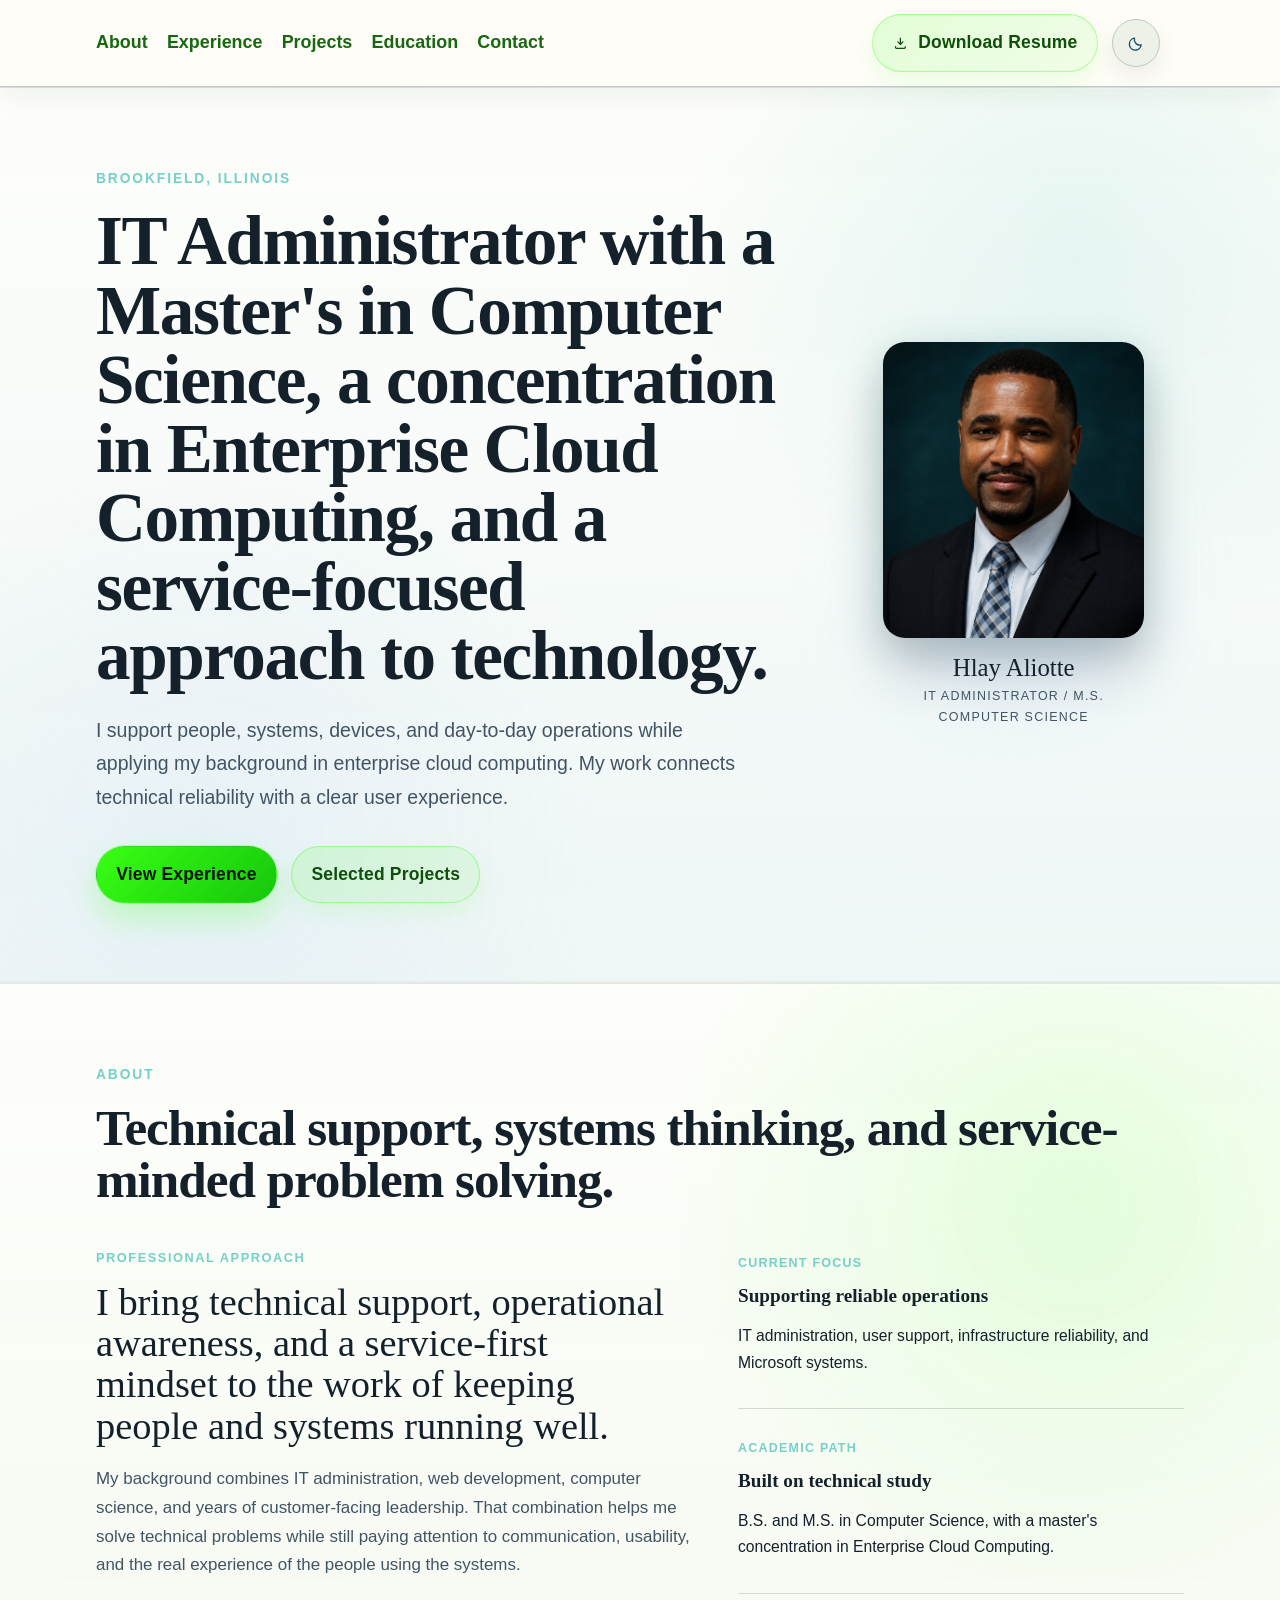
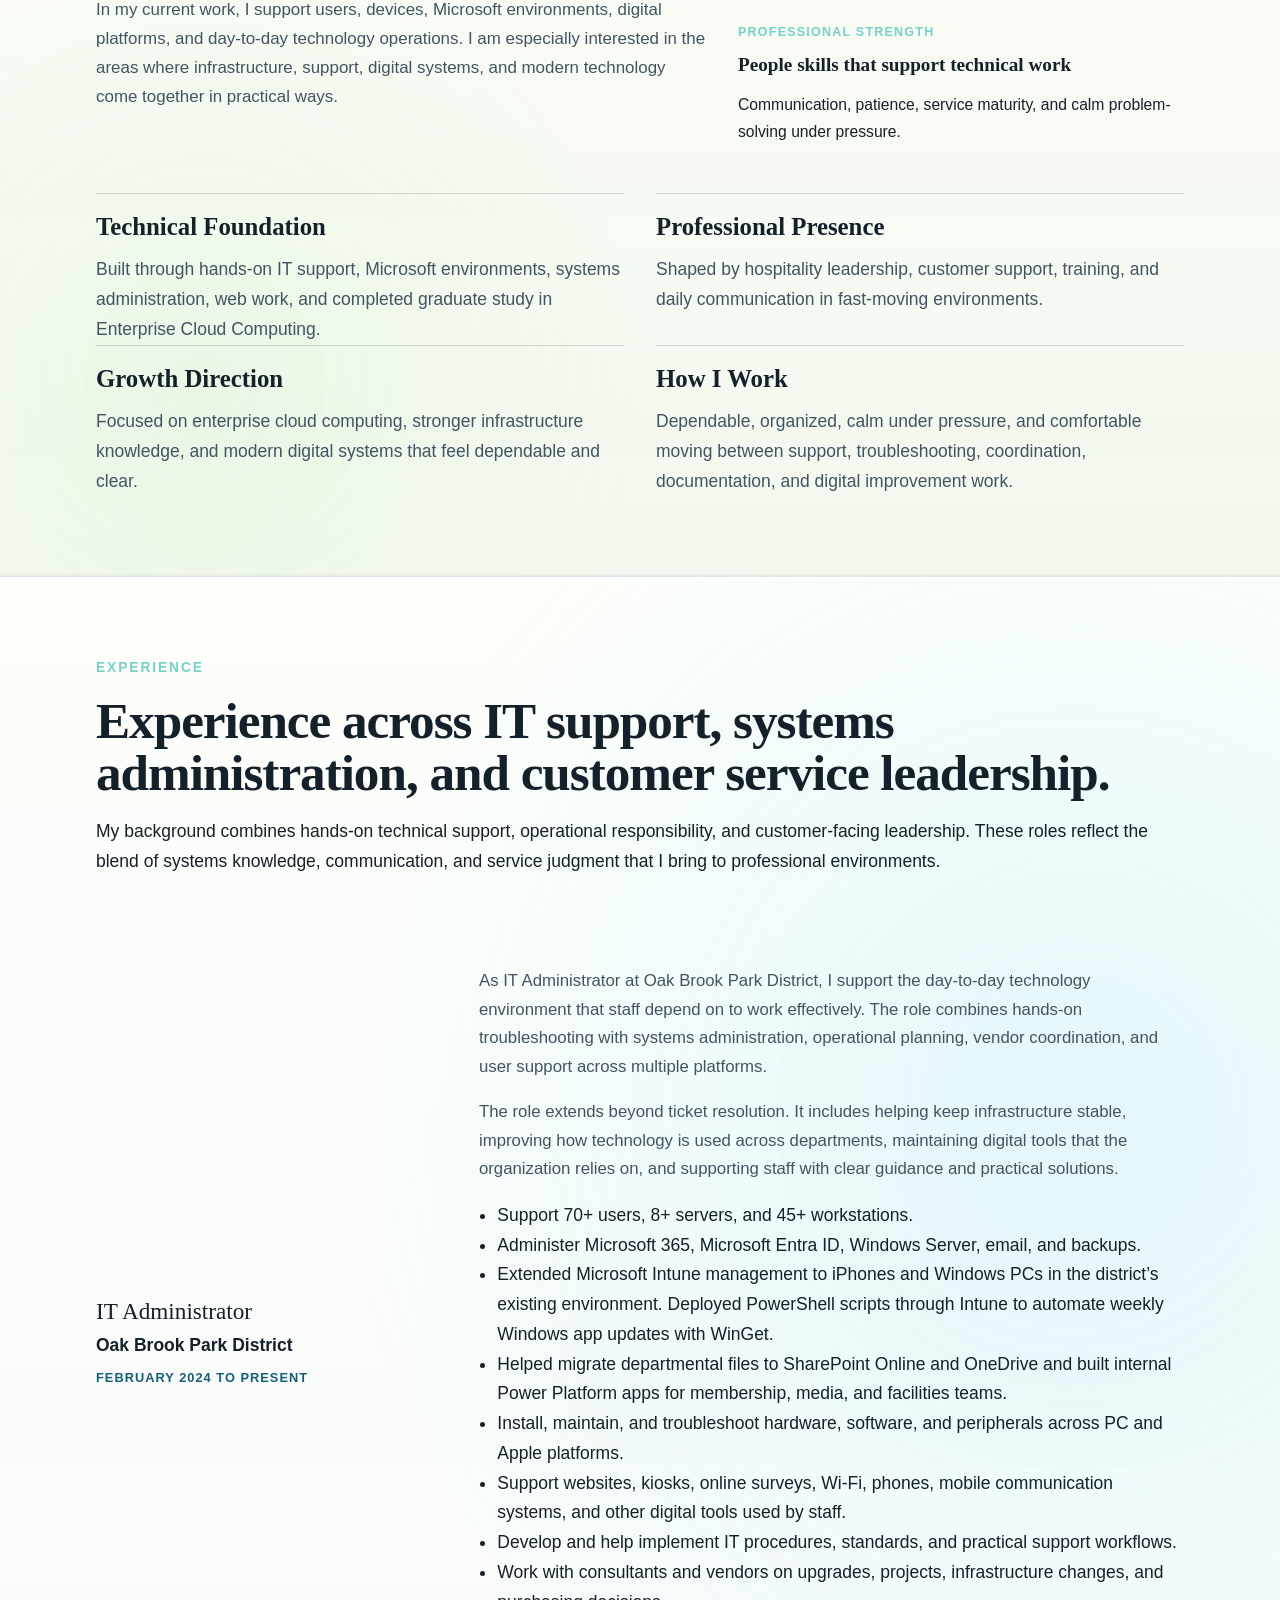
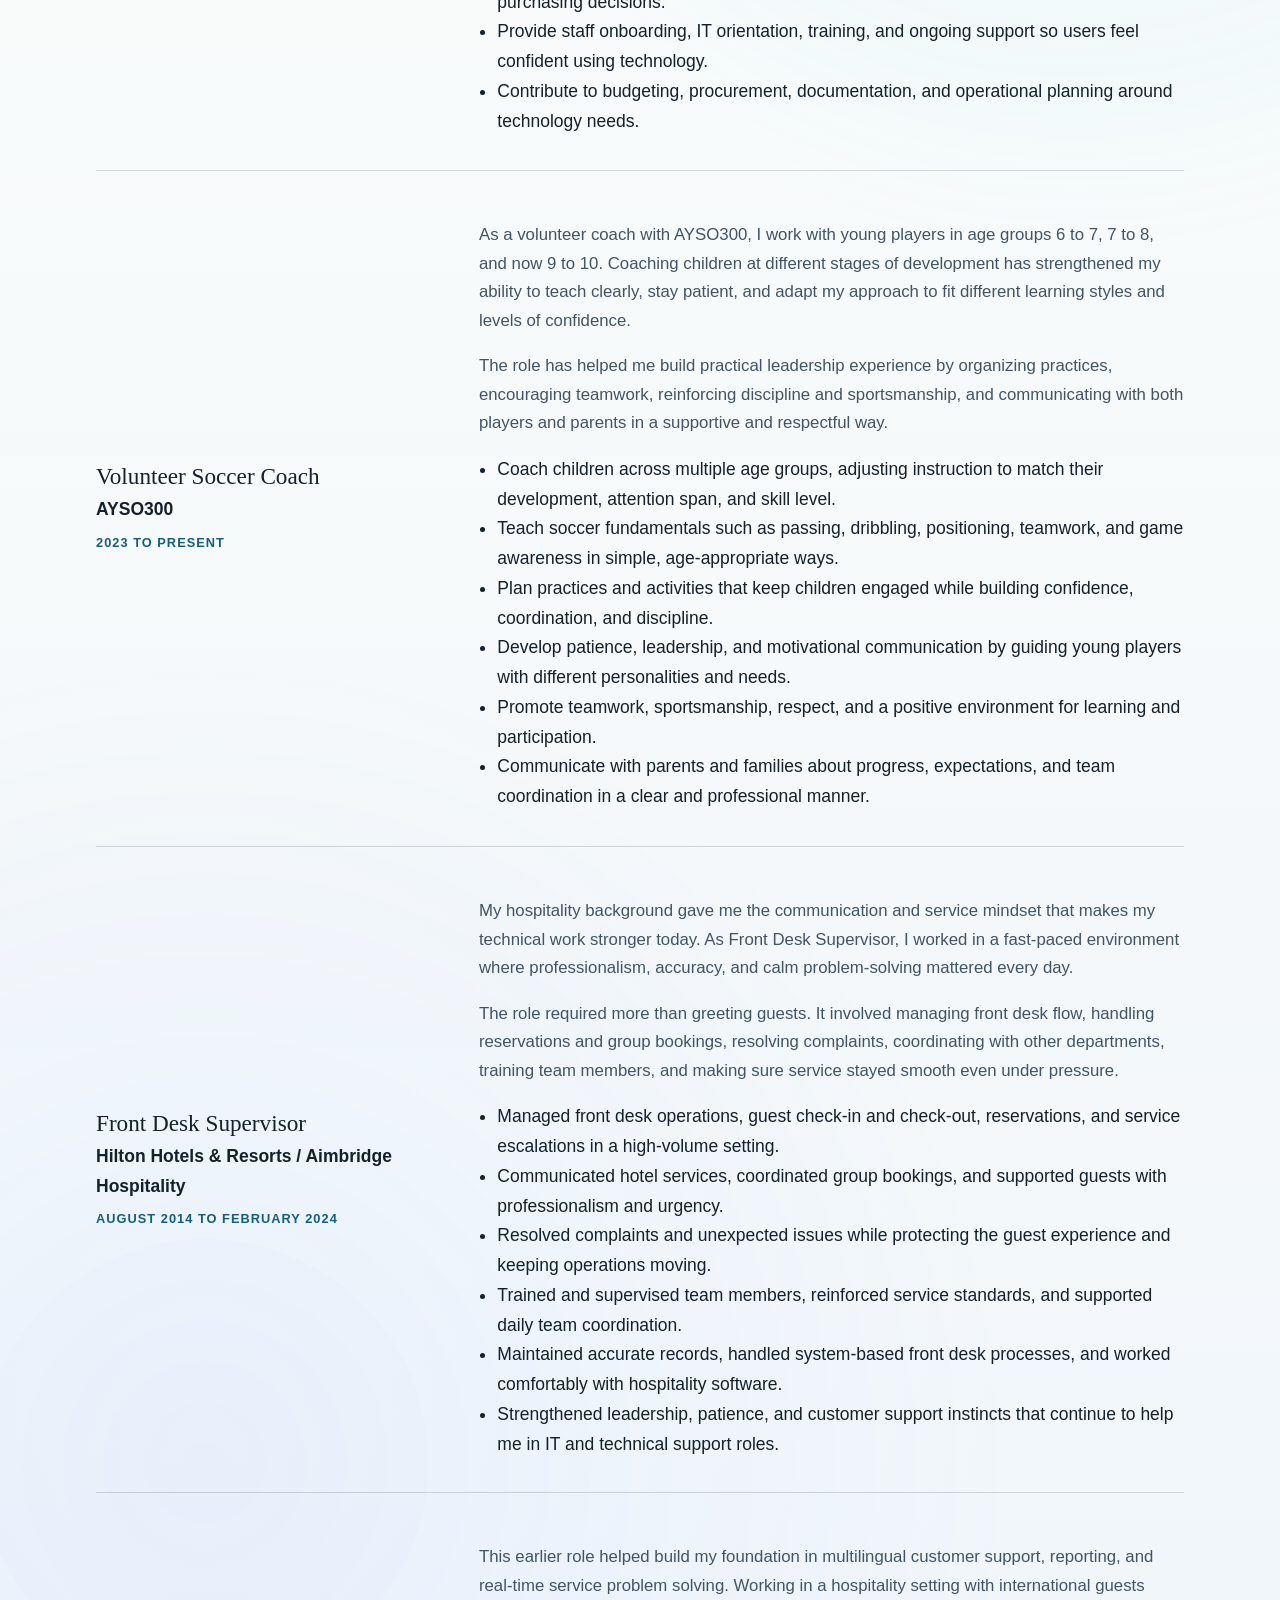
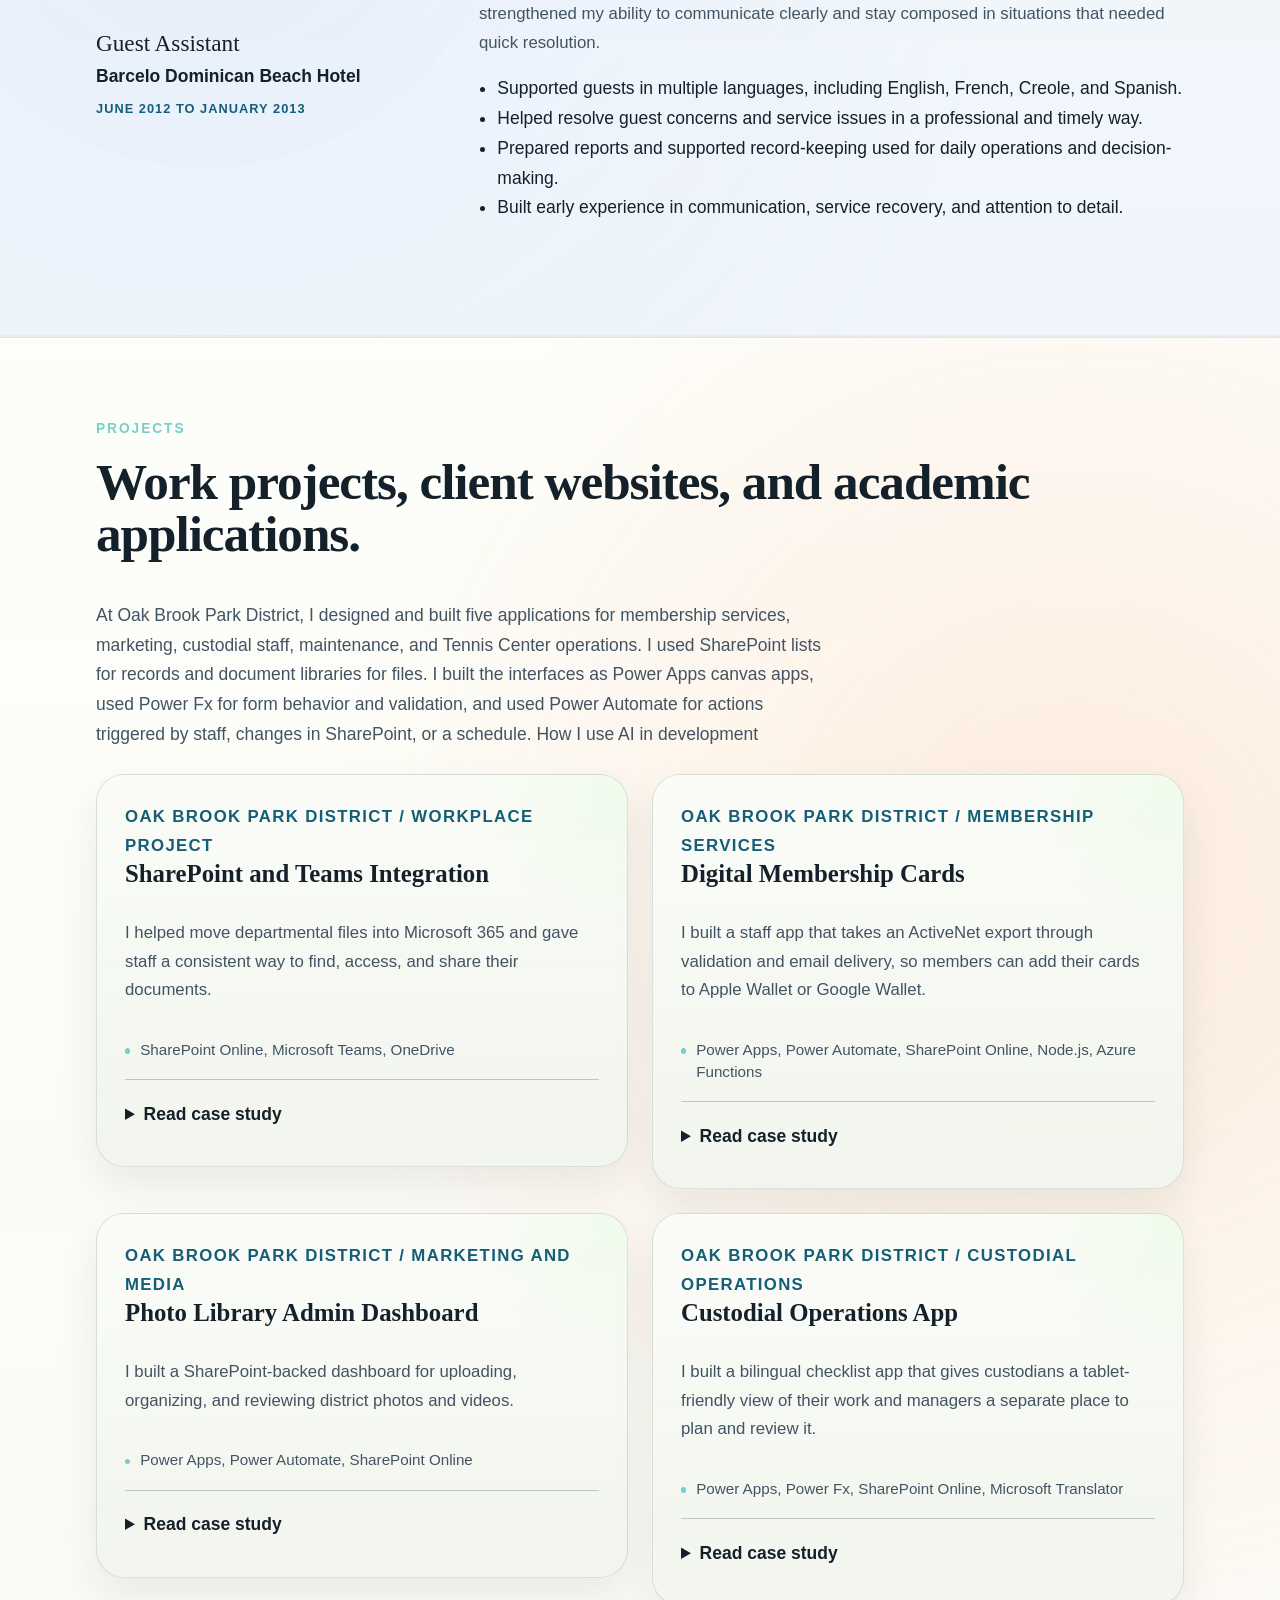
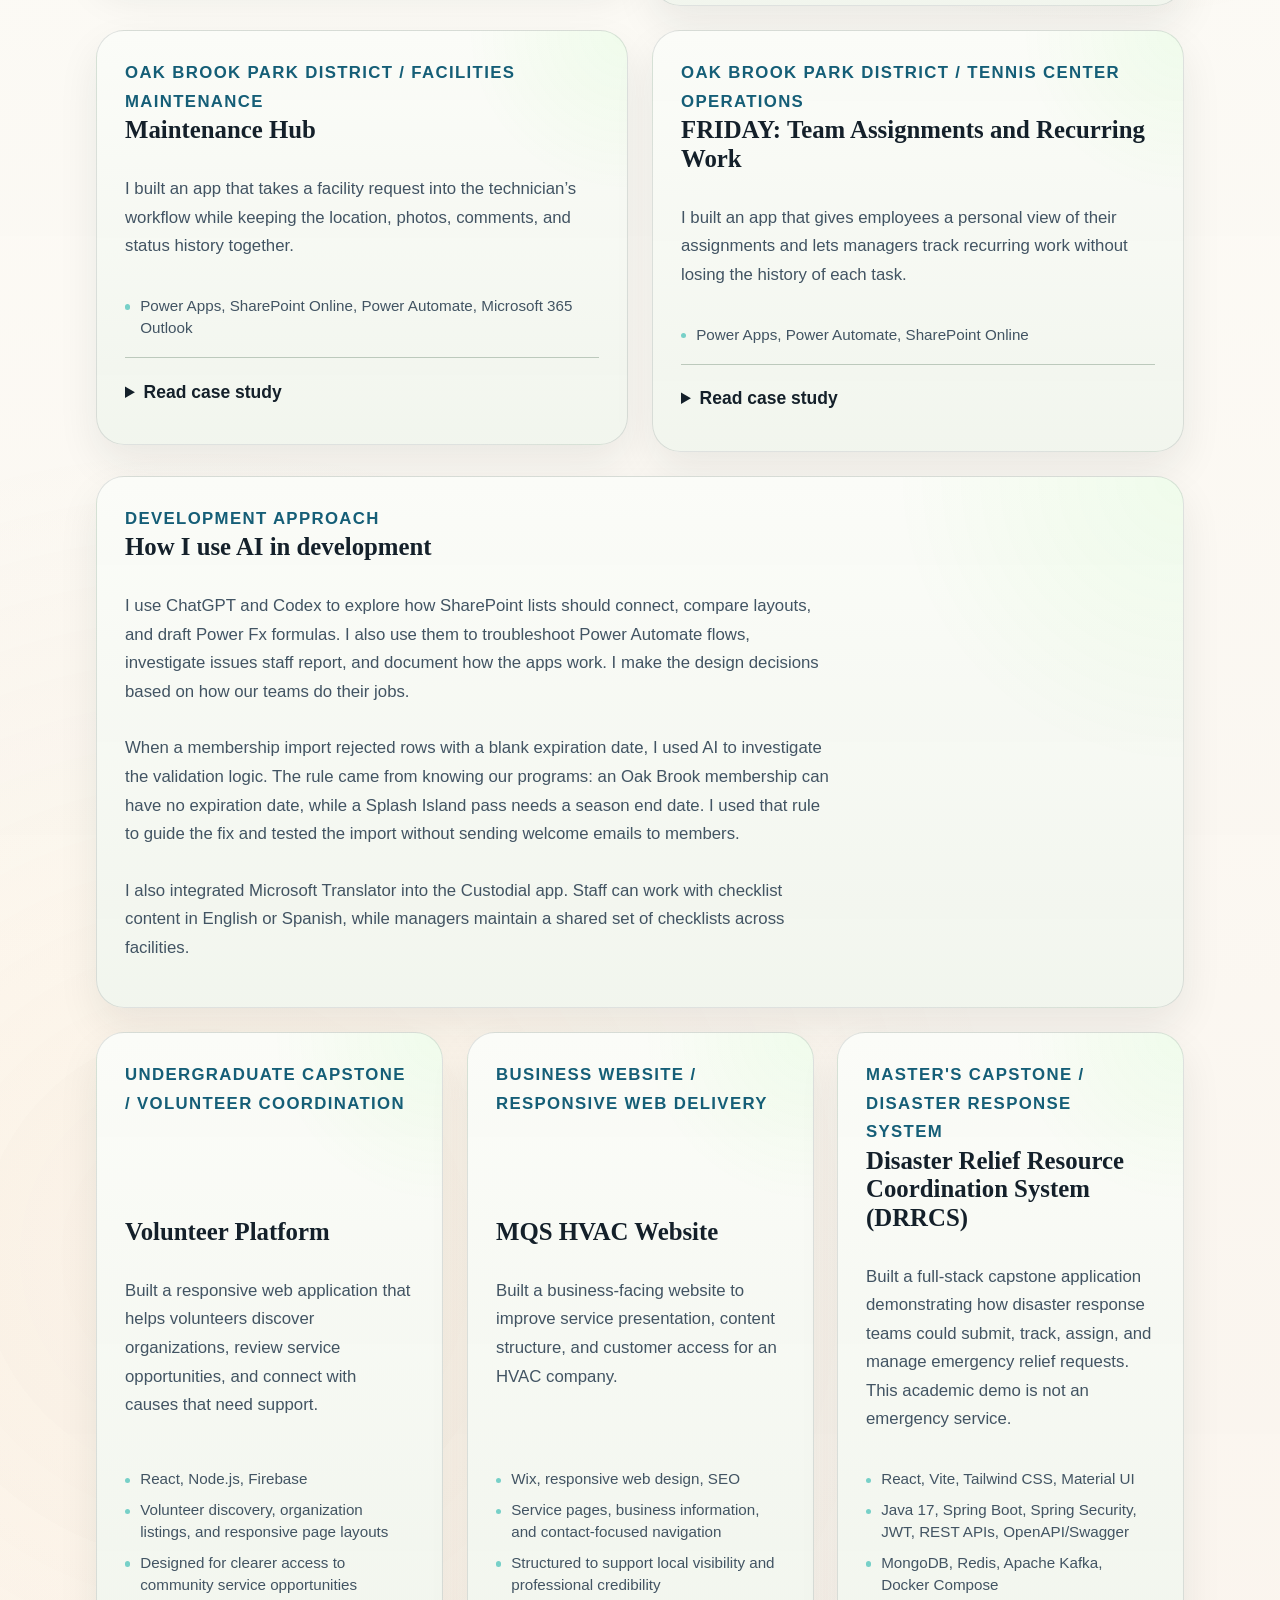
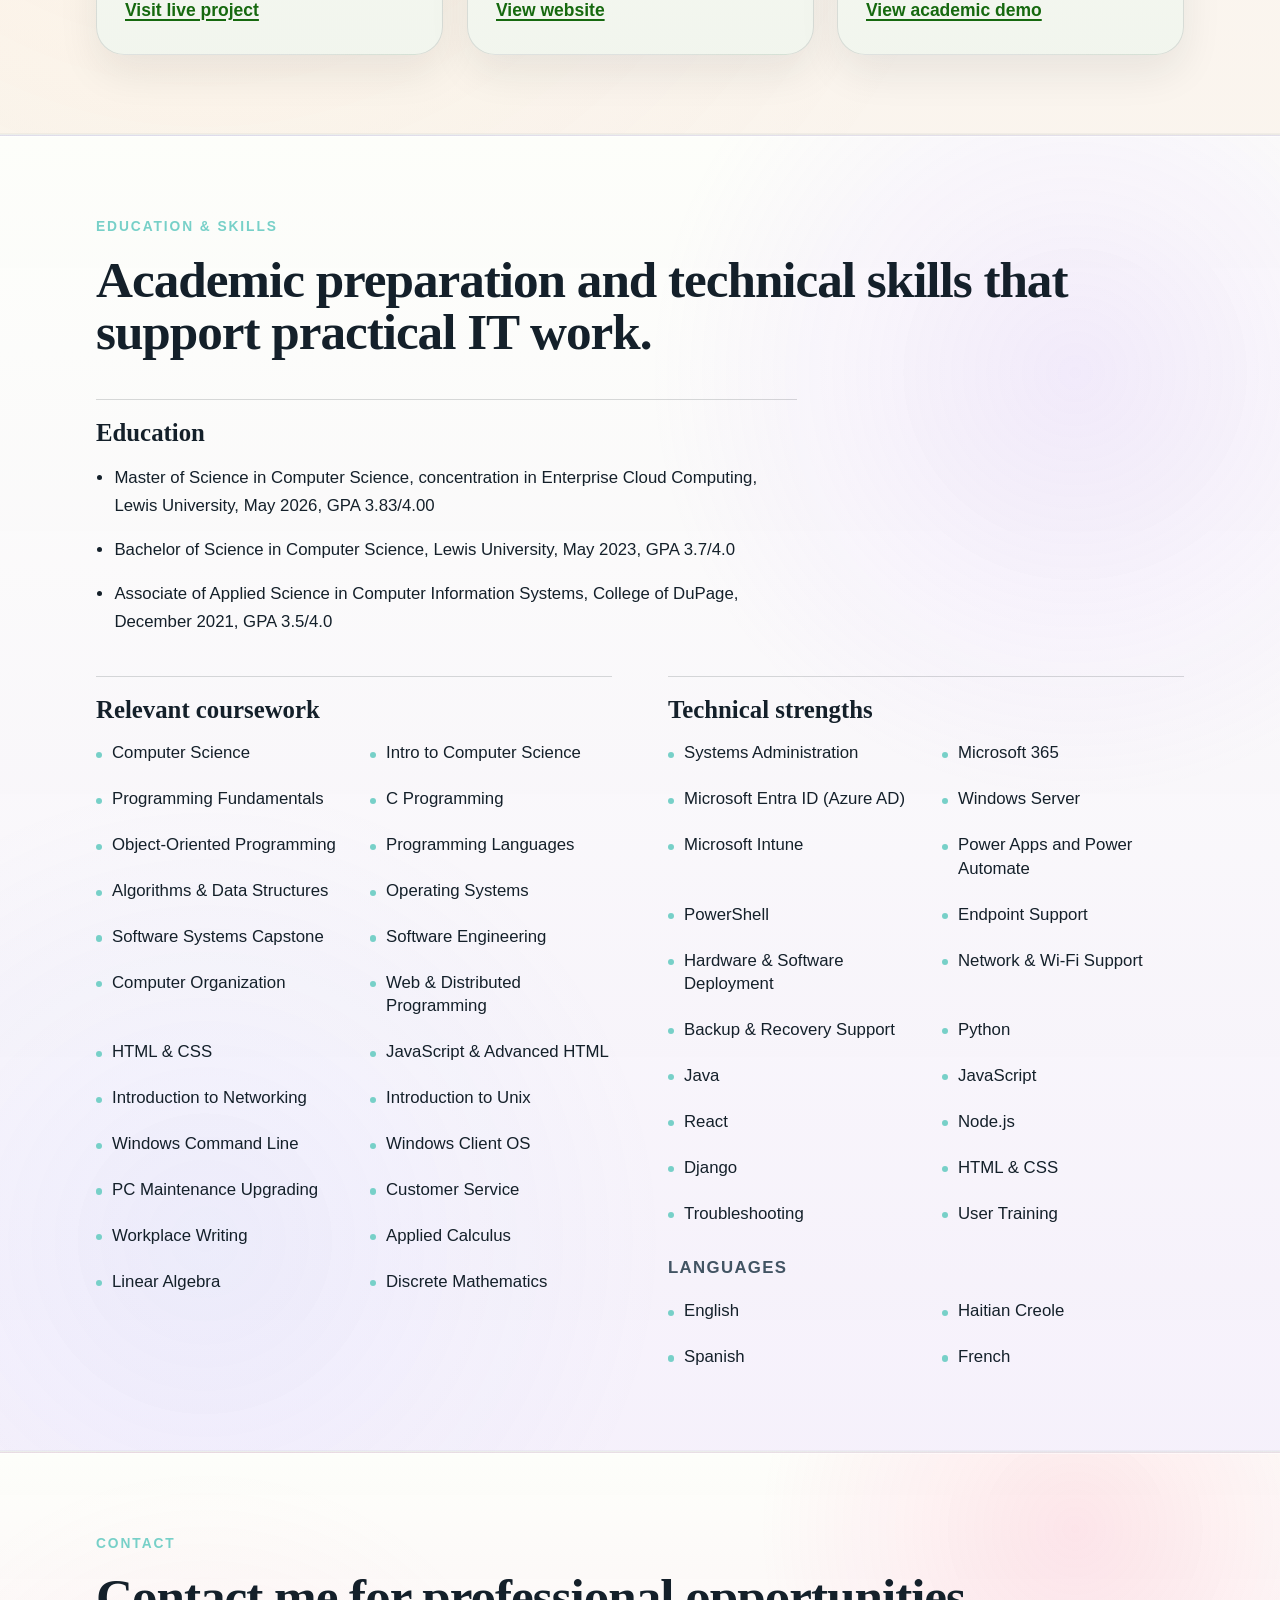
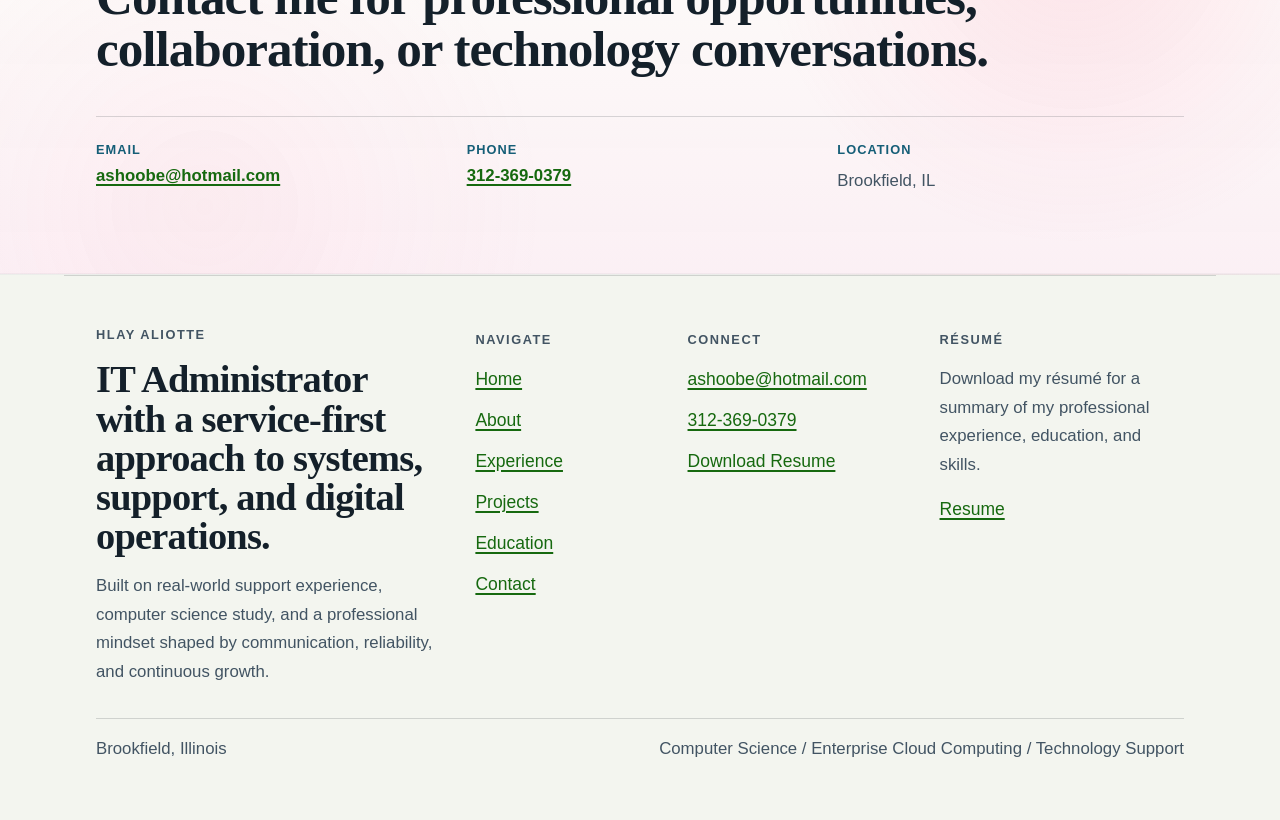
==== index.html @ 86f498b4 "Remove transcript link from portfolio footer" ====
<!DOCTYPE html>
<html lang="en">
  <head>
    <meta charset="UTF-8" />
    <meta name="viewport" content="width=device-width, initial-scale=1.0" />
    <meta
      name="description"
      content="Hlay Aliotte is an IT Administrator with a Computer Science background, focused on Microsoft environments, support operations, and clean digital experiences."
    />
    <title>Hlay Aliotte | IT Administrator & Computer Science Portfolio</title>
    <link rel="stylesheet" href="styles.css?v=1323c2db" />
    <style>
      .workplace-grid { grid-template-columns: repeat(2, minmax(0, 1fr)); align-items: start; }
      .workplace-card { scroll-margin-top: 6rem; }
      .workplace-card p { max-width: 62ch; }
      .workplace-details { margin-top: 1.15rem; padding-top: 0.65rem; border-top: 1px solid var(--border); }
      .workplace-details summary { color: var(--text); font-weight: 700; cursor: pointer; min-height: 44px; padding-block: 0.55rem; }
      .workplace-details summary:hover { text-decoration: underline; text-underline-offset: 0.2em; }
      .workplace-details summary:focus-visible { outline: 2px solid currentColor; outline-offset: 3px; }
      .workplace-details dl { margin: 0.5rem 0 0; line-height: 1.6; }
      .workplace-details dt { font-weight: 700; color: var(--text); }
      .workplace-details dd { margin: 0.2rem 0 0.85rem; color: var(--text-soft); }
      .workplace-details dd:last-child { margin-bottom: 0; }
      .projects-intro { max-width: 76ch; color: var(--text-soft); margin: 0 0 1.5rem; }
      .project-method { margin-top: 1.5rem; }
      .project-method p:not(.project-kicker) { max-width: 76ch; }
      .project-method p:not(.project-kicker) + p { margin-top: 0.7rem; }
      .other-projects { margin-top: 1.5rem; }
      @media (max-width: 780px) {
        .workplace-grid { grid-template-columns: minmax(0, 1fr); }
      }
    </style>
  </head>
  <body>
    <a class="skip-link" href="#main-content">Skip to content</a>

    <header class="site-header">
      <div class="nav-shell">
        <button
          class="nav-toggle"
          type="button"
          aria-expanded="false"
          aria-controls="nav-menu"
        >
          <span class="sr-only">Toggle navigation</span>
          <span></span>
          <span></span>
          <span></span>
        </button>

        <nav class="nav-menu" id="nav-menu" aria-label="Primary">
          <div class="nav-links">
            <a href="#about">About</a>
            <a href="#experience">Experience</a>
            <a href="#projects">Projects</a>
            <a href="#education">Education</a>
            <a href="#contact">Contact</a>
          </div>
          <div class="nav-menu-footer">
            <a class="button button-secondary nav-resume-link nav-resume-link-mobile" href="docs/Hlay_Aliotte_Resume_Updated.docx" download>
              <svg class="button-icon" viewBox="0 0 24 24" aria-hidden="true">
                <path
                  d="M12 4.5v9m0 0 3.6-3.6M12 13.5 8.4 9.9M5 16.75v.75A1.5 1.5 0 0 0 6.5 19h11a1.5 1.5 0 0 0 1.5-1.5v-.75"
                  fill="none"
                  stroke="currentColor"
                  stroke-linecap="round"
                  stroke-linejoin="round"
                  stroke-width="1.8"
                />
              </svg>
              <span>Download Resume</span>
            </a>
          </div>
        </nav>

        <div class="nav-actions">
          <a class="button button-secondary nav-resume-link nav-resume-link-desktop" href="docs/Hlay_Aliotte_Resume_Updated.docx" download>
            <svg class="button-icon" viewBox="0 0 24 24" aria-hidden="true">
              <path
                d="M12 4.5v9m0 0 3.6-3.6M12 13.5 8.4 9.9M5 16.75v.75A1.5 1.5 0 0 0 6.5 19h11a1.5 1.5 0 0 0 1.5-1.5v-.75"
                fill="none"
                stroke="currentColor"
                stroke-linecap="round"
                stroke-linejoin="round"
                stroke-width="1.8"
              />
            </svg>
            <span class="nav-resume-label">Download Resume</span>
          </a>
          <button
            class="theme-toggle"
            id="theme-toggle"
            type="button"
            aria-label="Toggle light and dark mode"
            aria-pressed="false"
          >
            <span class="sr-only theme-toggle-text">Light mode active</span>
            <svg class="theme-icon theme-icon-sun" viewBox="0 0 24 24" aria-hidden="true">
              <circle cx="12" cy="12" r="4.1" fill="none" stroke="currentColor" stroke-width="1.7" />
              <path
                d="M12 2.75v2.5M12 18.75v2.5M21.25 12h-2.5M5.25 12h-2.5M18.54 5.46l-1.77 1.77M7.23 16.77l-1.77 1.77M18.54 18.54l-1.77-1.77M7.23 7.23 5.46 5.46"
                fill="none"
                stroke="currentColor"
                stroke-linecap="round"
                stroke-width="1.7"
              />
            </svg>
            <svg class="theme-icon theme-icon-moon" viewBox="0 0 24 24" aria-hidden="true">
              <path
                d="M18.5 14.25A7.25 7.25 0 0 1 9.75 5.5a7.75 7.75 0 1 0 8.75 8.75Z"
                fill="none"
                stroke="currentColor"
                stroke-linecap="round"
                stroke-linejoin="round"
                stroke-width="1.7"
              />
            </svg>
          </button>
        </div>
      </div>
    </header>

    <main id="main-content">
      <section class="hero section" id="home" data-tone="home">
        <div class="hero-copy reveal">
          <p class="eyebrow">Brookfield, Illinois</p>
          <h1>IT Administrator with a Master's in Computer Science, a concentration in Enterprise Cloud Computing, and a service-focused approach to technology.</h1>
          <p class="hero-intro">
            I support people, systems, devices, and day-to-day operations while applying my
            background in enterprise cloud computing. My work connects technical reliability with
            a clear user experience.
          </p>
          <div class="hero-actions">
            <a class="button button-primary" href="#experience">View Experience</a>
            <a class="button button-secondary" href="#projects">Selected Projects</a>
          </div>
        </div>

        <div class="hero-aside reveal">
          <figure class="portrait-card">
            <img
              src="Hlay_Aliotte.png"
              alt="Professional portrait of Hlay Aliotte"
              class="portrait-main"
            />
            <figcaption class="portrait-caption">
              <span class="portrait-name">Hlay Aliotte</span>
              <span class="portrait-title">IT Administrator / M.S. Computer Science</span>
            </figcaption>
          </figure>
        </div>
      </section>

      <section class="section reveal" id="about" data-tone="about">
        <div class="section-heading">
          <p class="eyebrow">About</p>
          <h2>Technical support, systems thinking, and service-minded problem solving.</h2>
        </div>

        <div class="about-showcase">
          <div class="about-column about-column-main">
            <article class="about-intro reveal">
              <p class="about-kicker">Professional approach</p>
              <p class="about-statement">
                I bring technical support, operational awareness, and a service-first mindset to the
                work of keeping people and systems running well.
              </p>
              <div class="about-copy">
                <p>
                  My background combines IT administration, web development, computer science, and
                  years of customer-facing leadership. That combination helps me solve technical
                  problems while still paying attention to communication, usability, and the real
                  experience of the people using the systems.
                </p>
                <p>
                  In my current work, I support users, devices, Microsoft environments, digital
                  platforms, and day-to-day technology operations. I am especially interested in the
                areas where infrastructure, support, digital systems, and modern technology come
                together in practical ways.
              </p>
            </div>
          </article>
          </div>

          <div class="about-column about-column-side">
            <aside class="about-sidebar reveal">
              <article class="about-highlight">
                <span class="about-point-label">Current Focus</span>
                <h3>Supporting reliable operations</h3>
                <p>IT administration, user support, infrastructure reliability, and Microsoft systems.</p>
              </article>

              <article class="about-highlight">
                <span class="about-point-label">Academic Path</span>
                <h3>Built on technical study</h3>
                <p>B.S. and M.S. in Computer Science, with a master's concentration in Enterprise Cloud Computing.</p>
              </article>

              <article class="about-highlight">
                <span class="about-point-label">Professional Strength</span>
                <h3>People skills that support technical work</h3>
                <p>Communication, patience, service maturity, and calm problem-solving under pressure.</p>
              </article>
            </aside>
          </div>
        </div>

        <div class="about-card-grid">
          <article class="about-card reveal">
            <h3>Technical Foundation</h3>
            <p>
              Built through hands-on IT support, Microsoft environments, systems administration,
              web work, and completed graduate study in Enterprise Cloud Computing.
            </p>
          </article>

          <article class="about-card reveal">
            <h3>Professional Presence</h3>
            <p>
              Shaped by hospitality leadership, customer support, training, and daily
              communication in fast-moving environments.
            </p>
          </article>

          <article class="about-card reveal">
            <h3>Growth Direction</h3>
            <p>
              Focused on enterprise cloud computing, stronger infrastructure knowledge, and modern
              digital systems that feel dependable and clear.
            </p>
          </article>

          <article class="about-card reveal">
            <h3>How I Work</h3>
            <p>
              Dependable, organized, calm under pressure, and comfortable moving between support,
              troubleshooting, coordination, documentation, and digital improvement work.
            </p>
          </article>
        </div>
      </section>

      <section class="section" id="experience" data-tone="experience">
        <div class="section-heading reveal">
          <p class="eyebrow">Experience</p>
          <h2>Experience across IT support, systems administration, and customer service leadership.</h2>
          <p>
            My background combines hands-on technical support, operational responsibility, and
            customer-facing leadership. These roles reflect the blend of systems knowledge,
            communication, and service judgment that I bring to professional environments.
          </p>
        </div>

        <div class="experience-list">
          <article class="experience-item reveal">
            <div class="experience-meta">
              <p class="experience-role">IT Administrator</p>
              <p class="experience-org">Oak Brook Park District</p>
              <p class="experience-date">February 2024 to Present</p>
            </div>
            <div class="experience-body">
              <p>
                As IT Administrator at Oak Brook Park District, I support the day-to-day technology
                environment that staff depend on to work effectively. The role combines hands-on
                troubleshooting with systems administration, operational planning, vendor
                coordination, and user support across multiple platforms.
              </p>
              <p>
                The role extends beyond ticket resolution. It includes helping keep infrastructure
                stable, improving how technology is used across departments, maintaining digital
                tools that the organization relies on, and supporting staff with clear guidance and
                practical solutions.
              </p>
              <ul>
                <li>Support 70+ users, 8+ servers, and 45+ workstations.</li>
                <li>Administer Microsoft 365, Microsoft Entra ID, Windows Server, email, and backups.</li>
                <li>Extended Microsoft Intune management to iPhones and Windows PCs in the district’s existing environment. Deployed PowerShell scripts through Intune to automate weekly Windows app updates with WinGet.</li>
                <li>Helped migrate departmental files to SharePoint Online and OneDrive and built internal Power Platform apps for membership, media, and facilities teams.</li>
                <li>Install, maintain, and troubleshoot hardware, software, and peripherals across PC and Apple platforms.</li>
                <li>Support websites, kiosks, online surveys, Wi-Fi, phones, mobile communication systems, and other digital tools used by staff.</li>
                <li>Develop and help implement IT procedures, standards, and practical support workflows.</li>
                <li>Work with consultants and vendors on upgrades, projects, infrastructure changes, and purchasing decisions.</li>
                <li>Provide staff onboarding, IT orientation, training, and ongoing support so users feel confident using technology.</li>
                <li>Contribute to budgeting, procurement, documentation, and operational planning around technology needs.</li>
              </ul>
            </div>
          </article>

          <article class="experience-item reveal">
            <div class="experience-meta">
              <p class="experience-role">Volunteer Soccer Coach</p>
              <p class="experience-org">AYSO300</p>
              <p class="experience-date">2023 to Present</p>
            </div>
            <div class="experience-body">
              <p>
                As a volunteer coach with AYSO300, I work with young players in age groups 6 to 7,
                7 to 8, and now 9 to 10. Coaching children at different stages of development has
                strengthened my ability to teach clearly, stay patient, and adapt my approach to
                fit different learning styles and levels of confidence.
              </p>
              <p>
                The role has helped me build practical leadership experience by organizing
                practices, encouraging teamwork, reinforcing discipline and sportsmanship, and
                communicating with both players and parents in a supportive and respectful way.
              </p>
              <ul>
                <li>Coach children across multiple age groups, adjusting instruction to match their development, attention span, and skill level.</li>
                <li>Teach soccer fundamentals such as passing, dribbling, positioning, teamwork, and game awareness in simple, age-appropriate ways.</li>
                <li>Plan practices and activities that keep children engaged while building confidence, coordination, and discipline.</li>
                <li>Develop patience, leadership, and motivational communication by guiding young players with different personalities and needs.</li>
                <li>Promote teamwork, sportsmanship, respect, and a positive environment for learning and participation.</li>
                <li>Communicate with parents and families about progress, expectations, and team coordination in a clear and professional manner.</li>
              </ul>
            </div>
          </article>

          <article class="experience-item reveal">
            <div class="experience-meta">
              <p class="experience-role">Front Desk Supervisor</p>
              <p class="experience-org">Hilton Hotels &amp; Resorts / Aimbridge Hospitality</p>
              <p class="experience-date">August 2014 to February 2024</p>
            </div>
            <div class="experience-body">
              <p>
                My hospitality background gave me the communication and service mindset that makes
                my technical work stronger today. As Front Desk Supervisor, I worked in a fast-paced
                environment where professionalism, accuracy, and calm problem-solving mattered every
                day.
              </p>
              <p>
                The role required more than greeting guests. It involved managing front desk flow,
                handling reservations and group bookings, resolving complaints, coordinating with
                other departments, training team members, and making sure service stayed smooth even
                under pressure.
              </p>
              <ul>
                <li>Managed front desk operations, guest check-in and check-out, reservations, and service escalations in a high-volume setting.</li>
                <li>Communicated hotel services, coordinated group bookings, and supported guests with professionalism and urgency.</li>
                <li>Resolved complaints and unexpected issues while protecting the guest experience and keeping operations moving.</li>
                <li>Trained and supervised team members, reinforced service standards, and supported daily team coordination.</li>
                <li>Maintained accurate records, handled system-based front desk processes, and worked comfortably with hospitality software.</li>
                <li>Strengthened leadership, patience, and customer support instincts that continue to help me in IT and technical support roles.</li>
              </ul>
            </div>
          </article>

          <article class="experience-item reveal">
            <div class="experience-meta">
              <p class="experience-role">Guest Assistant</p>
              <p class="experience-org">Barcelo Dominican Beach Hotel</p>
              <p class="experience-date">June 2012 to January 2013</p>
            </div>
            <div class="experience-body">
              <p>
                This earlier role helped build my foundation in multilingual customer support,
                reporting, and real-time service problem solving. Working in a hospitality setting
                with international guests strengthened my ability to communicate clearly and stay
                composed in situations that needed quick resolution.
              </p>
              <ul>
                <li>Supported guests in multiple languages, including English, French, Creole, and Spanish.</li>
                <li>Helped resolve guest concerns and service issues in a professional and timely way.</li>
                <li>Prepared reports and supported record-keeping used for daily operations and decision-making.</li>
                <li>Built early experience in communication, service recovery, and attention to detail.</li>
              </ul>
            </div>
          </article>
        </div>
      </section>

      <section class="section" id="projects" data-tone="projects">
        <div class="section-heading reveal">
          <p class="eyebrow">Projects</p>
          <h2>Work projects, client websites, and academic applications.</h2>
        </div>

        <p class="projects-intro">
          At Oak Brook Park District, I designed and built five applications for membership services,
          marketing, custodial staff, maintenance, and Tennis Center operations. I used SharePoint
          lists for records and document libraries for files. I built the interfaces as Power Apps canvas
          apps, used Power Fx for form behavior and validation, and used Power Automate for actions
          triggered by staff, changes in SharePoint, or a schedule.
          <a href="#ai-in-development">How I use AI in development</a>
        </p>
        <div class="project-grid workplace-grid" role="group" aria-label="Workplace case studies">
          <article class="project-card workplace-card reveal" id="sharepoint-teams">
            <p class="project-kicker">Oak Brook Park District / Workplace project</p>
            <h3>SharePoint and Teams Integration</h3>
            <p>I helped move departmental files into Microsoft 365 and gave staff a consistent way to find, access, and share their documents.</p>
            <ul class="project-tech-list"><li>SharePoint Online, Microsoft Teams, OneDrive</li></ul>
            <details class="workplace-details">
              <summary>Read case study<span class="sr-only">: SharePoint and Teams Integration</span></summary>
              <dl>
                <dt>The challenge</dt>
                <dd>Departments needed a common folder structure and access to the right documents, whether staff were working from a computer or a phone.</dd>
                <dt>My role</dt>
                <dd>I helped migrate departmental files to SharePoint Online and OneDrive, standardize folder structures, and organize access around each department’s needs. I trained staff to find documents on desktop and mobile and to share them directly from SharePoint.</dd>
                <dt>What changed</dt>
                <dd>Departments had a common folder structure and appropriate access. Staff could find and share documents from desktop and mobile using the same process.</dd>
              </dl>
            </details>
          </article>

          <article class="project-card workplace-card reveal" id="digital-membership">
            <p class="project-kicker">Oak Brook Park District / Membership services</p>
            <h3>Digital Membership Cards</h3>
            <p>I built a staff app that takes an ActiveNet export through validation and email delivery, so members can add their cards to Apple Wallet or Google Wallet.</p>
            <ul class="project-tech-list"><li>Power Apps, Power Automate, SharePoint Online, Node.js, Azure Functions</li></ul>
            <details class="workplace-details">
              <summary>Read case study<span class="sr-only">: Digital Membership Cards</span></summary>
              <dl>
                <dt>The challenge</dt>
                <dd>When a member called about a missing card, staff needed to know whether the record had been imported, whether a card had been created, and what happened to the email.</dd>
                <dt>Data and workflow</dt>
                <dd>I organized the data across 15 SharePoint lists and a document library. Each upload has a batch ID, and each row gets a validation result. Staff can correct a missing pass number or invalid email without holding back valid rows. A member ID links the record to its passes and delivery attempts.</dd>
                <dt>Wallet and delivery integration</dt>
                <dd>Node.js functions parse CSV and Excel exports, generate signed Apple Wallet passes and Google Wallet cards, and encode the existing membership number as a Code 128 barcode. A separate delivery check is designed to use Exchange message trace to distinguish a send attempt from delivery to the receiving mail server.</dd>
                <dt>How staff use it</dt>
                <dd>Staff can search by pass number, review and correct imports, and resend cards. Managers can update the card design and set the season end date for Splash Island passes. Oak Brook memberships can be issued without an expiration date. The front desk can keep scanning the existing membership number.</dd>
              </dl>
            </details>
          </article>

          <article class="project-card workplace-card reveal" id="photo-library">
            <p class="project-kicker">Oak Brook Park District / Marketing and media</p>
            <h3>Photo Library Admin Dashboard</h3>
            <p>I built a SharePoint-backed dashboard for uploading, organizing, and reviewing district photos and videos.</p>
            <ul class="project-tech-list"><li>Power Apps, Power Automate, SharePoint Online</li></ul>
            <details class="workplace-details">
              <summary>Read case study<span class="sr-only">: Photo Library Admin Dashboard</span></summary>
              <dl>
                <dt>The challenge</dt>
                <dd>Large videos could appear in the library before they finished uploading. Moving a folder could also leave its files named for their old location.</dd>
                <dt>Data and review</dt>
                <dd>I separated the media library from lists that track upload requests, approved destinations, and dashboard summaries. I kept the original filename alongside the managed name, so reviewers can trace an upload and compare a suspected duplicate with the earlier file before choosing which copy to keep.</dd>
                <dt>Automation</dt>
                <dd>Power Automate checks the destination and uses file size, modification time, and checkout status to assess whether a video is ready. File naming uses the folder path and SharePoint file ID. A scheduled flow updates affected filenames in place after a folder moves, and a separate flow calculates dashboard totals in batches.</dd>
                <dt>What changed</dt>
                <dd>Staff can reorganize collections without renaming files one by one. Reviewers can inspect potentially duplicate uploads before anything is removed.</dd>
              </dl>
            </details>
          </article>

          <article class="project-card workplace-card reveal" id="facilities-apps">
            <p class="project-kicker">Oak Brook Park District / Custodial operations</p>
            <h3>Custodial Operations App</h3>
            <p>I built a bilingual checklist app that gives custodians a tablet-friendly view of their work and managers a separate place to plan and review it.</p>
            <ul class="project-tech-list"><li>Power Apps, Power Fx, SharePoint Online, Microsoft Translator</li></ul>
            <details class="workplace-details">
              <summary>Read case study<span class="sr-only">: Custodial Operations App</span></summary>
              <dl>
                <dt>The challenge</dt>
                <dd>A manager needs to create checklists and assign shifts by site. A custodian on an iPad needs to open an assignment, answer a question, take a photo, and move on.</dd>
                <dt>Data and workflow</dt>
                <dd>SharePoint stores checklist templates and versions, assignments, submissions, and answers. I tied each photo to the answer it documents. A manager can trace it back to the checklist item, submission, and assignment without relying on the filename.</dd>
                <dt>Interface</dt>
                <dd>I built separate views with larger touch controls for tablets and a more compact desktop layout. Microsoft Translator lets employees use English or Spanish checklist content while managers maintain a shared checklist across facilities. The app also records inventory transactions so managers can review supply activity.</dd>
              </dl>
            </details>
          </article>

          <article class="project-card workplace-card reveal" id="maintenance-hub">
            <p class="project-kicker">Oak Brook Park District / Facilities maintenance</p>
            <h3>Maintenance Hub</h3>
            <p>I built an app that takes a facility request into the technician’s workflow while keeping the location, photos, comments, and status history together.</p>
            <ul class="project-tech-list"><li>Power Apps, SharePoint Online, Power Automate, Microsoft 365 Outlook</li></ul>
            <details class="workplace-details">
              <summary>Read case study<span class="sr-only">: Maintenance Hub</span></summary>
              <dl>
                <dt>Data design</dt>
                <dd>A ticket ID connects the request to its comments and status changes. The Maintenance Hub and Custodial app use the same facility directory. I kept recurring service plans separate from individual service records so the team can see what was planned and what was completed.</dd>
                <dt>Visibility and workflow</dt>
                <dd>I separated internal technician notes from updates intended for requesters. When a status change or public comment needs an email, the app adds it to a SharePoint outbox, and Power Automate processes it through Outlook.</dd>
                <dt>Why it matters</dt>
                <dd>Technicians get the context they need to work a ticket, requesters see updates relevant to them, and IT has a record to check if a notification is missing.</dd>
              </dl>
            </details>
          </article>

          <article class="project-card workplace-card reveal" id="friday">
            <p class="project-kicker">Oak Brook Park District / Tennis Center operations</p>
            <h3>FRIDAY: Team Assignments and Recurring Work</h3>
            <p>I built an app that gives employees a personal view of their assignments and lets managers track recurring work without losing the history of each task.</p>
            <ul class="project-tech-list"><li>Power Apps, Power Automate, SharePoint Online</li></ul>
            <details class="workplace-details">
              <summary>Read case study<span class="sr-only">: FRIDAY: Team Assignments and Recurring Work</span></summary>
              <dl>
                <dt>Data design</dt>
                <dd>I separated a recurring task series from its individual tasks. Each task has its own ID and keeps its assignees, checklist, messages, issues, activity, and attachments. Team membership is stored separately so managers can assign work to people on the selected team.</dd>
                <dt>Automation</dt>
                <dd>The app uses Power Automate to load assignments, save progress, manage teams, and export reports. Other flows handle reminders, notifications, and request routing.</dd>
                <dt>How staff use it</dt>
                <dd>An employee sees what to do next, even when a task has multiple assignees. A manager can open an individual occurrence to see who owned it, what was completed, and what needs follow-up.</dd>
              </dl>
            </details>
          </article>
        </div>

        <section class="project-card workplace-card project-method" id="ai-in-development" aria-labelledby="ai-heading">
          <p class="project-kicker">Development approach</p>
          <h3 id="ai-heading">How I use AI in development</h3>
          <p>
            I use ChatGPT and Codex to explore how SharePoint lists should connect, compare layouts,
            and draft Power Fx formulas. I also use them to troubleshoot Power Automate flows,
            investigate issues staff report, and document how the apps work. I make the design
            decisions based on how our teams do their jobs.
          </p>
          <p>
            When a membership import rejected rows with a blank expiration date, I used AI to
            investigate the validation logic. The rule came from knowing our programs: an Oak Brook
            membership can have no expiration date, while a Splash Island pass needs a season end
            date. I used that rule to guide the fix and tested the import without sending welcome emails
            to members.
          </p>
          <p>
            I also integrated Microsoft Translator into the Custodial app. Staff can work with
            checklist content in English or Spanish, while managers maintain a shared set of
            checklists across facilities.
          </p>
        </section>

        <div class="project-grid other-projects" role="group" aria-label="Client and academic projects">
          <article class="project-card reveal">
            <p class="project-kicker">Undergraduate Capstone / Volunteer coordination</p>
            <h3>Volunteer Platform</h3>
            <p>
              Built a responsive web application that helps volunteers discover organizations,
              review service opportunities, and connect with causes that need support.
            </p>
            <ul class="project-tech-list">
              <li>React, Node.js, Firebase</li>
              <li>Volunteer discovery, organization listings, and responsive page layouts</li>
              <li>Designed for clearer access to community service opportunities</li>
            </ul>
            <a href="https://volunteer-project-e97cb.web.app/" target="_blank" rel="noreferrer">
              Visit live project
            </a>
          </article>

          <article class="project-card reveal">
            <p class="project-kicker">Business website / Responsive web delivery</p>
            <h3>MQS HVAC Website</h3>
            <p>
              Built a business-facing website to improve service presentation, content structure,
              and customer access for an HVAC company.
            </p>
            <ul class="project-tech-list">
              <li>Wix, responsive web design, SEO</li>
              <li>Service pages, business information, and contact-focused navigation</li>
              <li>Structured to support local visibility and professional credibility</li>
            </ul>
            <a href="https://www.mqshvac.com/" target="_blank" rel="noreferrer">View website</a>
          </article>

          <article class="project-card reveal">
            <p class="project-kicker">Master's Capstone / Disaster response system</p>
            <h3>Disaster Relief Resource Coordination System (DRRCS)</h3>
            <p>
              Built a full-stack capstone application demonstrating how disaster response teams
              could submit, track, assign, and manage emergency relief requests. This academic demo
              is not an emergency service.
            </p>
            <ul class="project-tech-list">
              <li>React, Vite, Tailwind CSS, Material UI</li>
              <li>Java 17, Spring Boot, Spring Security, JWT, REST APIs, OpenAPI/Swagger</li>
              <li>MongoDB, Redis, Apache Kafka, Docker Compose</li>
            </ul>
            <a href="https://disaster-relief-resource-coordinati.vercel.app/" target="_blank" rel="noreferrer">
              View academic demo
            </a>
          </article>
        </div>
      </section>

      <section class="section" id="education" data-tone="education">
        <div class="section-heading reveal">
          <p class="eyebrow">Education &amp; Skills</p>
          <h2>Academic preparation and technical skills that support practical IT work.</h2>
        </div>

        <div class="education-layout">
          <article class="education-card education-summary reveal">
            <h3>Education</h3>
            <ul class="plain-list">
              <li>Master of Science in Computer Science, concentration in Enterprise Cloud Computing, Lewis University, May 2026, GPA 3.83/4.00</li>
              <li>Bachelor of Science in Computer Science, Lewis University, May 2023, GPA 3.7/4.0</li>
              <li>Associate of Applied Science in Computer Information Systems, College of DuPage, December 2021, GPA 3.5/4.0</li>
            </ul>
          </article>

          <article class="education-card education-coursework reveal">
            <h3>Relevant coursework</h3>
            <ul class="tag-list">
              <li>Computer Science</li>
              <li>Intro to Computer Science</li>
              <li>Programming Fundamentals</li>
              <li>C Programming</li>
              <li>Object-Oriented Programming</li>
              <li>Programming Languages</li>
              <li>Algorithms &amp; Data Structures</li>
              <li>Operating Systems</li>
              <li>Software Systems Capstone</li>
              <li>Software Engineering</li>
              <li>Computer Organization</li>
              <li>Web &amp; Distributed Programming</li>
              <li>HTML &amp; CSS</li>
              <li>JavaScript &amp; Advanced HTML</li>
              <li>Introduction to Networking</li>
              <li>Introduction to Unix</li>
              <li>Windows Command Line</li>
              <li>Windows Client OS</li>
              <li>PC Maintenance Upgrading</li>
              <li>Customer Service</li>
              <li>Workplace Writing</li>
              <li>Applied Calculus</li>
              <li>Linear Algebra</li>
              <li>Discrete Mathematics</li>
            </ul>
          </article>

          <article class="education-card education-strengths reveal">
            <h3>Technical strengths</h3>
            <ul class="tag-list">
              <li>Systems Administration</li>
              <li>Microsoft 365</li>
              <li>Microsoft Entra ID (Azure AD)</li>
              <li>Windows Server</li>
              <li>Microsoft Intune</li>
                <li>Power Apps and Power Automate</li>
                <li>PowerShell</li>
              <li>Endpoint Support</li>
              <li>Hardware &amp; Software Deployment</li>
              <li>Network &amp; Wi-Fi Support</li>
              <li>Backup &amp; Recovery Support</li>
              <li>Python</li>
              <li>Java</li>
              <li>JavaScript</li>
              <li>React</li>
              <li>Node.js</li>
              <li>Django</li>
              <li>HTML &amp; CSS</li>
              <li>Troubleshooting</li>
              <li>User Training</li>
            </ul>
            <p class="skills-subheading">Languages</p>
            <ul class="tag-list tag-list-languages">
              <li>English</li>
              <li>Haitian Creole</li>
              <li>Spanish</li>
              <li>French</li>
            </ul>
          </article>

        </div>
      </section>

      <section class="section section-narrow" id="contact" data-tone="contact">
        <div class="section-heading reveal">
          <p class="eyebrow">Contact</p>
          <h2>Contact me for professional opportunities, collaboration, or technology conversations.</h2>
        </div>

        <div class="contact-panel reveal">
          <div>
            <p class="contact-label">Email</p>
            <a class="contact-link" href="mailto:ashoobe@hotmail.com">ashoobe@hotmail.com</a>
          </div>
          <div>
            <p class="contact-label">Phone</p>
            <a class="contact-link" href="tel:+13123690379">312-369-0379</a>
          </div>
          <div>
            <p class="contact-label">Location</p>
            <p class="contact-value">Brookfield, IL</p>
          </div>
        </div>
      </section>
    </main>

    <footer class="site-footer">
      <div class="footer-grid">
        <div class="footer-brand">
          <p class="footer-eyebrow">Hlay Aliotte</p>
          <h2>IT Administrator with a service-first approach to systems, support, and digital operations.</h2>
          <p class="footer-copy">
            Built on real-world support experience, computer science study, and a professional
            mindset shaped by communication, reliability, and continuous growth.
          </p>
        </div>

        <div class="footer-column">
          <p class="footer-heading">Navigate</p>
          <div class="footer-links">
            <a href="#home">Home</a>
            <a href="#about">About</a>
            <a href="#experience">Experience</a>
            <a href="#projects">Projects</a>
            <a href="#education">Education</a>
            <a href="#contact">Contact</a>
          </div>
        </div>

        <div class="footer-column">
          <p class="footer-heading">Connect</p>
          <div class="footer-links">
            <a href="mailto:ashoobe@hotmail.com">ashoobe@hotmail.com</a>
            <a href="tel:+13123690379">312-369-0379</a>
            <a href="docs/Hlay_Aliotte_Resume_Updated.docx" download>Download Resume</a>
          </div>
        </div>

        <div class="footer-column">
          <p class="footer-heading">Résumé</p>
          <p class="footer-copy footer-copy-compact">
            Download my résumé for a summary of my professional experience, education, and skills.
          </p>
          <div class="footer-links">
            <a href="docs/Hlay_Aliotte_Resume_Updated.docx" download>Resume</a>
          </div>
        </div>
      </div>

      <div class="footer-bottom">
        <p>Brookfield, Illinois</p>
        <p>Computer Science / Enterprise Cloud Computing / Technology Support</p>
      </div>
    </footer>

    <script src="script.js"></script>
  </body>
</html>
---- styles.css ----
:root {
  color-scheme: light;
  --bg: #f3f5ef;
  --surface: #fbfcf8;
  --surface-muted: #edf1e8;
  --text: #14202a;
  --text-soft: #425463;
  --border: #bcc9bc;
  --accent: #0f6f69;
  --accent-strong: #245f88;
  --link-accent: #16690f;
  --link-accent-strong: #0f4f0b;
  --meta-accent: #155e77;
  --meta-accent-strong: #114965;
  --highlight-ink: #176d10;
  --rule-color: rgba(20, 32, 42, 0.16);
  --button-flash: #39ff14;
  --button-flash-strong: #16c60c;
  --button-flash-text: #081107;
  --shadow: 0 18px 40px rgba(20, 32, 42, 0.08);
  --shadow-lift: 0 26px 54px rgba(20, 32, 42, 0.14);
  --max-width: min(90vw, 1500px);
  --narrow-width: min(90vw, 1380px);
  --reading-width: 68ch;
  --radius-lg: 28px;
  --radius-md: 18px;
  --transition: 320ms cubic-bezier(0.22, 1, 0.36, 1);
  --font-display: "Iowan Old Style", "Palatino Linotype", "Book Antiqua", Georgia, serif;
  --font-body: "Segoe UI", "Aptos", "Helvetica Neue", Arial, sans-serif;
  --section-glow: rgba(13, 127, 122, 0.08);
  --section-glow-2: rgba(29, 95, 143, 0.06);
}

[data-theme="dark"] {
  color-scheme: dark;
  --bg: #11161b;
  --surface: #171d24;
  --surface-muted: #1d242d;
  --text: #f0f3f7;
  --text-soft: #b3bcc7;
  --border: #2e3843;
  --accent: #77d0c8;
  --accent-strong: #8fbaf2;
  --link-accent: #9dff87;
  --link-accent-strong: #d9ffd3;
  --meta-accent: var(--accent);
  --meta-accent-strong: var(--accent-strong);
  --highlight-ink: var(--button-flash);
  --rule-color: rgba(255, 255, 255, 0.1);
  --button-flash: #39ff14;
  --button-flash-strong: #1fd80f;
  --button-flash-text: #071105;
  --shadow: 0 20px 40px rgba(0, 0, 0, 0.25);
  --shadow-lift: 0 28px 58px rgba(0, 0, 0, 0.36);
  --section-glow: rgba(119, 208, 200, 0.08);
  --section-glow-2: rgba(143, 186, 242, 0.05);
}

body[data-section="home"] {
  --accent: #77d0c8;
  --accent-strong: #8fbaf2;
  --section-glow: rgba(119, 208, 200, 0.08);
  --section-glow-2: rgba(143, 186, 242, 0.05);
}

body[data-section="about"] {
  --accent: #39ff14;
  --accent-strong: #7be36a;
  --section-glow: rgba(57, 255, 20, 0.09);
  --section-glow-2: rgba(123, 227, 106, 0.06);
}

body[data-section="experience"] {
  --accent: #58d6ff;
  --accent-strong: #7b9cff;
  --section-glow: rgba(88, 214, 255, 0.09);
  --section-glow-2: rgba(123, 156, 255, 0.05);
}

body[data-section="projects"] {
  --accent: #ff8a3d;
  --accent-strong: #ffbf69;
  --section-glow: rgba(255, 138, 61, 0.09);
  --section-glow-2: rgba(255, 191, 105, 0.06);
}

body[data-section="education"] {
  --accent: #b683ff;
  --accent-strong: #7b9cff;
  --section-glow: rgba(182, 131, 255, 0.09);
  --section-glow-2: rgba(123, 156, 255, 0.05);
}

body[data-section="contact"] {
  --accent: #ff5c8a;
  --accent-strong: #ff9db5;
  --section-glow: rgba(255, 92, 138, 0.08);
  --section-glow-2: rgba(255, 157, 181, 0.05);
}

*,
*::before,
*::after {
  box-sizing: border-box;
}

html {
  scroll-behavior: smooth;
  scroll-padding-top: 6.25rem;
}

body {
  margin: 0;
  /* Clip decorative full-width backgrounds without changing the page layout. */
  overflow-x: clip;
  font-size: 17.5px;
  background:
    radial-gradient(circle at top right, var(--section-glow), transparent 26%),
    radial-gradient(circle at top left, var(--section-glow-2), transparent 24%),
    linear-gradient(180deg, #fdfdf9 0%, var(--bg) 22%);
  color: var(--text);
  font-family: var(--font-body);
  line-height: 1.7;
  transition:
    background 400ms ease,
    color var(--transition),
    --accent 400ms ease;
}

body[data-theme="dark"] {
  background:
    radial-gradient(circle at top right, var(--section-glow), transparent 28%),
    radial-gradient(circle at top left, var(--section-glow-2), transparent 24%),
    linear-gradient(180deg, #131920 0%, var(--bg) 22%);
}

img {
  display: block;
  max-width: 100%;
}

a {
  color: inherit;
  text-decoration: none;
}

button {
  font: inherit;
}

.sr-only {
  position: absolute;
  width: 1px;
  height: 1px;
  padding: 0;
  margin: -1px;
  overflow: hidden;
  clip: rect(0, 0, 0, 0);
  white-space: nowrap;
  border: 0;
}

.skip-link {
  position: fixed;
  left: 1rem;
  top: 0.75rem;
  z-index: 100;
  background: var(--surface);
  border: 1px solid var(--border);
  border-radius: 999px;
  padding: 0.75rem 1rem;
  transform: translateY(-140%);
  transition: transform var(--transition);
}

.skip-link:focus {
  transform: translateY(0);
}

.site-header {
  position: sticky;
  top: 0;
  z-index: 20;
  padding: 0;
  backdrop-filter: blur(16px);
  background: var(--surface);
  border-bottom: 1px solid var(--border);
  box-shadow: 0 10px 26px rgba(24, 33, 43, 0.08);
}

body[data-theme="dark"] .site-header {
  background: var(--surface);
  border-bottom-color: var(--border);
}

body:not([data-theme="dark"]) .site-header {
  background: rgba(255, 253, 248, 0.94);
  border-bottom-color: rgba(170, 187, 174, 0.72);
  box-shadow: 0 8px 24px rgba(22, 32, 43, 0.06);
}

.nav-shell {
  width: var(--max-width);
  max-width: 100%;
  margin: 0 auto;
  display: grid;
  grid-template-columns: auto minmax(0, 1fr) auto;
  align-items: center;
  position: relative;
  gap: 1.5rem;
  padding: 0.9rem 2rem;
  background: transparent;
  border: 0;
  border-radius: 0;
  box-shadow: none;
}

h1,
h2,
h3,
.experience-role,
.hero-note-title {
  font-family: var(--font-display);
}

.nav-menu,
.nav-actions,
.hero-actions,
.document-links {
  display: flex;
  align-items: center;
  gap: 0.9rem;
}

.nav-menu {
  justify-content: center;
}

.nav-actions {
  justify-self: end;
}

.nav-resume-link-desktop {
  display: inline-flex;
}

.nav-resume-link-mobile {
  display: none;
}

.nav-links {
  display: inline-flex;
  align-items: center;
  justify-content: center;
  gap: 1.2rem;
  padding: 0;
  background: transparent;
  border: 0;
  border-radius: 0;
}

.nav-menu-footer {
  display: none;
}

.nav-links a,
.theme-toggle,
.document-links a,
.project-card a {
  color: var(--link-accent);
}

.nav-links a {
  padding: 0.2rem 0;
  border-radius: 0;
  font-size: 1.12rem;
  font-weight: 600;
  transition:
    color var(--transition),
    border-color var(--transition),
    transform 260ms cubic-bezier(0.22, 1, 0.36, 1);
  transform: none;
  opacity: 1;
  border-bottom: 1px solid transparent;
  background: transparent;
}

.nav-links a:hover,
.nav-links a:focus-visible,
.nav-links a.is-active,
.document-links a:hover,
.document-links a:focus-visible,
.project-card a:hover,
.project-card a:focus-visible {
  color: var(--text);
}

.nav-links a:hover,
.nav-links a:focus-visible {
  color: var(--text);
  border-bottom-color: currentColor;
}

body[data-theme="dark"] .nav-links a:hover,
body[data-theme="dark"] .nav-links a:focus-visible {
  background: transparent;
}

.nav-links a.is-active {
  color: var(--text);
  border-bottom-color: var(--button-flash);
}

.nav-toggle {
  display: none;
  width: 3rem;
  height: 3rem;
  flex-direction: column;
  align-items: center;
  justify-content: center;
  background: var(--surface-muted);
  border: 1px solid var(--border);
  border-radius: 16px;
  padding: 0;
  cursor: pointer;
  transition:
    background var(--transition),
    border-color var(--transition),
    box-shadow var(--transition),
    transform var(--transition);
  box-shadow:
    0 10px 22px rgba(20, 32, 42, 0.08),
    inset 0 1px 0 rgba(255, 255, 255, 0.5);
}

.nav-toggle span:not(.sr-only) {
  display: block;
  width: 1rem;
  height: 2px;
  margin: 0.14rem 0;
  background: var(--text);
  border-radius: 999px;
}

.nav-toggle:hover,
.nav-toggle:focus-visible {
  transform: translateY(-1px);
  background: rgba(255, 255, 255, 0.03);
  border-color: rgba(119, 208, 200, 0.22);
  box-shadow:
    0 12px 24px rgba(20, 32, 42, 0.12);
}

.theme-toggle,
.button {
  border-radius: 999px;
  transition:
    color var(--transition),
    background var(--transition),
    border-color var(--transition),
    transform var(--transition);
}

.theme-toggle {
  position: relative;
  width: 3rem;
  height: 3rem;
  background: var(--surface-muted);
  border: 1px solid var(--border);
  padding: 0;
  cursor: pointer;
  display: inline-grid;
  place-items: center;
  color: var(--meta-accent-strong);
  box-shadow: 0 10px 22px rgba(20, 32, 42, 0.08);
}

body:not([data-theme="dark"]) .theme-toggle {
  color: var(--meta-accent-strong);
}

body[data-theme="dark"] .theme-toggle {
  background: var(--surface-muted);
  border-color: var(--border);
  color: #ffd25b;
  box-shadow: 0 12px 24px rgba(0, 0, 0, 0.2);
}

.theme-icon {
  width: 1.15rem;
  height: 1.15rem;
}

.theme-icon-sun {
  display: none;
}

body[data-theme="dark"] .theme-icon-sun {
  display: block;
}

body[data-theme="dark"] .theme-icon-moon {
  display: none;
}

.theme-icon-moon {
  color: currentColor;
}

.theme-icon-sun {
  color: currentColor;
}

.button {
  display: inline-flex;
  align-items: center;
  justify-content: center;
  min-height: 2.9rem;
  padding: 0.8rem 1.2rem;
  border: 1px solid transparent;
  gap: 0.6rem;
  font-weight: 700;
  letter-spacing: 0.01em;
}

.button-icon {
  width: 1.05rem;
  height: 1.05rem;
  flex: 0 0 auto;
}

.button-primary {
  background: linear-gradient(135deg, var(--button-flash), var(--button-flash-strong));
  color: var(--button-flash-text);
  box-shadow:
    0 16px 30px rgba(57, 255, 20, 0.24),
    0 0 0 1px rgba(57, 255, 20, 0.24);
}

.button-secondary {
  background: linear-gradient(135deg, rgba(57, 255, 20, 0.14), rgba(57, 255, 20, 0.08));
  border-color: rgba(57, 255, 20, 0.36);
  color: var(--link-accent-strong);
  box-shadow: 0 10px 22px rgba(57, 255, 20, 0.1);
}

body[data-theme="dark"] .button-secondary {
  color: #b9ffae;
}

.button:hover,
.button:focus-visible,
.theme-toggle:hover,
.theme-toggle:focus-visible {
  transform: translateY(-2px);
}

.button-primary:hover,
.button-primary:focus-visible {
  box-shadow:
    0 20px 36px rgba(57, 255, 20, 0.3),
    0 0 0 1px rgba(57, 255, 20, 0.34);
}

.button-secondary:hover,
.button-secondary:focus-visible {
  background: linear-gradient(135deg, rgba(57, 255, 20, 0.2), rgba(57, 255, 20, 0.12));
  border-color: rgba(57, 255, 20, 0.5);
  color: var(--text);
}

.theme-toggle:hover,
.theme-toggle:focus-visible {
  border-color: rgba(57, 255, 20, 0.3);
  box-shadow: 0 14px 28px rgba(20, 32, 42, 0.14);
}

body[data-theme="dark"] .theme-toggle:hover,
body[data-theme="dark"] .theme-toggle:focus-visible {
  border-color: rgba(255, 210, 91, 0.34);
  box-shadow: 0 16px 30px rgba(0, 0, 0, 0.28);
}

.section {
  position: relative;
  max-width: var(--max-width);
  margin: 0 auto;
  padding: 5rem 2rem;
}

.section > * {
  position: relative;
  z-index: 1;
}

.section::before {
  content: "";
  position: absolute;
  top: 0;
  bottom: 0;
  left: calc(50% - 50vw);
  right: calc(50% - 50vw);
  border-top: 1px solid rgba(255, 255, 255, 0.04);
  border-bottom: 1px solid rgba(255, 255, 255, 0.05);
  background:
    linear-gradient(180deg, rgba(255, 255, 255, 0.02), rgba(255, 255, 255, 0)),
    var(--surface);
  box-shadow:
    inset 0 1px 0 rgba(255, 255, 255, 0.03),
    inset 0 -1px 0 rgba(255, 255, 255, 0.03);
  z-index: 0;
  pointer-events: none;
  transition:
    background 420ms ease,
    border-color 420ms ease,
    box-shadow 420ms ease;
}

.section + .section {
  border-top: 0;
}

.hero::before {
  top: 0;
  bottom: 0;
}

#home::before {
  background:
    radial-gradient(circle at 82% 18%, rgba(119, 208, 200, 0.18), transparent 30%),
    radial-gradient(circle at 16% 82%, rgba(143, 186, 242, 0.12), transparent 32%),
    linear-gradient(145deg, rgba(143, 186, 242, 0.1), rgba(255, 255, 255, 0)),
    var(--surface);
}

#about::before {
  background:
    radial-gradient(circle at 86% 16%, rgba(57, 255, 20, 0.18), transparent 28%),
    radial-gradient(circle at 12% 86%, rgba(123, 227, 106, 0.1), transparent 30%),
    linear-gradient(145deg, rgba(123, 227, 106, 0.1), rgba(255, 255, 255, 0)),
    var(--surface);
}

#experience::before {
  background:
    radial-gradient(circle at 84% 18%, rgba(88, 214, 255, 0.18), transparent 30%),
    radial-gradient(circle at 12% 84%, rgba(123, 156, 255, 0.1), transparent 30%),
    linear-gradient(145deg, rgba(123, 156, 255, 0.1), rgba(255, 255, 255, 0)),
    var(--surface);
}

#projects::before {
  background:
    radial-gradient(circle at 84% 18%, rgba(255, 138, 61, 0.18), transparent 30%),
    radial-gradient(circle at 12% 82%, rgba(255, 191, 105, 0.1), transparent 30%),
    linear-gradient(145deg, rgba(255, 191, 105, 0.1), rgba(255, 255, 255, 0)),
    var(--surface);
}

#education::before {
  background:
    radial-gradient(circle at 84% 18%, rgba(182, 131, 255, 0.18), transparent 30%),
    radial-gradient(circle at 12% 82%, rgba(123, 156, 255, 0.1), transparent 30%),
    linear-gradient(145deg, rgba(123, 156, 255, 0.1), rgba(255, 255, 255, 0)),
    var(--surface);
}

#contact::before {
  background:
    radial-gradient(circle at 84% 18%, rgba(255, 92, 138, 0.18), transparent 30%),
    radial-gradient(circle at 12% 82%, rgba(255, 157, 181, 0.1), transparent 30%),
    linear-gradient(145deg, rgba(255, 157, 181, 0.1), rgba(255, 255, 255, 0)),
    var(--surface);
}

body:not([data-theme="dark"]) #home::before {
  background:
    radial-gradient(circle at 84% 18%, rgba(119, 208, 200, 0.16), transparent 30%),
    radial-gradient(circle at 16% 84%, rgba(143, 186, 242, 0.11), transparent 30%),
    linear-gradient(180deg, rgba(253, 254, 250, 0.98), rgba(239, 246, 246, 0.96));
}

body:not([data-theme="dark"]) #about::before {
  background:
    radial-gradient(circle at 84% 18%, rgba(57, 255, 20, 0.12), transparent 28%),
    radial-gradient(circle at 16% 84%, rgba(123, 227, 106, 0.08), transparent 30%),
    linear-gradient(180deg, rgba(253, 254, 250, 0.98), rgba(242, 248, 238, 0.96));
}

body:not([data-theme="dark"]) #experience::before {
  background:
    radial-gradient(circle at 84% 18%, rgba(88, 214, 255, 0.14), transparent 28%),
    radial-gradient(circle at 16% 84%, rgba(123, 156, 255, 0.08), transparent 30%),
    linear-gradient(180deg, rgba(253, 254, 250, 0.98), rgba(239, 245, 251, 0.96));
}

body:not([data-theme="dark"]) #projects::before {
  background:
    radial-gradient(circle at 84% 18%, rgba(255, 138, 61, 0.14), transparent 28%),
    radial-gradient(circle at 16% 84%, rgba(255, 191, 105, 0.08), transparent 30%),
    linear-gradient(180deg, rgba(253, 254, 250, 0.98), rgba(250, 244, 237, 0.96));
}

body:not([data-theme="dark"]) #education::before {
  background:
    radial-gradient(circle at 84% 18%, rgba(182, 131, 255, 0.14), transparent 28%),
    radial-gradient(circle at 16% 84%, rgba(123, 156, 255, 0.08), transparent 30%),
    linear-gradient(180deg, rgba(253, 254, 250, 0.98), rgba(245, 240, 251, 0.96));
}

body:not([data-theme="dark"]) #contact::before {
  background:
    radial-gradient(circle at 84% 18%, rgba(255, 92, 138, 0.14), transparent 28%),
    radial-gradient(circle at 16% 84%, rgba(255, 157, 181, 0.08), transparent 30%),
    linear-gradient(180deg, rgba(253, 254, 250, 0.98), rgba(251, 239, 244, 0.96));
}

body:not([data-theme="dark"]) .section::before {
  border-top-color: rgba(20, 32, 42, 0.08);
  border-bottom-color: rgba(20, 32, 42, 0.08);
  box-shadow:
    inset 0 1px 0 rgba(255, 255, 255, 0.5),
    inset 0 -1px 0 rgba(20, 32, 42, 0.04);
}

.section-narrow {
  max-width: var(--narrow-width);
}

.hero {
  display: grid;
  grid-template-columns: minmax(0, 1.6fr) minmax(320px, 0.8fr);
  gap: clamp(3rem, 5vw, 6rem);
  align-items: center;
  min-height: calc(100vh - 6rem);
}

.eyebrow {
  margin: 0 0 1rem;
  color: var(--accent);
  font-size: 0.86rem;
  font-weight: 700;
  letter-spacing: 0.14em;
  text-transform: uppercase;
}

h1 {
  margin: 0;
  font-size: clamp(2.8rem, 5.4vw, 5rem);
  line-height: 1;
  letter-spacing: -0.02em;
  max-width: 20ch;
}

.hero-copy {
  max-width: 72rem;
}

h2 {
  margin: 0;
  font-size: clamp(2.35rem, 4.5vw, 3.85rem);
  line-height: 1;
  letter-spacing: -0.02em;
}

h3 {
  margin: 0 0 0.85rem;
  font-size: 1.55rem;
  line-height: 1.15;
}

.hero-intro,
.split-copy p,
.experience-body p,
.project-card p,
.education-card p,
.hero-note-copy,
.contact-value,
.site-footer p {
  color: var(--text-soft);
}

.hero-intro {
  max-width: 60ch;
  margin: 1.5rem 0 0;
  font-size: 1.22rem;
}

.about-copy p,
.experience-body p,
.education-card p,
.project-card p,
.footer-copy,
.footer-bottom p,
.contact-link,
.contact-value,
.plain-list li,
.tag-list li {
  font-size: 1.05rem;
}

.hero-actions {
  margin-top: 2rem;
  flex-wrap: wrap;
}

.hero-aside {
  display: grid;
  gap: 1.2rem;
}

.project-card {
  position: relative;
  overflow: hidden;
  display: flex;
  flex-direction: column;
  background:
    radial-gradient(circle at top right, rgba(57, 255, 20, 0.09), transparent 26%),
    linear-gradient(160deg, rgba(255, 255, 255, 0.045), rgba(255, 255, 255, 0)),
    var(--surface);
  border: 1px solid var(--border);
  border-radius: var(--radius-lg);
  box-shadow: var(--shadow);
  transition:
    transform 520ms cubic-bezier(0.22, 1, 0.36, 1),
    box-shadow 520ms cubic-bezier(0.22, 1, 0.36, 1),
    border-color 520ms cubic-bezier(0.22, 1, 0.36, 1),
    background 520ms cubic-bezier(0.22, 1, 0.36, 1);
}

body:not([data-theme="dark"]) .project-card {
  background:
    radial-gradient(circle at top right, rgba(57, 255, 20, 0.06), transparent 24%),
    linear-gradient(180deg, rgba(251, 252, 248, 0.98), rgba(241, 245, 237, 0.97));
  border-color: rgba(20, 32, 42, 0.12);
}

.project-card::before {
  content: "";
  position: absolute;
  inset: 0;
  background: linear-gradient(135deg, rgba(57, 255, 20, 0.12), transparent 22%, transparent 72%, rgba(18, 63, 107, 0.12));
  opacity: 0;
  transition: opacity 560ms cubic-bezier(0.22, 1, 0.36, 1);
  pointer-events: none;
}

.project-card:hover,
.project-card:focus-within {
  transform: translateY(-6px);
  box-shadow: var(--shadow-lift);
  border-color: rgba(57, 255, 20, 0.22);
}

.project-card:hover::before,
.project-card:focus-within::before {
  opacity: 1;
}

.portrait-card {
  position: relative;
  display: grid;
  gap: 0.95rem;
  padding: 0;
  background: transparent;
  border: 0;
  box-shadow: none;
  overflow: visible;
}

body[data-theme="light"] .portrait-card {
  isolation: isolate;
}

body[data-theme="light"] .portrait-card::before {
  content: "";
  position: absolute;
  top: 1.6rem;
  left: 50%;
  width: 112%;
  aspect-ratio: 0.88;
  transform: translateX(-50%);
  border-radius: 36px;
  background:
    radial-gradient(circle at 50% 35%, rgba(119, 208, 200, 0.32), transparent 42%),
    radial-gradient(circle at 50% 78%, rgba(143, 186, 242, 0.28), transparent 56%),
    radial-gradient(circle at 50% 50%, rgba(255, 255, 255, 0.5), transparent 64%);
  filter: blur(42px);
  opacity: 1;
  z-index: 0;
  pointer-events: none;
}

.portrait-main {
  width: 100%;
  aspect-ratio: 0.88;
  object-fit: cover;
  border-radius: 22px;
  box-shadow: var(--shadow-lift);
  position: relative;
  z-index: 1;
}

body[data-theme="light"] .portrait-main {
  box-shadow:
    0 28px 56px rgba(20, 32, 42, 0.18),
    0 18px 32px rgba(20, 32, 42, 0.1),
    0 0 42px rgba(119, 208, 200, 0.16);
}

.portrait-caption {
  display: flex;
  flex-direction: column;
  gap: 0.3rem;
  padding: 0 0.25rem;
  text-align: center;
  position: relative;
  z-index: 1;
}

.portrait-name {
  font-family: var(--font-display);
  font-size: 1.55rem;
  line-height: 1.1;
}

.portrait-title {
  color: var(--text-soft);
  font-size: 0.78rem;
  letter-spacing: 0.1em;
  text-transform: uppercase;
}

.hero-note {
  padding: 1.2rem 1.3rem;
}

.hero-note-label,
.project-kicker,
.contact-label,
.experience-date {
  margin: 0;
  color: var(--meta-accent);
  font-size: 0.8rem;
  font-weight: 700;
  letter-spacing: 0.08em;
  text-transform: uppercase;
}

.hero-note-title {
  margin: 0.35rem 0 0.4rem;
  font-size: 1.15rem;
}

.section-heading {
  max-width: 72rem;
  margin-bottom: 2.5rem;
}

.section-heading h2 {
  font-size: clamp(2.2rem, 4vw, 3.6rem);
  line-height: 1.02;
  opacity: 0;
  transform: translate3d(-30px, 0, 0);
  filter: blur(5px);
  will-change: transform, opacity, filter;
  transition:
    opacity 760ms cubic-bezier(0.16, 1, 0.3, 1),
    transform 760ms cubic-bezier(0.16, 1, 0.3, 1),
    filter 760ms cubic-bezier(0.16, 1, 0.3, 1);
}

.section-heading h2.is-title-visible {
  opacity: 1;
  transform: translate3d(0, 0, 0);
  filter: blur(0);
}

.about-showcase {
  display: grid;
  grid-template-columns: minmax(0, 1.3fr) minmax(320px, 0.95fr);
  gap: 2rem;
  align-items: start;
}

.about-column {
  display: grid;
  gap: 0;
  align-content: start;
}

.about-intro,
.about-card,
.about-highlight {
  background: transparent;
  border: 0;
  border-radius: 0;
  box-shadow: none;
}

.about-intro,
.about-sidebar {
  padding: 0;
}

.about-card {
  padding: 1.2rem 0 0;
  border-top: 1px solid var(--rule-color);
  transition:
    transform 240ms ease,
    border-color 240ms ease;
}

.about-card:hover,
.about-card:focus-within,
.about-highlight:hover {
  transform: translateY(-2px);
  border-color: rgba(57, 255, 20, 0.22);
}

body:not([data-theme="dark"]) .about-card:hover,
body:not([data-theme="dark"]) .about-card:focus-within,
body:not([data-theme="dark"]) .about-highlight:hover {
  border-color: rgba(22, 105, 15, 0.28);
}

.about-highlight:hover,
.about-highlight:focus-within {
  transform: none;
  border-color: var(--rule-color);
}

.about-kicker {
  margin: 0 0 0.8rem;
  color: var(--accent);
  font-size: 0.8rem;
  font-weight: 700;
  letter-spacing: 0.12em;
  text-transform: uppercase;
}

.about-statement {
  max-width: 30ch;
  margin: 0;
  font-family: var(--font-display);
  font-size: clamp(1.8rem, 3vw, 3rem);
  line-height: 1.08;
}

.about-copy {
  display: grid;
  gap: 1rem;
  margin-top: 1.1rem;
}

.about-copy p {
  max-width: 78ch;
  margin: 0;
  color: var(--text-soft);
  font-size: 1.06rem;
}

.about-card p,
.about-point p {
  margin: 0;
  color: var(--text-soft);
}

.about-sidebar {
  display: grid;
  gap: 1.4rem;
  align-self: start;
  padding: 0;
  border: 0;
  background: transparent;
  box-shadow: none;
}

.about-card-grid {
  display: grid;
  grid-template-columns: repeat(2, minmax(0, 1fr));
  gap: 0 2rem;
  margin-top: 2rem;
}

.about-highlight {
  padding: 0 0 1rem;
  border-bottom: 1px solid var(--rule-color);
}

.about-sidebar .about-highlight:last-child {
  border-bottom: 0;
  padding-bottom: 0;
}

.about-highlight h3 {
  margin: 0 0 0.45rem;
  font-size: 1.2rem;
}

.about-highlight p {
  font-size: 0.98rem;
}

.about-point-label {
  display: inline-block;
  margin-bottom: 0.7rem;
  color: var(--accent);
  font-size: 0.78rem;
  font-weight: 700;
  letter-spacing: 0.1em;
  text-transform: uppercase;
}

.experience-list {
  display: grid;
  gap: 0;
}

.experience-item {
  display: grid;
  grid-template-columns: minmax(260px, 0.8fr) minmax(0, 1.7fr);
  gap: clamp(2rem, 4vw, 4rem);
  padding: 2.1rem 0;
  align-items: center;
  border-top: 1px solid var(--rule-color);
  background: transparent;
  box-shadow: none;
  border-radius: 0;
}

.experience-item:first-child {
  border-top: 0;
}

.experience-role {
  margin: 0;
  font-size: 1.45rem;
  line-height: 1.12;
}

.experience-meta {
  align-self: center;
}

.experience-org {
  margin: 0.4rem 0;
  font-weight: 600;
}

.experience-body ul,
.plain-list {
  margin: 1rem 0 0;
  padding-left: 1.15rem;
}

.experience-body {
  max-width: 74ch;
}

.project-grid,
.education-layout {
  display: grid;
  gap: 1.5rem;
}

.project-grid {
  grid-template-columns: repeat(3, minmax(0, 1fr));
}

.project-card,
.education-card {
  padding: 1.75rem;
}

.project-card:hover h3,
.experience-item:hover .experience-role,
.hero-note:hover .hero-note-title {
  color: var(--highlight-ink);
  transition: color 220ms ease;
}

.project-card p,
.education-card p {
  max-width: 54ch;
}

.project-card p {
  flex: 1;
}

.project-card h3 {
  overflow-wrap: anywhere;
}

.project-tech-list {
  list-style: none;
  margin: 1.1rem 0 0;
  padding: 0;
  display: grid;
  gap: 0.55rem;
  color: var(--text-soft);
  font-size: 0.95rem;
  line-height: 1.45;
}

.project-tech-list li {
  position: relative;
  padding-left: 0.95rem;
}

.project-tech-list li::before {
  content: "";
  position: absolute;
  left: 0;
  top: 0.62em;
  width: 0.34rem;
  height: 0.34rem;
  border-radius: 50%;
  background: var(--accent);
}

.project-card a,
.document-links a,
.contact-link {
  font-weight: 600;
}

.project-card a {
  margin-top: auto;
  align-self: flex-start;
}

.education-layout {
  grid-template-columns: repeat(2, minmax(0, 1fr));
  gap: 2.5rem 3.5rem;
}

.education-card {
  padding: 0;
  background: transparent;
  border: 0;
  border-radius: 0;
  box-shadow: none;
  border-top: 1px solid var(--rule-color);
  padding-top: 1.2rem;
}

.education-summary {
  grid-column: 1 / -1;
  max-width: 72ch;
}

.education-coursework {
  grid-column: 1;
}

.education-strengths {
  grid-column: 2;
}

.education-summary .plain-list li + li {
  margin-top: 0.95rem;
}

.education-coursework .tag-list {
  grid-template-columns: repeat(2, minmax(0, 1fr));
  gap: 1rem 2rem;
}

.education-strengths .tag-list {
  grid-template-columns: repeat(2, minmax(0, 1fr));
  gap: 1rem 2rem;
}

.skills-subheading {
  margin: 1.6rem 0 0.85rem;
  color: var(--meta-accent);
  font-size: 0.8rem;
  font-weight: 700;
  letter-spacing: 0.08em;
  text-transform: uppercase;
}

.tag-list-languages {
  grid-template-columns: repeat(2, minmax(0, 1fr));
  gap: 0.9rem 2rem;
}

.tag-list {
  list-style: none;
  padding: 0;
  margin: 0;
  display: grid;
  grid-template-columns: repeat(2, minmax(0, 1fr));
  gap: 0.8rem;
}

.tag-list li {
  position: relative;
  padding: 0.2rem 0 0.2rem 1rem;
  border-radius: 0;
  background: transparent;
  border: 0;
  color: var(--text);
  line-height: 1.4;
  transition: color 220ms ease, transform 220ms ease;
}

.tag-list li::before {
  content: "";
  position: absolute;
  left: 0;
  top: 0.85rem;
  width: 0.38rem;
  height: 0.38rem;
  border-radius: 50%;
  background: var(--accent);
}

.tag-list li:hover {
  transform: translateX(2px);
}

.document-links {
  margin-top: 1rem;
  flex-wrap: wrap;
}

.document-links a {
  padding: 0 0 0.18rem;
  border: 0;
  border-radius: 0;
  background: transparent;
  border-bottom: 1px solid currentColor;
  transition: color 220ms ease, border-color 220ms ease, transform 220ms ease;
}

.contact-link,
.footer-links a,
.project-card a {
  text-decoration-line: underline;
  text-decoration-thickness: 1.5px;
  text-underline-offset: 0.18em;
  text-decoration-color: currentColor;
}

.document-links a:hover,
.document-links a:focus-visible {
  transform: translateY(-1px);
  color: var(--text);
}

.contact-panel {
  display: grid;
  grid-template-columns: repeat(3, minmax(0, 1fr));
  gap: 1.5rem;
  padding: 1.4rem 0 0;
  background: transparent;
  border: 0;
  border-top: 1px solid var(--rule-color);
  border-radius: 0;
  box-shadow: none;
}

.contact-link,
.contact-value {
  margin: 0.35rem 0 0;
  font-size: 1.05rem;
}

.site-footer {
  max-width: var(--max-width);
  margin: 0 auto;
  padding: 3rem 2rem 3.5rem;
  position: relative;
  border-top: 1px solid var(--rule-color);
}

.footer-grid {
  display: grid;
  grid-template-columns: minmax(0, 1.35fr) minmax(180px, 0.7fr) minmax(220px, 0.85fr) minmax(240px, 0.95fr);
  gap: 2rem;
  padding: 0 0 2rem;
}

.footer-brand h2 {
  margin: 0;
  max-width: 18ch;
  font-size: clamp(1.8rem, 3vw, 2.8rem);
  line-height: 1.02;
}

.footer-eyebrow,
.footer-heading {
  margin: 0 0 0.9rem;
  color: var(--accent);
  font-size: 0.8rem;
  font-weight: 700;
  letter-spacing: 0.12em;
  text-transform: uppercase;
}

.footer-copy {
  max-width: 58ch;
  margin: 1rem 0 0;
  color: var(--text-soft);
}

.footer-copy-compact {
  max-width: 34ch;
  margin: 0 0 1rem;
}

.footer-column {
  padding-top: 0.3rem;
}

.footer-links {
  display: grid;
  gap: 0.7rem;
}

.footer-links a {
  color: var(--text-soft);
  transition: color var(--transition), transform var(--transition);
}

.footer-links a:hover,
.footer-links a:focus-visible {
  color: var(--text);
  transform: translateX(2px);
}

body:not([data-theme="dark"]) .footer-links a,
body:not([data-theme="dark"]) .document-links a,
body:not([data-theme="dark"]) .project-card a {
  color: var(--link-accent);
}

body:not([data-theme="dark"]) .contact-link {
  color: var(--link-accent);
}

body:not([data-theme="dark"]) .experience-role {
  color: var(--text);
}

body:not([data-theme="dark"]) .experience-item:hover .experience-role {
  color: var(--link-accent-strong);
}

body:not([data-theme="dark"]) .experience-date,
body:not([data-theme="dark"]) .hero-note-label,
body:not([data-theme="dark"]) .project-kicker,
body:not([data-theme="dark"]) .contact-label {
  color: var(--meta-accent);
}

body:not([data-theme="dark"]) .nav-links a:hover,
body:not([data-theme="dark"]) .nav-links a:focus-visible,
body:not([data-theme="dark"]) .nav-links a.is-active {
  color: var(--link-accent-strong);
}

.footer-bottom {
  margin: 0;
  padding-top: 1rem;
  border-top: 1px solid var(--rule-color);
  display: flex;
  align-items: center;
  justify-content: space-between;
  gap: 1rem;
}

.footer-bottom p {
  margin: 0;
  color: var(--text-soft);
}

.reveal {
  opacity: 0;
  transform: translate3d(0, 24px, 0);
  will-change: transform, opacity;
  transition:
    opacity 680ms cubic-bezier(0.16, 1, 0.3, 1),
    transform 680ms cubic-bezier(0.16, 1, 0.3, 1);
}

.reveal.is-visible {
  opacity: 1;
  transform: translate3d(0, 0, 0);
}

a:focus-visible,
button:focus-visible {
  outline: 2px solid var(--accent);
  outline-offset: 3px;
}

@media (max-width: 980px) {
  .hero,
  .experience-item,
  .project-grid,
  .education-layout,
  .contact-panel {
    grid-template-columns: 1fr;
  }

  .about-showcase,
  .about-sidebar,
  .about-card-grid {
    grid-template-columns: 1fr;
  }

  .footer-grid {
    grid-template-columns: 1fr;
  }

  .footer-bottom {
    flex-direction: column;
    align-items: flex-start;
  }

  .about-statement,
  .about-copy p {
    max-width: none;
  }

  .education-summary,
  .education-coursework,
  .education-strengths {
    grid-column: auto;
    grid-row: auto;
  }

  .education-summary {
    max-width: none;
  }

  .education-strengths .tag-list {
    grid-template-columns: repeat(2, minmax(0, 1fr));
  }

  .tag-list {
    grid-template-columns: 1fr;
  }

  .hero {
    min-height: auto;
    padding-top: 3rem;
    gap: 2.5rem;
  }
}

@media (max-width: 1180px) {
  .site-header {
    padding-inline: 0.9rem;
  }

  .nav-shell {
    grid-template-columns: auto minmax(0, 1fr) auto;
    border-radius: 0;
    gap: 0.85rem;
  }

  .nav-toggle {
    display: inline-flex;
    justify-self: start;
  }

  .nav-menu {
    position: absolute;
    top: calc(100% + 0.35rem);
    left: 0;
    right: 0;
    z-index: 30;
    width: 100%;
    display: none;
    justify-content: stretch;
    padding: 0.6rem;
    flex-direction: column;
    gap: 0.65rem;
    background: rgba(23, 29, 36, 0.94);
    border: 1px solid rgba(255, 255, 255, 0.08);
    border-radius: 22px;
    box-shadow: 0 18px 34px rgba(0, 0, 0, 0.24);
    backdrop-filter: blur(16px);
  }

  body:not([data-theme="dark"]) .nav-menu {
    background: rgba(251, 252, 248, 0.96);
    border-color: rgba(20, 32, 42, 0.1);
    box-shadow: 0 18px 34px rgba(20, 32, 42, 0.14);
  }

  body:not([data-theme="dark"]) .nav-menu .nav-links a {
    color: var(--link-accent-strong);
  }

  body:not([data-theme="dark"]) .nav-menu .nav-links a:hover,
  body:not([data-theme="dark"]) .nav-menu .nav-links a:focus-visible,
  body:not([data-theme="dark"]) .nav-menu .nav-links a.is-active {
    color: var(--text);
  }

  .nav-menu.is-open {
    display: flex;
  }

  .nav-links {
    width: 100%;
    border-radius: 20px;
    flex-direction: column;
    align-items: stretch;
    gap: 0.2rem;
    padding: 0;
  }

  .nav-links a {
    border-radius: 16px;
  }

  .nav-menu-footer {
    display: block;
    width: 100%;
    padding: 0.15rem 0 0;
  }

  .nav-resume-link {
    width: 100%;
    justify-content: center;
  }

  .nav-resume-link-desktop {
    display: none !important;
  }

  .nav-resume-link-mobile {
    display: inline-flex;
  }

  .nav-actions {
    grid-column: auto;
    justify-self: end;
    gap: 0.65rem;
  }

}

@media (max-width: 640px) {
  .site-header {
    width: 100%;
    padding-inline: 0;
  }

  .nav-shell {
    width: 100%;
    grid-template-columns: auto auto;
    justify-content: space-between;
    gap: 0.6rem;
    padding: 0.75rem 1rem;
    border-left: 0;
    border-right: 0;
  }

  .nav-toggle,
  .theme-toggle {
    width: 2.7rem;
    height: 2.7rem;
    flex: 0 0 2.7rem;
  }

  .nav-toggle {
    border-radius: 14px;
  }

  .theme-toggle {
    border-radius: 50%;
  }

  .nav-menu {
    width: 100%;
    top: calc(100% + 0.3rem);
    padding: 0.65rem;
  }

  .nav-links,
  .nav-menu-footer {
    width: 100%;
    padding-inline: 0;
  }

  .nav-menu-footer {
    padding-bottom: 0;
  }

  .nav-resume-link-mobile {
    width: 100%;
    min-height: 3rem;
  }

  .nav-actions .nav-resume-link-desktop {
    display: none !important;
  }

  .section {
    width: min(94vw, 100%);
    padding: 3.5rem 1rem;
  }

  .hero-actions,
  .document-links {
    flex-direction: column;
    align-items: stretch;
  }

  .hero {
    grid-template-columns: 1fr;
    grid-template-areas:
      "aside"
      "copy";
    align-items: center;
    justify-items: center;
    gap: 1.4rem;
    padding-top: 2rem;
  }

  .hero-copy {
    grid-area: copy;
    width: 100%;
  }

  .hero-aside {
    grid-area: aside;
    justify-self: center;
    width: min(62vw, 240px);
  }

  .portrait-main {
    border-radius: 18px;
  }

  .portrait-caption {
    gap: 0.18rem;
    padding-inline: 0;
  }

  .portrait-name {
    font-size: 1.15rem;
  }

  .portrait-title {
    font-size: 0.68rem;
    letter-spacing: 0.08em;
  }

  .button {
    width: 100%;
  }

  .nav-actions {
    width: auto;
    justify-content: flex-end;
  }

  .nav-actions .button,
  .nav-actions .theme-toggle {
    width: auto;
  }

  h1 {
    max-width: none;
  }
}

@media (max-width: 480px) {
  .nav-shell {
    padding-inline: 0.85rem;
  }

  .hero-aside {
    width: min(64vw, 230px);
  }

  .portrait-name {
    font-size: 1.05rem;
  }

  .portrait-title {
    font-size: 0.62rem;
  }
}

@media (prefers-reduced-motion: reduce) {
  html {
    scroll-behavior: auto;
  }

  *,
  *::before,
  *::after {
    animation-duration: 0.01ms !important;
    animation-iteration-count: 1 !important;
    transition-duration: 0.01ms !important;
  }

  .reveal {
    opacity: 1;
    transform: none;
    will-change: auto;
  }

  .section-heading h2 {
    opacity: 1;
    transform: none;
    filter: none;
    will-change: auto;
  }
}
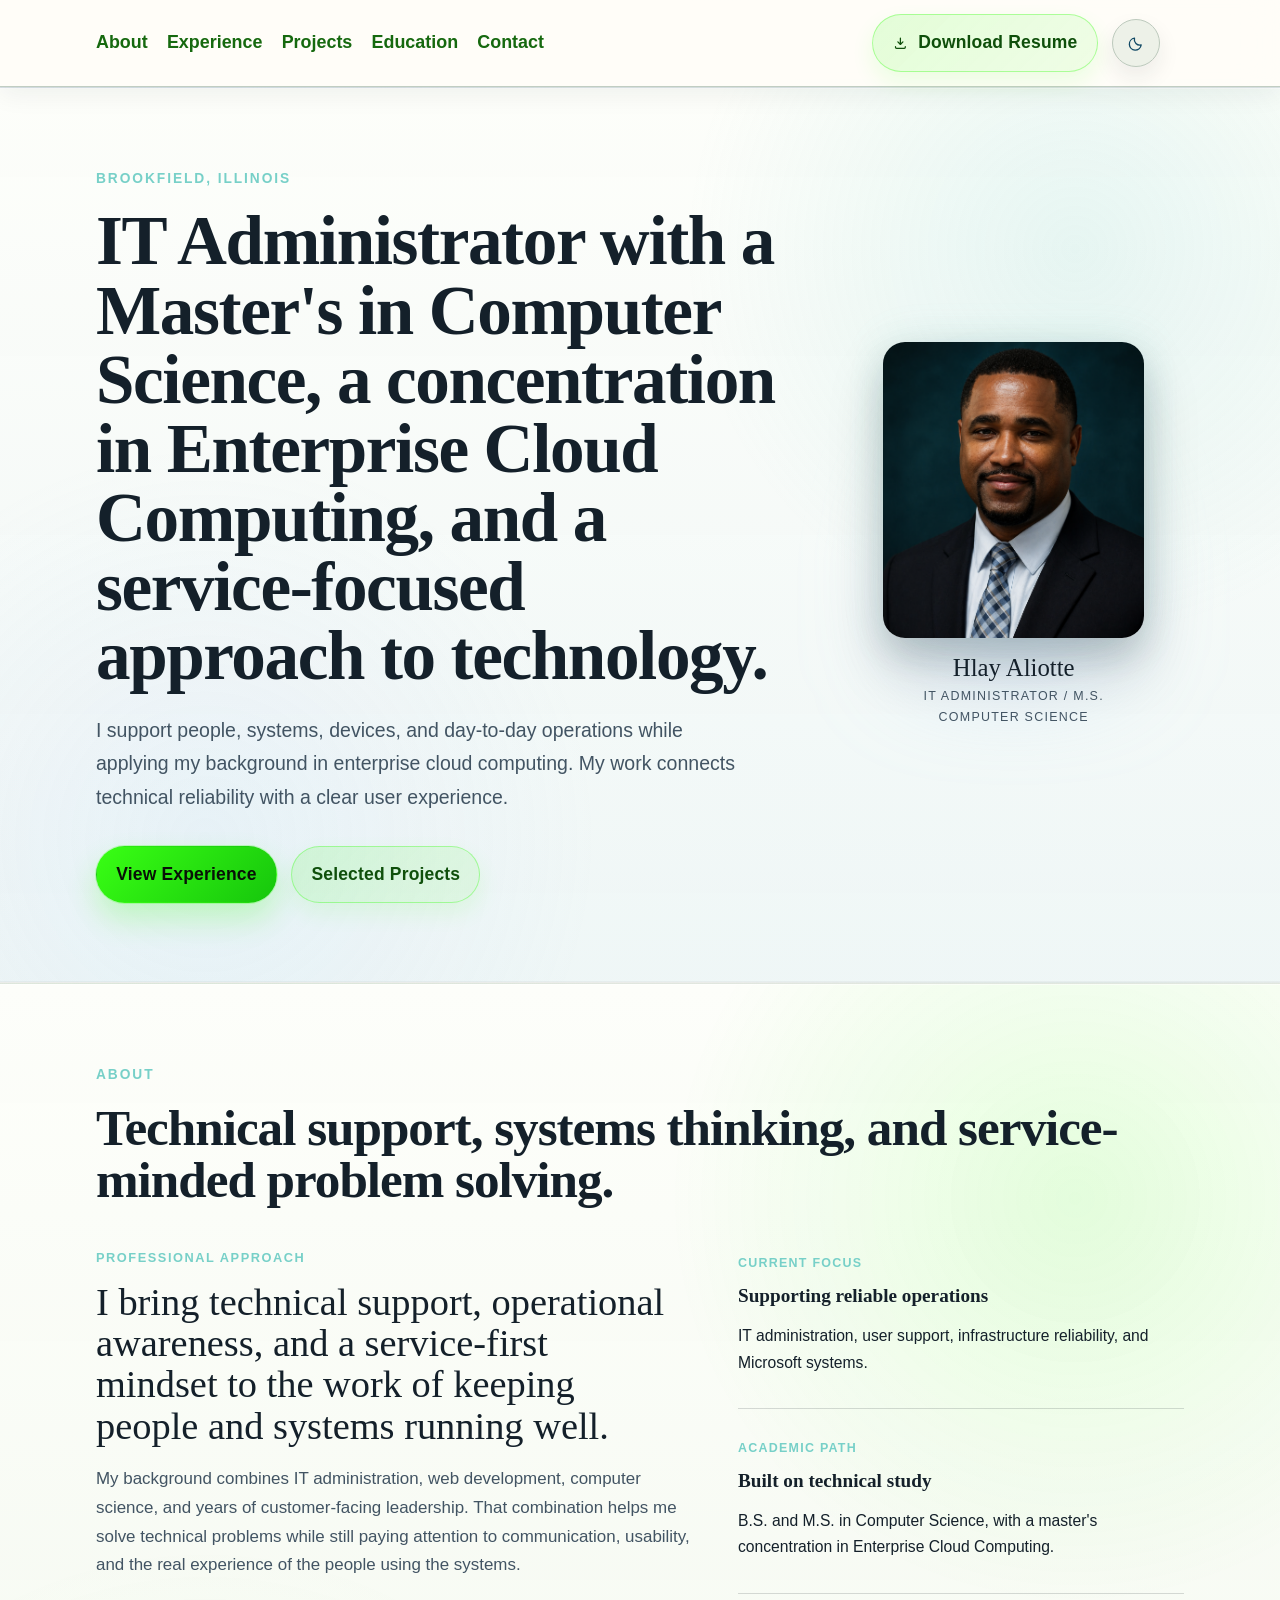
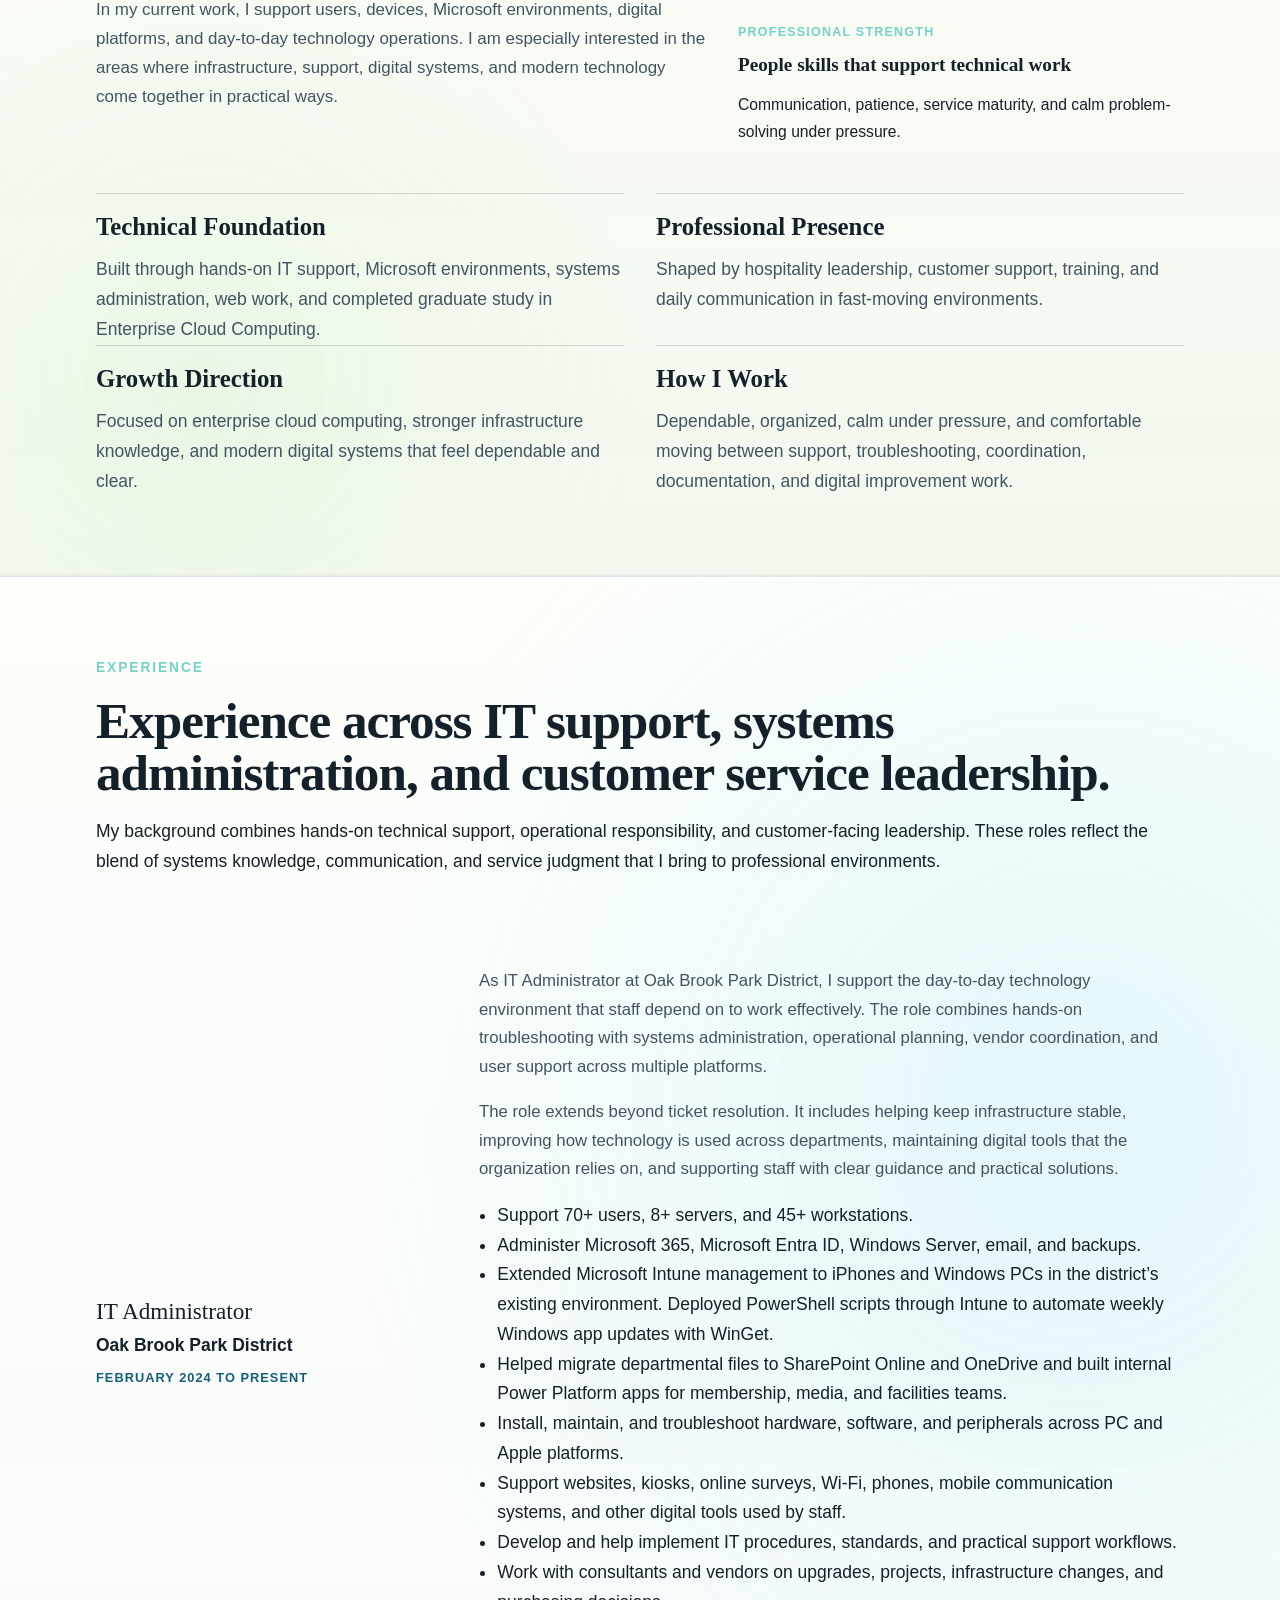
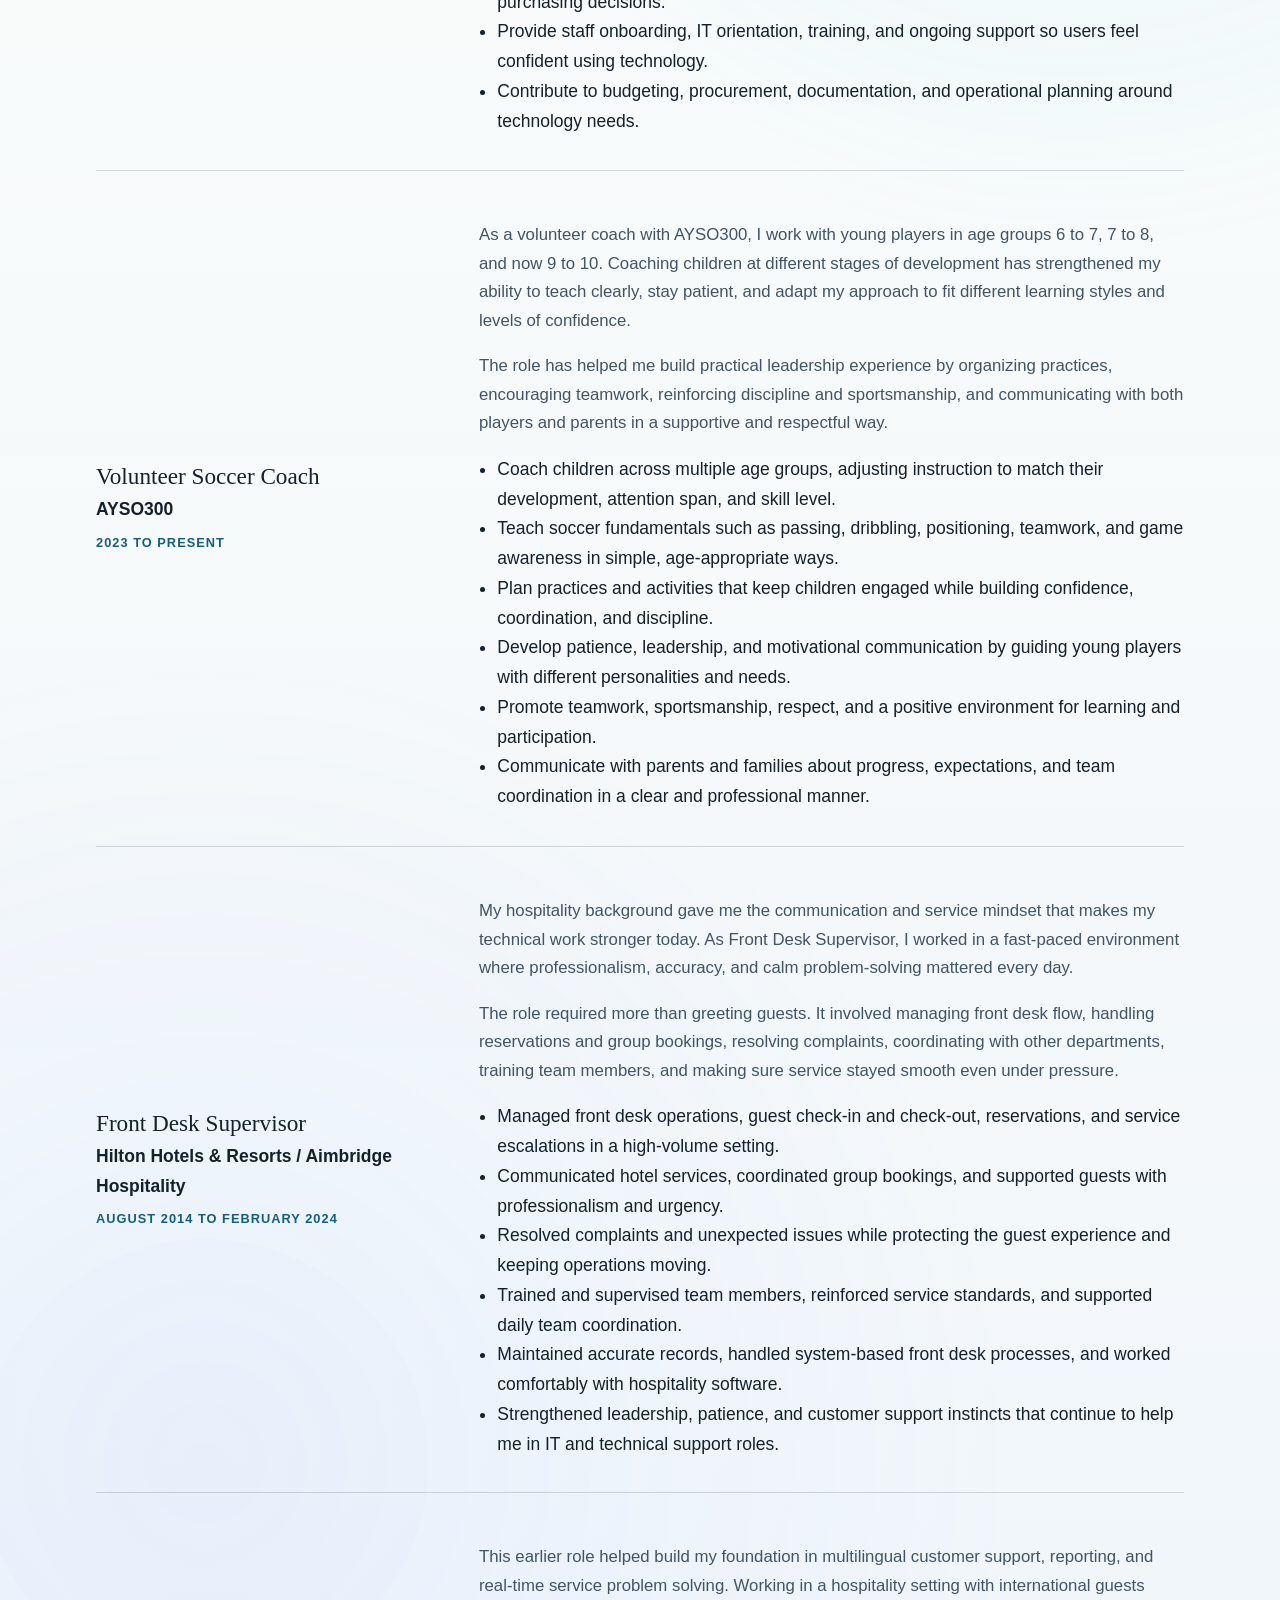
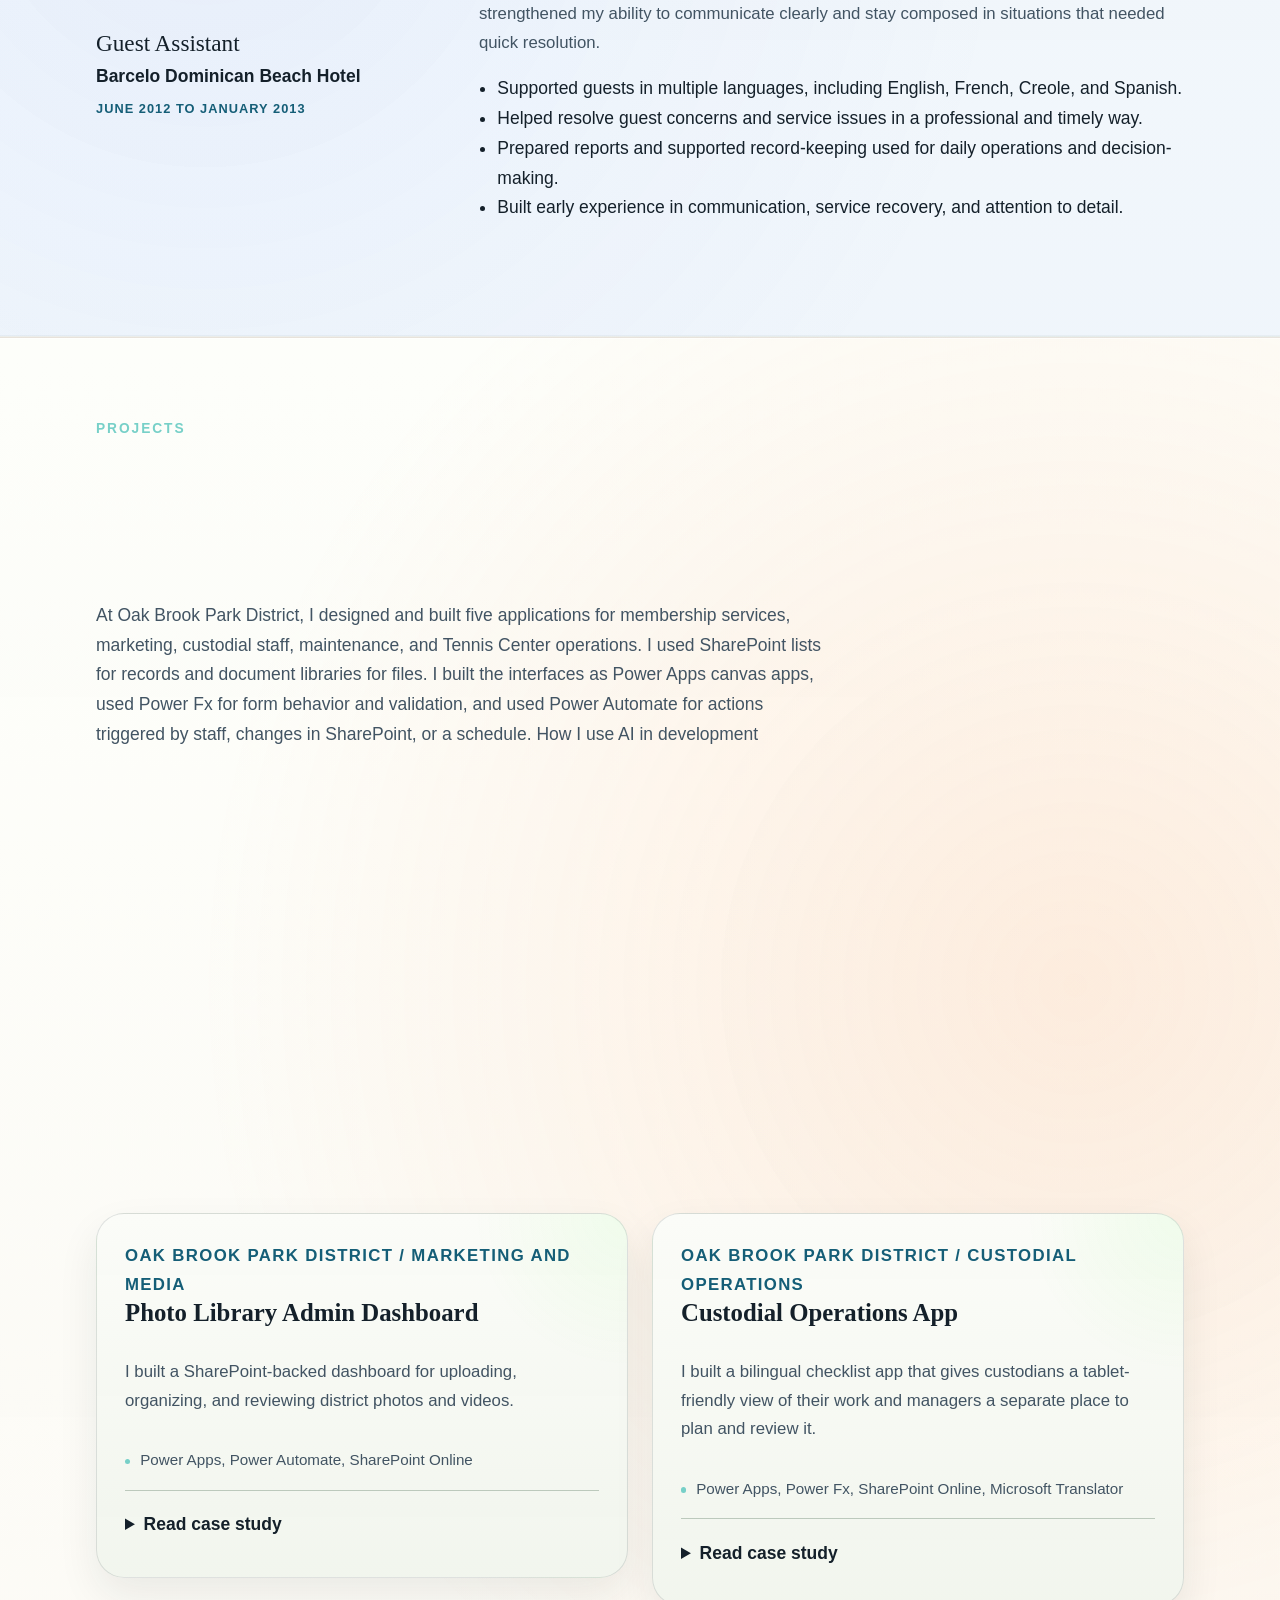
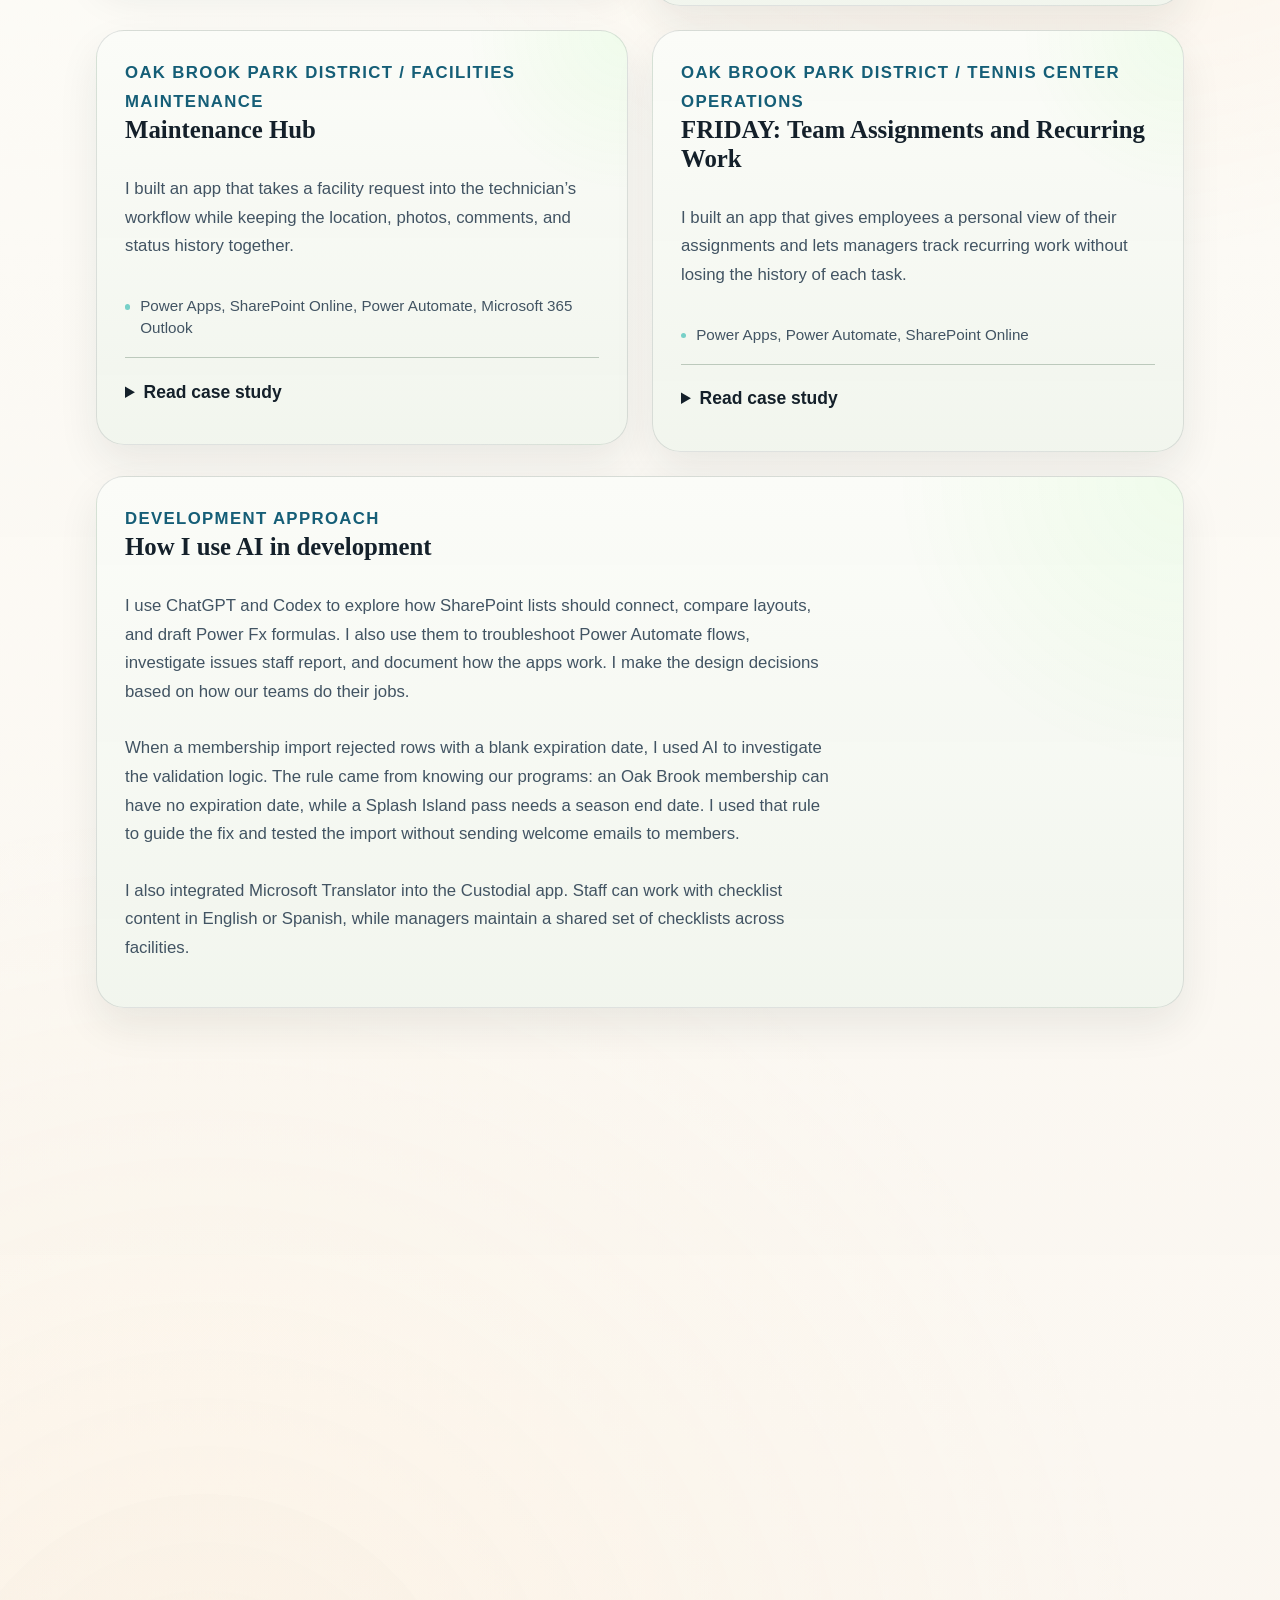
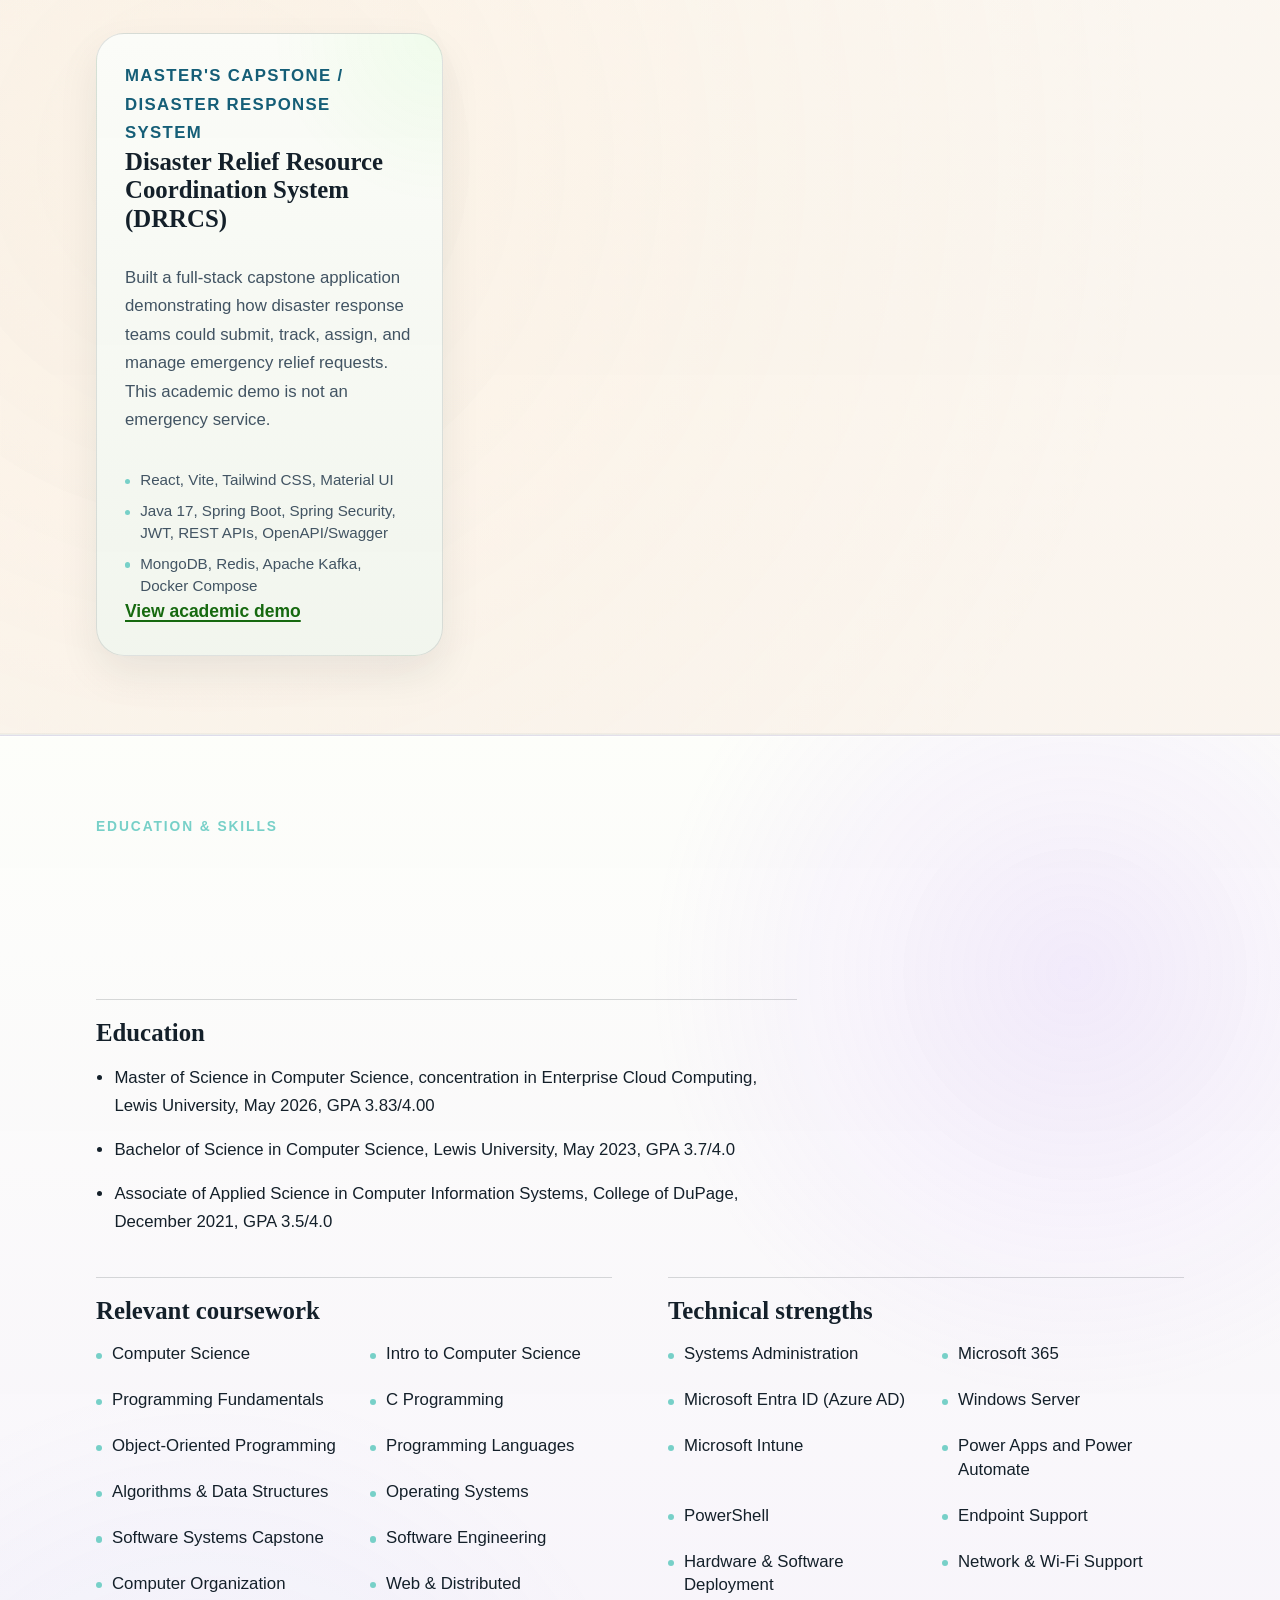
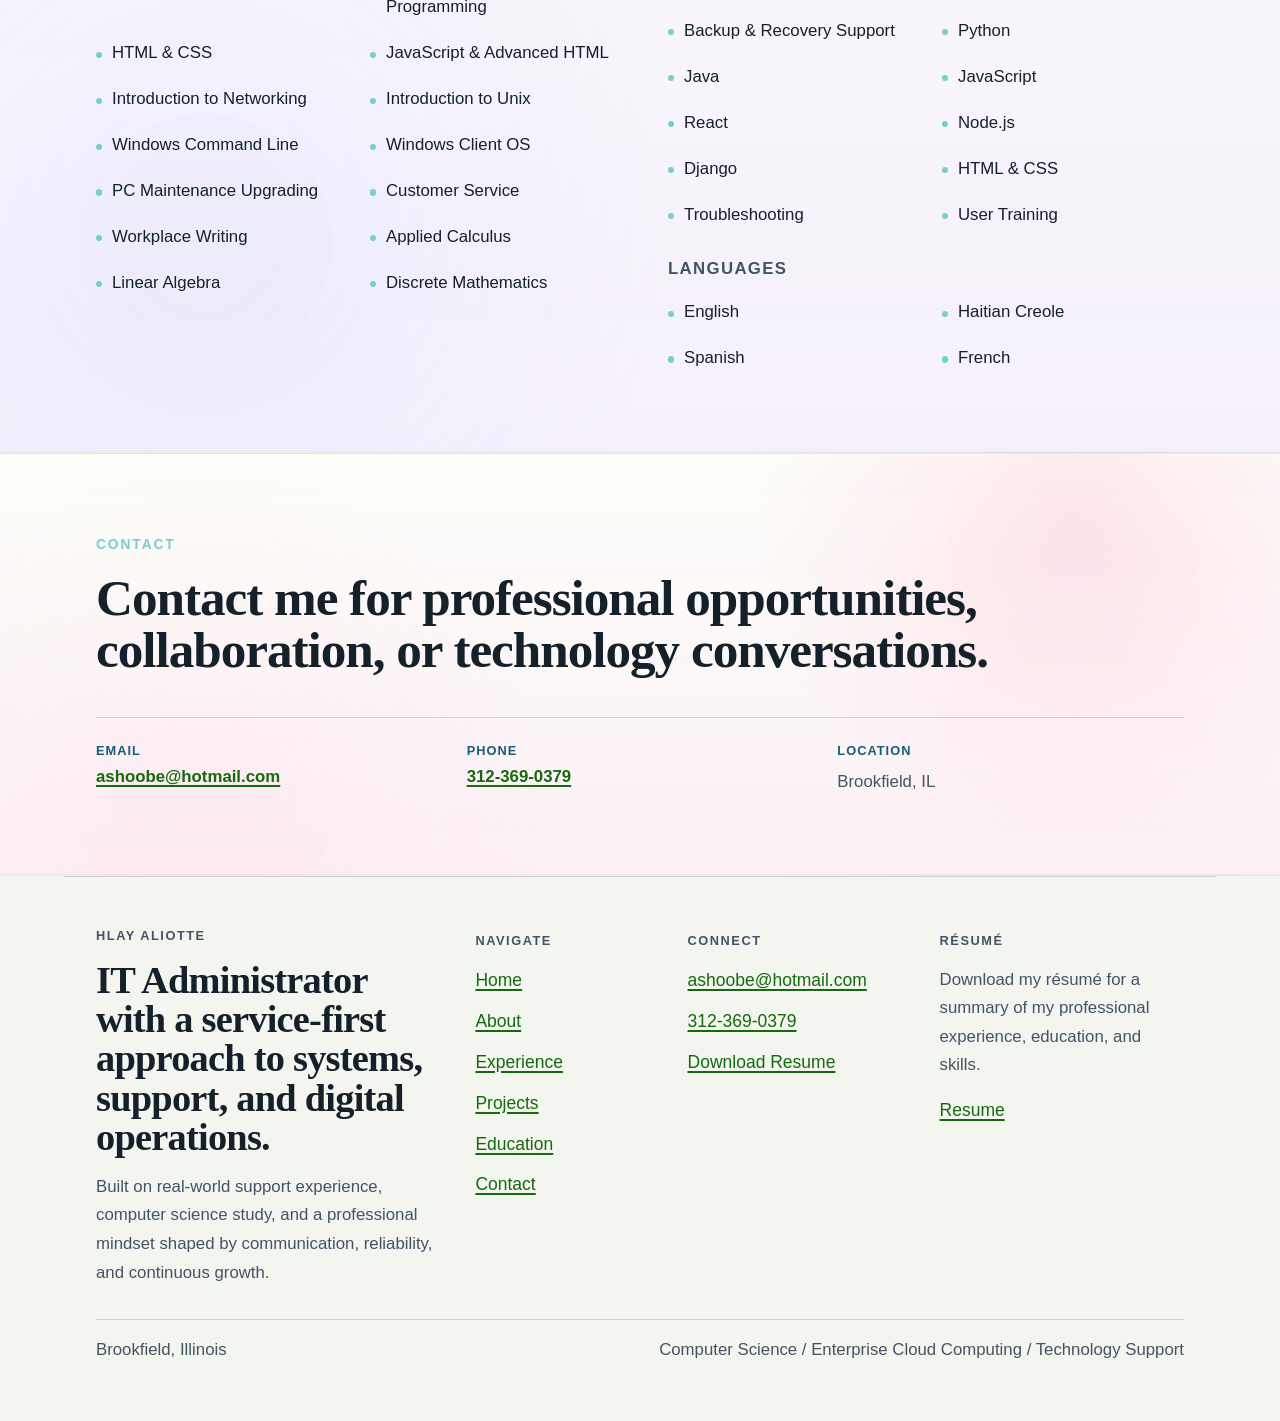
==== commit 8b4dcf1a: "Add Albert Manick client website case study" ====
--- a/index.html
+++ b/index.html
@@ -25,6 +25,7 @@
       .project-method { margin-top: 1.5rem; }
       .project-method p:not(.project-kicker) { max-width: 76ch; }
       .project-method p:not(.project-kicker) + p { margin-top: 0.7rem; }
+      .project-card .client-site-link { margin-top: 0.95rem; }
       .other-projects { margin-top: 1.5rem; }
       @media (max-width: 780px) {
         .workplace-grid { grid-template-columns: minmax(0, 1fr); }
@@ -521,6 +522,32 @@
         </section>
 
         <div class="project-grid other-projects" role="group" aria-label="Client and academic projects">
+          <article class="project-card workplace-card reveal" id="albert-manick">
+            <p class="project-kicker">Client website / Author and artist</p>
+            <h3>Albert Manick: Author and Artist Website</h3>
+            <p>I redesigned Albert Manick’s existing Django website and built a custom publishing dashboard so readers can explore his work and he can update the site himself.</p>
+            <ul class="project-tech-list">
+              <li>Python, Django, MySQL, Tiptap</li>
+              <li>Django templates, HTML, CSS, JavaScript, PythonAnywhere</li>
+            </ul>
+            <details class="workplace-details">
+              <summary>Read case study<span class="sr-only">: Albert Manick</span></summary>
+              <dl>
+                <dt>Serialized stories</dt>
+                <dd>Manick’s eight-part series, <cite>When Dr Lecter meets the Joker</cite>, used to appear as separate posts with the newest first. I brought the installments together under one title with a table of contents and next-part links, while preserving the original URLs. When Manick publishes Part 9, the contents update automatically and Part 8 links to it.</dd>
+                <dt>Gallery, poetry, and books</dt>
+                <dd>I redesigned the gallery so visitors can browse paintings and exhibition photos, enlarge an image, and read the artist’s note. The poetry page shows one poem at a time. The book page presents <cite>My Soul Laid Bare... Why Not?</cite> with a three-dimensional cover and links to the Kindle and paperback editions.</dd>
+                <dt>Content Studio</dt>
+                <dd>I customized Django Admin so Manick can manage books, poems, artwork, pages, and blog posts in one place. Tiptap lets him format and preview his writing. He can save draft edits to a published piece without making them public until he’s ready.</dd>
+                <dt>Publishing without redesigning</dt>
+                <dd>Manick chooses Artwork or Exhibition photos when he uploads an image. The site places it in the right collection and applies the gold frame automatically. When he adds an installment, he selects its series and the dashboard assigns the next available part number.</dd>
+                <dt>Implementation and testing</dt>
+                <dd>I used Python, Django, and MySQL for the content models and publishing workflow, and Django templates, HTML, CSS, and JavaScript for responsive layouts. The site is hosted on PythonAnywhere. I tested adding a chapter, moving a photo between categories, and keeping draft edits private through the admin forms.</dd>
+              </dl>
+            </details>
+            <a class="client-site-link" href="https://www.albertmanick.com/" target="_blank" rel="noreferrer">Visit Albert Manick’s website</a>
+          </article>
+
           <article class="project-card reveal">
             <p class="project-kicker">Undergraduate Capstone / Volunteer coordination</p>
             <h3>Volunteer Platform</h3>
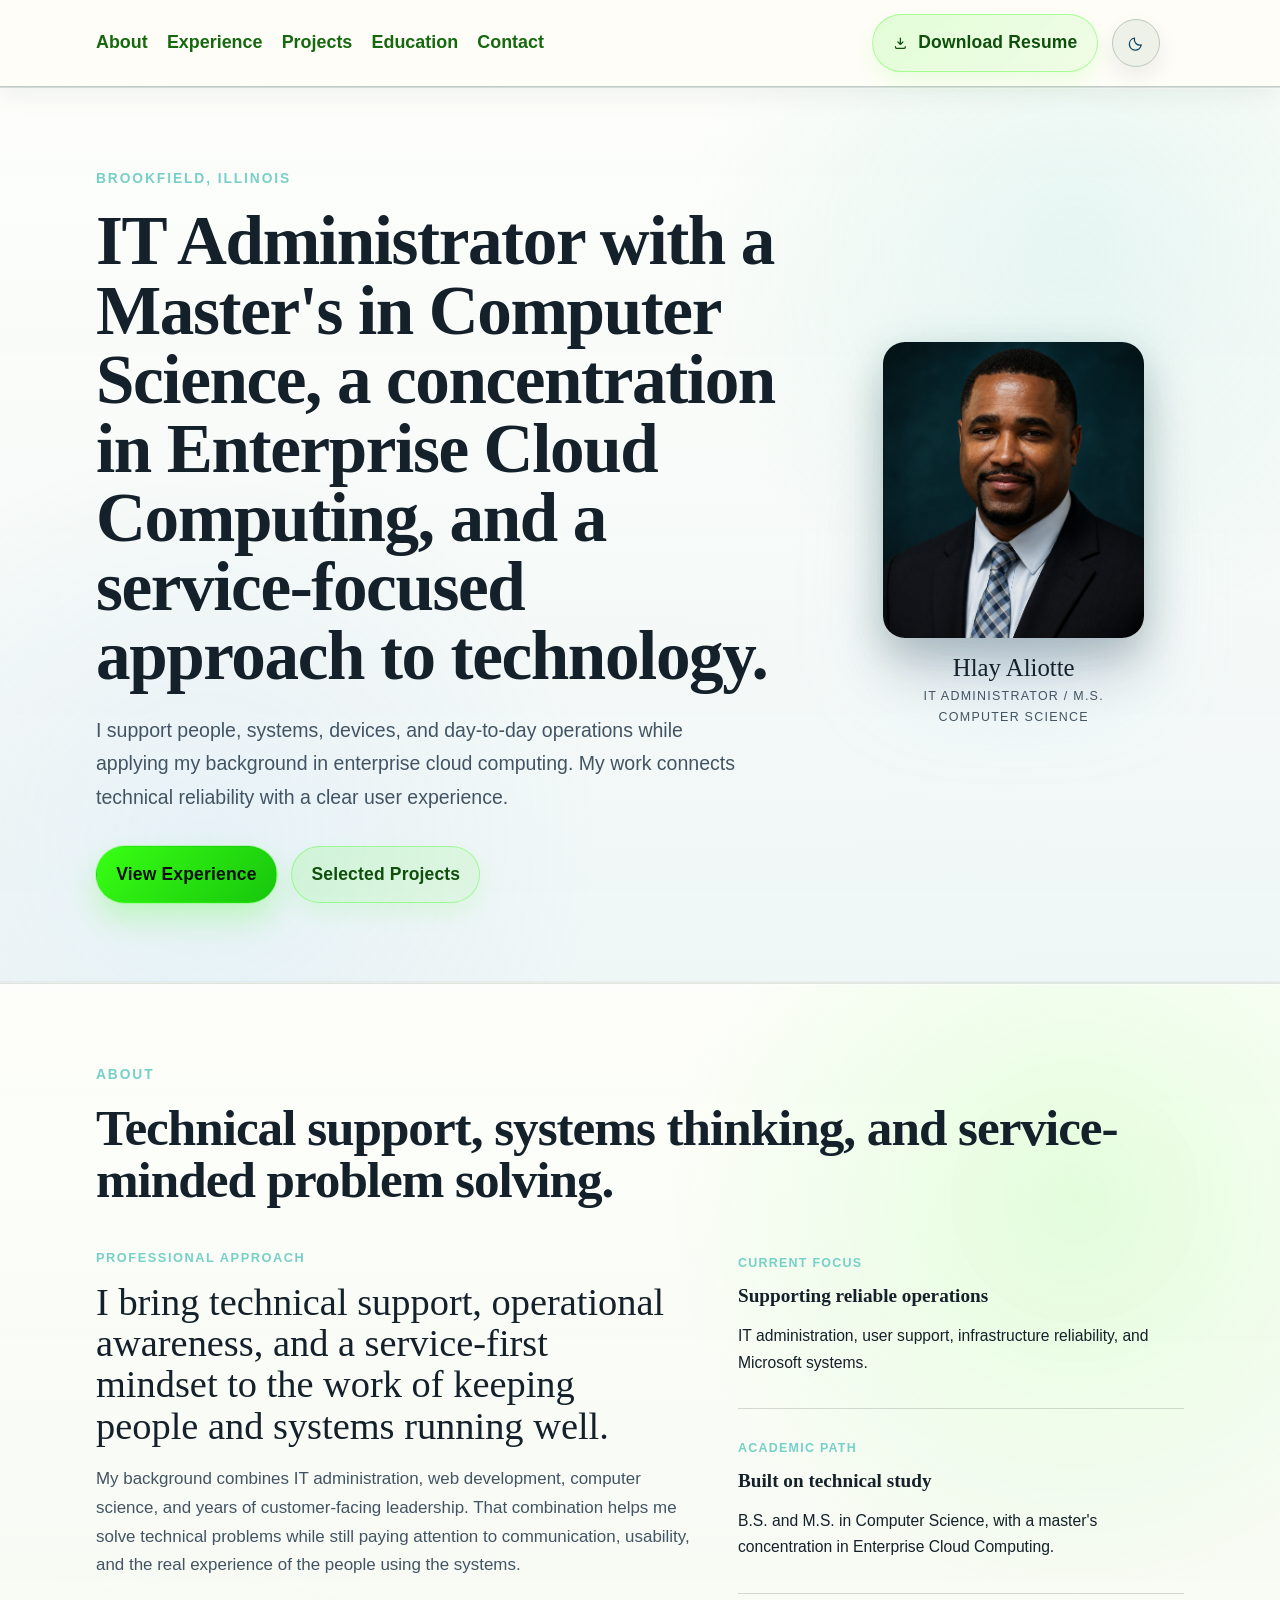
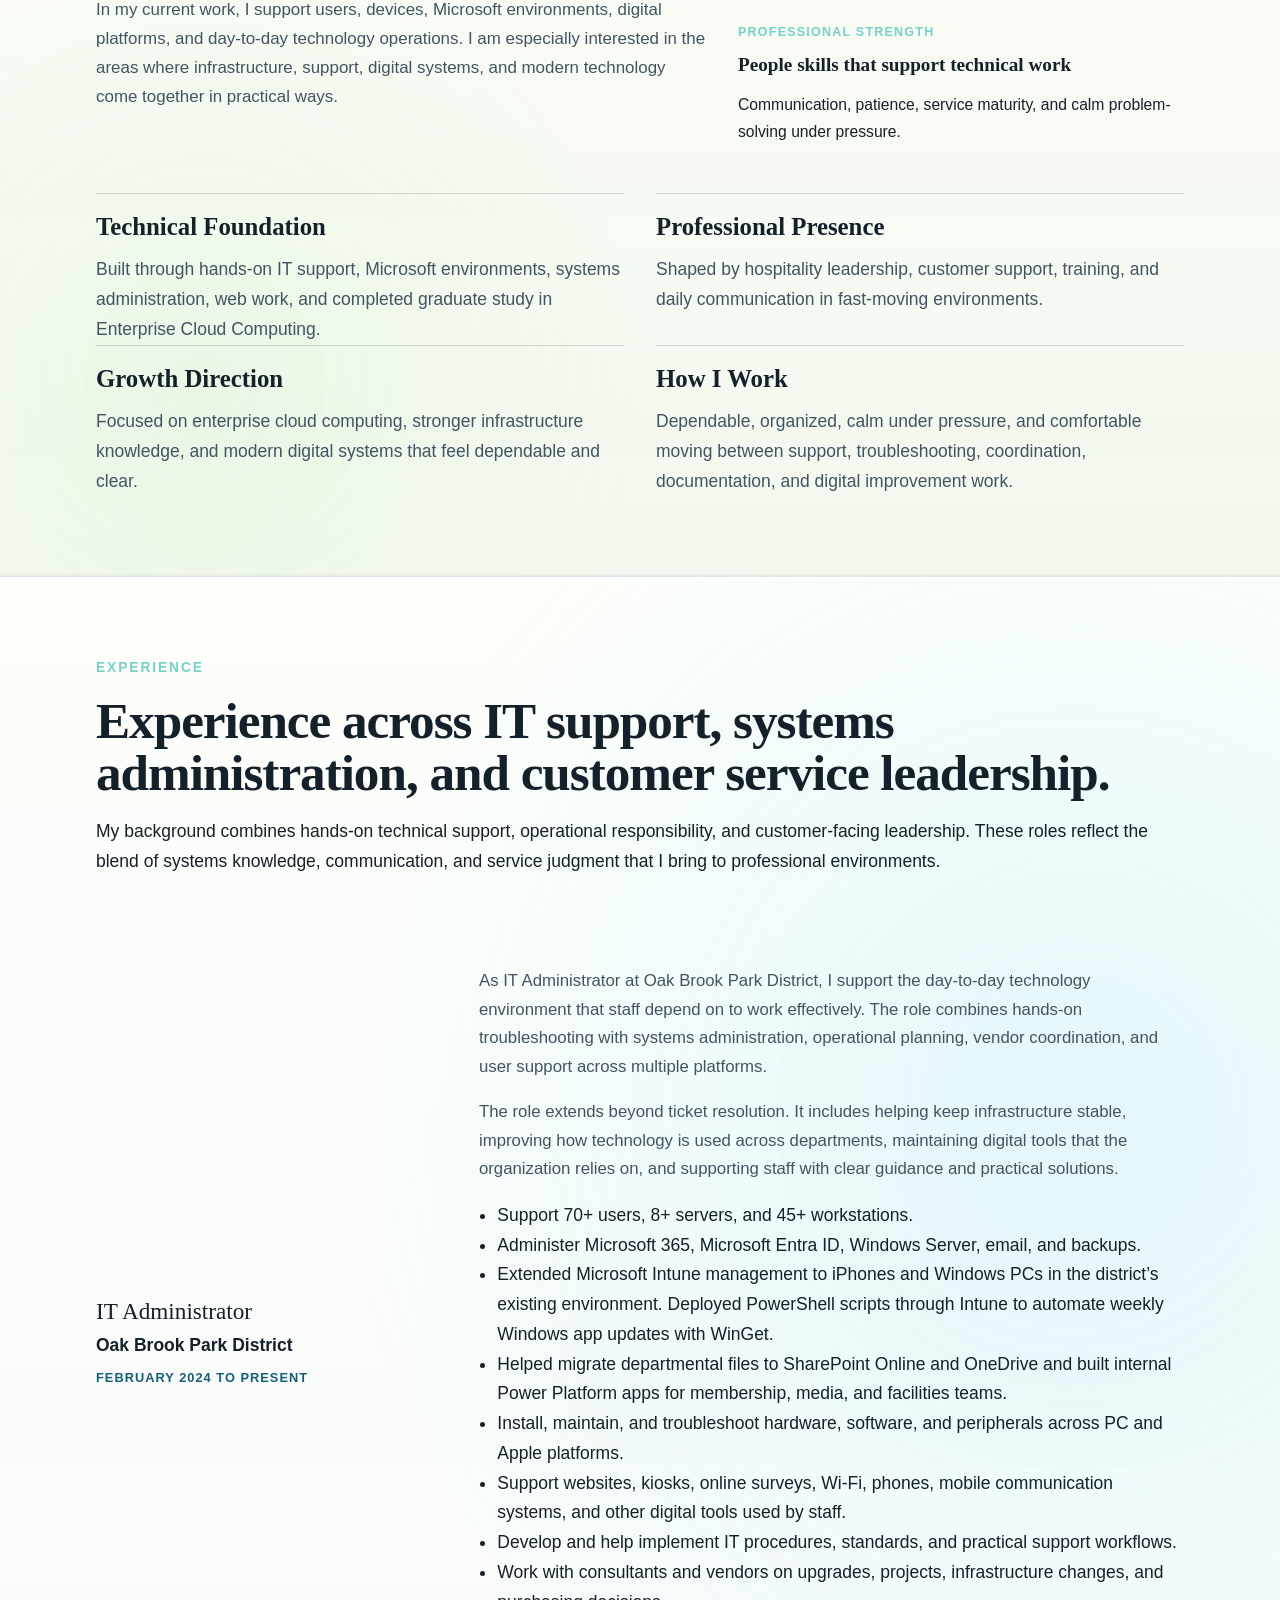
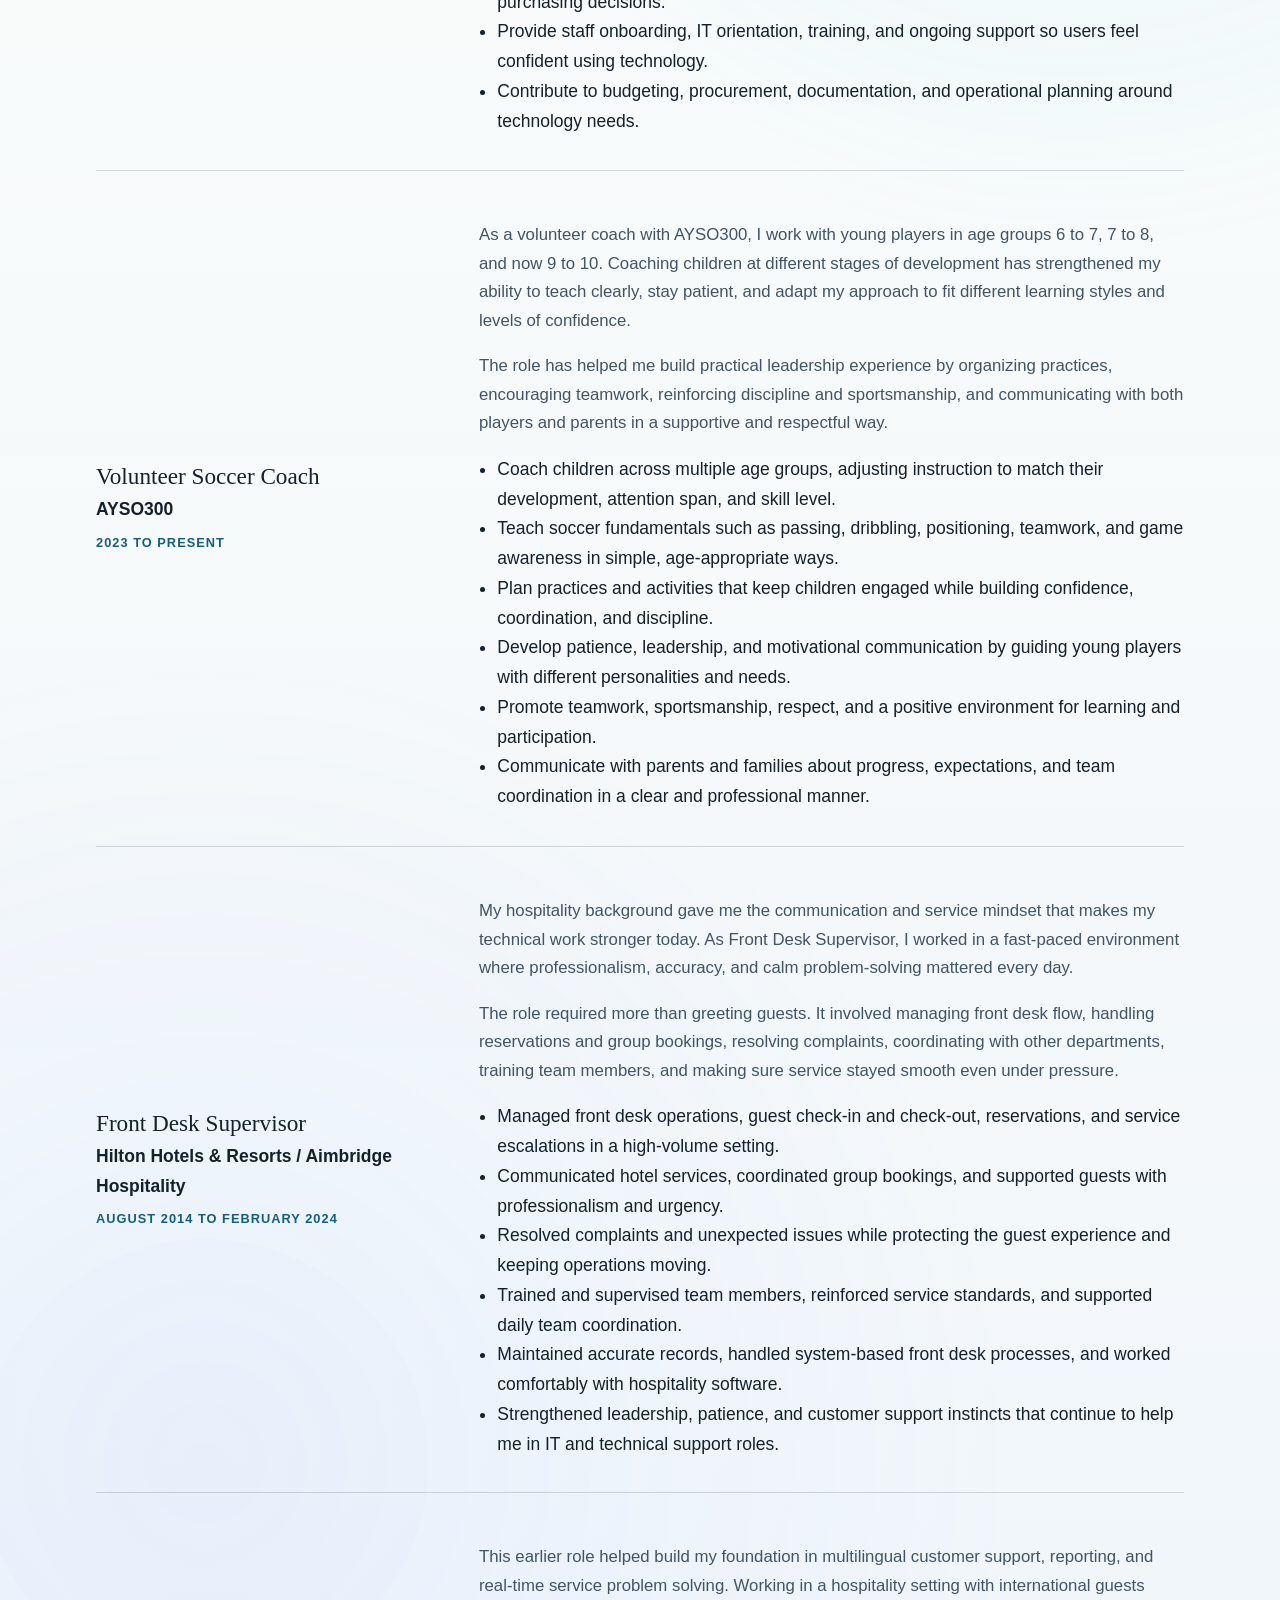
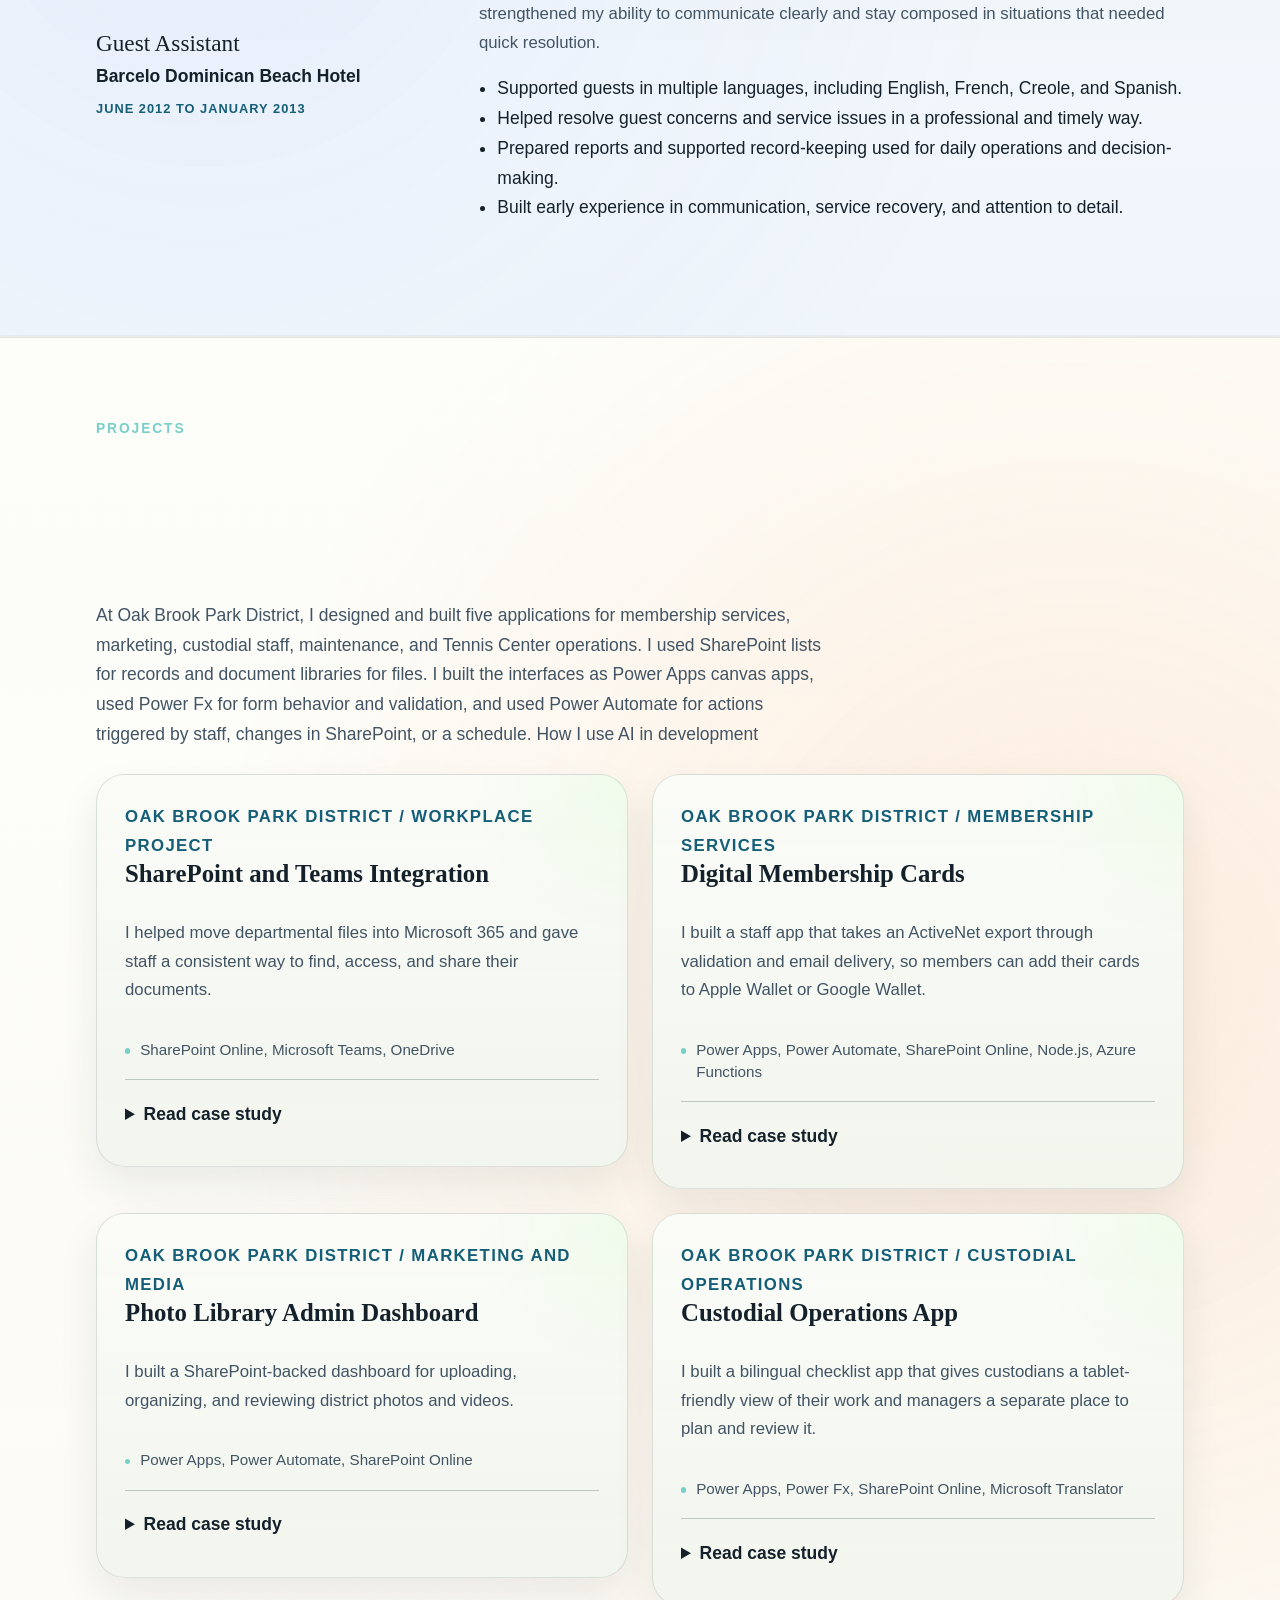
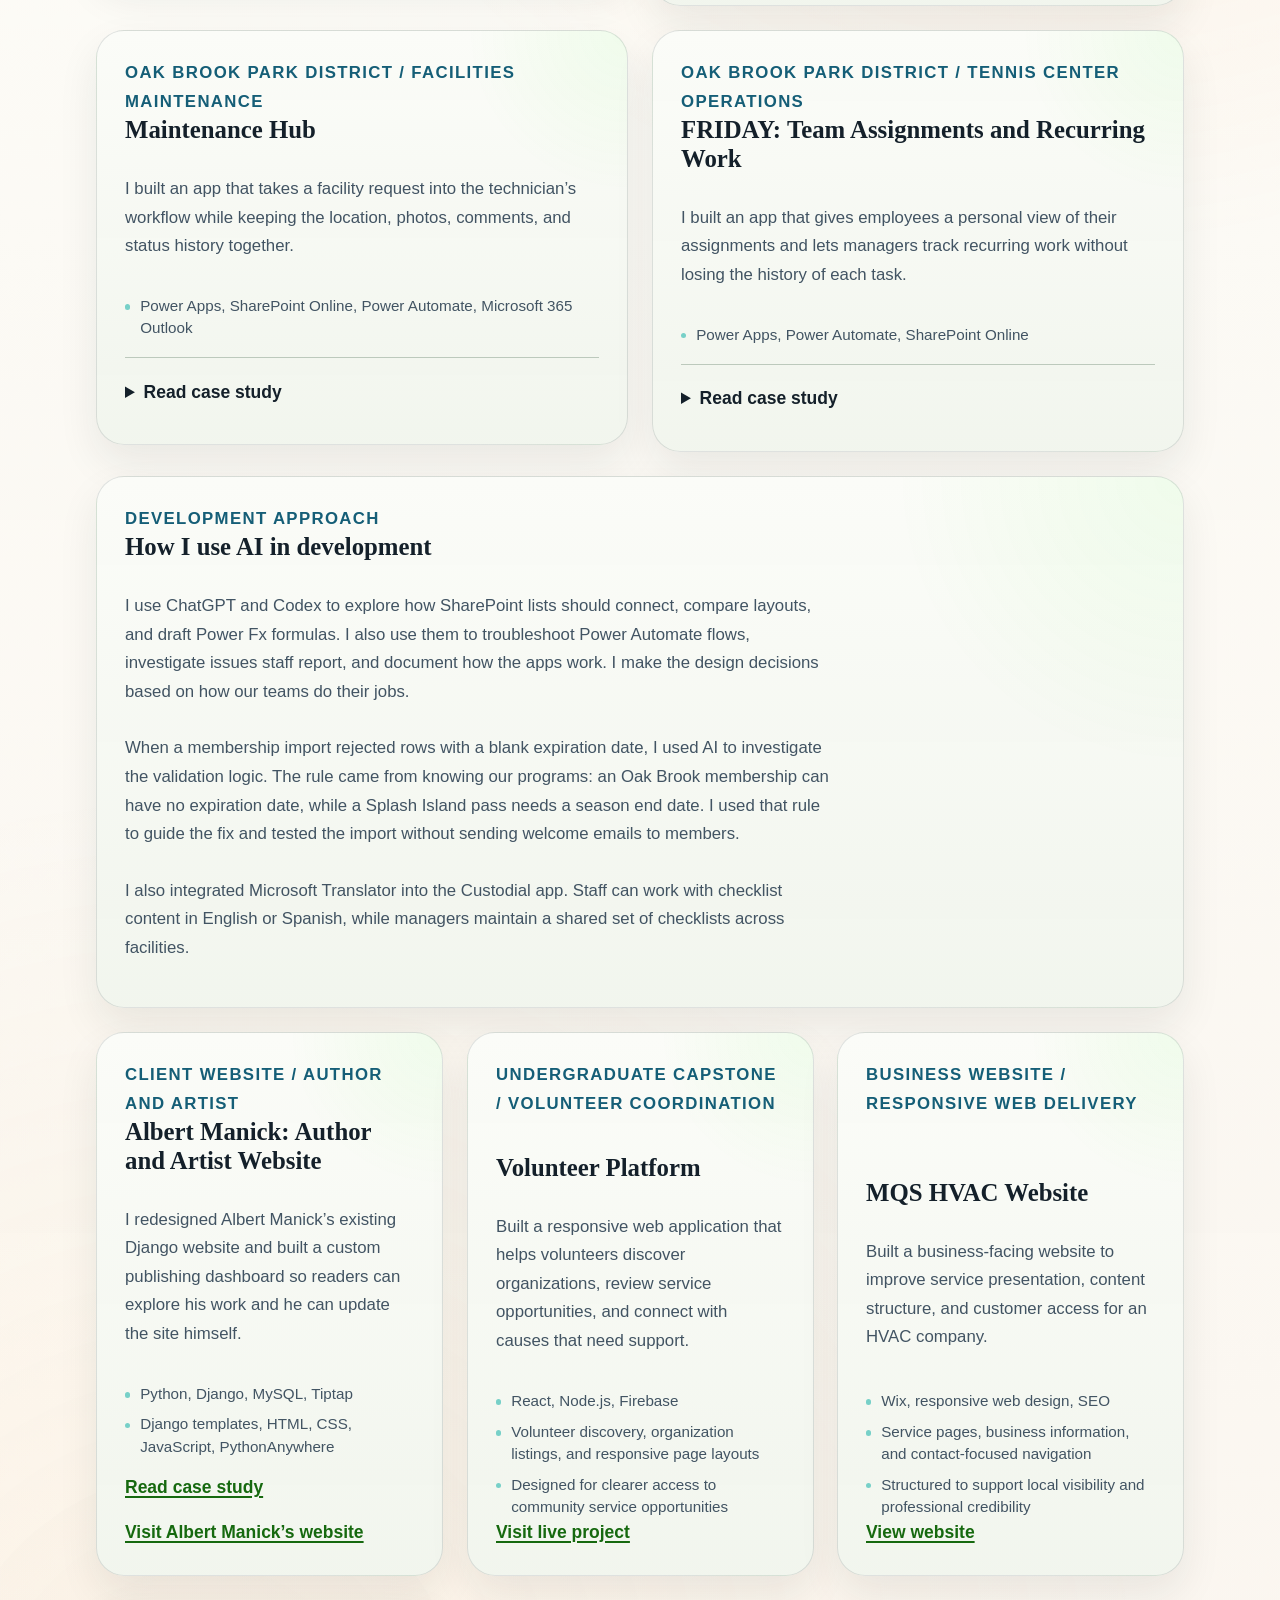
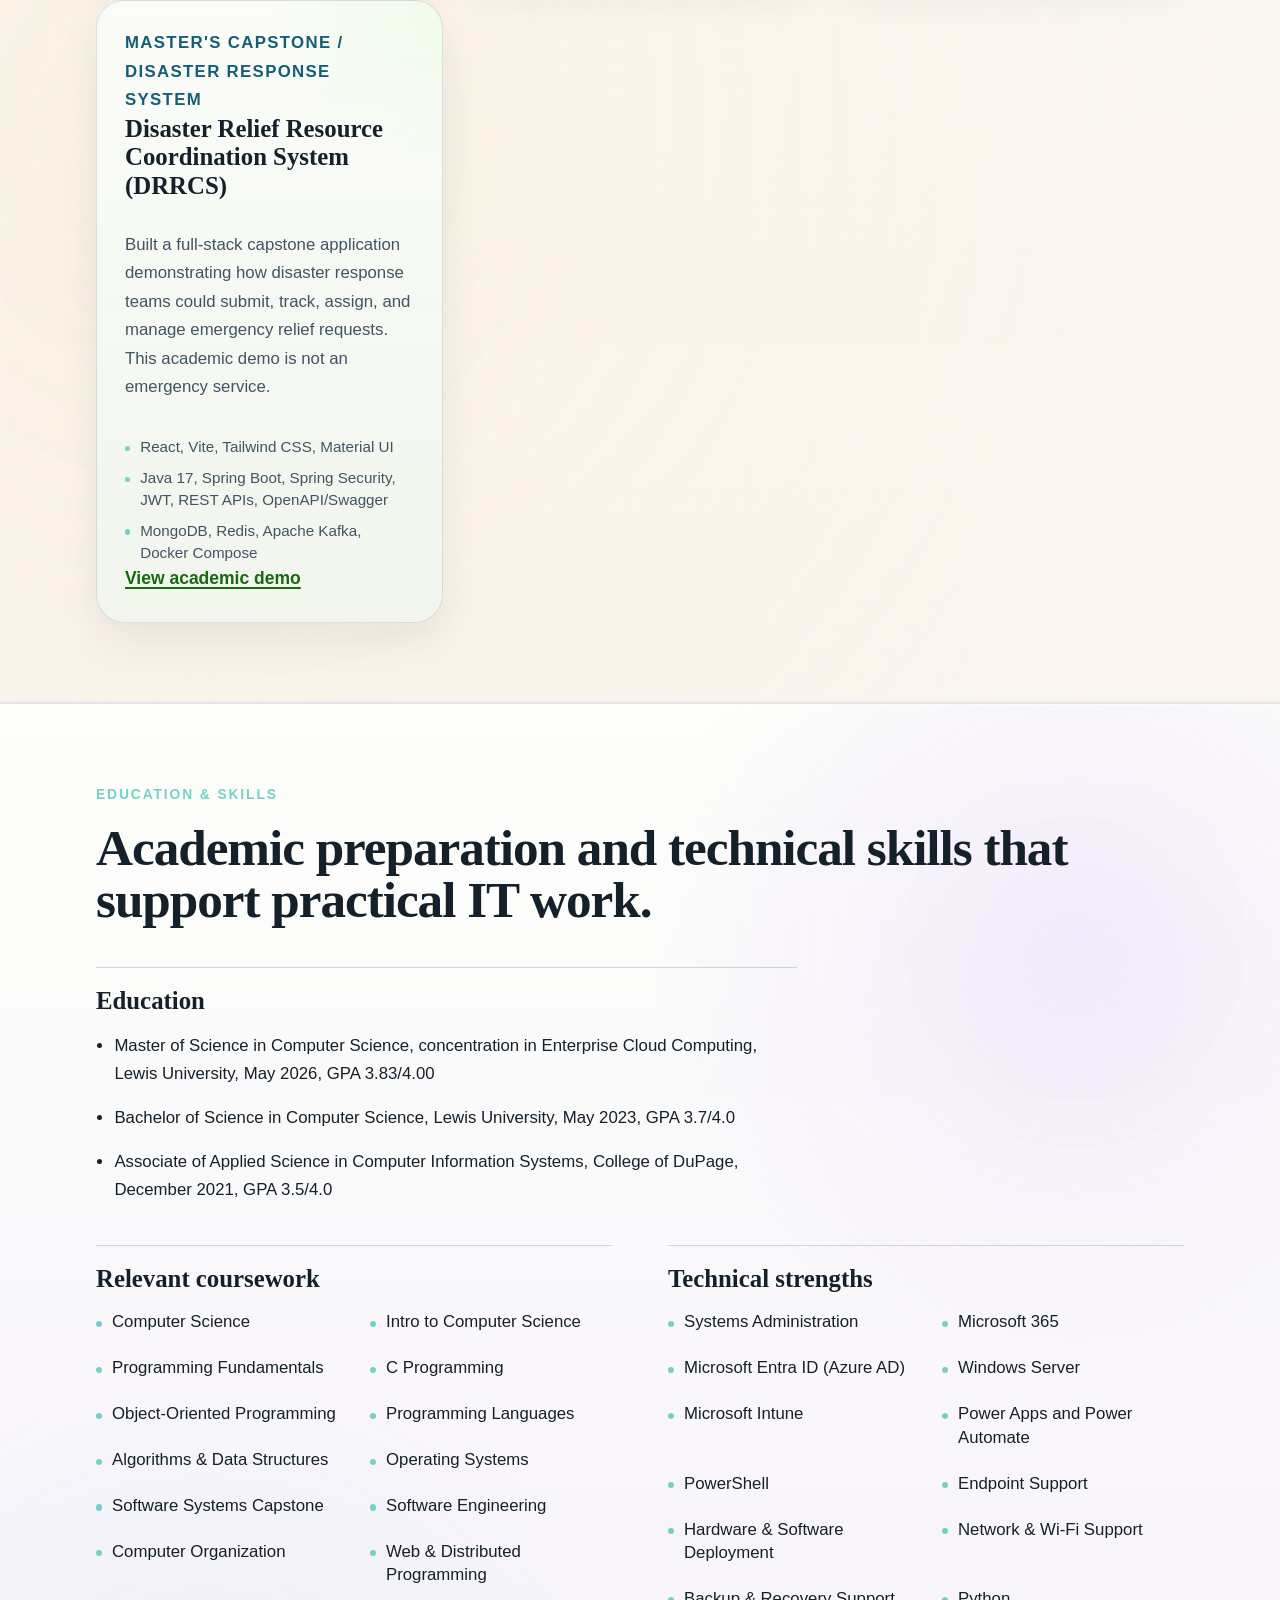
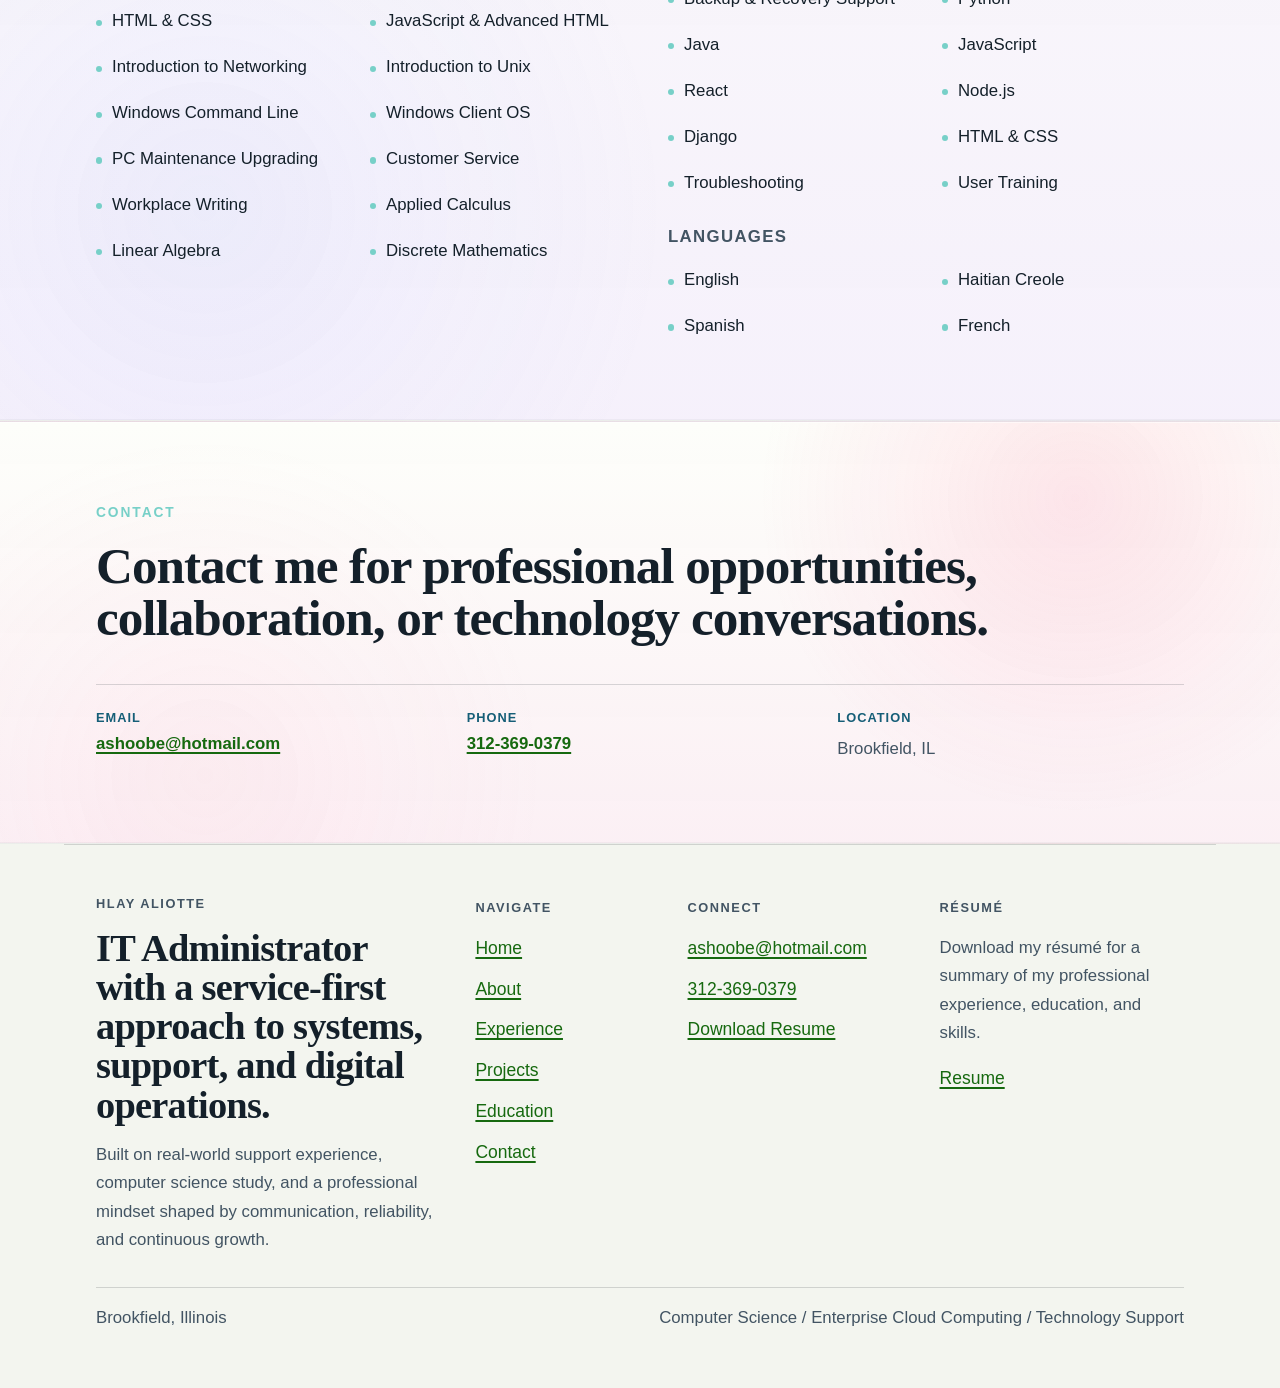
==== commit aaa1f373: "Open Manick case study without changing the project grid" ====
--- a/index.html
+++ b/index.html
@@ -530,21 +530,7 @@
               <li>Python, Django, MySQL, Tiptap</li>
               <li>Django templates, HTML, CSS, JavaScript, PythonAnywhere</li>
             </ul>
-            <details class="workplace-details">
-              <summary>Read case study<span class="sr-only">: Albert Manick</span></summary>
-              <dl>
-                <dt>Serialized stories</dt>
-                <dd>Manick’s eight-part series, <cite>When Dr Lecter meets the Joker</cite>, used to appear as separate posts with the newest first. I brought the installments together under one title with a table of contents and next-part links, while preserving the original URLs. When Manick publishes Part 9, the contents update automatically and Part 8 links to it.</dd>
-                <dt>Gallery, poetry, and books</dt>
-                <dd>I redesigned the gallery so visitors can browse paintings and exhibition photos, enlarge an image, and read the artist’s note. The poetry page shows one poem at a time. The book page presents <cite>My Soul Laid Bare... Why Not?</cite> with a three-dimensional cover and links to the Kindle and paperback editions.</dd>
-                <dt>Content Studio</dt>
-                <dd>I customized Django Admin so Manick can manage books, poems, artwork, pages, and blog posts in one place. Tiptap lets him format and preview his writing. He can save draft edits to a published piece without making them public until he’s ready.</dd>
-                <dt>Publishing without redesigning</dt>
-                <dd>Manick chooses Artwork or Exhibition photos when he uploads an image. The site places it in the right collection and applies the gold frame automatically. When he adds an installment, he selects its series and the dashboard assigns the next available part number.</dd>
-                <dt>Implementation and testing</dt>
-                <dd>I used Python, Django, and MySQL for the content models and publishing workflow, and Django templates, HTML, CSS, and JavaScript for responsive layouts. The site is hosted on PythonAnywhere. I tested adding a chapter, moving a photo between categories, and keeping draft edits private through the admin forms.</dd>
-              </dl>
-            </details>
+            <a class="client-site-link" href="projects/albert-manick.html" aria-label="Read case study: Albert Manick">Read case study</a>
             <a class="client-site-link" href="https://www.albertmanick.com/" target="_blank" rel="noreferrer">Visit Albert Manick’s website</a>
           </article>
 
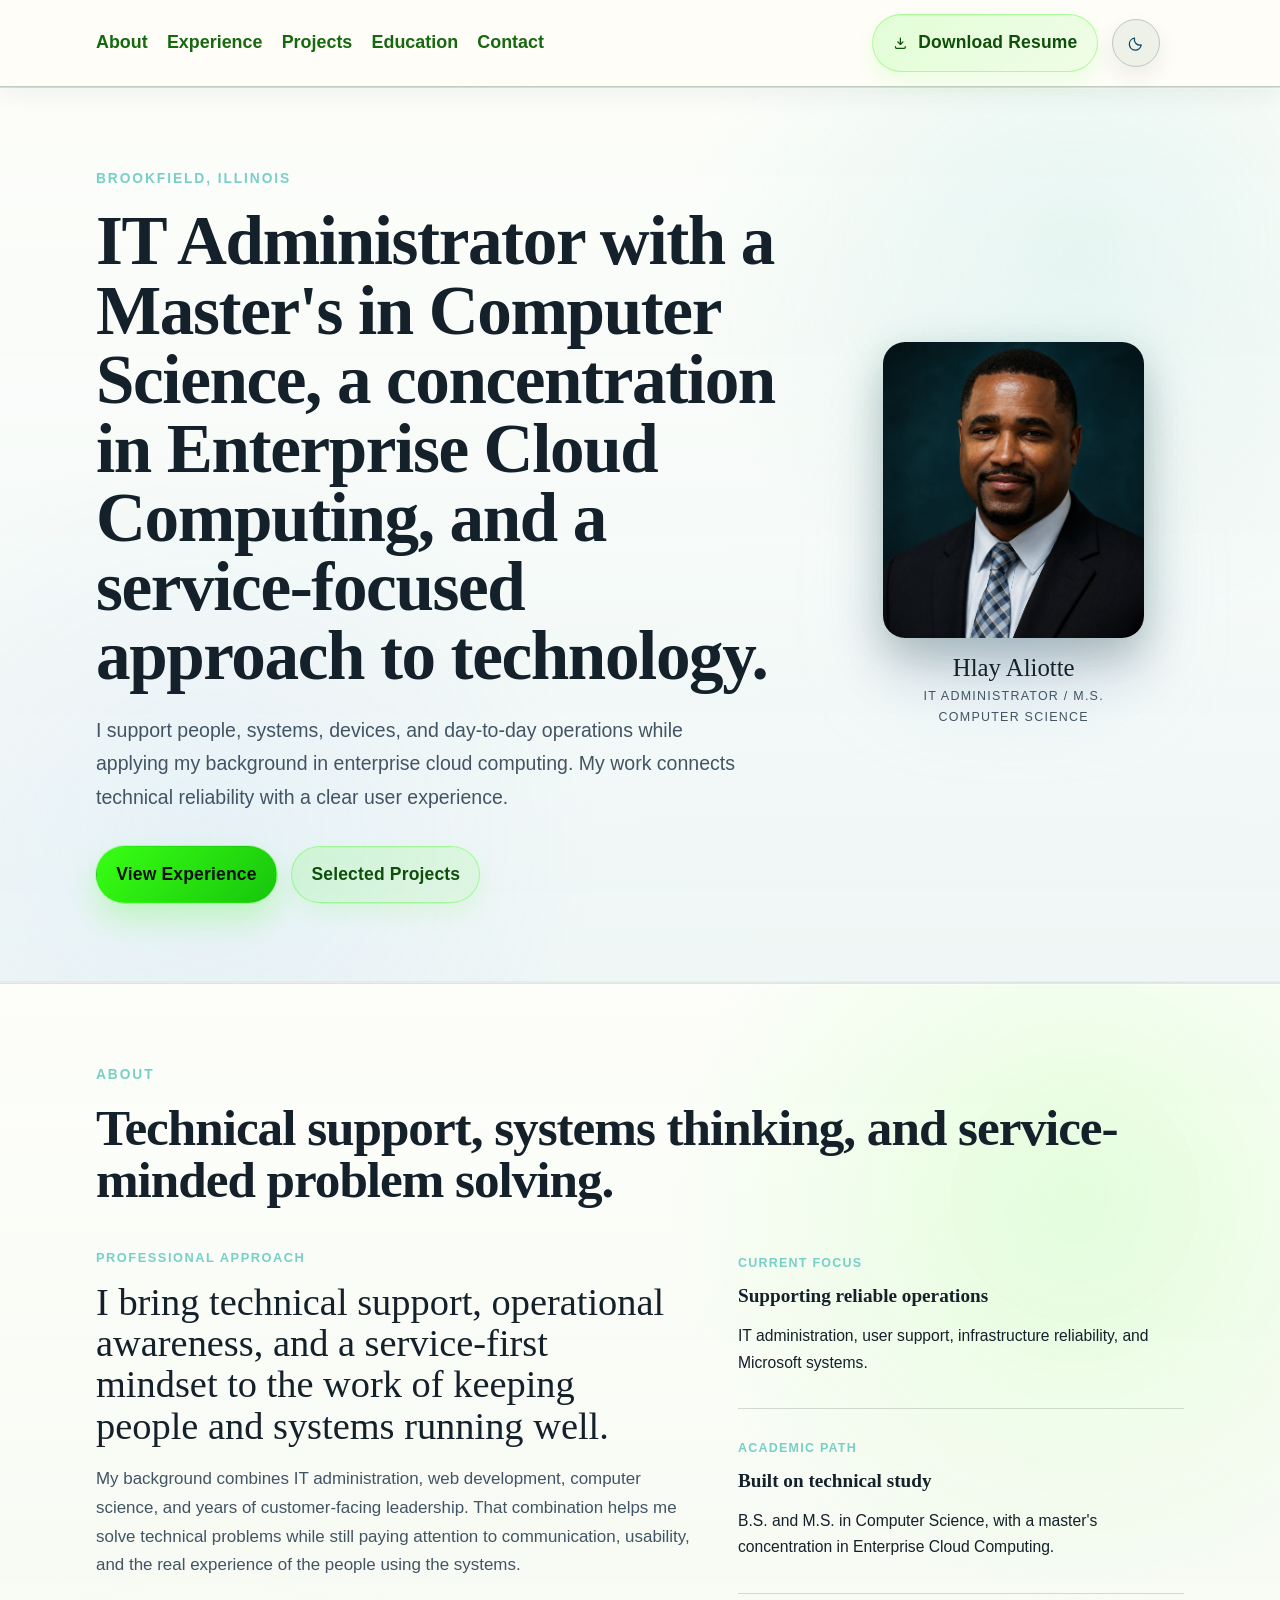
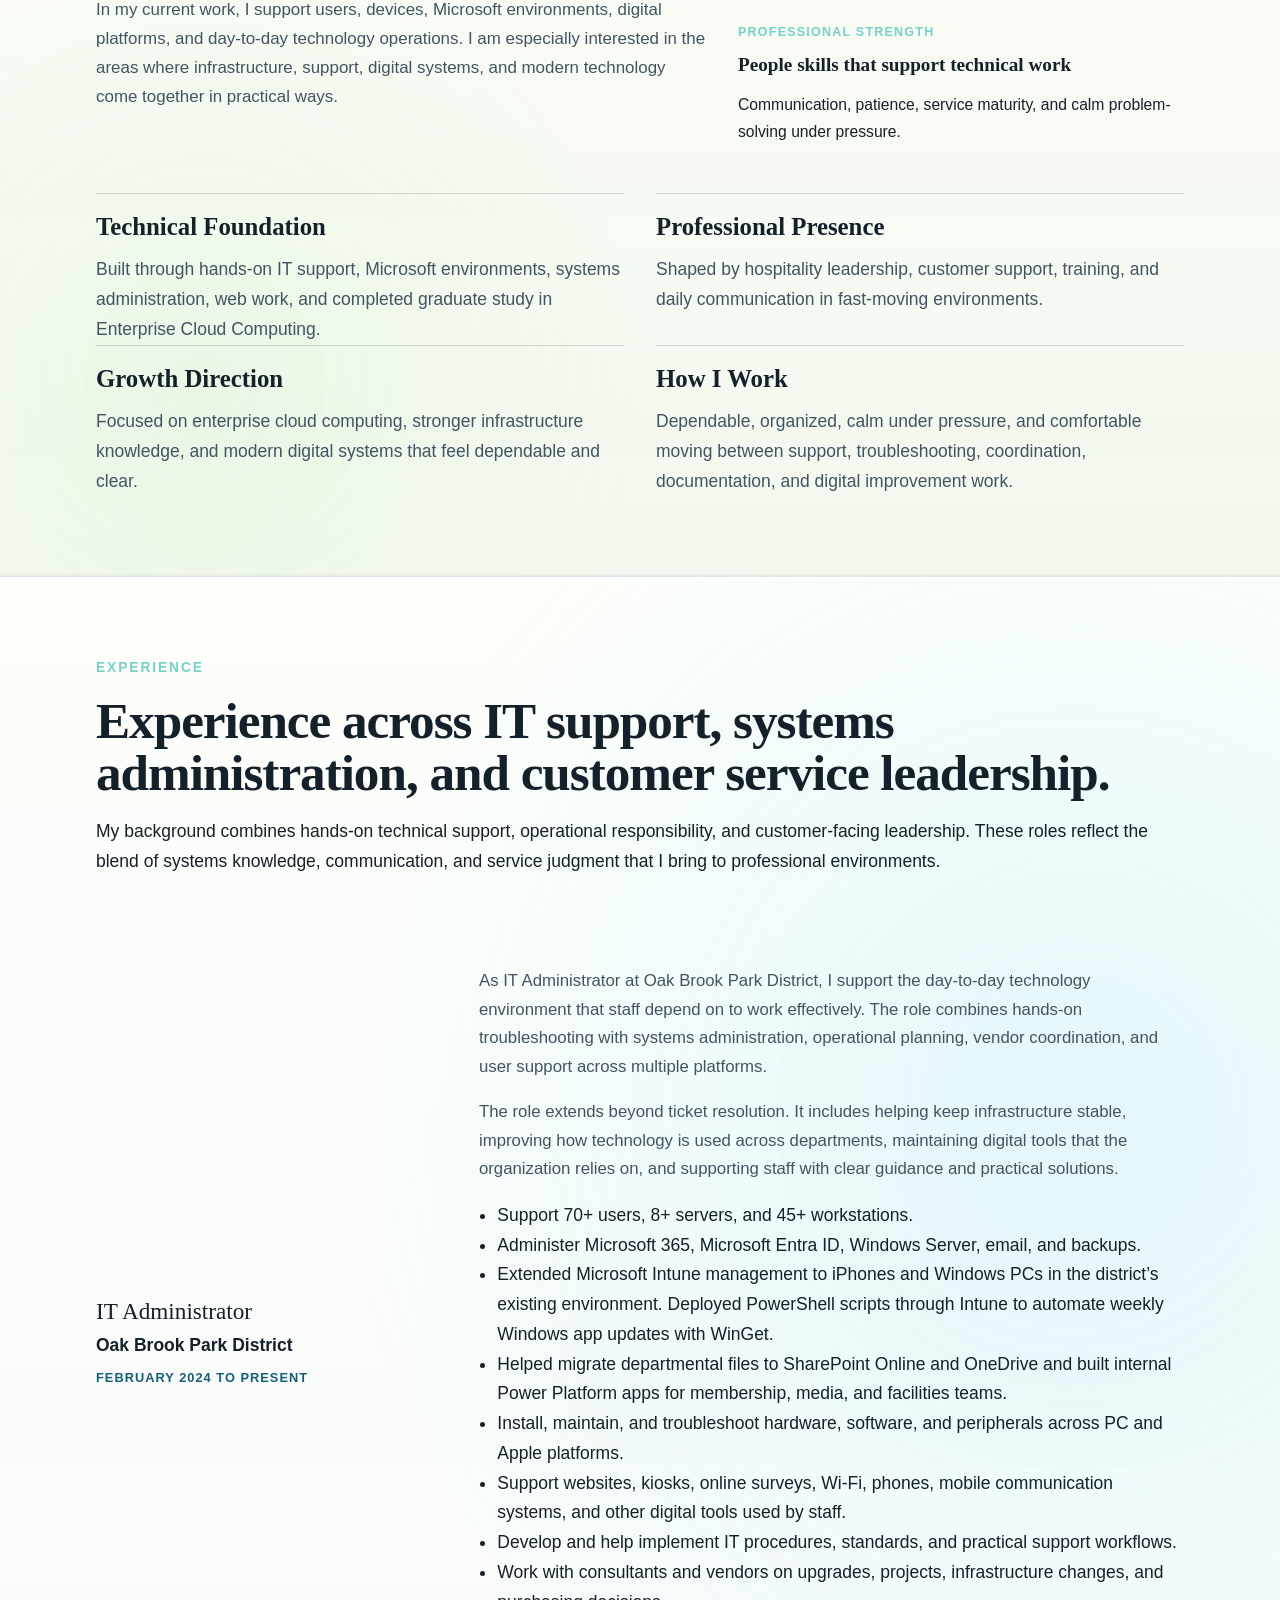
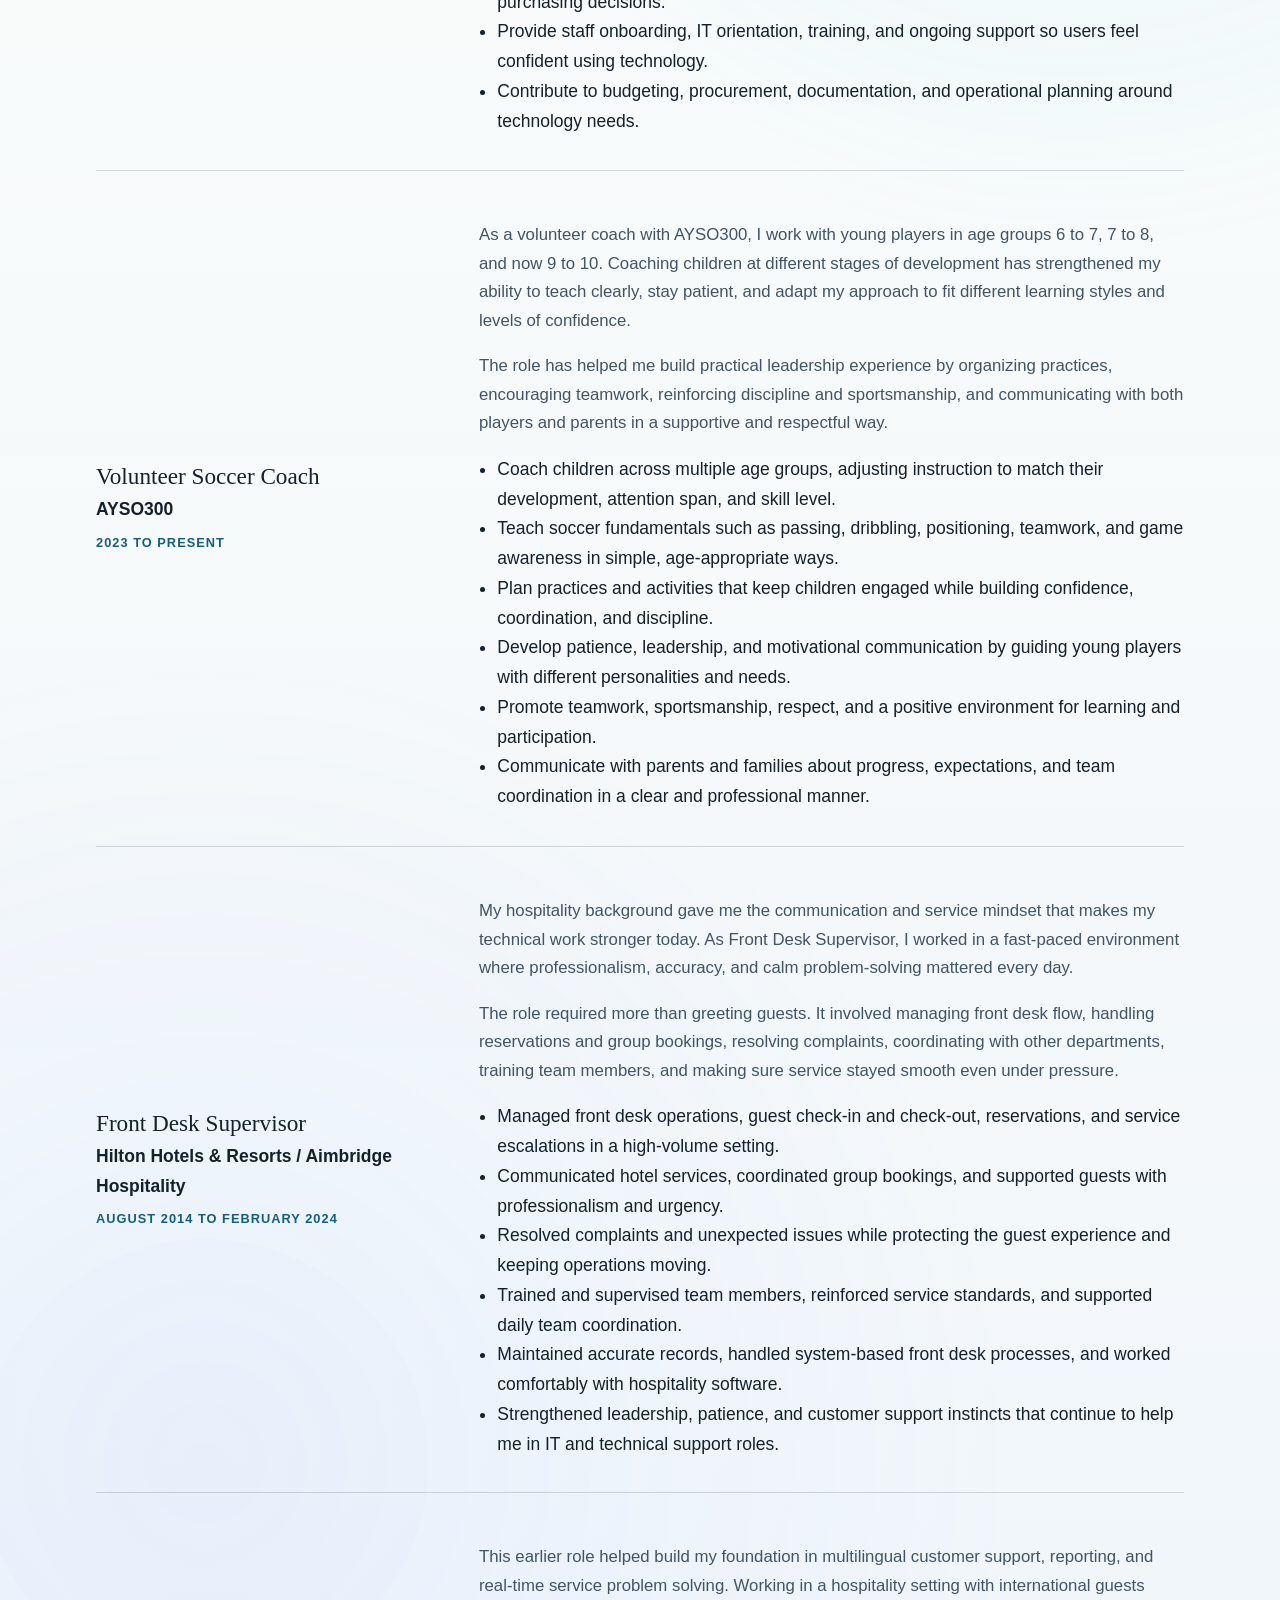
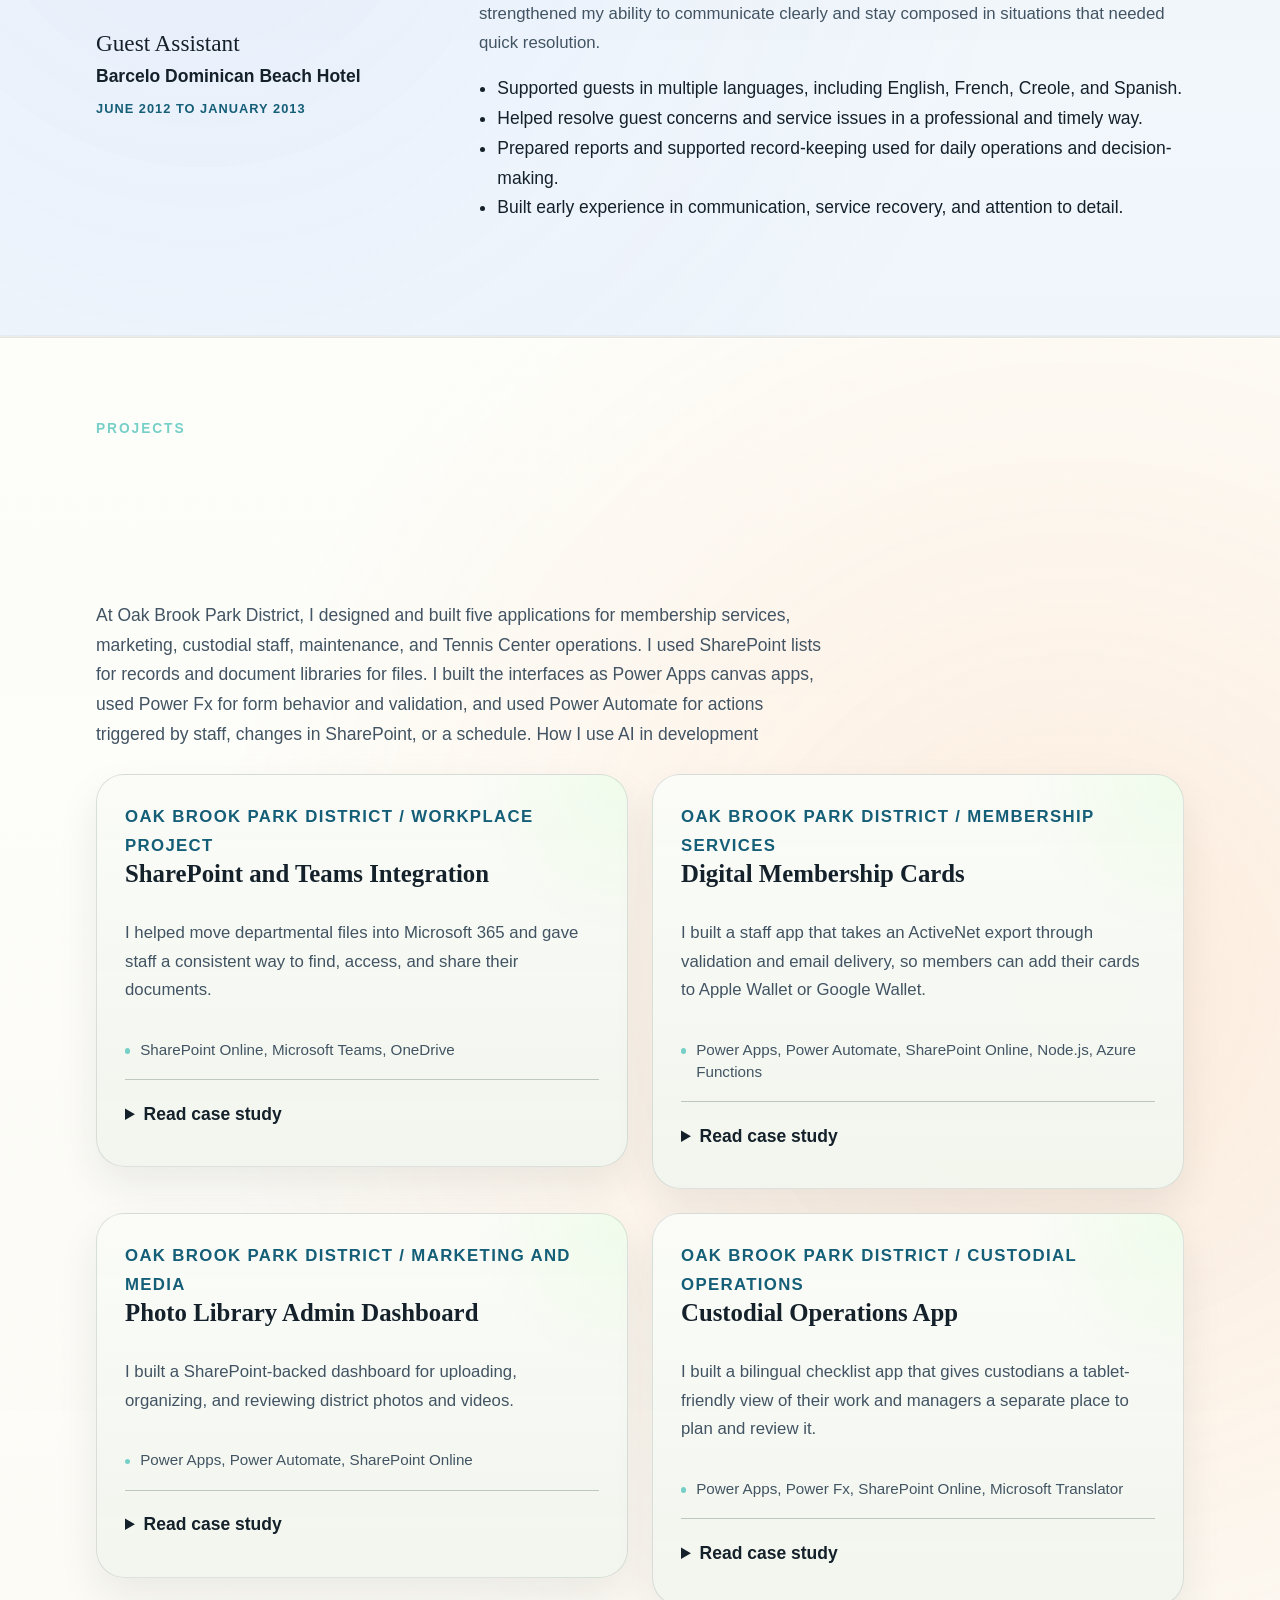
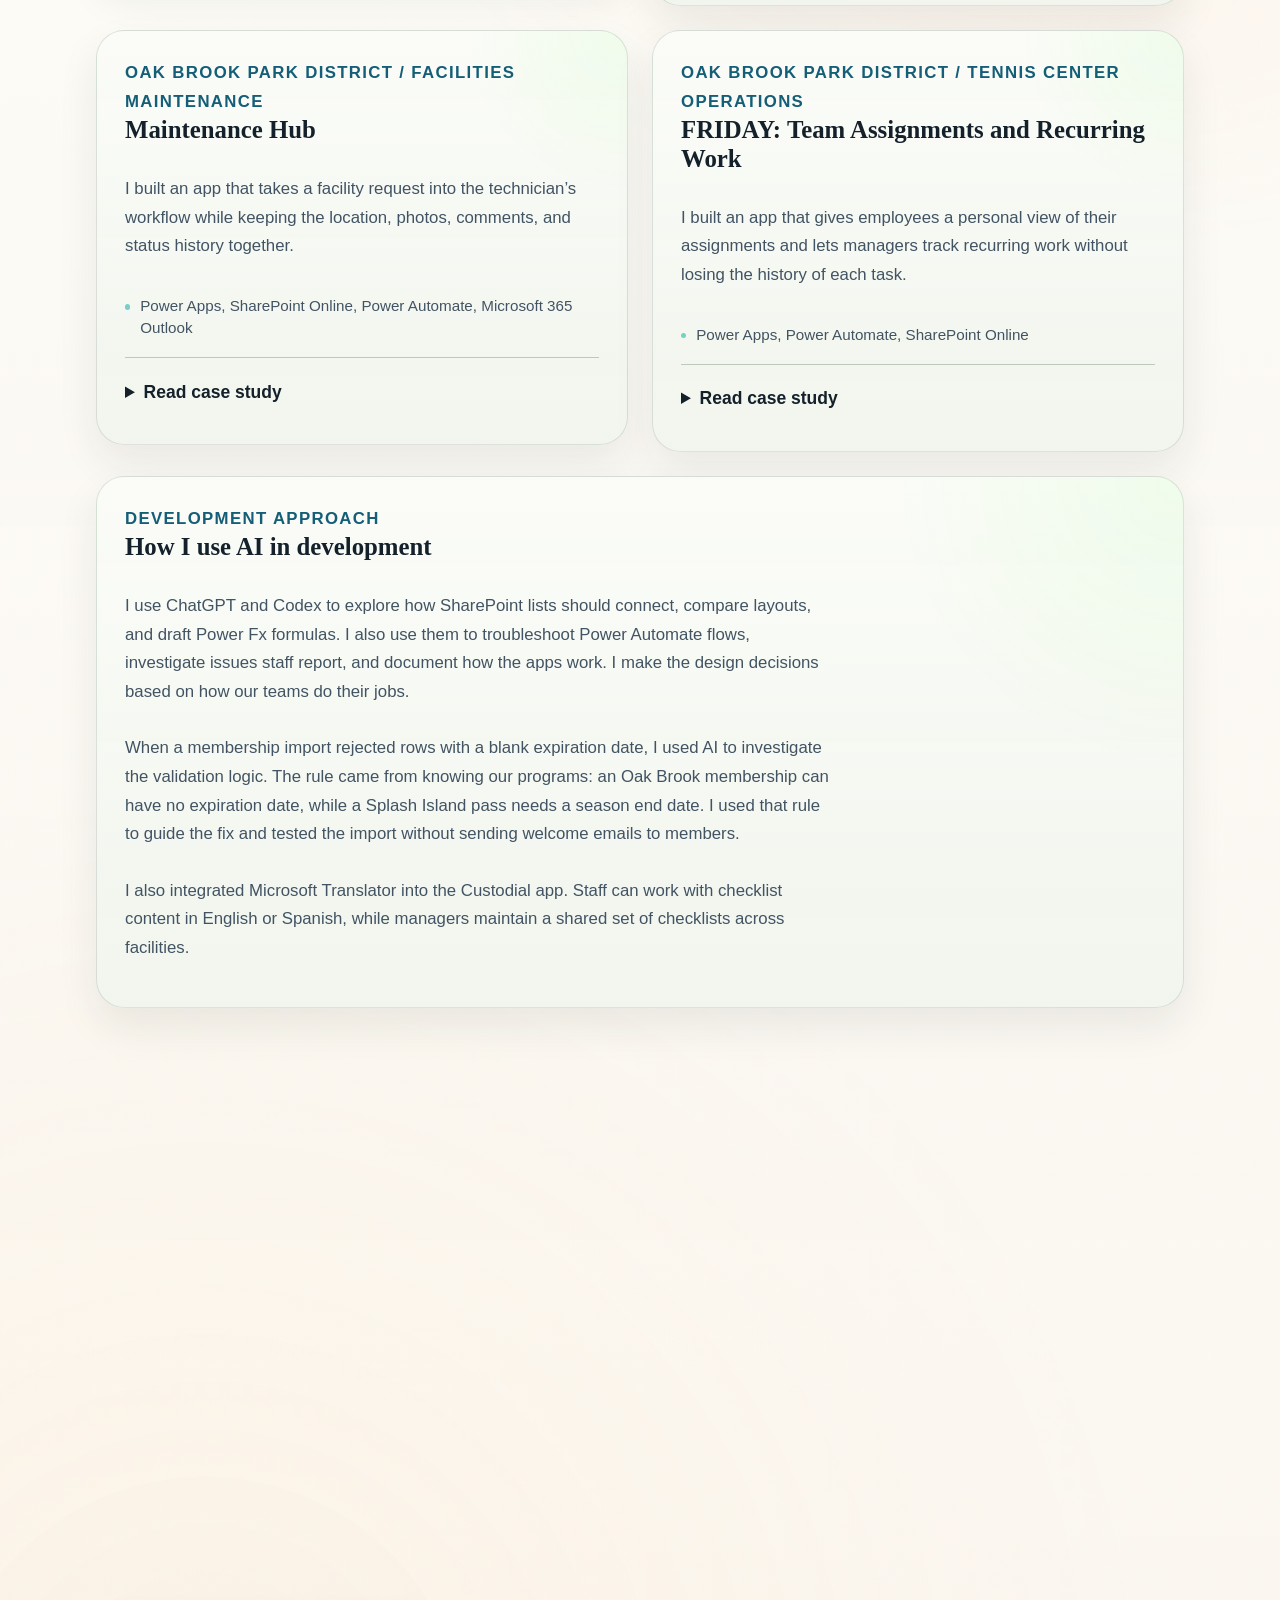
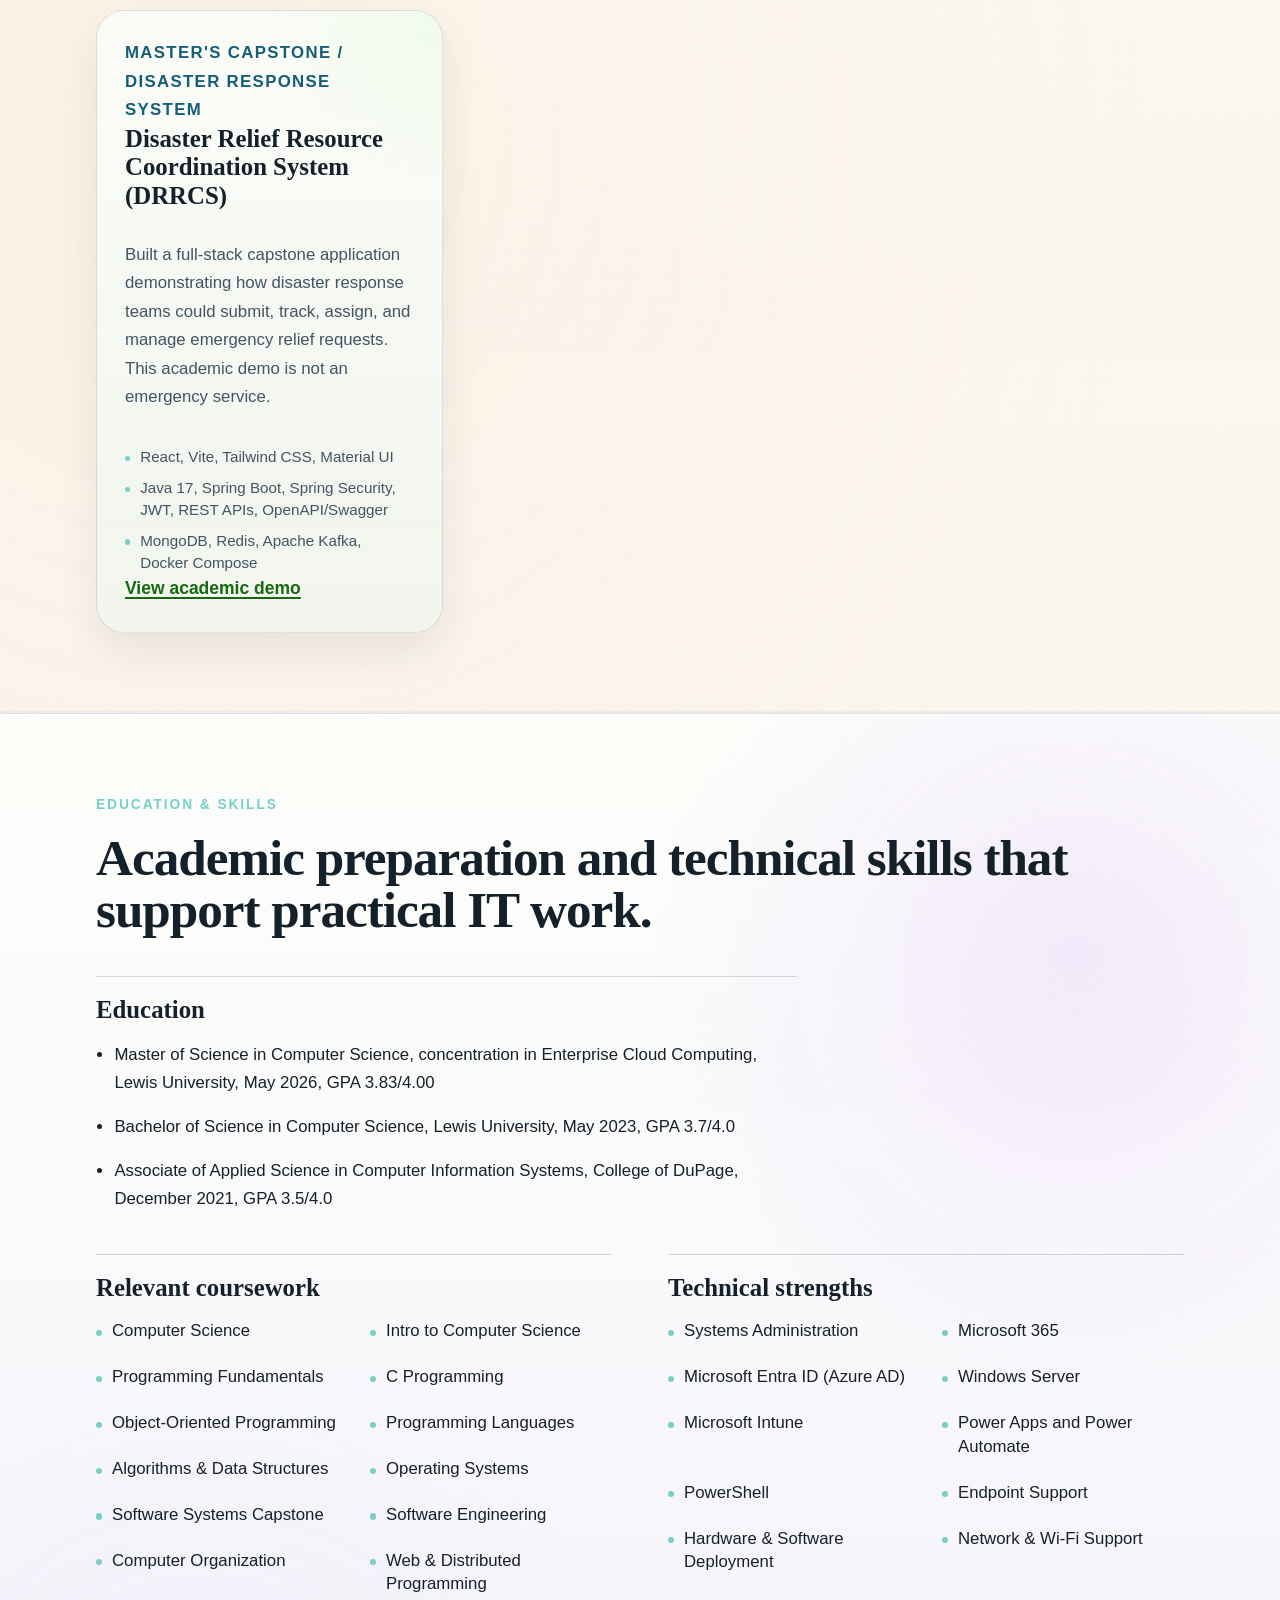
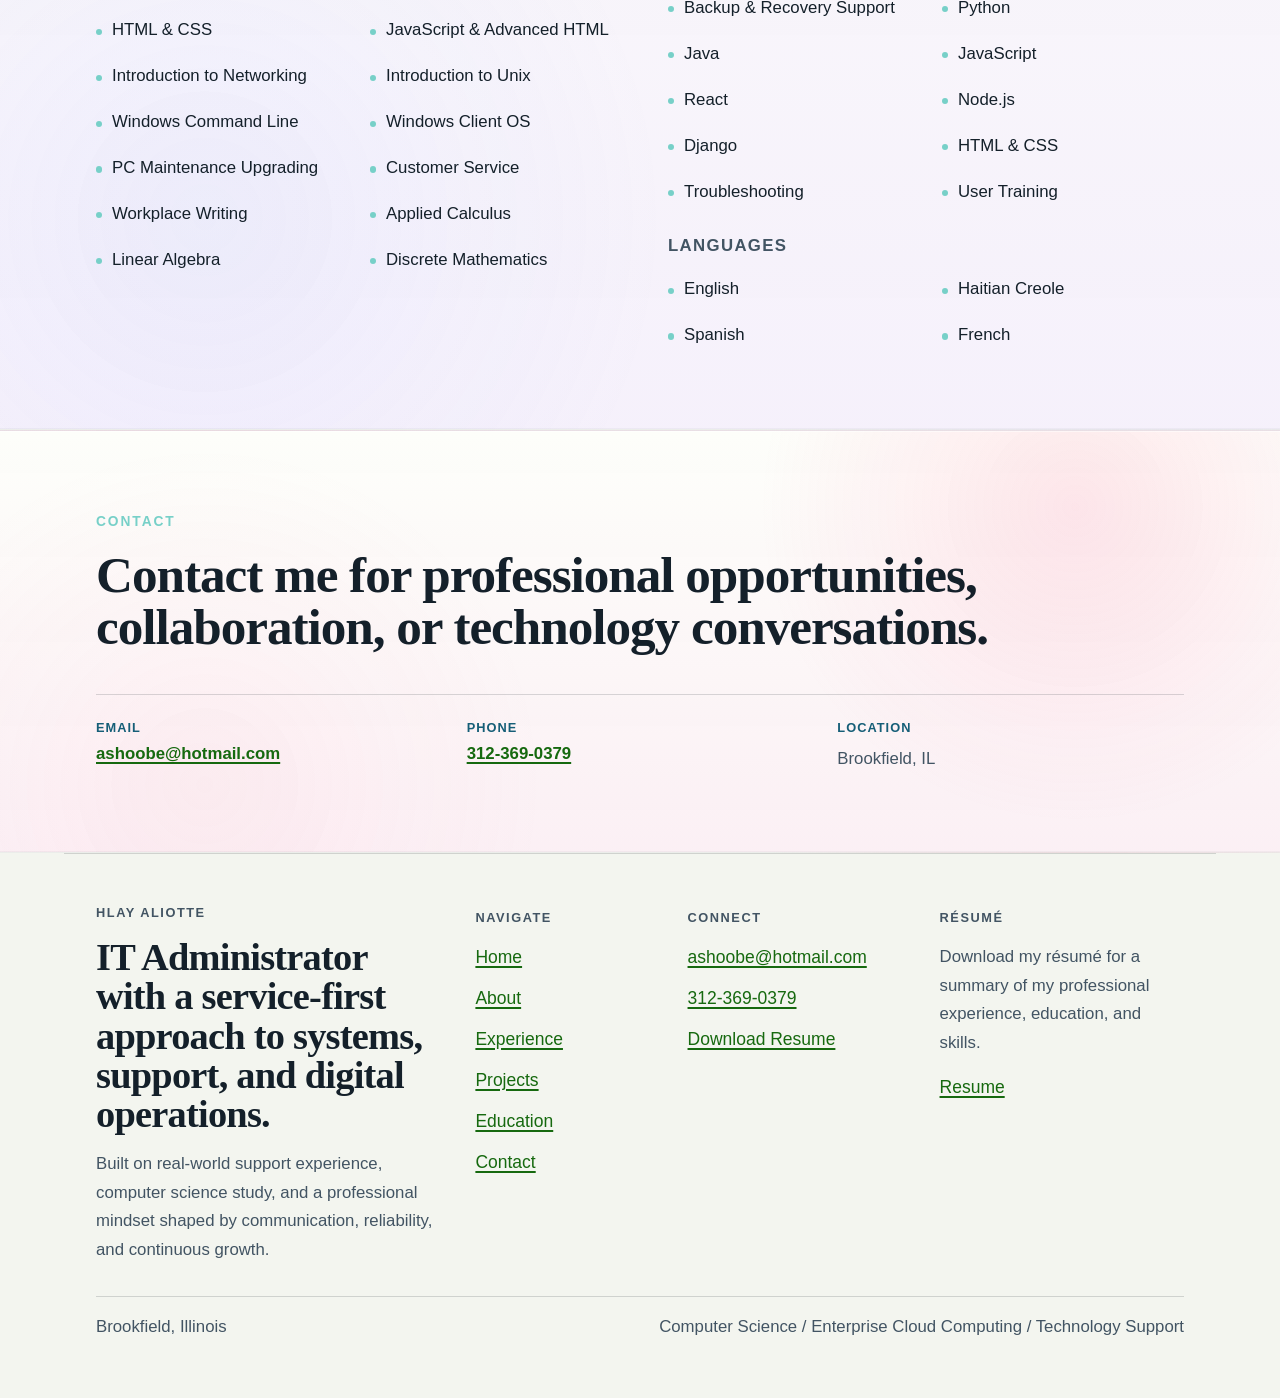
==== commit f73e7518: "Show Manick case study in an overlay on the project list" ====
--- a/index.html
+++ b/index.html
@@ -30,6 +30,19 @@
       @media (max-width: 780px) {
         .workplace-grid { grid-template-columns: minmax(0, 1fr); }
       }
+      .manick-case-trigger { align-self: flex-start; margin-top: .65rem; min-height: 44px; border: 0; padding: .2rem 0; background: transparent; font: inherit; font-weight: 650; color: var(--link-accent); cursor: pointer; text-align: left; text-decoration: underline; text-underline-offset: .18em; }
+      .manick-case-trigger:hover { color: var(--text); }
+      #manick-case { position: fixed; inset: 0; margin: auto; width: min(48rem, calc(100% - 2rem)); max-width: none; max-height: calc(100% - 2rem); max-height: calc(100dvh - 2rem); padding: 0; overflow: auto; overscroll-behavior: contain; border: 1px solid var(--border); border-radius: var(--radius-md); background: var(--surface); color: var(--text); box-shadow: var(--shadow-lift); }
+      #manick-case::backdrop { background: rgba(11, 17, 24, .67); }
+      .manick-case-header { position: sticky; top: 0; z-index: 1; display: flex; align-items: flex-start; justify-content: space-between; gap: .75rem; padding: clamp(.85rem, 3vw, 1.4rem); background: var(--surface); border-bottom: 1px solid var(--border); }
+      .manick-case-header h2 { font-size: clamp(1.25rem, 3vw, 1.85rem); margin: 0; line-height: 1.2; }
+      .manick-case-close { min-height: 44px; padding: .4rem .75rem; border: 1px solid var(--border); border-radius: .6rem; background: var(--surface-muted); color: var(--text); font: inherit; font-weight: 650; cursor: pointer; }
+      .manick-case-close:hover { border-color: var(--link-accent); }
+      .manick-case-body { padding: clamp(1rem, 4vw, 1.75rem); }
+      .manick-case-body section + section { margin-top: 1.3rem; padding-top: 1.3rem; border-top: 1px solid var(--border); }
+      .manick-case-body h3 { font-size: clamp(1.1rem, 2vw, 1.4rem); margin: 0 0 .4rem; }
+      .manick-case-body p { margin: 0; color: var(--text-soft); line-height: 1.65; }
+      .manick-case-site { display: inline-block; margin-top: 1.4rem; color: var(--link-accent); font-weight: 650; text-decoration: underline; text-underline-offset: .18em; }
     </style>
   </head>
   <body>
@@ -530,7 +543,7 @@
               <li>Python, Django, MySQL, Tiptap</li>
               <li>Django templates, HTML, CSS, JavaScript, PythonAnywhere</li>
             </ul>
-            <a class="client-site-link" href="projects/albert-manick.html" aria-label="Read case study: Albert Manick">Read case study</a>
+            <button type="button" class="manick-case-trigger" id="manick-case-trigger" aria-haspopup="dialog" aria-controls="manick-case" aria-label="Read case study: Albert Manick">Read case study</button>
             <a class="client-site-link" href="https://www.albertmanick.com/" target="_blank" rel="noreferrer">Visit Albert Manick’s website</a>
           </article>
 
@@ -741,5 +754,47 @@
     </footer>
 
     <script src="script.js"></script>
+    <dialog id="manick-case" aria-labelledby="manick-case-title">
+      <div class="manick-case-header">
+        <h2 id="manick-case-title">Albert Manick: Author and Artist Website</h2>
+        <form method="dialog"><button class="manick-case-close" type="submit" autofocus>Close</button></form>
+      </div>
+      <div class="manick-case-body">
+      <section>
+        <h3>Serialized stories</h3>
+        <p>Manick’s eight-part series, <cite>When Dr Lecter meets the Joker</cite>, used to appear as separate posts with the newest first. I brought the installments together under one title with a table of contents and next-part links, while preserving the original URLs. When Manick publishes Part 9, the contents update automatically and Part 8 links to it.</p>
+      </section>
+      <section>
+        <h3>Gallery, poetry, and books</h3>
+        <p>I redesigned the gallery so visitors can browse paintings and exhibition photos, enlarge an image, and read the artist’s note. The poetry page shows one poem at a time. The book page presents <cite>My Soul Laid Bare... Why Not?</cite> with a three-dimensional cover and links to the Kindle and paperback editions.</p>
+      </section>
+      <section>
+        <h3>Content Studio</h3>
+        <p>I customized Django Admin so Manick can manage books, poems, artwork, pages, and blog posts in one place. Tiptap lets him format and preview his writing. He can save draft edits to a published piece without making them public until he’s ready.</p>
+      </section>
+      <section>
+        <h3>Publishing without redesigning</h3>
+        <p>Manick chooses Artwork or Exhibition photos when he uploads an image. The site places it in the right collection and applies the gold frame automatically. When he adds an installment, he selects its series and the dashboard assigns the next available part number.</p>
+      </section>
+      <section>
+        <h3>Implementation and testing</h3>
+        <p>I used Python, Django, and MySQL for the content models and publishing workflow, and Django templates, HTML, CSS, and JavaScript for responsive layouts. The site is hosted on PythonAnywhere. I tested adding a chapter, moving a photo between categories, and keeping draft edits private through the admin forms.</p>
+      </section>
+        <a class="manick-case-site" href="https://www.albertmanick.com/" target="_blank" rel="noreferrer">Visit Albert Manick’s website</a>
+      </div>
+    </dialog>
+    <script>
+      (() => {
+        const panel = document.getElementById("manick-case");
+        const trigger = document.getElementById("manick-case-trigger");
+        trigger.addEventListener("click", () => {
+          if (!panel.open) {
+            panel.showModal();
+            panel.scrollTop = 0;
+          }
+        });
+        panel.addEventListener("close", () => trigger.focus({ preventScroll: true }));
+      })();
+    </script>
   </body>
 </html>
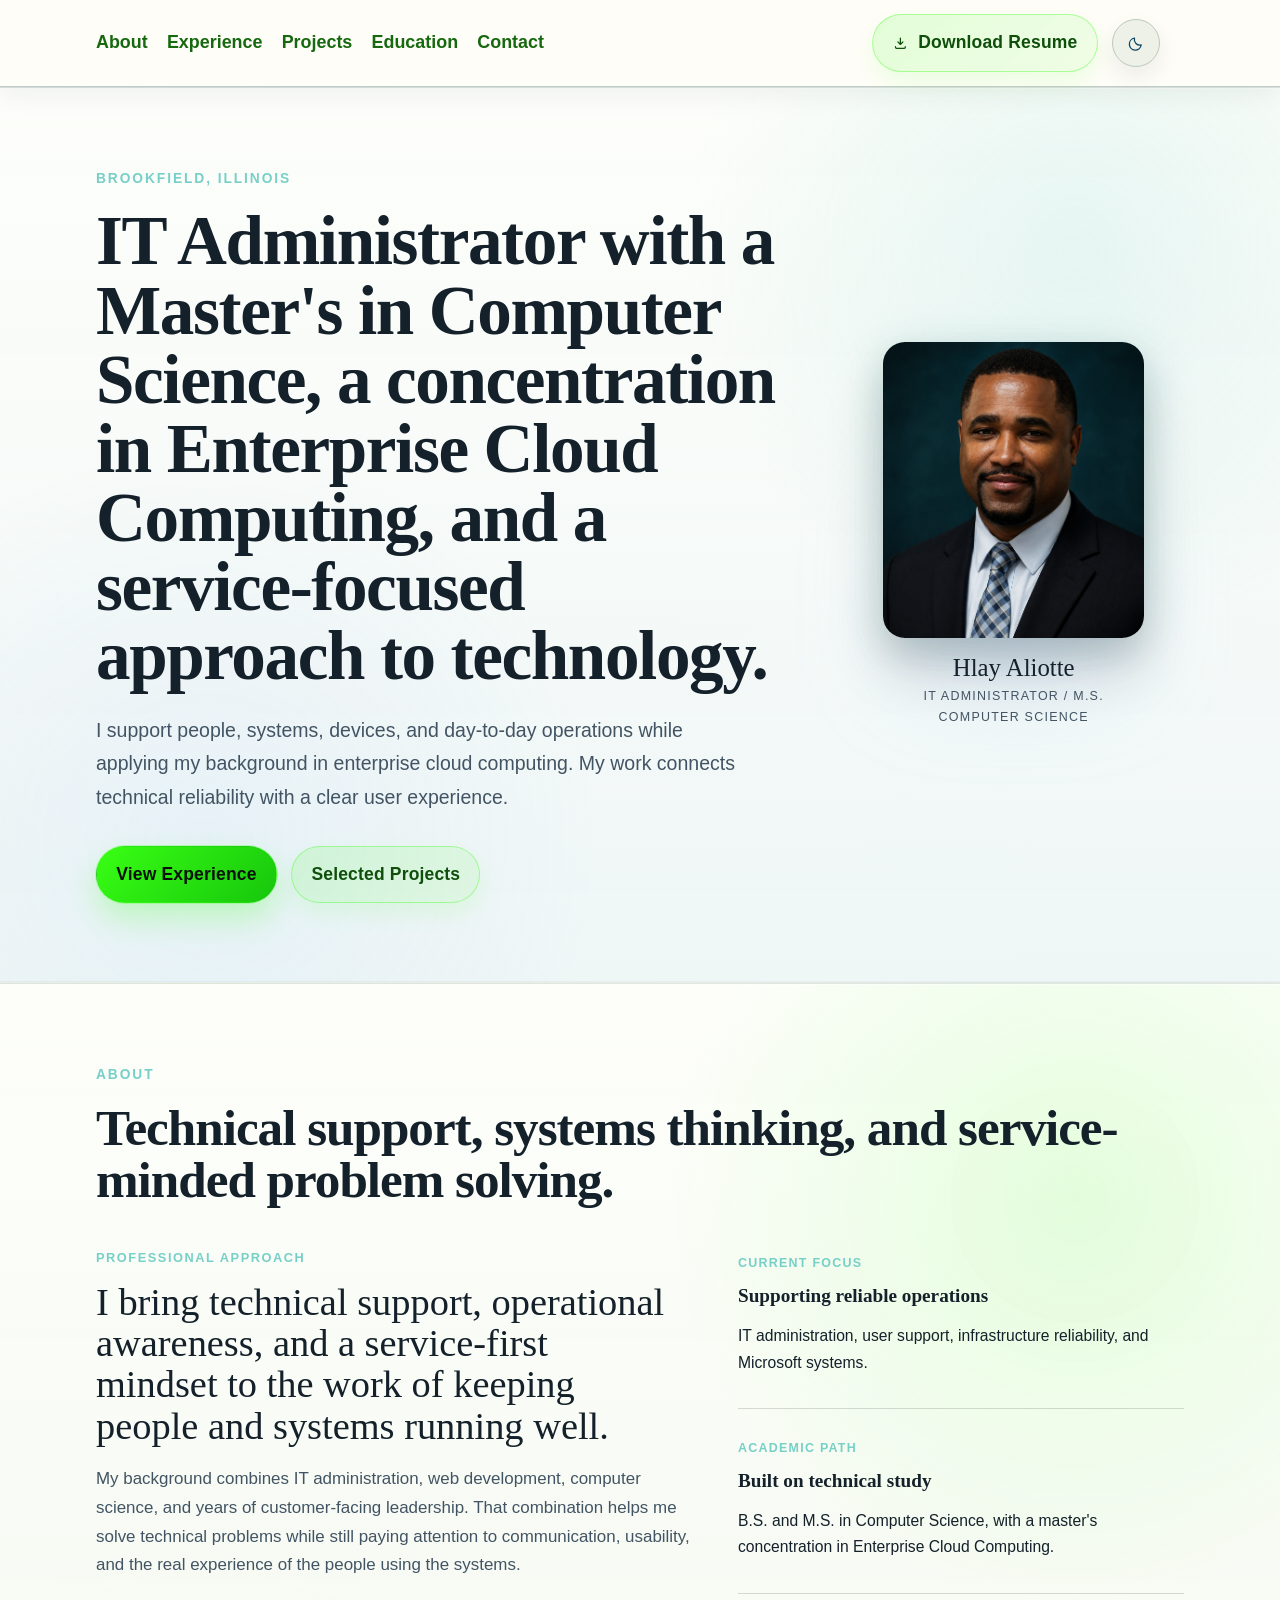
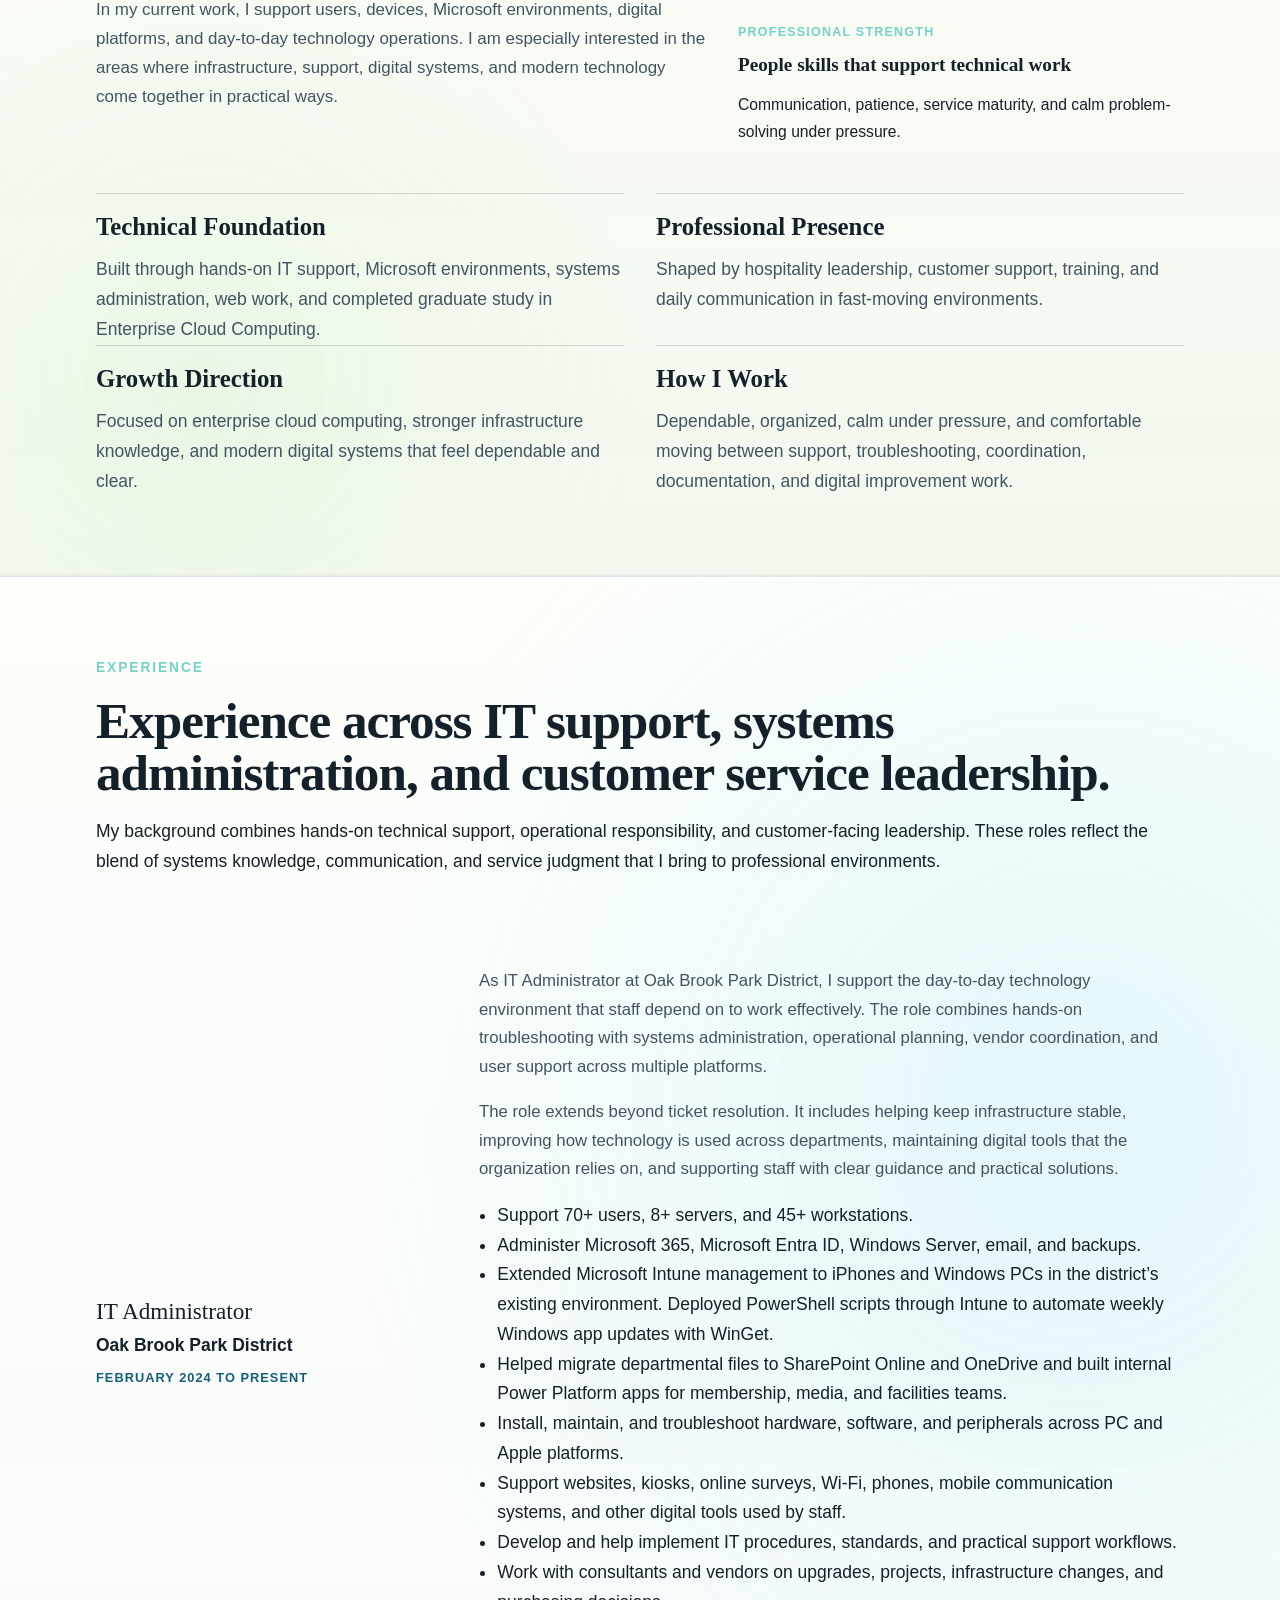
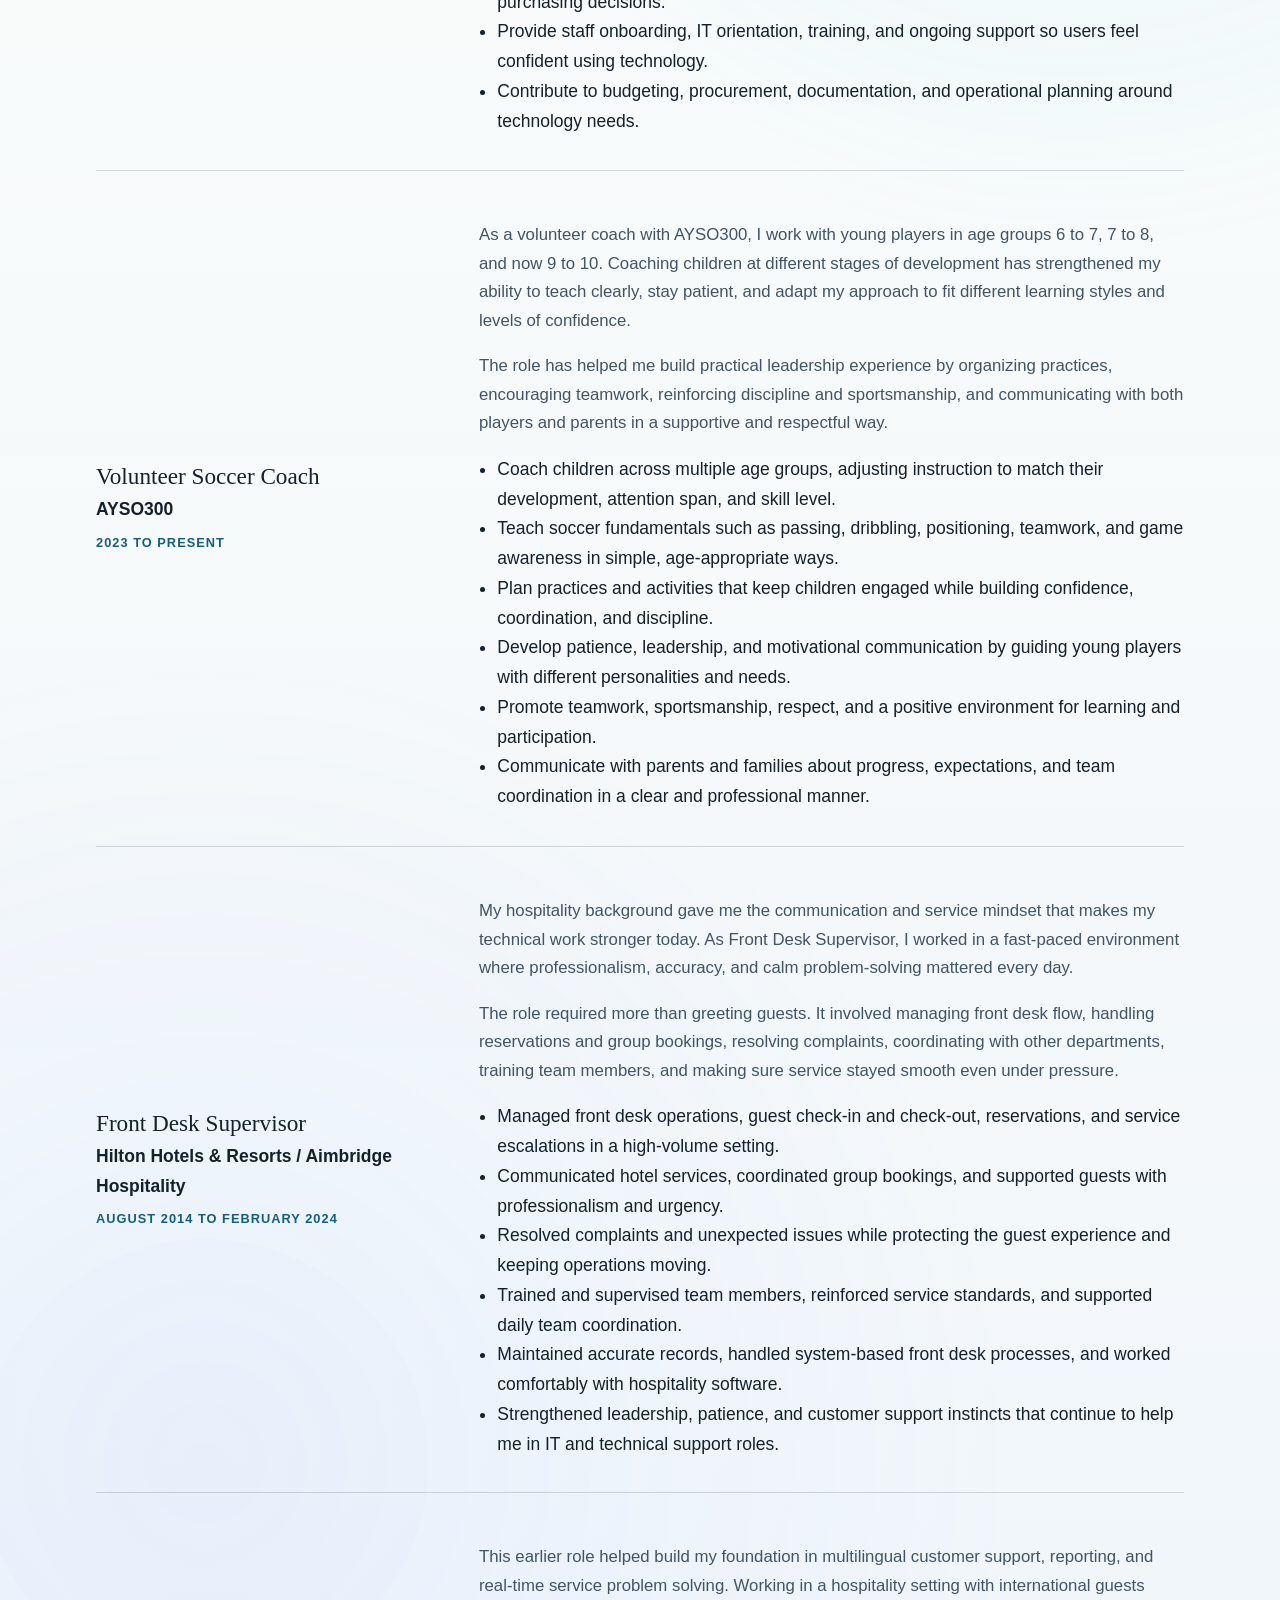
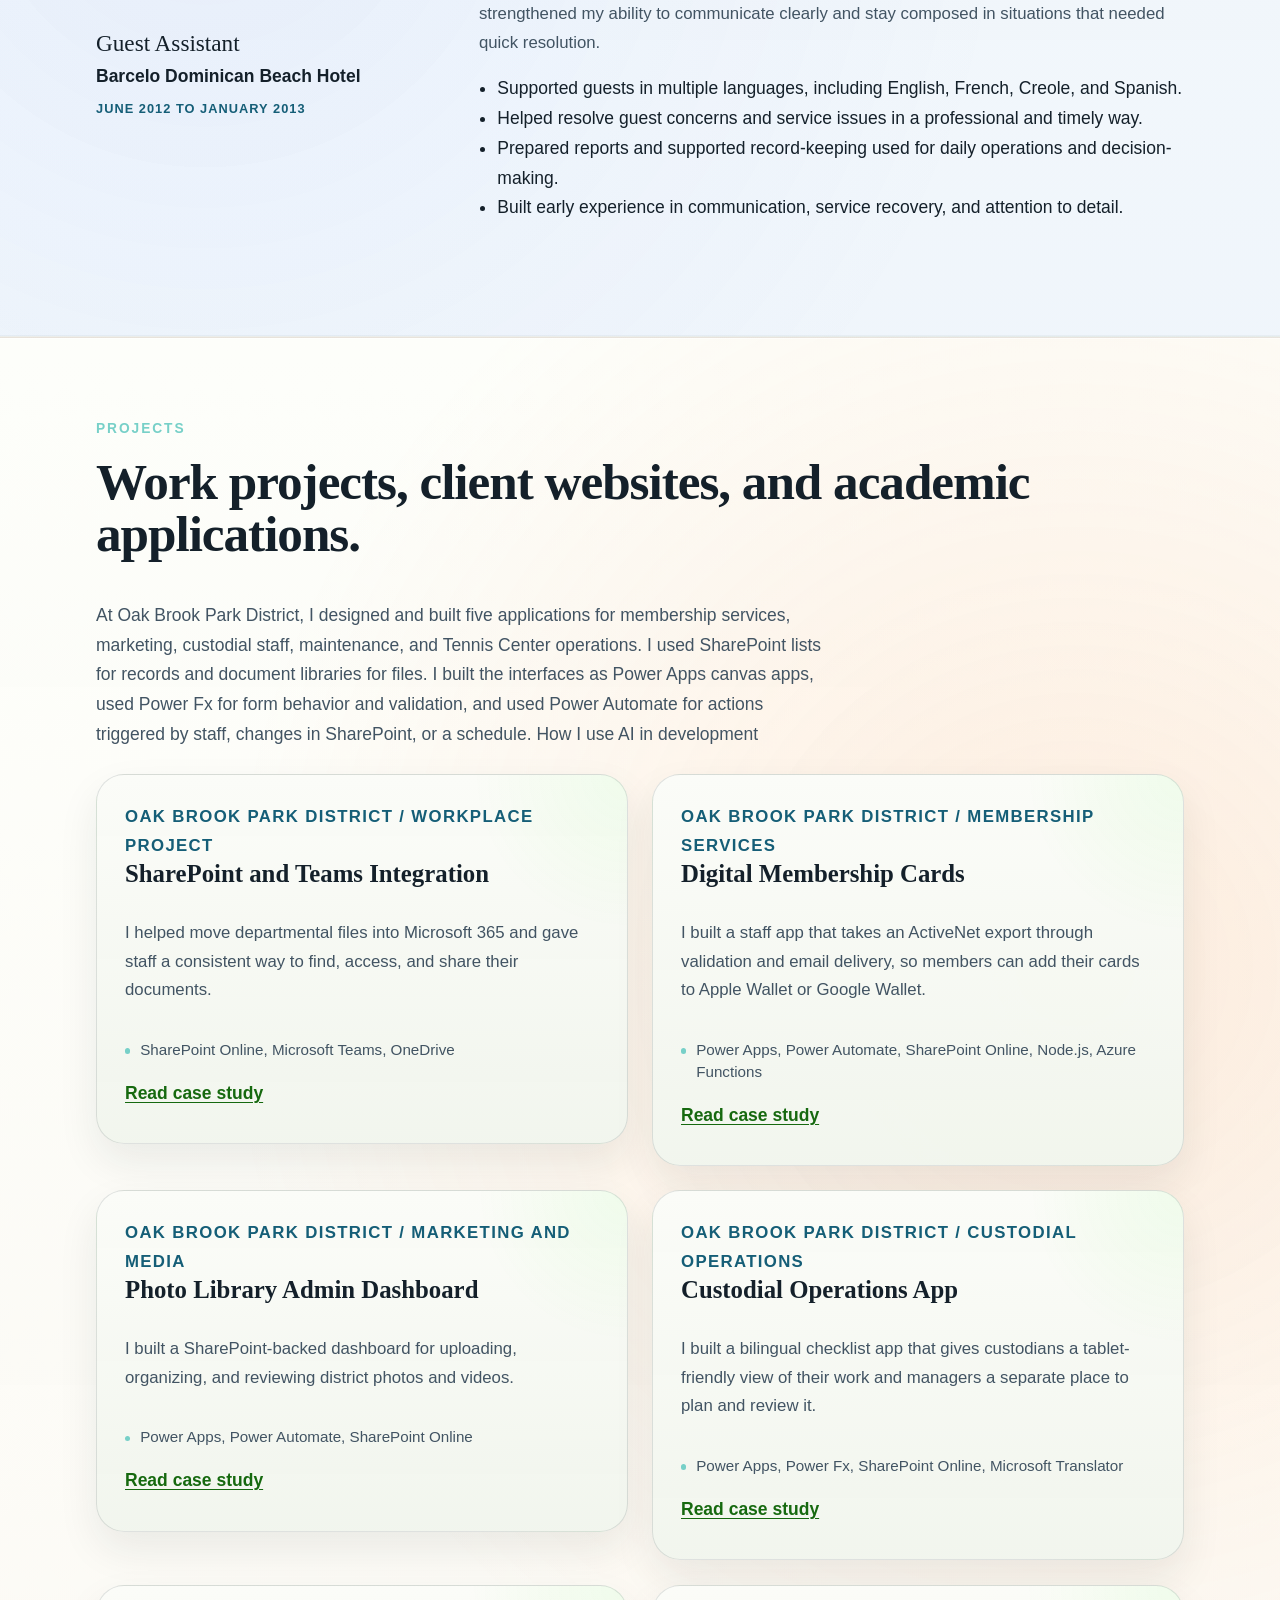
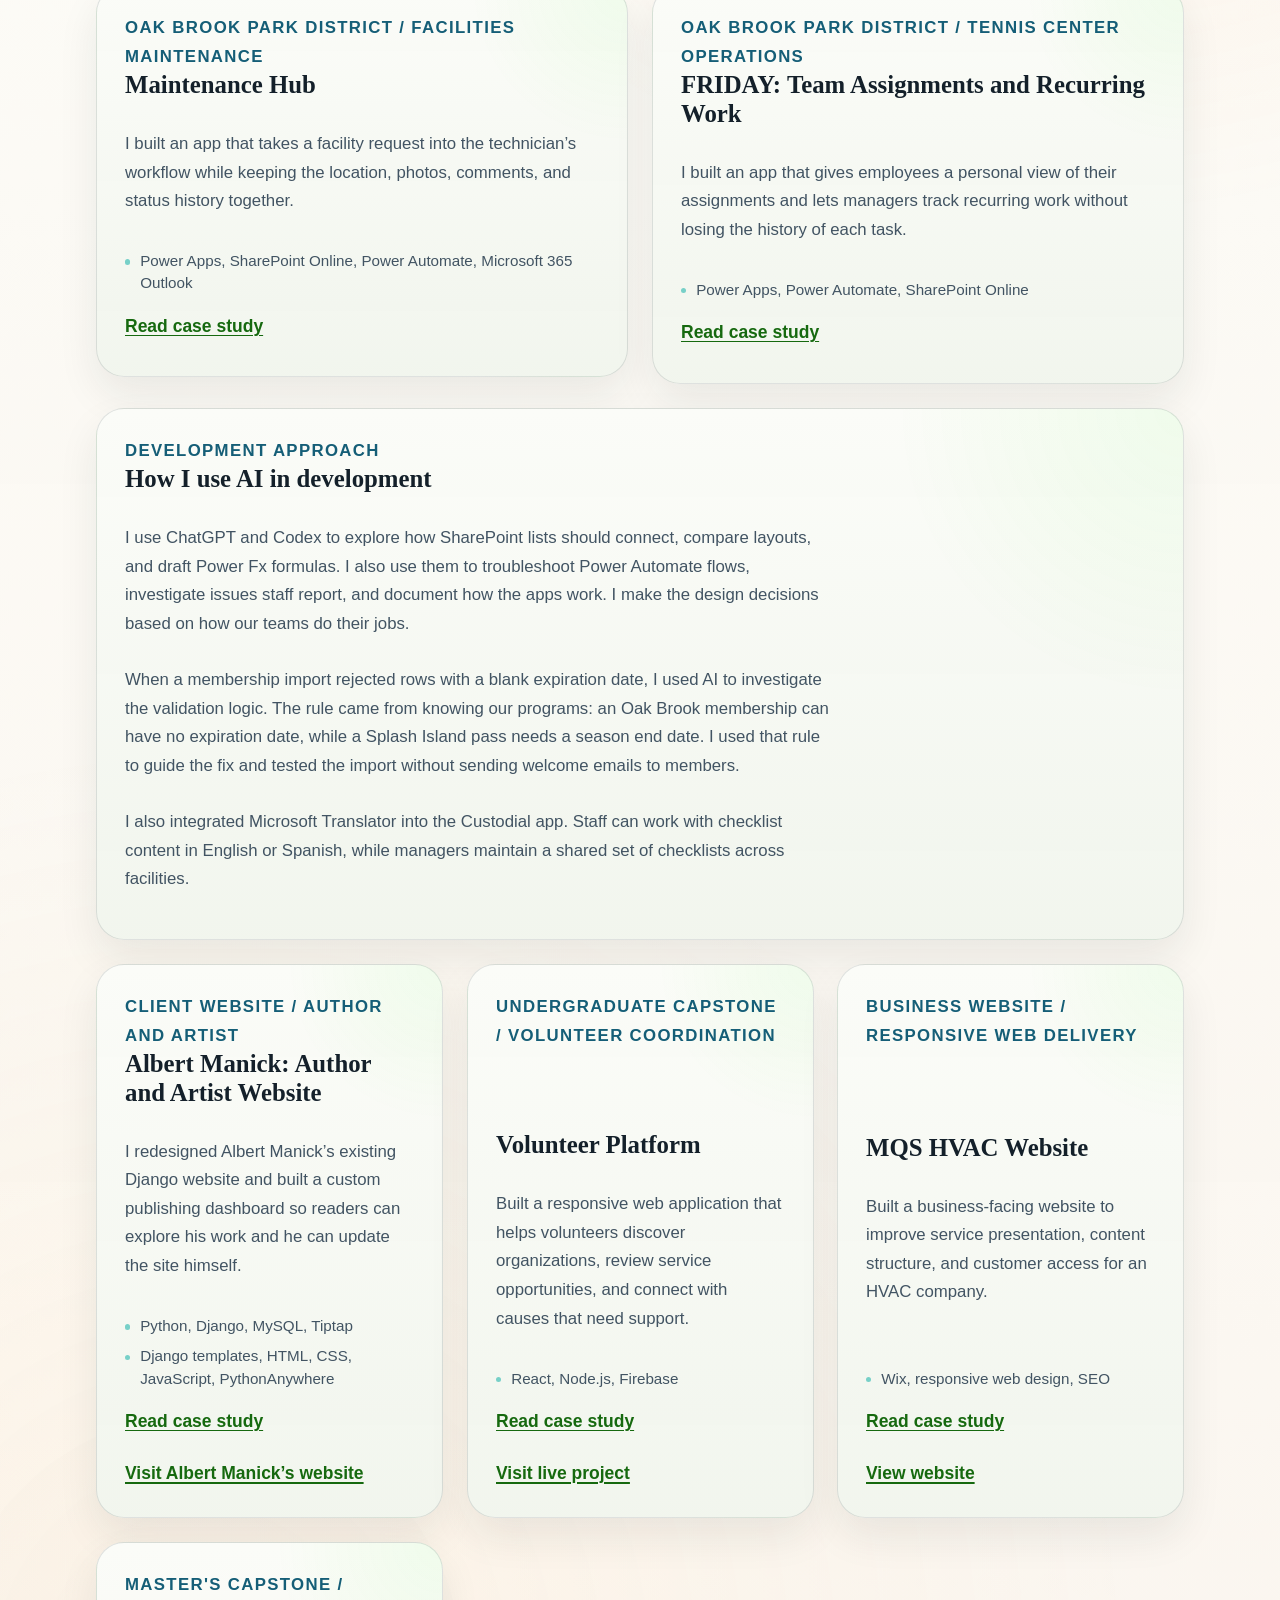
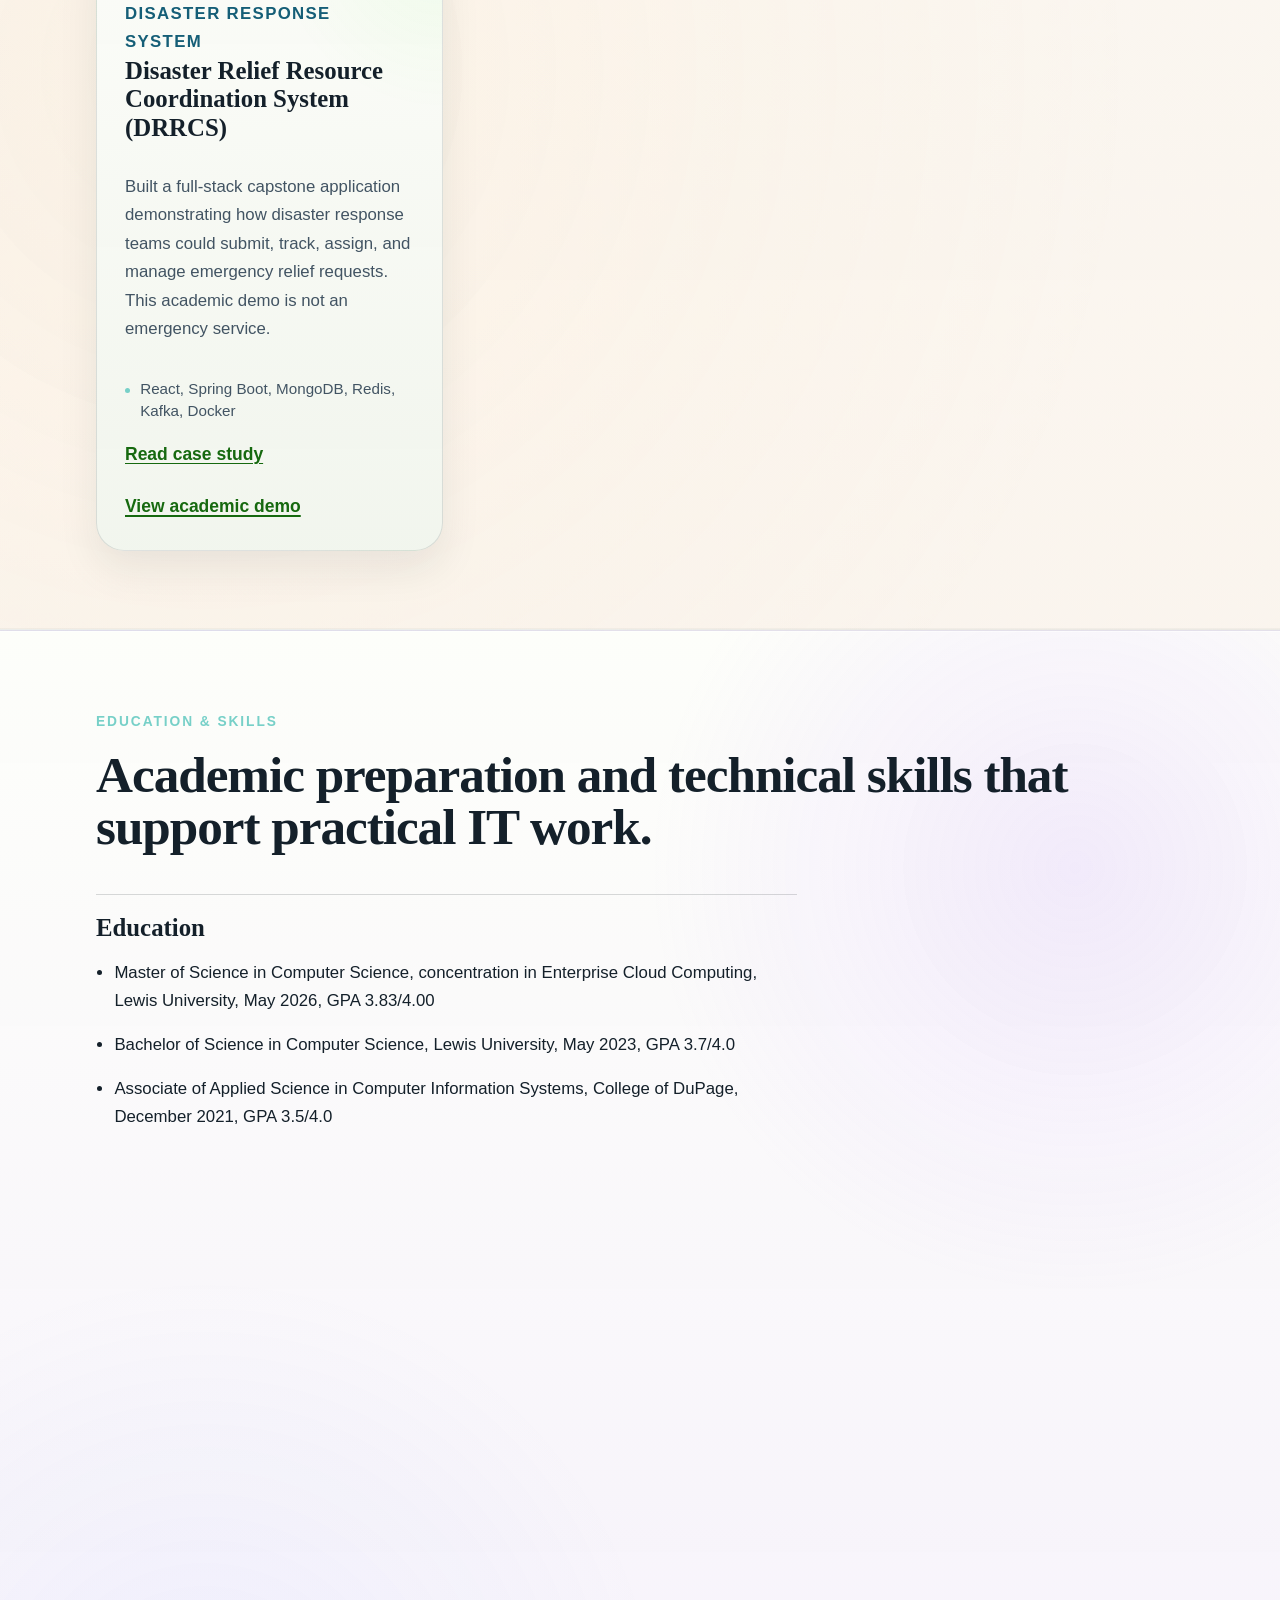
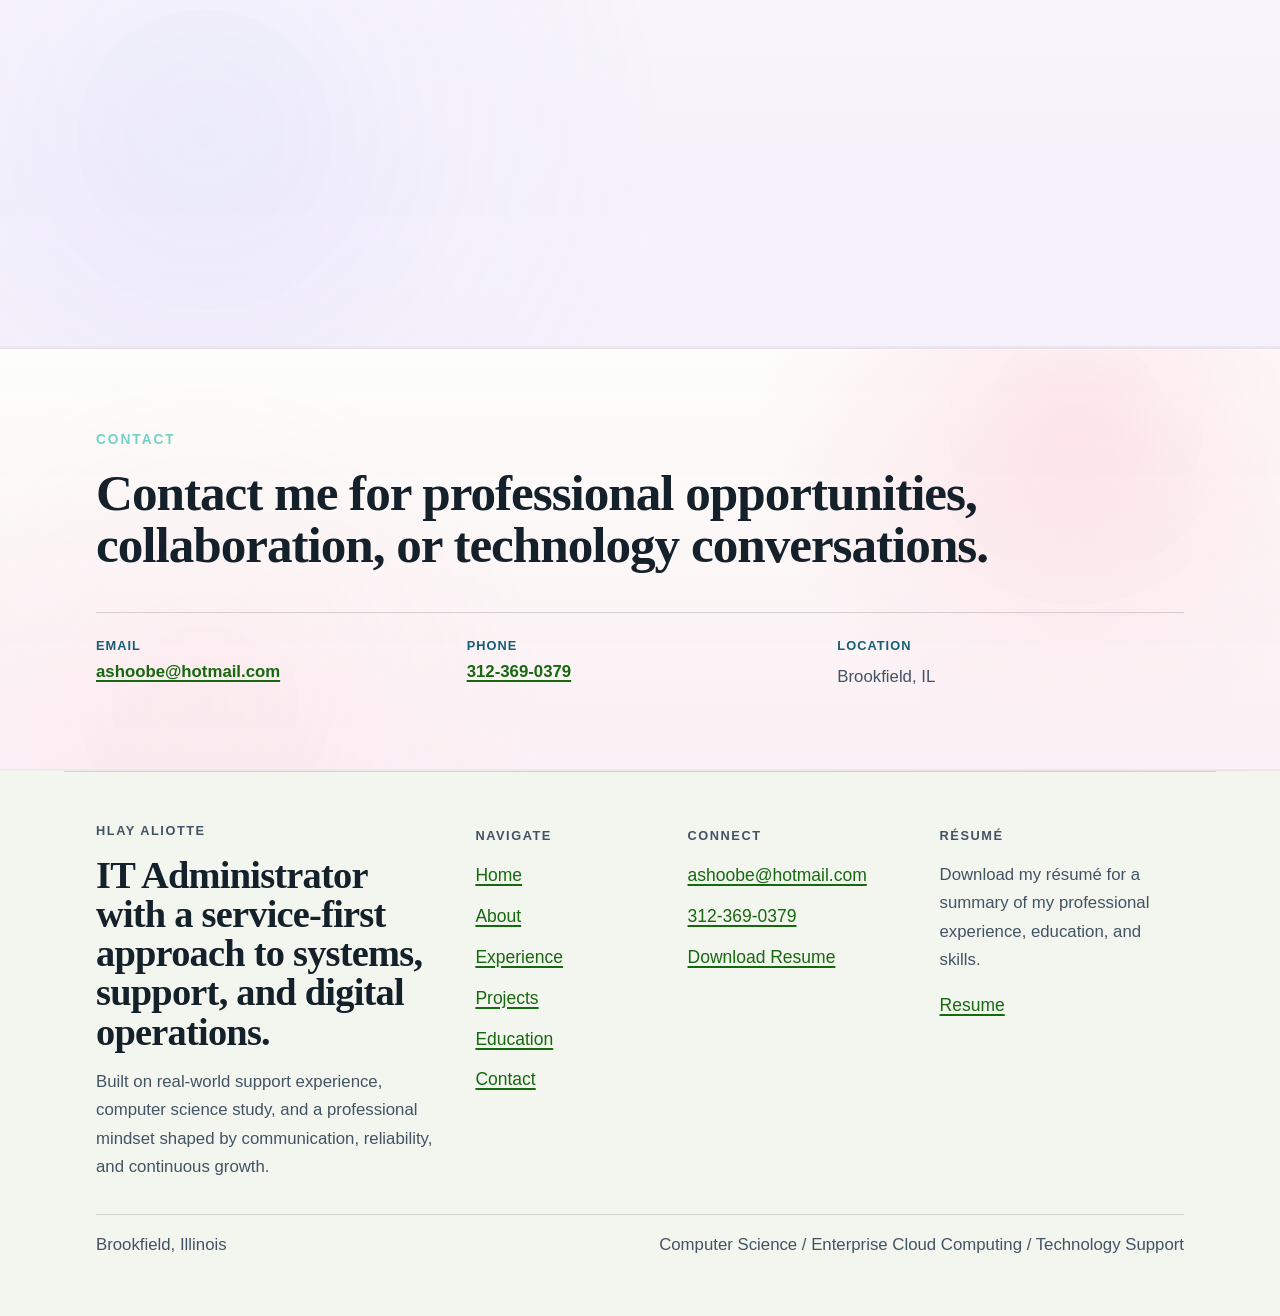
==== commit 6151be1c: "Open all ten portfolio case studies in consistent overlays" ====
--- a/index.html
+++ b/index.html
@@ -13,14 +13,6 @@
       .workplace-grid { grid-template-columns: repeat(2, minmax(0, 1fr)); align-items: start; }
       .workplace-card { scroll-margin-top: 6rem; }
       .workplace-card p { max-width: 62ch; }
-      .workplace-details { margin-top: 1.15rem; padding-top: 0.65rem; border-top: 1px solid var(--border); }
-      .workplace-details summary { color: var(--text); font-weight: 700; cursor: pointer; min-height: 44px; padding-block: 0.55rem; }
-      .workplace-details summary:hover { text-decoration: underline; text-underline-offset: 0.2em; }
-      .workplace-details summary:focus-visible { outline: 2px solid currentColor; outline-offset: 3px; }
-      .workplace-details dl { margin: 0.5rem 0 0; line-height: 1.6; }
-      .workplace-details dt { font-weight: 700; color: var(--text); }
-      .workplace-details dd { margin: 0.2rem 0 0.85rem; color: var(--text-soft); }
-      .workplace-details dd:last-child { margin-bottom: 0; }
       .projects-intro { max-width: 76ch; color: var(--text-soft); margin: 0 0 1.5rem; }
       .project-method { margin-top: 1.5rem; }
       .project-method p:not(.project-kicker) { max-width: 76ch; }
@@ -30,19 +22,19 @@
       @media (max-width: 780px) {
         .workplace-grid { grid-template-columns: minmax(0, 1fr); }
       }
-      .manick-case-trigger { align-self: flex-start; margin-top: .65rem; min-height: 44px; border: 0; padding: .2rem 0; background: transparent; font: inherit; font-weight: 650; color: var(--link-accent); cursor: pointer; text-align: left; text-decoration: underline; text-underline-offset: .18em; }
-      .manick-case-trigger:hover { color: var(--text); }
-      #manick-case { position: fixed; inset: 0; margin: auto; width: min(48rem, calc(100% - 2rem)); max-width: none; max-height: calc(100% - 2rem); max-height: calc(100dvh - 2rem); padding: 0; overflow: auto; overscroll-behavior: contain; border: 1px solid var(--border); border-radius: var(--radius-md); background: var(--surface); color: var(--text); box-shadow: var(--shadow-lift); }
-      #manick-case::backdrop { background: rgba(11, 17, 24, .67); }
-      .manick-case-header { position: sticky; top: 0; z-index: 1; display: flex; align-items: flex-start; justify-content: space-between; gap: .75rem; padding: clamp(.85rem, 3vw, 1.4rem); background: var(--surface); border-bottom: 1px solid var(--border); }
-      .manick-case-header h2 { font-size: clamp(1.25rem, 3vw, 1.85rem); margin: 0; line-height: 1.2; }
-      .manick-case-close { min-height: 44px; padding: .4rem .75rem; border: 1px solid var(--border); border-radius: .6rem; background: var(--surface-muted); color: var(--text); font: inherit; font-weight: 650; cursor: pointer; }
-      .manick-case-close:hover { border-color: var(--link-accent); }
-      .manick-case-body { padding: clamp(1rem, 4vw, 1.75rem); }
-      .manick-case-body section + section { margin-top: 1.3rem; padding-top: 1.3rem; border-top: 1px solid var(--border); }
-      .manick-case-body h3 { font-size: clamp(1.1rem, 2vw, 1.4rem); margin: 0 0 .4rem; }
-      .manick-case-body p { margin: 0; color: var(--text-soft); line-height: 1.65; }
-      .manick-case-site { display: inline-block; margin-top: 1.4rem; color: var(--link-accent); font-weight: 650; text-decoration: underline; text-underline-offset: .18em; }
+      .project-case-trigger { align-self: flex-start; margin-top: .65rem; min-height: 44px; border: 0; padding: .2rem 0; background: transparent; font: inherit; font-weight: 650; color: var(--link-accent); cursor: pointer; text-align: left; text-decoration: underline; text-underline-offset: .18em; }
+      .project-case-trigger:hover { color: var(--text); }
+      .project-case { position: fixed; inset: 0; margin: auto; width: min(48rem, calc(100% - 2rem)); max-width: none; max-height: calc(100% - 2rem); max-height: calc(100dvh - 2rem); padding: 0; overflow: auto; overscroll-behavior: contain; border: 1px solid var(--border); border-radius: var(--radius-md); background: var(--surface); color: var(--text); box-shadow: var(--shadow-lift); }
+      .project-case::backdrop { background: rgba(11, 17, 24, .67); }
+      .project-case-header { position: sticky; top: 0; z-index: 1; display: flex; align-items: flex-start; justify-content: space-between; gap: .75rem; padding: clamp(.85rem, 3vw, 1.4rem); background: var(--surface); border-bottom: 1px solid var(--border); }
+      .project-case-header h2 { font-size: clamp(1.25rem, 3vw, 1.85rem); margin: 0; line-height: 1.2; }
+      .project-case-close { min-height: 44px; padding: .4rem .75rem; border: 1px solid var(--border); border-radius: .6rem; background: var(--surface-muted); color: var(--text); font: inherit; font-weight: 650; cursor: pointer; }
+      .project-case-close:hover { border-color: var(--link-accent); }
+      .project-case-body { padding: clamp(1rem, 4vw, 1.75rem); }
+      .project-case-body section + section { margin-top: 1.3rem; padding-top: 1.3rem; border-top: 1px solid var(--border); }
+      .project-case-body h3 { font-size: clamp(1.1rem, 2vw, 1.4rem); margin: 0 0 .4rem; }
+      .project-case-body p { margin: 0; color: var(--text-soft); line-height: 1.65; }
+      .project-case-site { display: inline-block; margin-top: 1.4rem; color: var(--link-accent); font-weight: 650; text-decoration: underline; text-underline-offset: .18em; }
     </style>
   </head>
   <body>
@@ -403,17 +395,7 @@
             <h3>SharePoint and Teams Integration</h3>
             <p>I helped move departmental files into Microsoft 365 and gave staff a consistent way to find, access, and share their documents.</p>
             <ul class="project-tech-list"><li>SharePoint Online, Microsoft Teams, OneDrive</li></ul>
-            <details class="workplace-details">
-              <summary>Read case study<span class="sr-only">: SharePoint and Teams Integration</span></summary>
-              <dl>
-                <dt>The challenge</dt>
-                <dd>Departments needed a common folder structure and access to the right documents, whether staff were working from a computer or a phone.</dd>
-                <dt>My role</dt>
-                <dd>I helped migrate departmental files to SharePoint Online and OneDrive, standardize folder structures, and organize access around each department’s needs. I trained staff to find documents on desktop and mobile and to share them directly from SharePoint.</dd>
-                <dt>What changed</dt>
-                <dd>Departments had a common folder structure and appropriate access. Staff could find and share documents from desktop and mobile using the same process.</dd>
-              </dl>
-            </details>
+            <button type="button" class="project-case-trigger" aria-haspopup="dialog" aria-controls="case-sharepoint-teams" aria-label="Read case study: SharePoint and Teams Integration">Read case study</button>
           </article>
 
           <article class="project-card workplace-card reveal" id="digital-membership">
@@ -421,19 +403,7 @@
             <h3>Digital Membership Cards</h3>
             <p>I built a staff app that takes an ActiveNet export through validation and email delivery, so members can add their cards to Apple Wallet or Google Wallet.</p>
             <ul class="project-tech-list"><li>Power Apps, Power Automate, SharePoint Online, Node.js, Azure Functions</li></ul>
-            <details class="workplace-details">
-              <summary>Read case study<span class="sr-only">: Digital Membership Cards</span></summary>
-              <dl>
-                <dt>The challenge</dt>
-                <dd>When a member called about a missing card, staff needed to know whether the record had been imported, whether a card had been created, and what happened to the email.</dd>
-                <dt>Data and workflow</dt>
-                <dd>I organized the data across 15 SharePoint lists and a document library. Each upload has a batch ID, and each row gets a validation result. Staff can correct a missing pass number or invalid email without holding back valid rows. A member ID links the record to its passes and delivery attempts.</dd>
-                <dt>Wallet and delivery integration</dt>
-                <dd>Node.js functions parse CSV and Excel exports, generate signed Apple Wallet passes and Google Wallet cards, and encode the existing membership number as a Code 128 barcode. A separate delivery check is designed to use Exchange message trace to distinguish a send attempt from delivery to the receiving mail server.</dd>
-                <dt>How staff use it</dt>
-                <dd>Staff can search by pass number, review and correct imports, and resend cards. Managers can update the card design and set the season end date for Splash Island passes. Oak Brook memberships can be issued without an expiration date. The front desk can keep scanning the existing membership number.</dd>
-              </dl>
-            </details>
+            <button type="button" class="project-case-trigger" aria-haspopup="dialog" aria-controls="case-digital-membership" aria-label="Read case study: Digital Membership Cards">Read case study</button>
           </article>
 
           <article class="project-card workplace-card reveal" id="photo-library">
@@ -441,19 +411,7 @@
             <h3>Photo Library Admin Dashboard</h3>
             <p>I built a SharePoint-backed dashboard for uploading, organizing, and reviewing district photos and videos.</p>
             <ul class="project-tech-list"><li>Power Apps, Power Automate, SharePoint Online</li></ul>
-            <details class="workplace-details">
-              <summary>Read case study<span class="sr-only">: Photo Library Admin Dashboard</span></summary>
-              <dl>
-                <dt>The challenge</dt>
-                <dd>Large videos could appear in the library before they finished uploading. Moving a folder could also leave its files named for their old location.</dd>
-                <dt>Data and review</dt>
-                <dd>I separated the media library from lists that track upload requests, approved destinations, and dashboard summaries. I kept the original filename alongside the managed name, so reviewers can trace an upload and compare a suspected duplicate with the earlier file before choosing which copy to keep.</dd>
-                <dt>Automation</dt>
-                <dd>Power Automate checks the destination and uses file size, modification time, and checkout status to assess whether a video is ready. File naming uses the folder path and SharePoint file ID. A scheduled flow updates affected filenames in place after a folder moves, and a separate flow calculates dashboard totals in batches.</dd>
-                <dt>What changed</dt>
-                <dd>Staff can reorganize collections without renaming files one by one. Reviewers can inspect potentially duplicate uploads before anything is removed.</dd>
-              </dl>
-            </details>
+            <button type="button" class="project-case-trigger" aria-haspopup="dialog" aria-controls="case-photo-library" aria-label="Read case study: Photo Library Admin Dashboard">Read case study</button>
           </article>
 
           <article class="project-card workplace-card reveal" id="facilities-apps">
@@ -461,17 +419,7 @@
             <h3>Custodial Operations App</h3>
             <p>I built a bilingual checklist app that gives custodians a tablet-friendly view of their work and managers a separate place to plan and review it.</p>
             <ul class="project-tech-list"><li>Power Apps, Power Fx, SharePoint Online, Microsoft Translator</li></ul>
-            <details class="workplace-details">
-              <summary>Read case study<span class="sr-only">: Custodial Operations App</span></summary>
-              <dl>
-                <dt>The challenge</dt>
-                <dd>A manager needs to create checklists and assign shifts by site. A custodian on an iPad needs to open an assignment, answer a question, take a photo, and move on.</dd>
-                <dt>Data and workflow</dt>
-                <dd>SharePoint stores checklist templates and versions, assignments, submissions, and answers. I tied each photo to the answer it documents. A manager can trace it back to the checklist item, submission, and assignment without relying on the filename.</dd>
-                <dt>Interface</dt>
-                <dd>I built separate views with larger touch controls for tablets and a more compact desktop layout. Microsoft Translator lets employees use English or Spanish checklist content while managers maintain a shared checklist across facilities. The app also records inventory transactions so managers can review supply activity.</dd>
-              </dl>
-            </details>
+            <button type="button" class="project-case-trigger" aria-haspopup="dialog" aria-controls="case-facilities-apps" aria-label="Read case study: Custodial Operations App">Read case study</button>
           </article>
 
           <article class="project-card workplace-card reveal" id="maintenance-hub">
@@ -479,17 +427,7 @@
             <h3>Maintenance Hub</h3>
             <p>I built an app that takes a facility request into the technician’s workflow while keeping the location, photos, comments, and status history together.</p>
             <ul class="project-tech-list"><li>Power Apps, SharePoint Online, Power Automate, Microsoft 365 Outlook</li></ul>
-            <details class="workplace-details">
-              <summary>Read case study<span class="sr-only">: Maintenance Hub</span></summary>
-              <dl>
-                <dt>Data design</dt>
-                <dd>A ticket ID connects the request to its comments and status changes. The Maintenance Hub and Custodial app use the same facility directory. I kept recurring service plans separate from individual service records so the team can see what was planned and what was completed.</dd>
-                <dt>Visibility and workflow</dt>
-                <dd>I separated internal technician notes from updates intended for requesters. When a status change or public comment needs an email, the app adds it to a SharePoint outbox, and Power Automate processes it through Outlook.</dd>
-                <dt>Why it matters</dt>
-                <dd>Technicians get the context they need to work a ticket, requesters see updates relevant to them, and IT has a record to check if a notification is missing.</dd>
-              </dl>
-            </details>
+            <button type="button" class="project-case-trigger" aria-haspopup="dialog" aria-controls="case-maintenance-hub" aria-label="Read case study: Maintenance Hub">Read case study</button>
           </article>
 
           <article class="project-card workplace-card reveal" id="friday">
@@ -497,17 +435,7 @@
             <h3>FRIDAY: Team Assignments and Recurring Work</h3>
             <p>I built an app that gives employees a personal view of their assignments and lets managers track recurring work without losing the history of each task.</p>
             <ul class="project-tech-list"><li>Power Apps, Power Automate, SharePoint Online</li></ul>
-            <details class="workplace-details">
-              <summary>Read case study<span class="sr-only">: FRIDAY: Team Assignments and Recurring Work</span></summary>
-              <dl>
-                <dt>Data design</dt>
-                <dd>I separated a recurring task series from its individual tasks. Each task has its own ID and keeps its assignees, checklist, messages, issues, activity, and attachments. Team membership is stored separately so managers can assign work to people on the selected team.</dd>
-                <dt>Automation</dt>
-                <dd>The app uses Power Automate to load assignments, save progress, manage teams, and export reports. Other flows handle reminders, notifications, and request routing.</dd>
-                <dt>How staff use it</dt>
-                <dd>An employee sees what to do next, even when a task has multiple assignees. A manager can open an individual occurrence to see who owned it, what was completed, and what needs follow-up.</dd>
-              </dl>
-            </details>
+            <button type="button" class="project-case-trigger" aria-haspopup="dialog" aria-controls="case-friday" aria-label="Read case study: FRIDAY: Team Assignments and Recurring Work">Read case study</button>
           </article>
         </div>
 
@@ -543,43 +471,37 @@
               <li>Python, Django, MySQL, Tiptap</li>
               <li>Django templates, HTML, CSS, JavaScript, PythonAnywhere</li>
             </ul>
-            <button type="button" class="manick-case-trigger" id="manick-case-trigger" aria-haspopup="dialog" aria-controls="manick-case" aria-label="Read case study: Albert Manick">Read case study</button>
+            <button type="button" class="project-case-trigger" aria-haspopup="dialog" aria-controls="case-albert-manick" aria-label="Read case study: Albert Manick">Read case study</button>
             <a class="client-site-link" href="https://www.albertmanick.com/" target="_blank" rel="noreferrer">Visit Albert Manick’s website</a>
           </article>
 
-          <article class="project-card reveal">
+          <article class="project-card workplace-card reveal" id="volunteer-platform">
             <p class="project-kicker">Undergraduate Capstone / Volunteer coordination</p>
             <h3>Volunteer Platform</h3>
             <p>
               Built a responsive web application that helps volunteers discover organizations,
               review service opportunities, and connect with causes that need support.
             </p>
-            <ul class="project-tech-list">
-              <li>React, Node.js, Firebase</li>
-              <li>Volunteer discovery, organization listings, and responsive page layouts</li>
-              <li>Designed for clearer access to community service opportunities</li>
-            </ul>
-            <a href="https://volunteer-project-e97cb.web.app/" target="_blank" rel="noreferrer">
+            <ul class="project-tech-list"><li>React, Node.js, Firebase</li></ul>
+            <button type="button" class="project-case-trigger" aria-haspopup="dialog" aria-controls="case-volunteer-platform" aria-label="Read case study: Volunteer Platform">Read case study</button>
+            <a class="client-site-link" href="https://volunteer-project-e97cb.web.app/" target="_blank" rel="noreferrer">
               Visit live project
             </a>
           </article>
 
-          <article class="project-card reveal">
+          <article class="project-card workplace-card reveal" id="mqs-hvac">
             <p class="project-kicker">Business website / Responsive web delivery</p>
             <h3>MQS HVAC Website</h3>
             <p>
               Built a business-facing website to improve service presentation, content structure,
               and customer access for an HVAC company.
             </p>
-            <ul class="project-tech-list">
-              <li>Wix, responsive web design, SEO</li>
-              <li>Service pages, business information, and contact-focused navigation</li>
-              <li>Structured to support local visibility and professional credibility</li>
-            </ul>
-            <a href="https://www.mqshvac.com/" target="_blank" rel="noreferrer">View website</a>
-          </article>
-
-          <article class="project-card reveal">
+            <ul class="project-tech-list"><li>Wix, responsive web design, SEO</li></ul>
+            <button type="button" class="project-case-trigger" aria-haspopup="dialog" aria-controls="case-mqs-hvac" aria-label="Read case study: MQS HVAC Website">Read case study</button>
+            <a class="client-site-link" href="https://www.mqshvac.com/" target="_blank" rel="noreferrer">View website</a>
+          </article>
+
+          <article class="project-card workplace-card reveal" id="disaster-relief">
             <p class="project-kicker">Master's Capstone / Disaster response system</p>
             <h3>Disaster Relief Resource Coordination System (DRRCS)</h3>
             <p>
@@ -587,12 +509,9 @@
               could submit, track, assign, and manage emergency relief requests. This academic demo
               is not an emergency service.
             </p>
-            <ul class="project-tech-list">
-              <li>React, Vite, Tailwind CSS, Material UI</li>
-              <li>Java 17, Spring Boot, Spring Security, JWT, REST APIs, OpenAPI/Swagger</li>
-              <li>MongoDB, Redis, Apache Kafka, Docker Compose</li>
-            </ul>
-            <a href="https://disaster-relief-resource-coordinati.vercel.app/" target="_blank" rel="noreferrer">
+            <ul class="project-tech-list"><li>React, Spring Boot, MongoDB, Redis, Kafka, Docker</li></ul>
+            <button type="button" class="project-case-trigger" aria-haspopup="dialog" aria-controls="case-disaster-relief" aria-label="Read case study: Disaster Relief Resource Coordination System (DRRCS)">Read case study</button>
+            <a class="client-site-link" href="https://disaster-relief-resource-coordinati.vercel.app/" target="_blank" rel="noreferrer">
               View academic demo
             </a>
           </article>
@@ -754,12 +673,146 @@
     </footer>
 
     <script src="script.js"></script>
-    <dialog id="manick-case" aria-labelledby="manick-case-title">
-      <div class="manick-case-header">
-        <h2 id="manick-case-title">Albert Manick: Author and Artist Website</h2>
-        <form method="dialog"><button class="manick-case-close" type="submit" autofocus>Close</button></form>
-      </div>
-      <div class="manick-case-body">
+    <dialog id="case-sharepoint-teams" class="project-case" aria-labelledby="case-sharepoint-teams-title">
+      <div class="project-case-header">
+        <h2 id="case-sharepoint-teams-title">SharePoint and Teams Integration</h2>
+        <form method="dialog"><button class="project-case-close" type="submit" autofocus>Close</button></form>
+      </div>
+      <div class="project-case-body">
+        <section>
+          <h3>The challenge</h3>
+          <p>Departments needed a common folder structure and access to the right documents, whether staff were working from a computer or a phone.</p>
+        </section>
+        <section>
+          <h3>My role</h3>
+          <p>I helped migrate departmental files to SharePoint Online and OneDrive, standardize folder structures, and organize access around each department’s needs. I trained staff to find documents on desktop and mobile and to share them directly from SharePoint.</p>
+        </section>
+        <section>
+          <h3>What changed</h3>
+          <p>Departments had a common folder structure and appropriate access. Staff could find and share documents from desktop and mobile using the same process.</p>
+        </section>
+      </div>
+    </dialog>
+
+    <dialog id="case-digital-membership" class="project-case" aria-labelledby="case-digital-membership-title">
+      <div class="project-case-header">
+        <h2 id="case-digital-membership-title">Digital Membership Cards</h2>
+        <form method="dialog"><button class="project-case-close" type="submit" autofocus>Close</button></form>
+      </div>
+      <div class="project-case-body">
+        <section>
+          <h3>The challenge</h3>
+          <p>When a member called about a missing card, staff needed to know whether the record had been imported, whether a card had been created, and what happened to the email.</p>
+        </section>
+        <section>
+          <h3>Data and workflow</h3>
+          <p>I organized the data across 15 SharePoint lists and a document library. Each upload has a batch ID, and each row gets a validation result. Staff can correct a missing pass number or invalid email without holding back valid rows. A member ID links the record to its passes and delivery attempts.</p>
+        </section>
+        <section>
+          <h3>Wallet and delivery integration</h3>
+          <p>Node.js functions parse CSV and Excel exports, generate signed Apple Wallet passes and Google Wallet cards, and encode the existing membership number as a Code 128 barcode. A separate delivery check is designed to use Exchange message trace to distinguish a send attempt from delivery to the receiving mail server.</p>
+        </section>
+        <section>
+          <h3>How staff use it</h3>
+          <p>Staff can search by pass number, review and correct imports, and resend cards. Managers can update the card design and set the season end date for Splash Island passes. Oak Brook memberships can be issued without an expiration date. The front desk can keep scanning the existing membership number.</p>
+        </section>
+      </div>
+    </dialog>
+
+    <dialog id="case-photo-library" class="project-case" aria-labelledby="case-photo-library-title">
+      <div class="project-case-header">
+        <h2 id="case-photo-library-title">Photo Library Admin Dashboard</h2>
+        <form method="dialog"><button class="project-case-close" type="submit" autofocus>Close</button></form>
+      </div>
+      <div class="project-case-body">
+        <section>
+          <h3>The challenge</h3>
+          <p>Large videos could appear in the library before they finished uploading. Moving a folder could also leave its files named for their old location.</p>
+        </section>
+        <section>
+          <h3>Data and review</h3>
+          <p>I separated the media library from lists that track upload requests, approved destinations, and dashboard summaries. I kept the original filename alongside the managed name, so reviewers can trace an upload and compare a suspected duplicate with the earlier file before choosing which copy to keep.</p>
+        </section>
+        <section>
+          <h3>Automation</h3>
+          <p>Power Automate checks the destination and uses file size, modification time, and checkout status to assess whether a video is ready. File naming uses the folder path and SharePoint file ID. A scheduled flow updates affected filenames in place after a folder moves, and a separate flow calculates dashboard totals in batches.</p>
+        </section>
+        <section>
+          <h3>What changed</h3>
+          <p>Staff can reorganize collections without renaming files one by one. Reviewers can inspect potentially duplicate uploads before anything is removed.</p>
+        </section>
+      </div>
+    </dialog>
+
+    <dialog id="case-facilities-apps" class="project-case" aria-labelledby="case-facilities-apps-title">
+      <div class="project-case-header">
+        <h2 id="case-facilities-apps-title">Custodial Operations App</h2>
+        <form method="dialog"><button class="project-case-close" type="submit" autofocus>Close</button></form>
+      </div>
+      <div class="project-case-body">
+        <section>
+          <h3>The challenge</h3>
+          <p>A manager needs to create checklists and assign shifts by site. A custodian on an iPad needs to open an assignment, answer a question, take a photo, and move on.</p>
+        </section>
+        <section>
+          <h3>Data and workflow</h3>
+          <p>SharePoint stores checklist templates and versions, assignments, submissions, and answers. I tied each photo to the answer it documents. A manager can trace it back to the checklist item, submission, and assignment without relying on the filename.</p>
+        </section>
+        <section>
+          <h3>Interface</h3>
+          <p>I built separate views with larger touch controls for tablets and a more compact desktop layout. Microsoft Translator lets employees use English or Spanish checklist content while managers maintain a shared checklist across facilities. The app also records inventory transactions so managers can review supply activity.</p>
+        </section>
+      </div>
+    </dialog>
+
+    <dialog id="case-maintenance-hub" class="project-case" aria-labelledby="case-maintenance-hub-title">
+      <div class="project-case-header">
+        <h2 id="case-maintenance-hub-title">Maintenance Hub</h2>
+        <form method="dialog"><button class="project-case-close" type="submit" autofocus>Close</button></form>
+      </div>
+      <div class="project-case-body">
+        <section>
+          <h3>Data design</h3>
+          <p>A ticket ID connects the request to its comments and status changes. The Maintenance Hub and Custodial app use the same facility directory. I kept recurring service plans separate from individual service records so the team can see what was planned and what was completed.</p>
+        </section>
+        <section>
+          <h3>Visibility and workflow</h3>
+          <p>I separated internal technician notes from updates intended for requesters. When a status change or public comment needs an email, the app adds it to a SharePoint outbox, and Power Automate processes it through Outlook.</p>
+        </section>
+        <section>
+          <h3>Why it matters</h3>
+          <p>Technicians get the context they need to work a ticket, requesters see updates relevant to them, and IT has a record to check if a notification is missing.</p>
+        </section>
+      </div>
+    </dialog>
+
+    <dialog id="case-friday" class="project-case" aria-labelledby="case-friday-title">
+      <div class="project-case-header">
+        <h2 id="case-friday-title">FRIDAY: Team Assignments and Recurring Work</h2>
+        <form method="dialog"><button class="project-case-close" type="submit" autofocus>Close</button></form>
+      </div>
+      <div class="project-case-body">
+        <section>
+          <h3>Data design</h3>
+          <p>I separated a recurring task series from its individual tasks. Each task has its own ID and keeps its assignees, checklist, messages, issues, activity, and attachments. Team membership is stored separately so managers can assign work to people on the selected team.</p>
+        </section>
+        <section>
+          <h3>Automation</h3>
+          <p>The app uses Power Automate to load assignments, save progress, manage teams, and export reports. Other flows handle reminders, notifications, and request routing.</p>
+        </section>
+        <section>
+          <h3>How staff use it</h3>
+          <p>An employee sees what to do next, even when a task has multiple assignees. A manager can open an individual occurrence to see who owned it, what was completed, and what needs follow-up.</p>
+        </section>
+      </div>
+    </dialog>
+
+    <dialog id="case-albert-manick" class="project-case" aria-labelledby="case-albert-manick-title">
+      <div class="project-case-header">
+        <h2 id="case-albert-manick-title">Albert Manick: Author and Artist Website</h2>
+        <form method="dialog"><button class="project-case-close" type="submit" autofocus>Close</button></form>
+      </div>
+      <div class="project-case-body">
       <section>
         <h3>Serialized stories</h3>
         <p>Manick’s eight-part series, <cite>When Dr Lecter meets the Joker</cite>, used to appear as separate posts with the newest first. I brought the installments together under one title with a table of contents and next-part links, while preserving the original URLs. When Manick publishes Part 9, the contents update automatically and Part 8 links to it.</p>
@@ -780,13 +833,78 @@
         <h3>Implementation and testing</h3>
         <p>I used Python, Django, and MySQL for the content models and publishing workflow, and Django templates, HTML, CSS, and JavaScript for responsive layouts. The site is hosted on PythonAnywhere. I tested adding a chapter, moving a photo between categories, and keeping draft edits private through the admin forms.</p>
       </section>
-        <a class="manick-case-site" href="https://www.albertmanick.com/" target="_blank" rel="noreferrer">Visit Albert Manick’s website</a>
+        <a class="project-case-site" href="https://www.albertmanick.com/" target="_blank" rel="noreferrer">Visit Albert Manick’s website</a>
+      </div>
+    </dialog>
+
+    <dialog id="case-volunteer-platform" class="project-case" aria-labelledby="case-volunteer-platform-title">
+      <div class="project-case-header">
+        <h2 id="case-volunteer-platform-title">Volunteer Platform</h2>
+        <form method="dialog"><button class="project-case-close" type="submit" autofocus>Close</button></form>
+      </div>
+      <div class="project-case-body">
+        <section>
+          <h3>Purpose</h3>
+          <p>I built this undergraduate capstone to make community service opportunities easier to find. The site gives volunteers a starting point for discovering organizations and reviewing available opportunities.</p>
+        </section>
+        <section>
+          <h3>What I built</h3>
+          <p>I organized the experience around organization listings and opportunities, then created responsive layouts so visitors could browse on phones and larger screens.</p>
+        </section>
+        <section>
+          <h3>Technology</h3>
+          <p>The project uses React, Node.js, and Firebase. The linked site is the academic project.</p>
+        </section>
+        <a class="project-case-site" href="https://volunteer-project-e97cb.web.app/" target="_blank" rel="noreferrer">Visit live project</a>
+      </div>
+    </dialog>
+
+    <dialog id="case-mqs-hvac" class="project-case" aria-labelledby="case-mqs-hvac-title">
+      <div class="project-case-header">
+        <h2 id="case-mqs-hvac-title">MQS HVAC Website</h2>
+        <form method="dialog"><button class="project-case-close" type="submit" autofocus>Close</button></form>
+      </div>
+      <div class="project-case-body">
+        <section>
+          <h3>Purpose</h3>
+          <p>I built the site so prospective customers could understand which HVAC services the company offers and find a way to get in touch.</p>
+        </section>
+        <section>
+          <h3>What I built</h3>
+          <p>I organized the service information into dedicated pages, used service-specific imagery to help visitors tell offerings apart, and made the contact options easy to find on smaller screens.</p>
+        </section>
+        <section>
+          <h3>Technology</h3>
+          <p>The site is built in Wix. My work included responsive layouts, content structure, and search-friendly service pages.</p>
+        </section>
+        <a class="project-case-site" href="https://www.mqshvac.com/" target="_blank" rel="noreferrer">View website</a>
+      </div>
+    </dialog>
+
+    <dialog id="case-disaster-relief" class="project-case" aria-labelledby="case-disaster-relief-title">
+      <div class="project-case-header">
+        <h2 id="case-disaster-relief-title">Disaster Relief Resource Coordination System (DRRCS)</h2>
+        <form method="dialog"><button class="project-case-close" type="submit" autofocus>Close</button></form>
+      </div>
+      <div class="project-case-body">
+        <section>
+          <h3>Purpose</h3>
+          <p>I built this master’s capstone to demonstrate how a disaster response team could coordinate requests for emergency relief. It is an academic demo, not an emergency service.</p>
+        </section>
+        <section>
+          <h3>What I built</h3>
+          <p>The application lets users submit a request and follow its status. Coordinators can review requests, assign work, and update progress. I used role-based access to separate what different users can do.</p>
+        </section>
+        <section>
+          <h3>Architecture</h3>
+          <p>A React interface built with Vite connects to a Java 17 and Spring Boot REST API. The project uses Spring Security and JWT for authentication, MongoDB for records, Redis and Apache Kafka, plus Docker Compose and OpenAPI/Swagger for running and documenting the system.</p>
+        </section>
+        <a class="project-case-site" href="https://disaster-relief-resource-coordinati.vercel.app/" target="_blank" rel="noreferrer">View academic demo</a>
       </div>
     </dialog>
     <script>
-      (() => {
-        const panel = document.getElementById("manick-case");
-        const trigger = document.getElementById("manick-case-trigger");
+      document.querySelectorAll(".project-case-trigger").forEach((trigger) => {
+        const panel = document.getElementById(trigger.getAttribute("aria-controls"));
         trigger.addEventListener("click", () => {
           if (!panel.open) {
             panel.showModal();
@@ -794,7 +912,7 @@
           }
         });
         panel.addEventListener("close", () => trigger.focus({ preventScroll: true }));
-      })();
+      });
     </script>
   </body>
 </html>
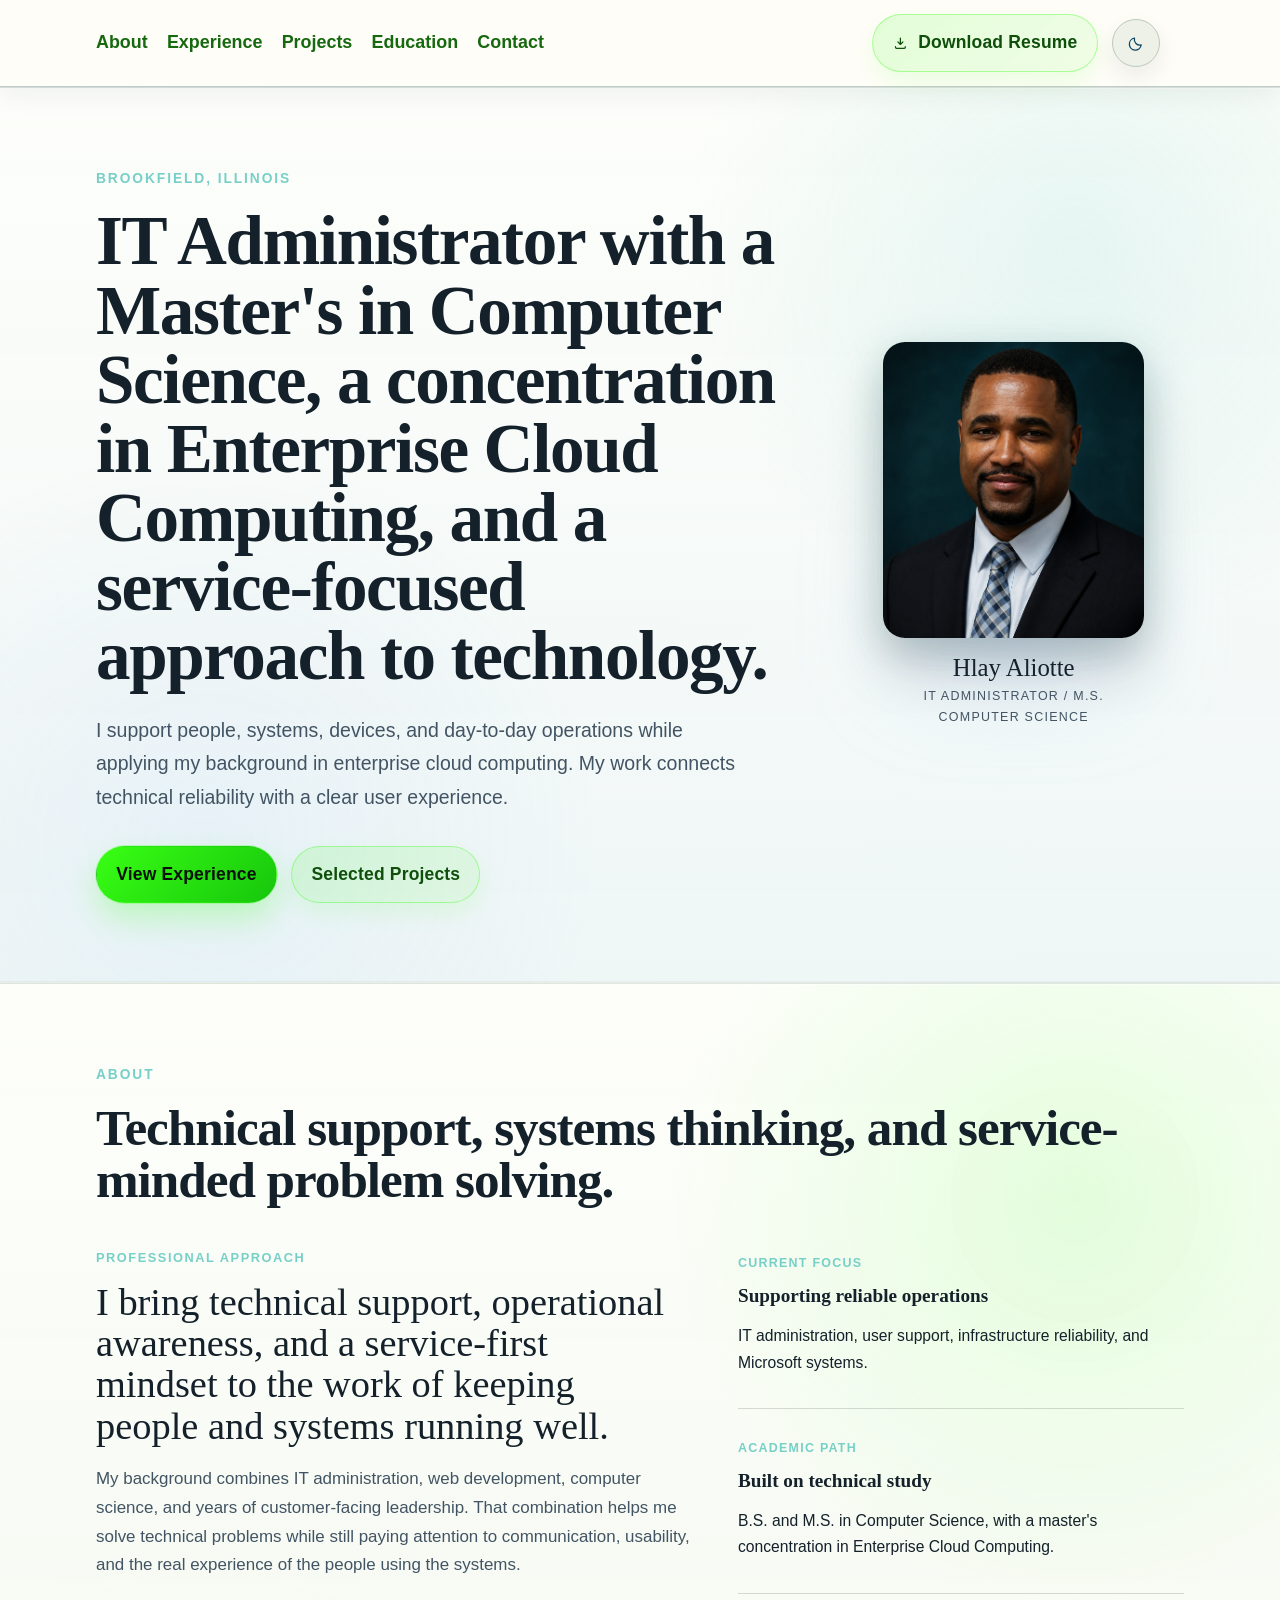
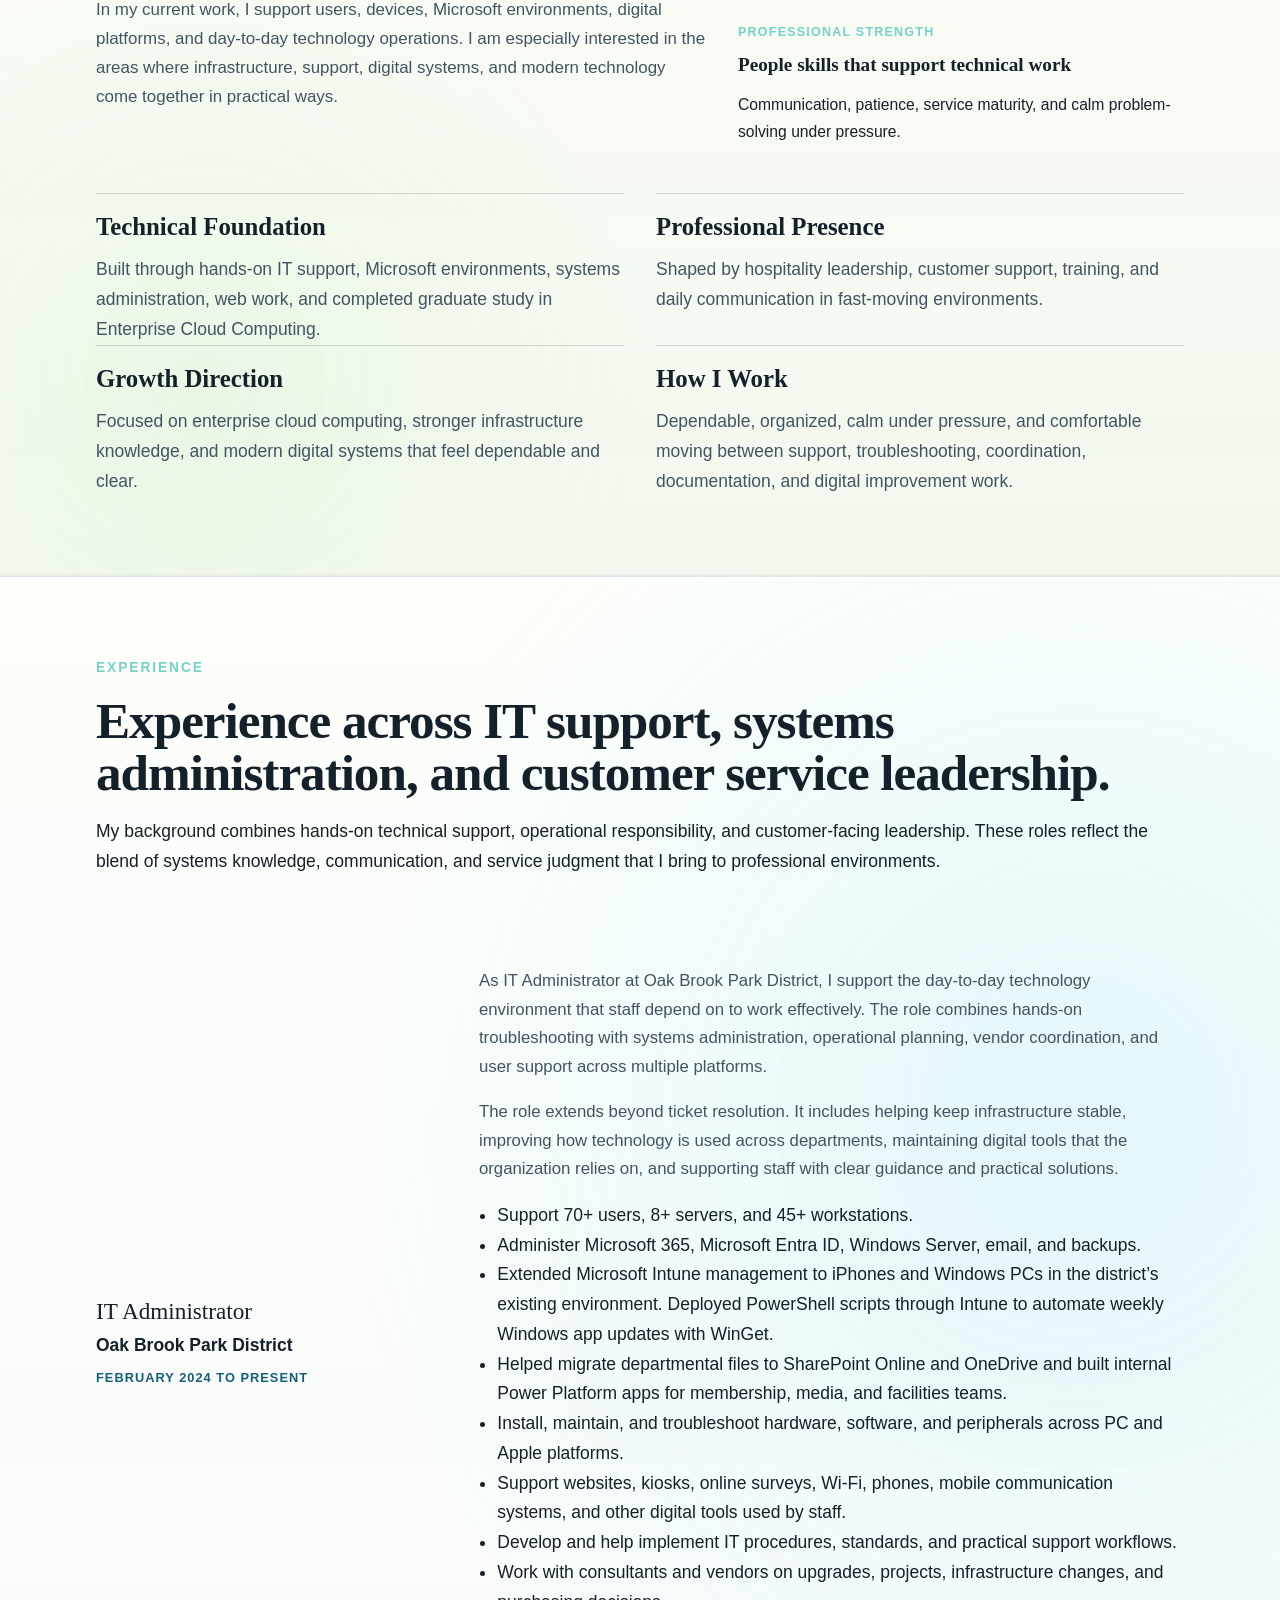
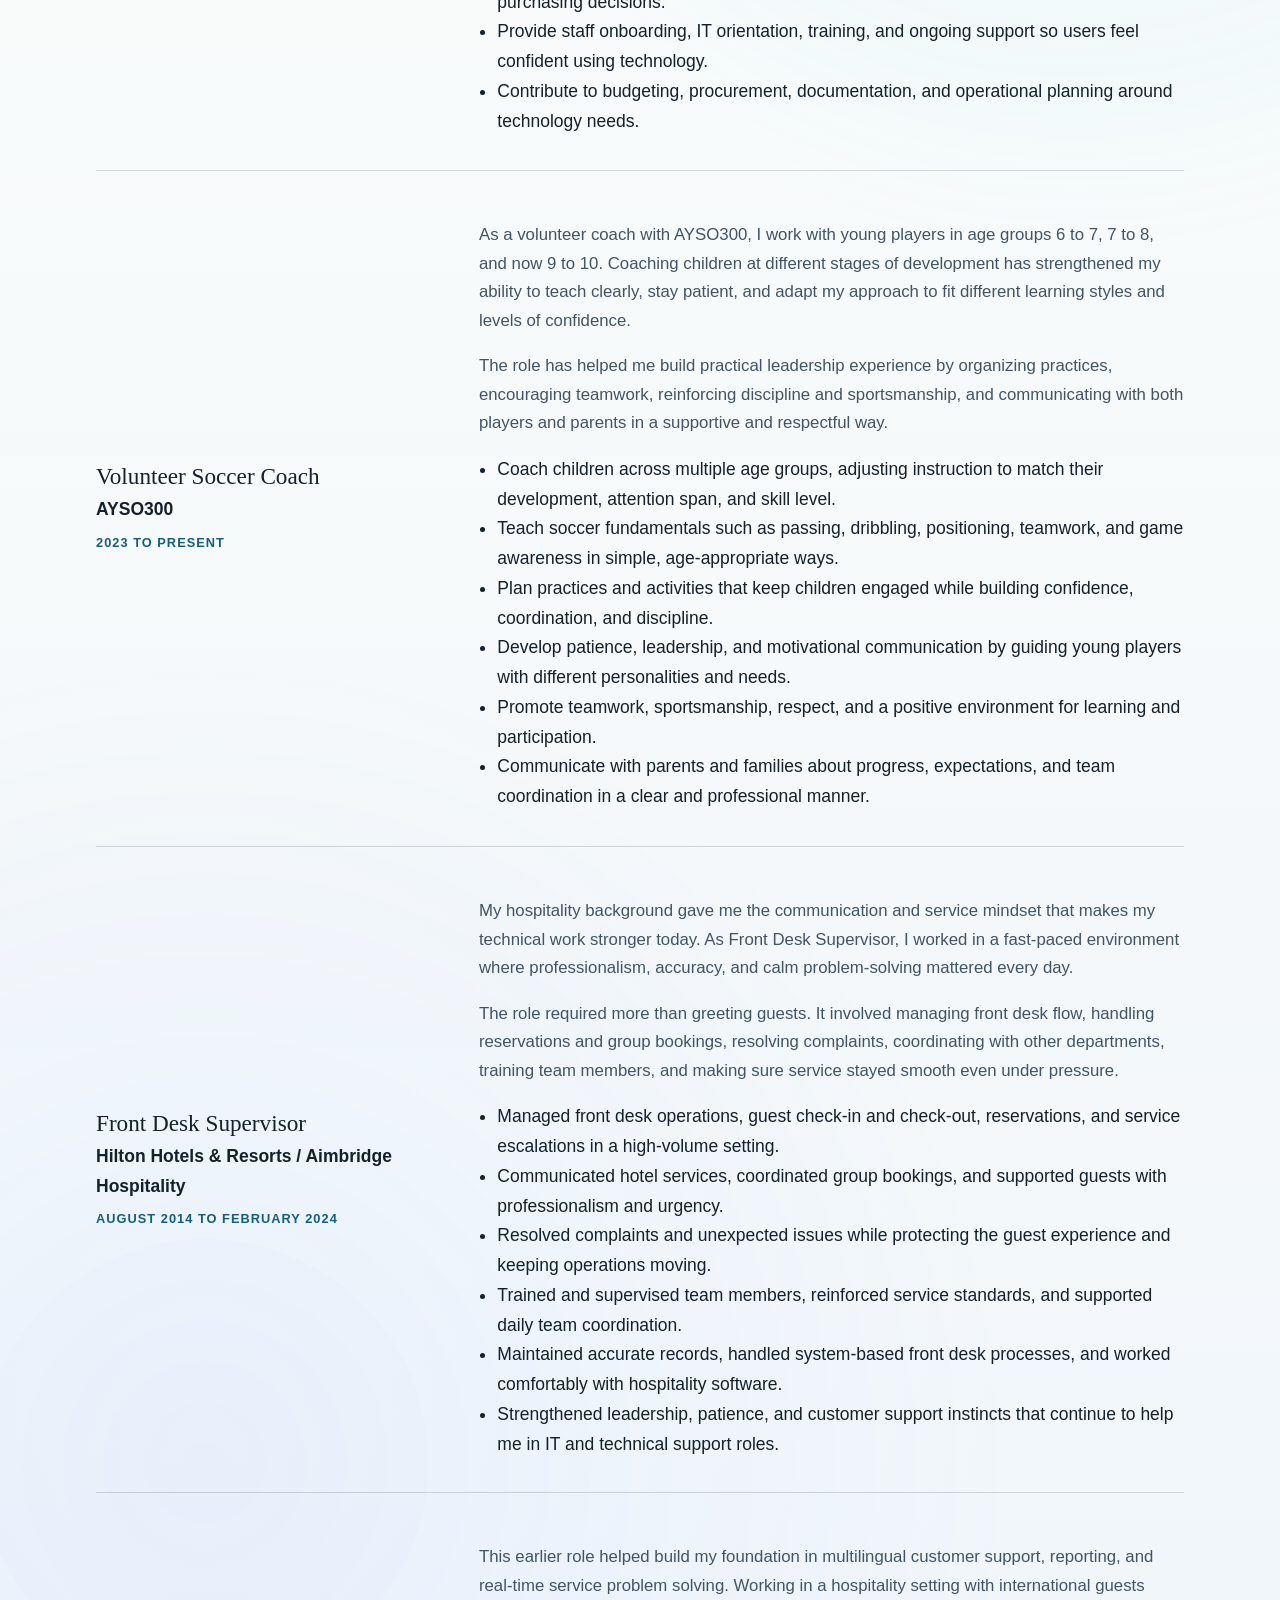
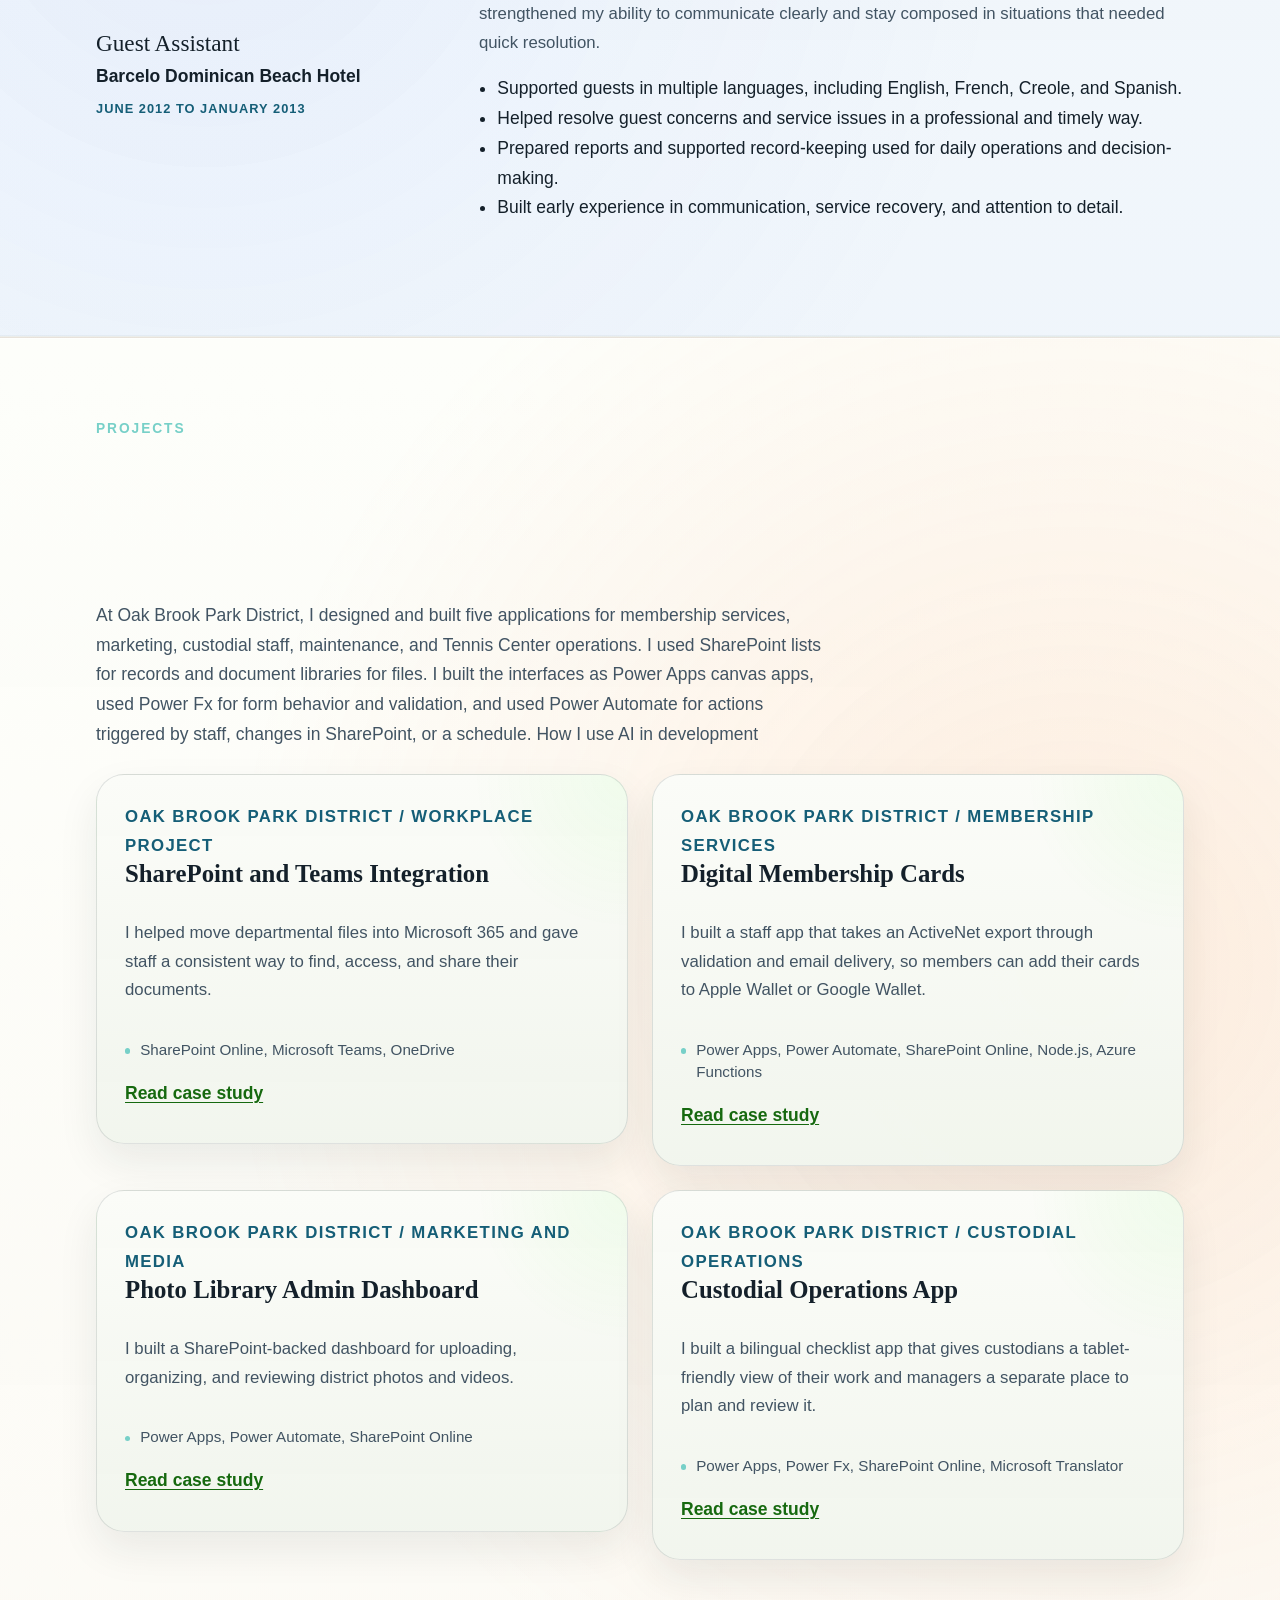
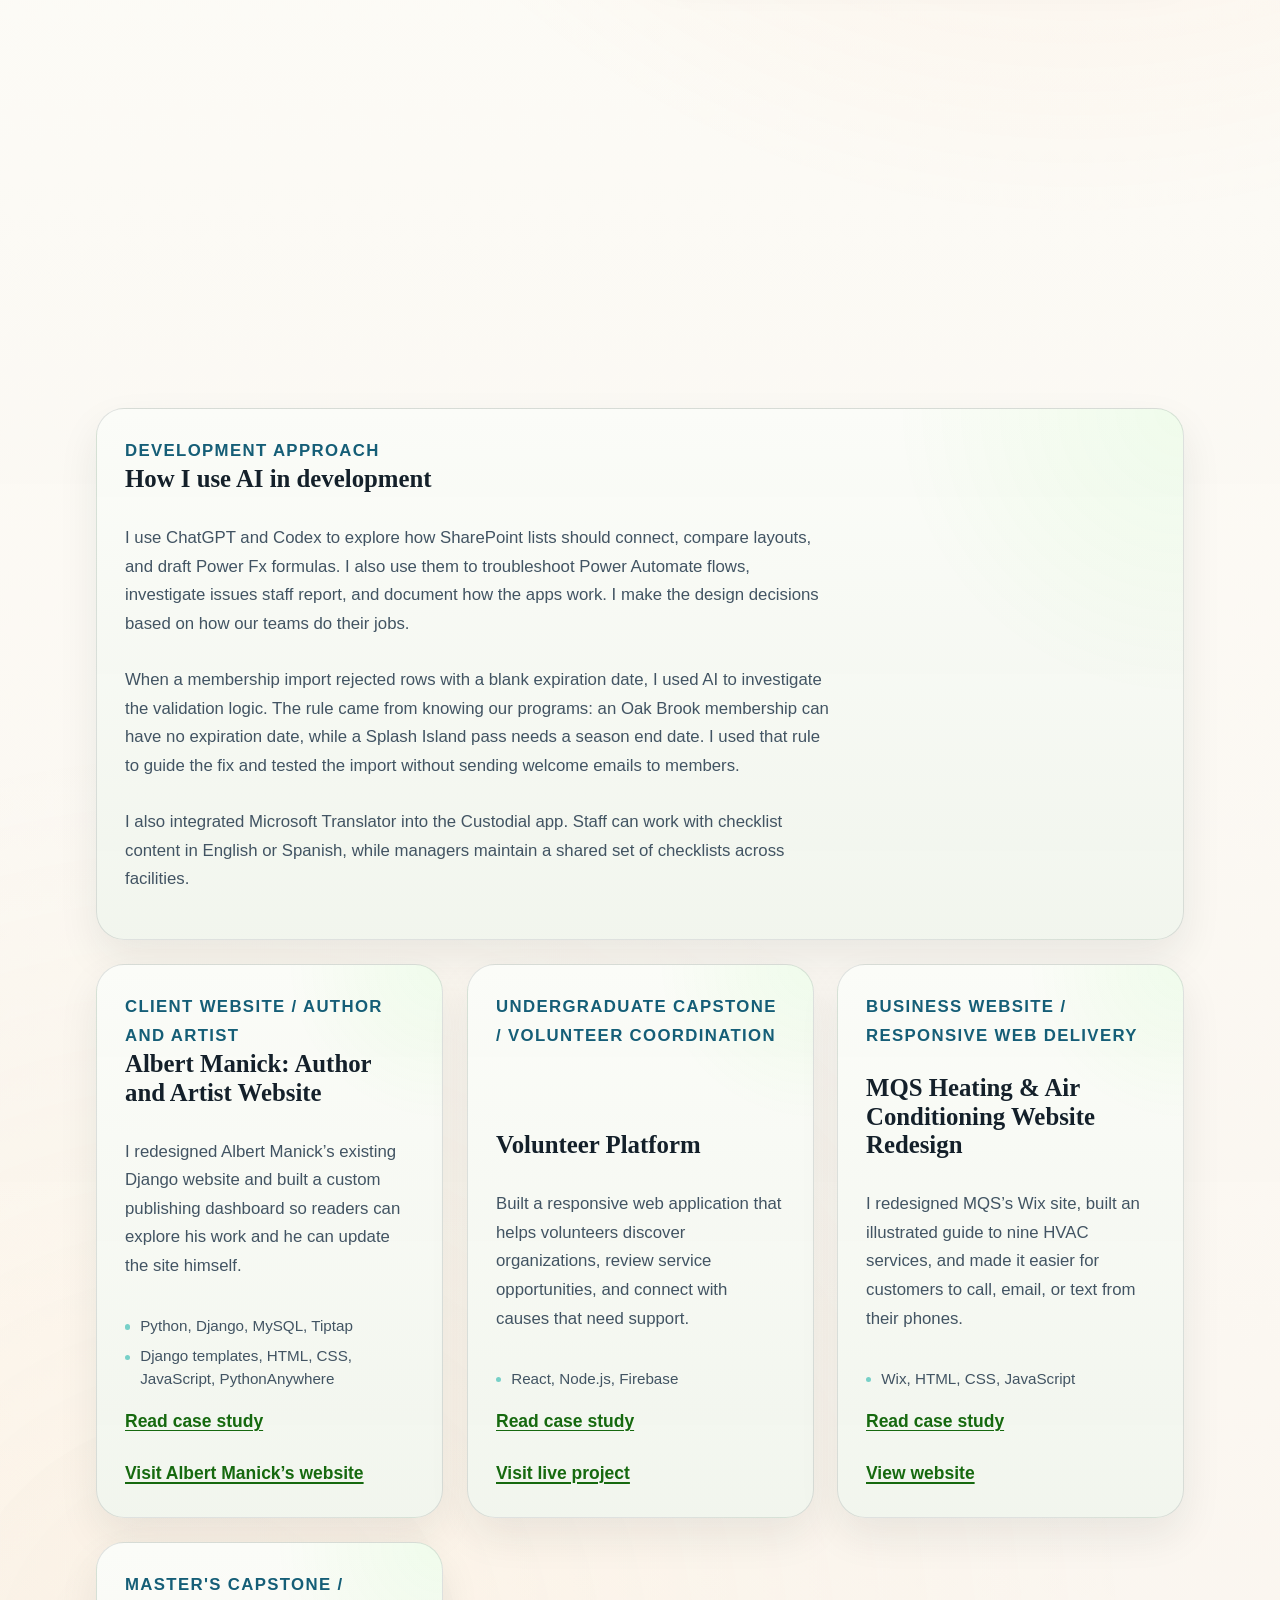
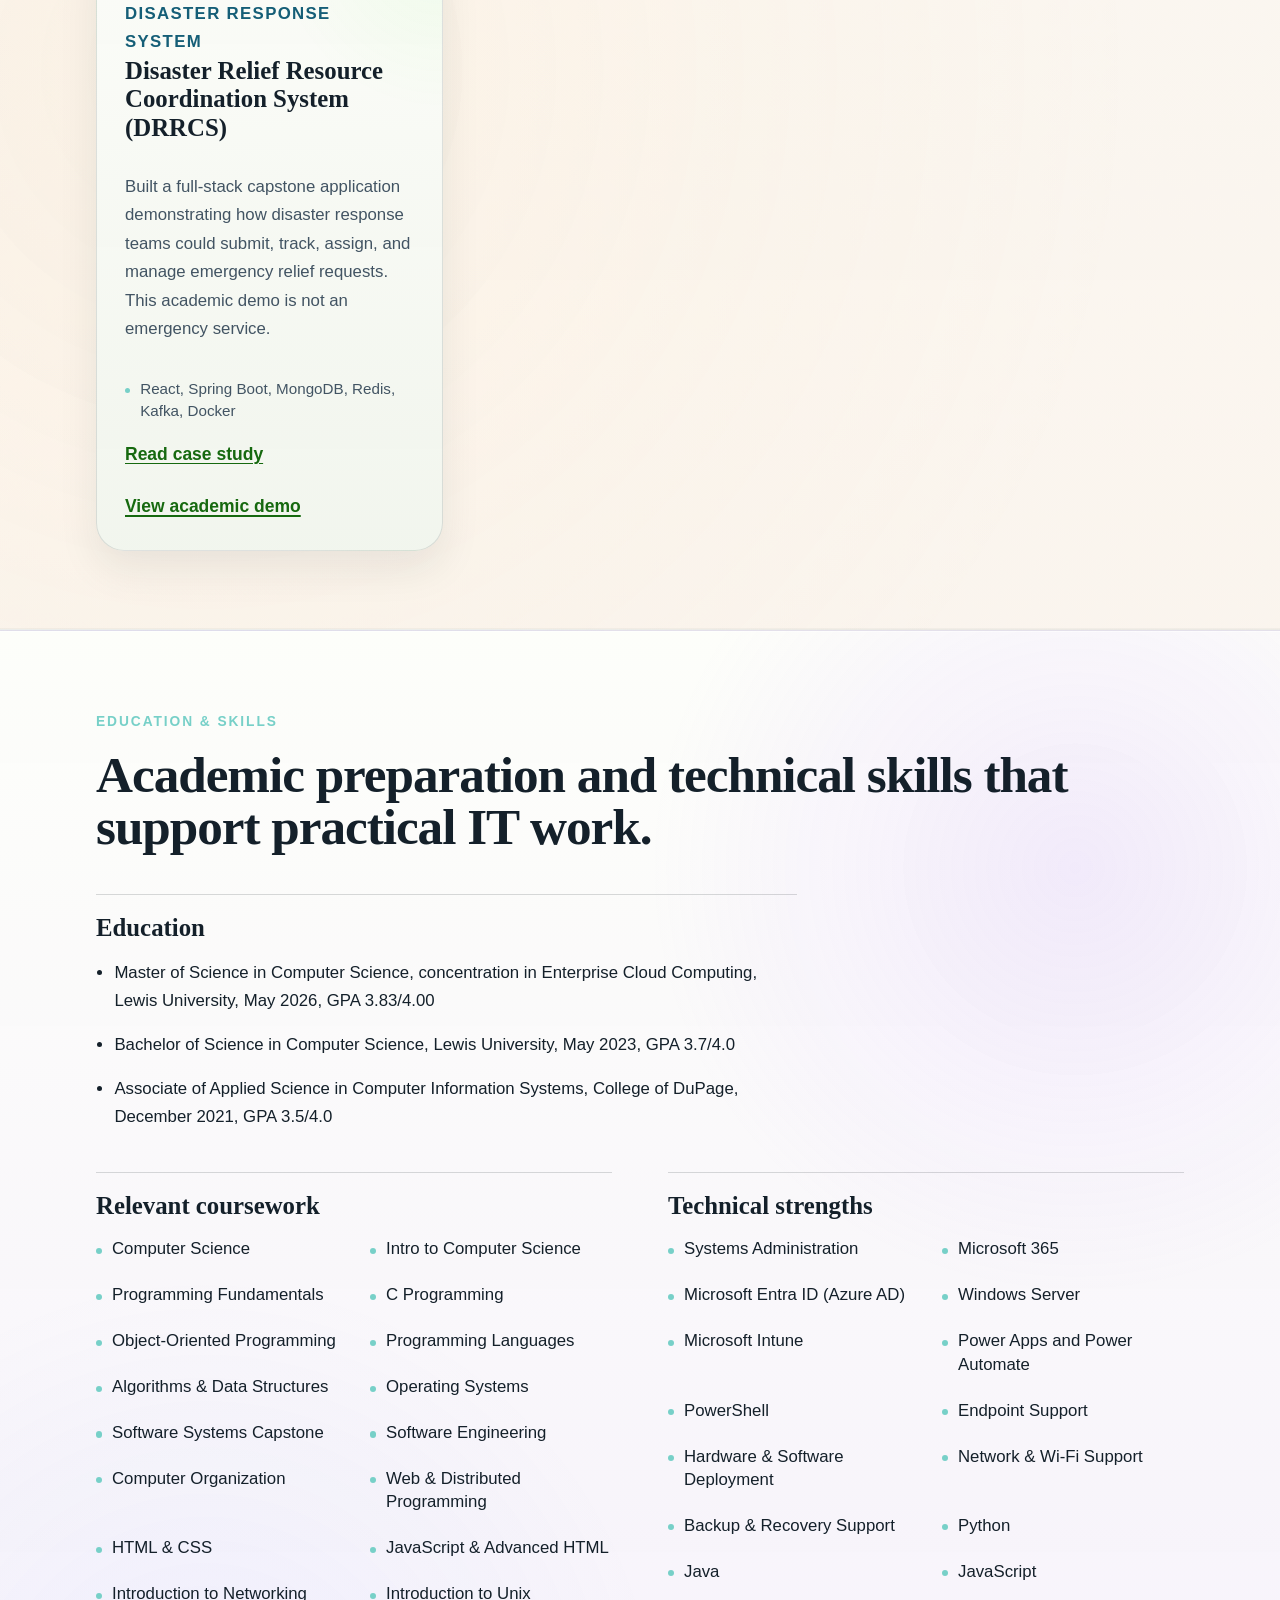
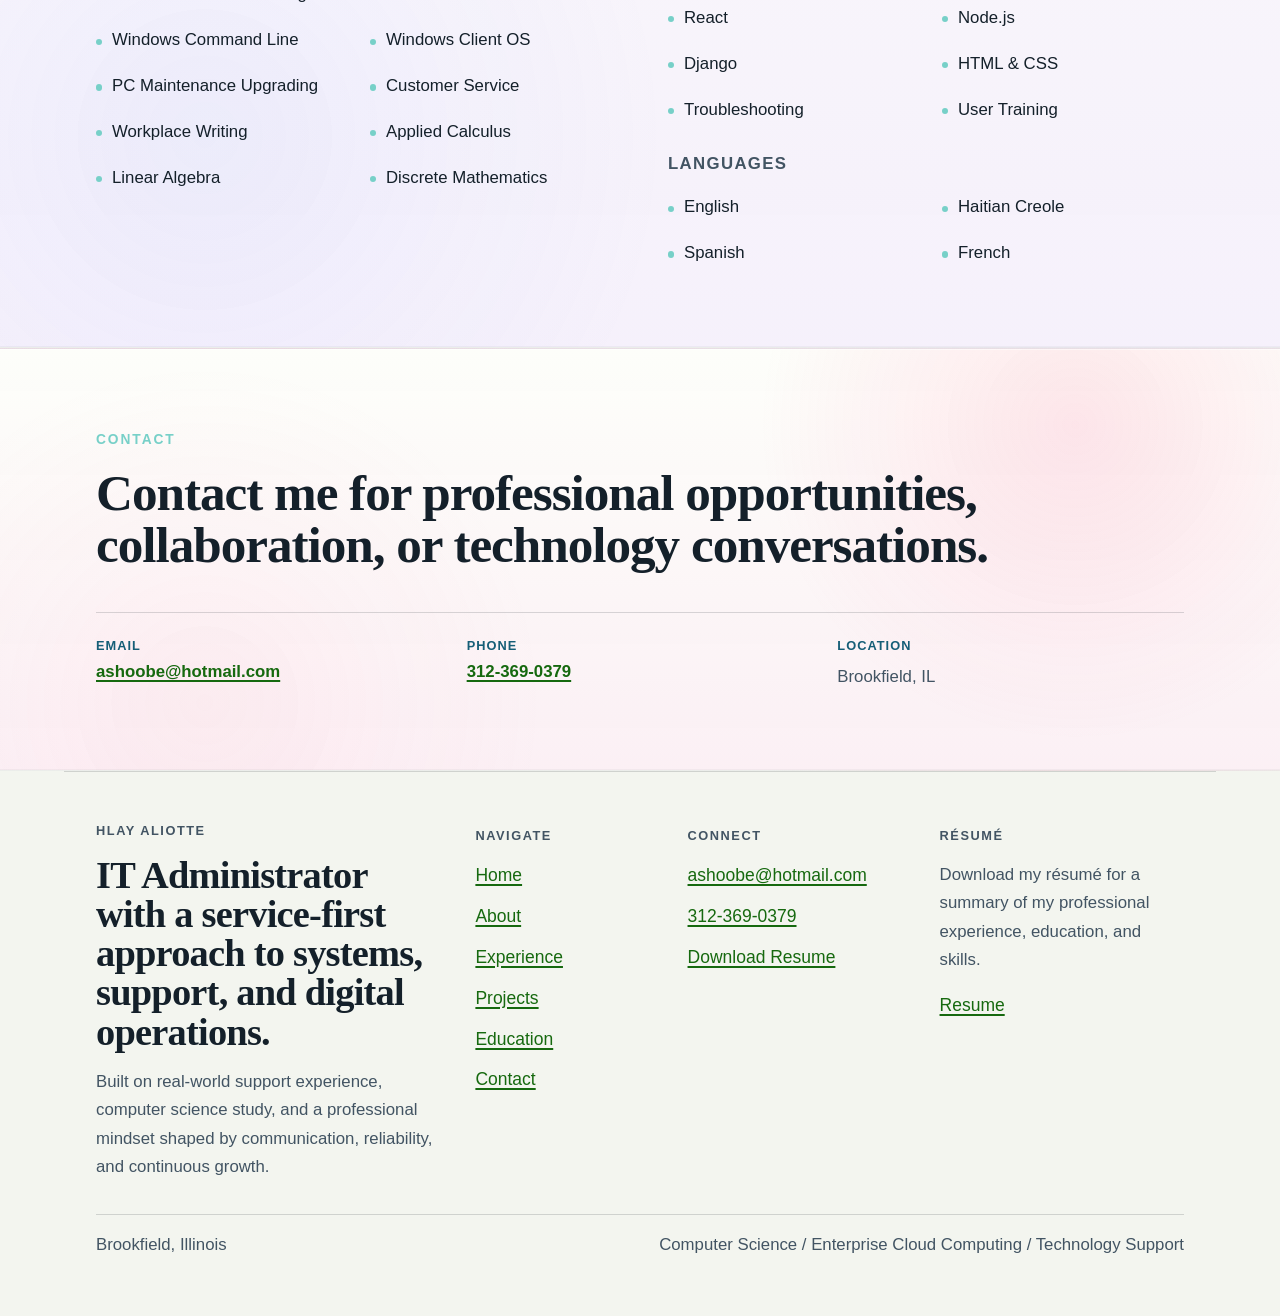
==== commit 40f88fb2: "Expand the MQS HVAC redesign case study" ====
--- a/index.html
+++ b/index.html
@@ -491,13 +491,10 @@
 
           <article class="project-card workplace-card reveal" id="mqs-hvac">
             <p class="project-kicker">Business website / Responsive web delivery</p>
-            <h3>MQS HVAC Website</h3>
-            <p>
-              Built a business-facing website to improve service presentation, content structure,
-              and customer access for an HVAC company.
-            </p>
-            <ul class="project-tech-list"><li>Wix, responsive web design, SEO</li></ul>
-            <button type="button" class="project-case-trigger" aria-haspopup="dialog" aria-controls="case-mqs-hvac" aria-label="Read case study: MQS HVAC Website">Read case study</button>
+            <h3>MQS Heating &amp; Air Conditioning Website Redesign</h3>
+            <p>I redesigned MQS’s Wix site, built an illustrated guide to nine HVAC services, and made it easier for customers to call, email, or text from their phones.</p>
+            <ul class="project-tech-list"><li>Wix, HTML, CSS, JavaScript</li></ul>
+            <button type="button" class="project-case-trigger" aria-haspopup="dialog" aria-controls="case-mqs-hvac" aria-label="Read case study: MQS Heating &amp; Air Conditioning Website Redesign">Read case study</button>
             <a class="client-site-link" href="https://www.mqshvac.com/" target="_blank" rel="noreferrer">View website</a>
           </article>
 
@@ -861,21 +858,25 @@
 
     <dialog id="case-mqs-hvac" class="project-case" aria-labelledby="case-mqs-hvac-title">
       <div class="project-case-header">
-        <h2 id="case-mqs-hvac-title">MQS HVAC Website</h2>
+        <h2 id="case-mqs-hvac-title">MQS Heating &amp; Air Conditioning Website Redesign</h2>
         <form method="dialog"><button class="project-case-close" type="submit" autofocus>Close</button></form>
       </div>
       <div class="project-case-body">
         <section>
-          <h3>Purpose</h3>
-          <p>I built the site so prospective customers could understand which HVAC services the company offers and find a way to get in touch.</p>
-        </section>
-        <section>
-          <h3>What I built</h3>
-          <p>I organized the service information into dedicated pages, used service-specific imagery to help visitors tell offerings apart, and made the contact options easy to find on smaller screens.</p>
-        </section>
-        <section>
-          <h3>Technology</h3>
-          <p>The site is built in Wix. My work included responsive layouts, content structure, and search-friendly service pages.</p>
+          <h3>Project goal</h3>
+          <p>I redesigned the Wix website for Maximum Quality Service (MQS), a Chicago-area heating and air conditioning company. I wanted visitors to quickly find out whether MQS services their equipment and how to get in touch.</p>
+        </section>
+        <section>
+          <h3>Interactive guide to nine services</h3>
+          <p>I built an interactive guide covering nine HVAC service categories, including furnaces, boilers, heat pumps, cooling, and indoor air quality. Selecting a service reveals its description and a matching equipment illustration. On desktop the illustration stays beside the list; on phones it appears directly below the selected service.</p>
+        </section>
+        <section>
+          <h3>Mobile contact and quote requests</h3>
+          <p>I consolidated Call, Email, and Text into one mobile bar that stays within reach as visitors scroll. Text opens the phone’s messaging app. I connected Chat with Us to Wix Chat and put a Request a Quote link in the footer alongside contact information and directions.</p>
+        </section>
+        <section>
+          <h3>Responsive design and accessibility</h3>
+          <p>I used Wix with custom HTML, CSS, and JavaScript. On smaller screens, I moved the homepage gallery captions and controls below the image. I added visible keyboard focus and support for visitors who prefer reduced motion.</p>
         </section>
         <a class="project-case-site" href="https://www.mqshvac.com/" target="_blank" rel="noreferrer">View website</a>
       </div>
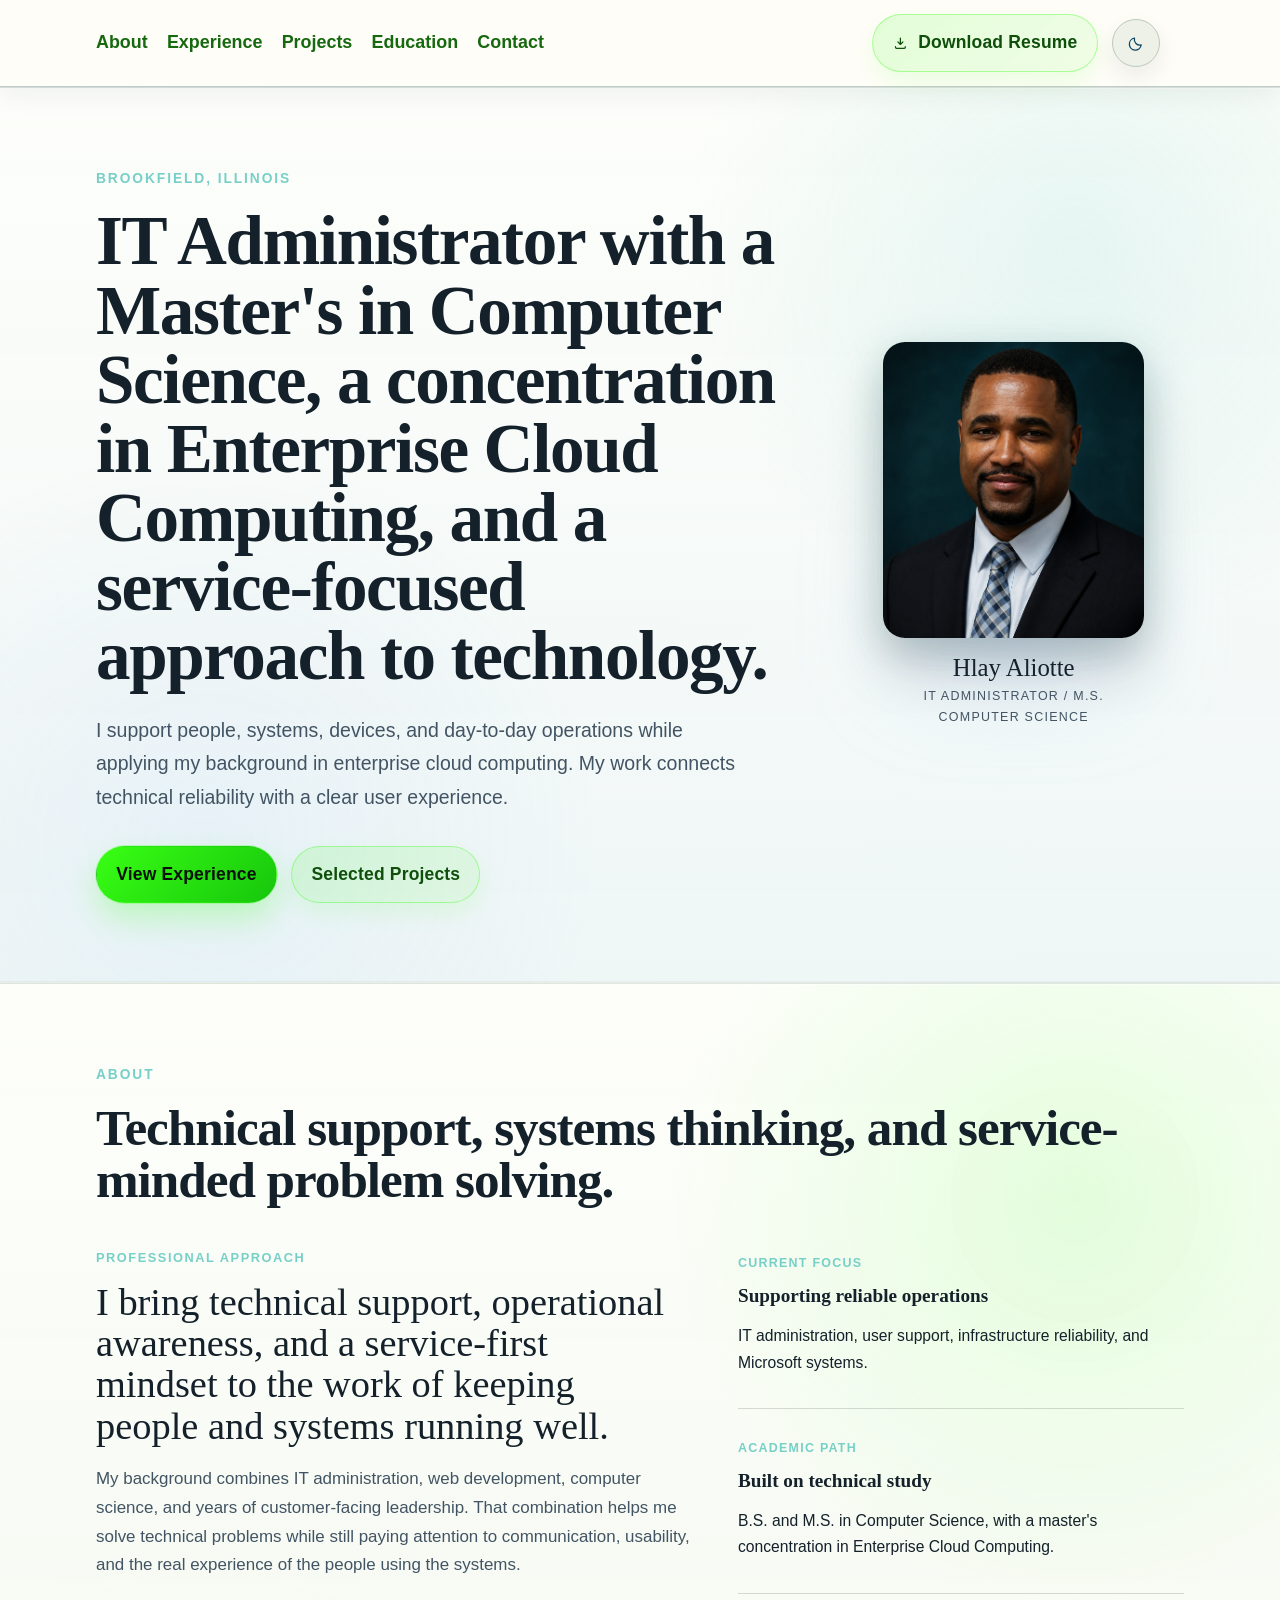
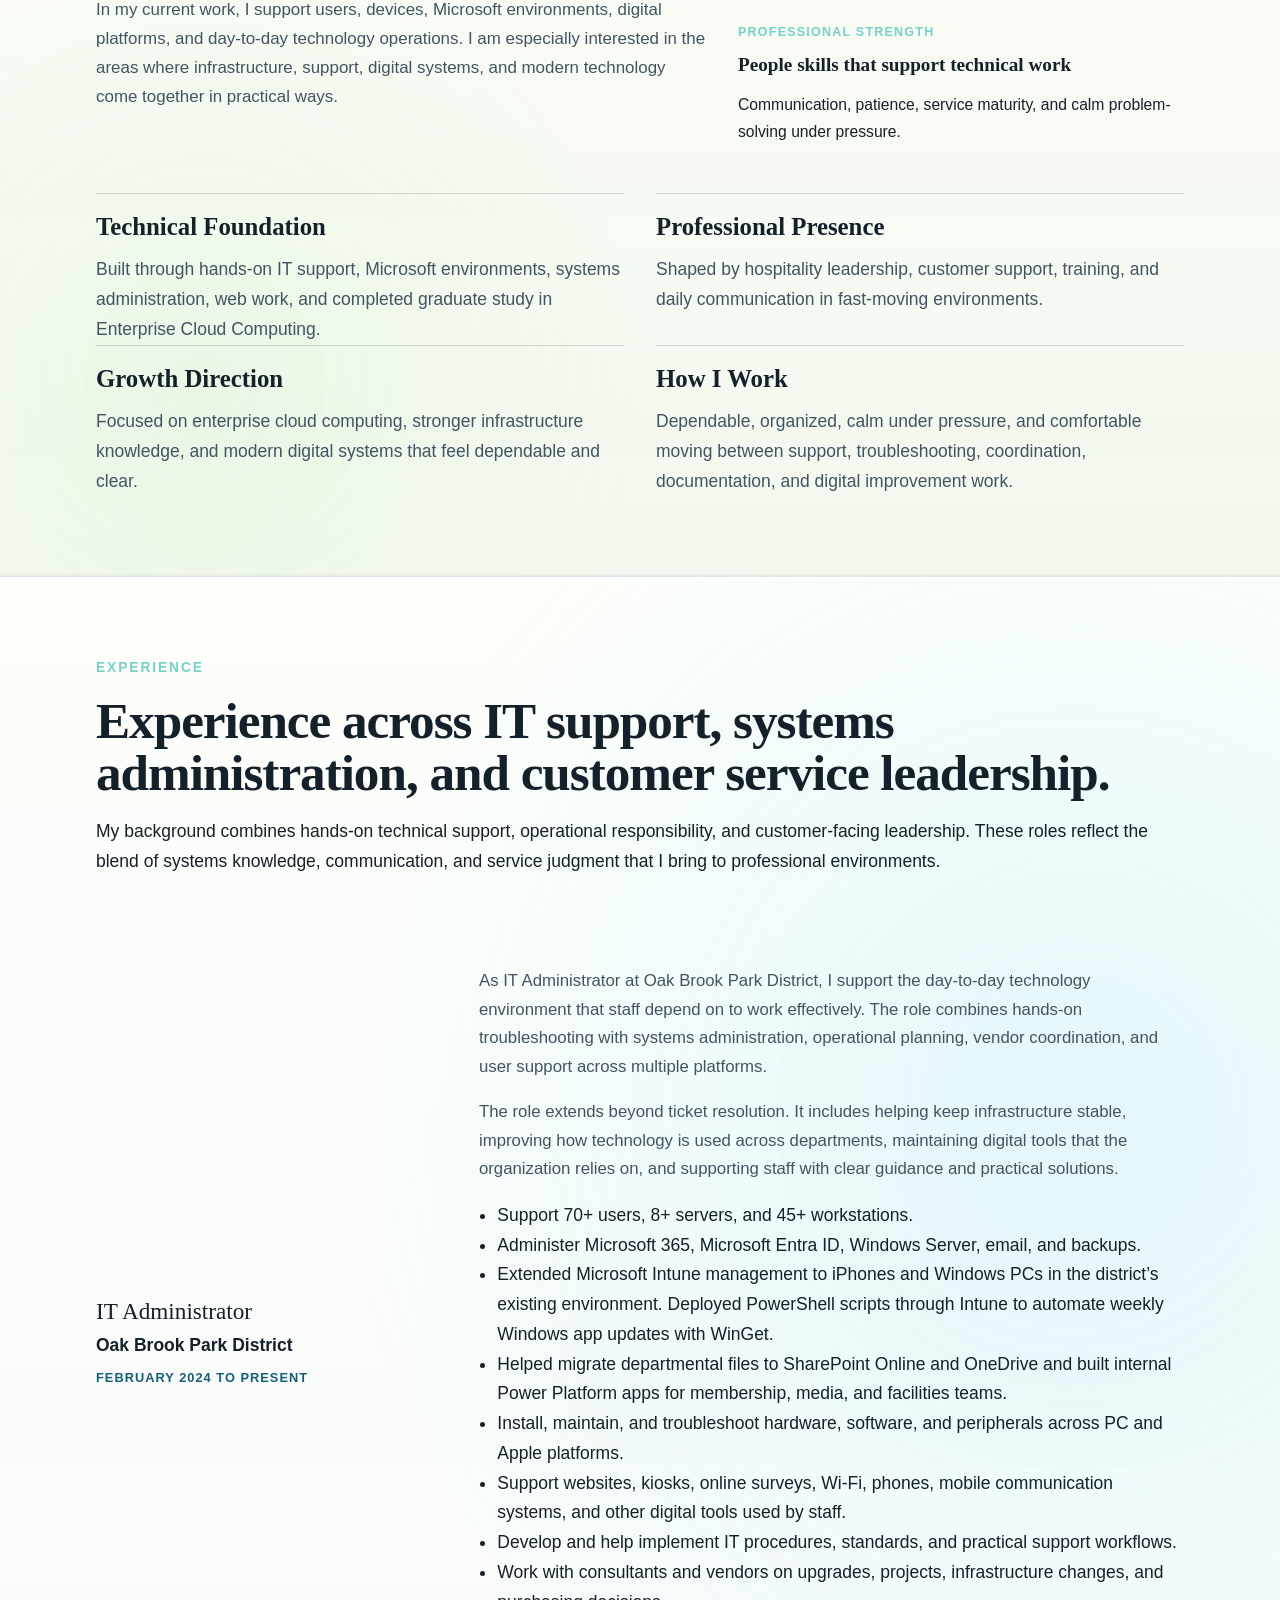
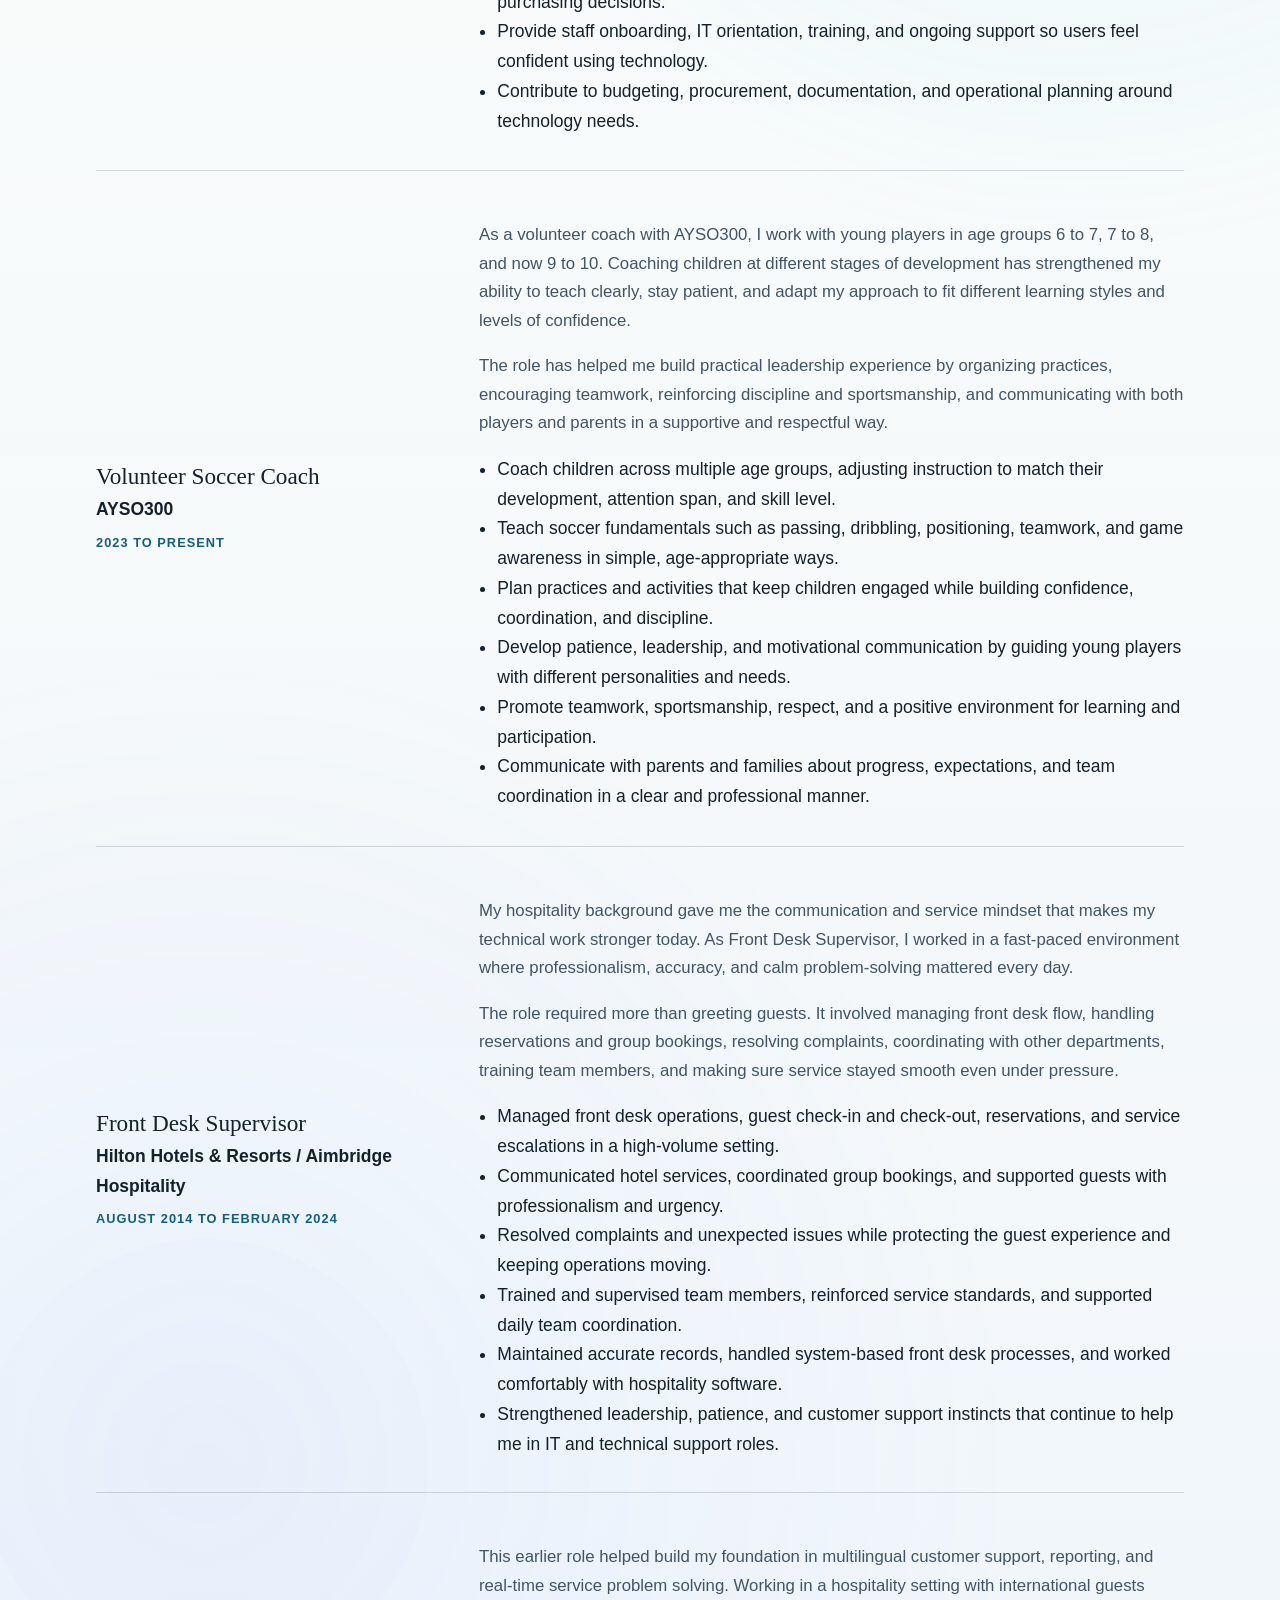
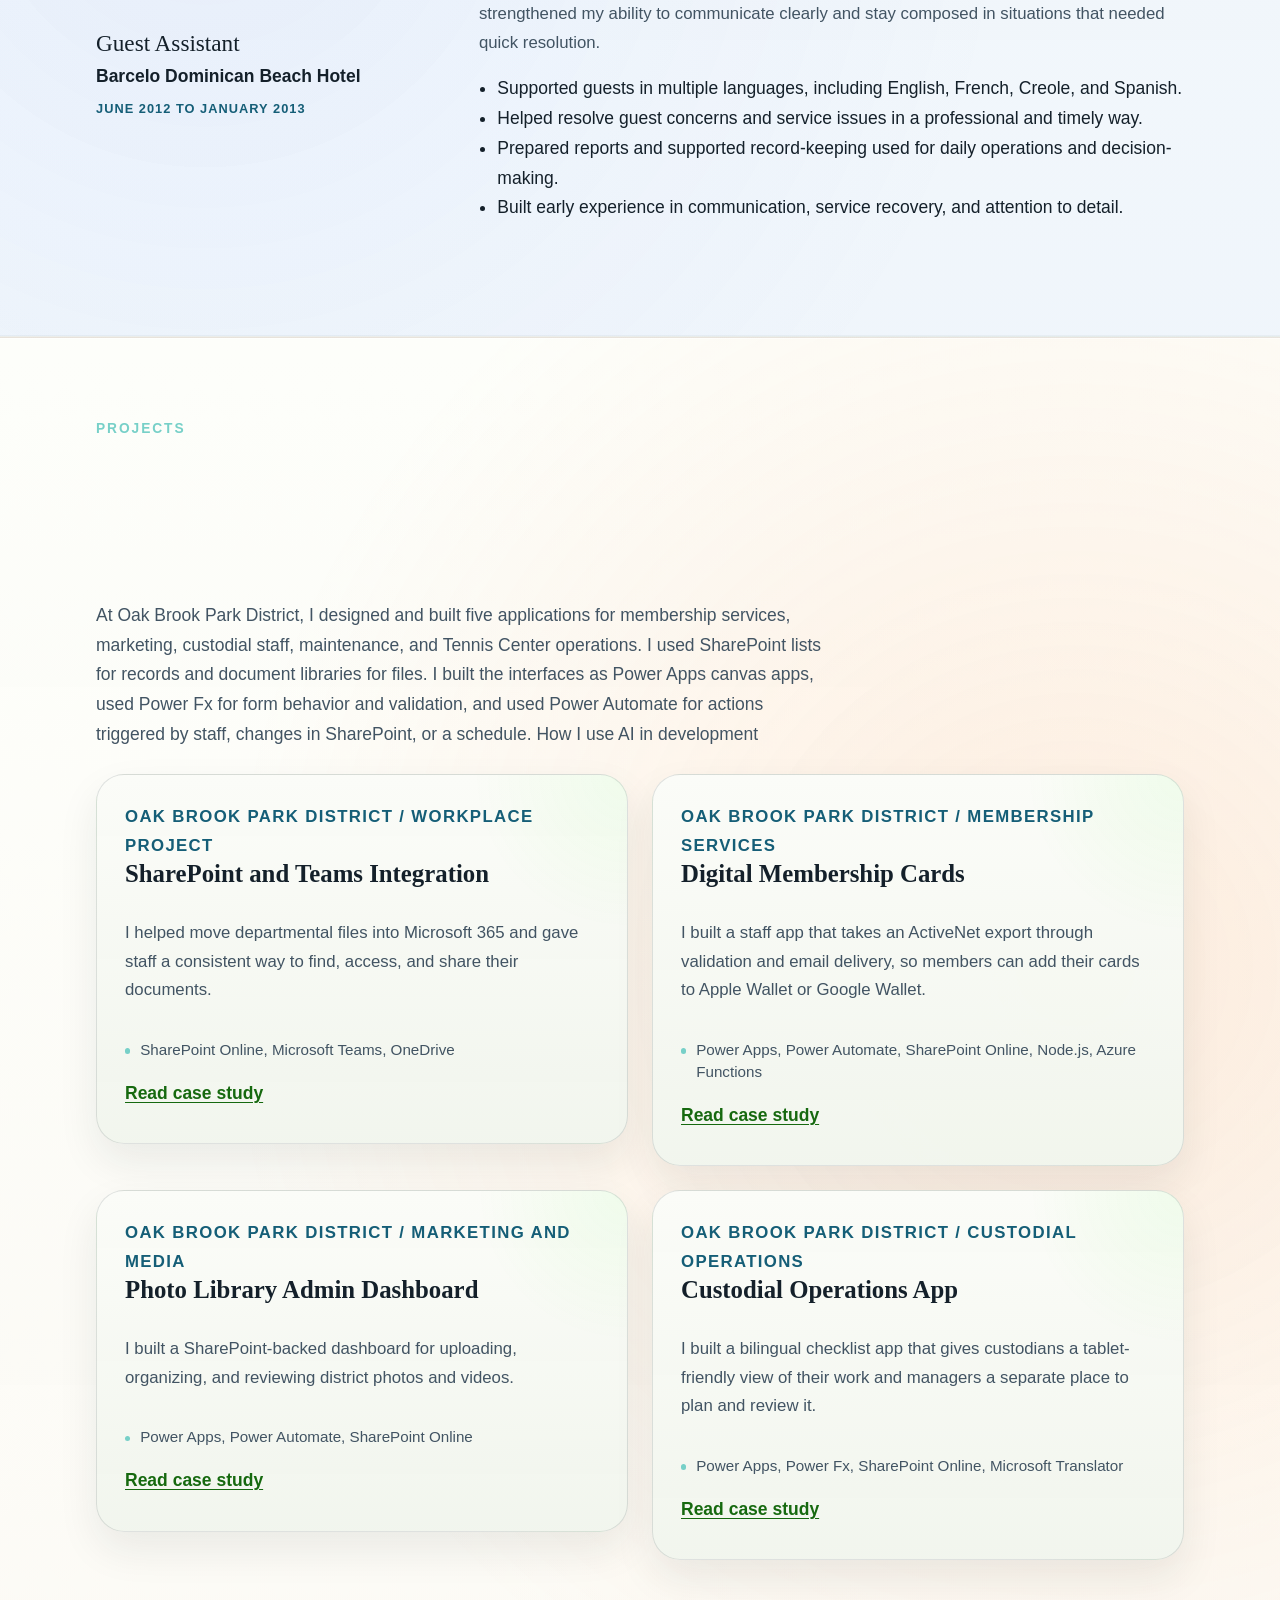
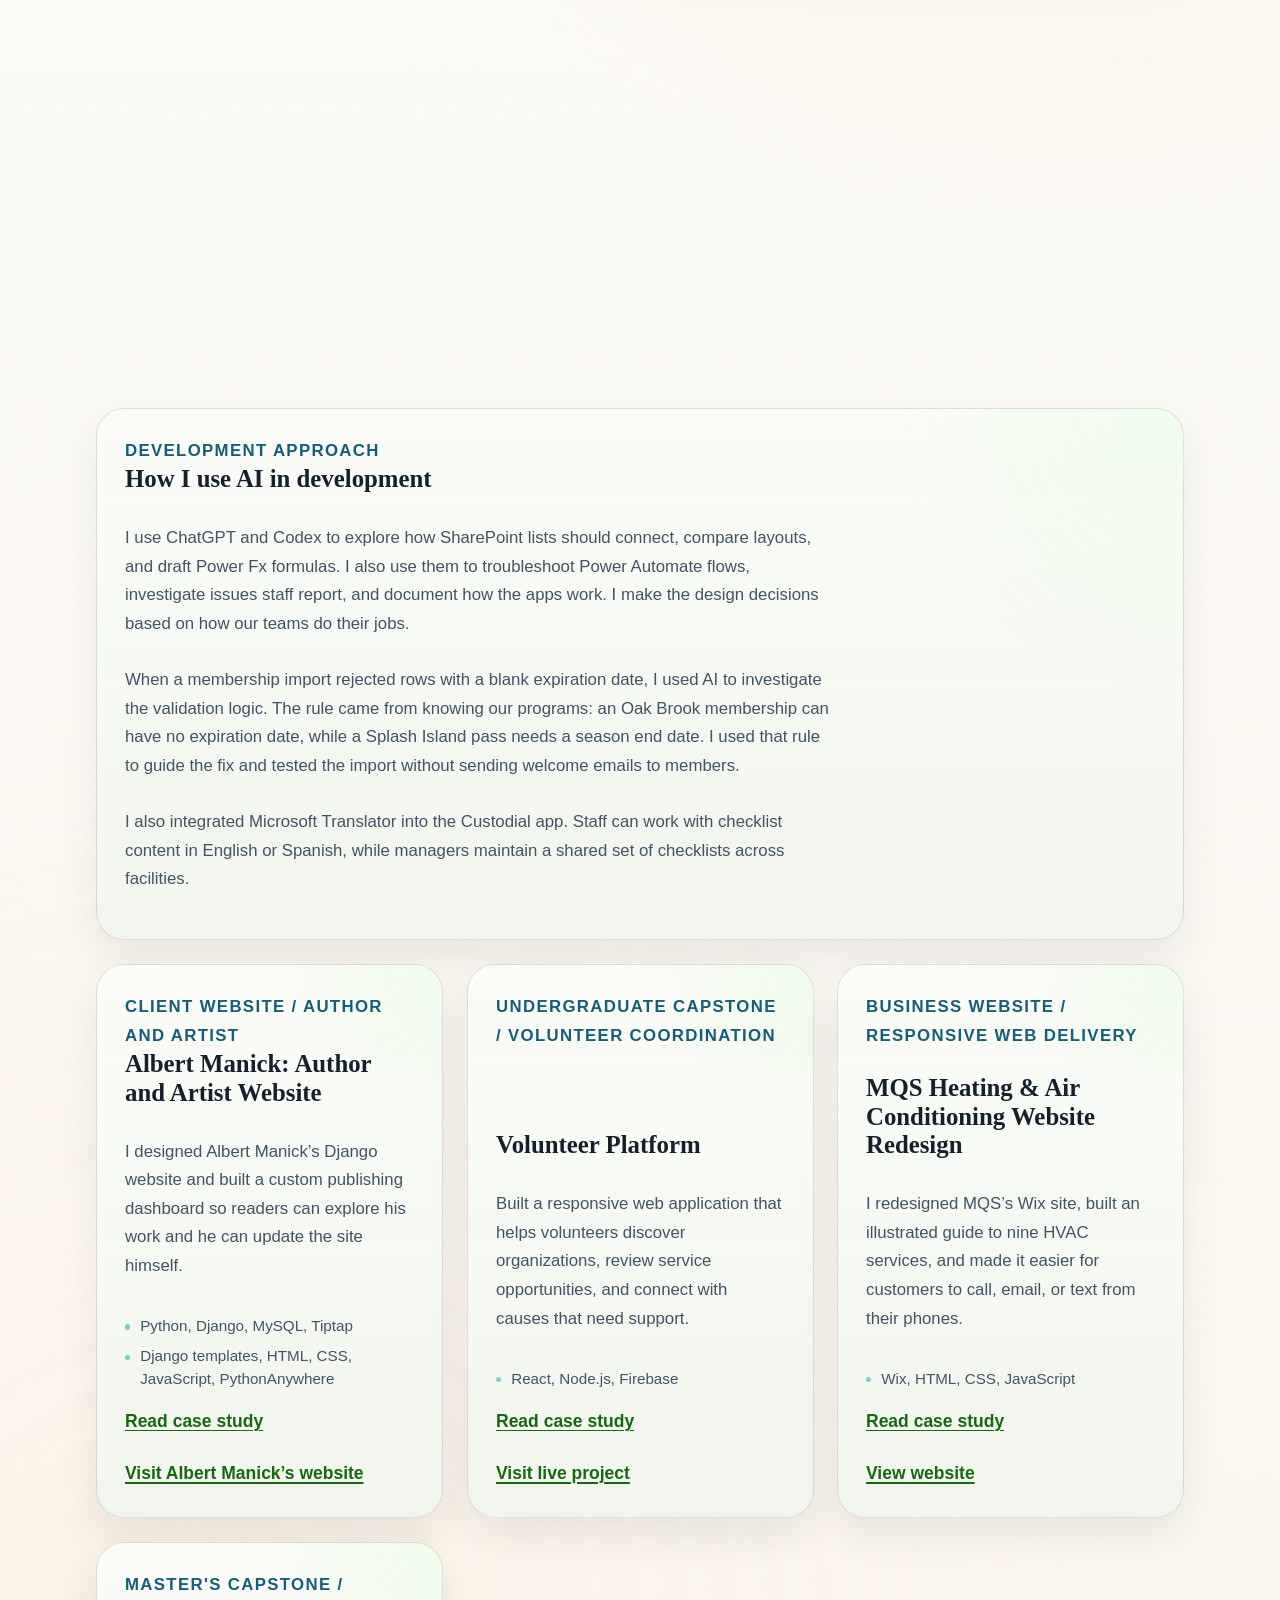
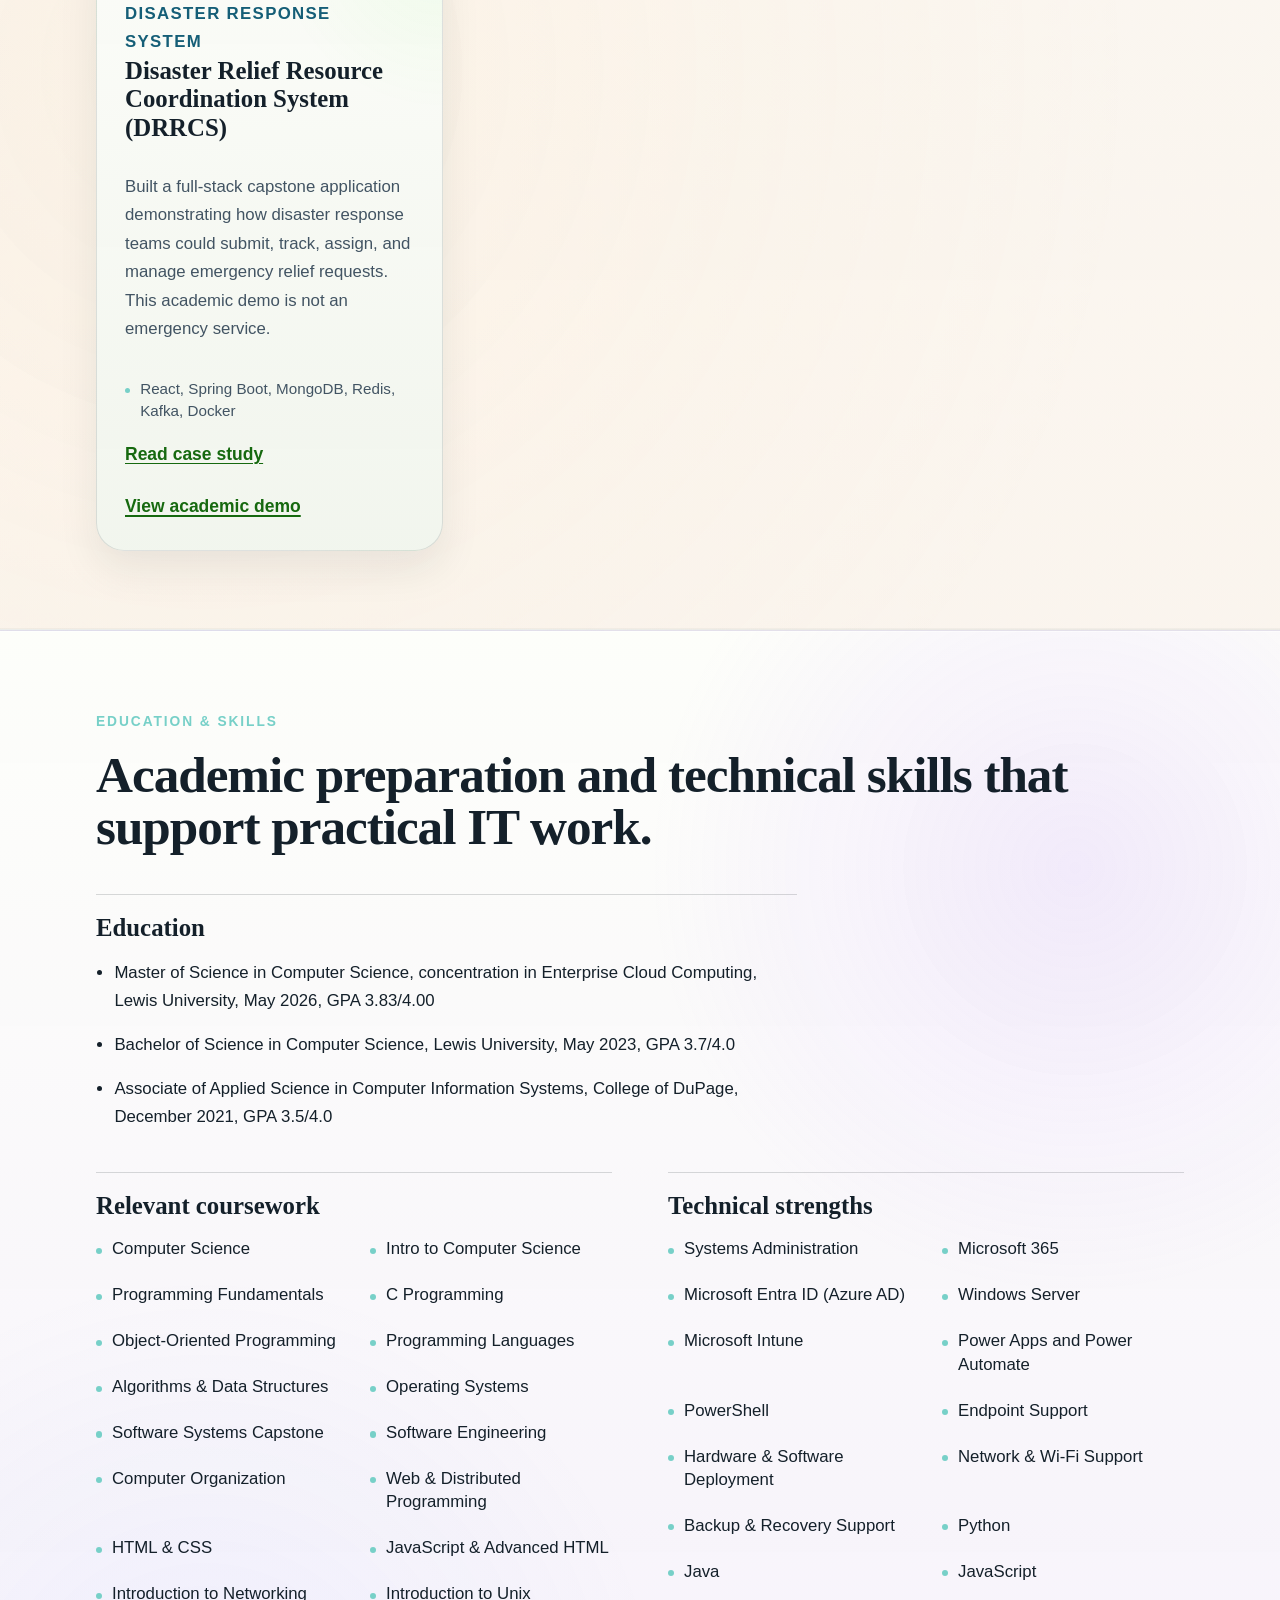
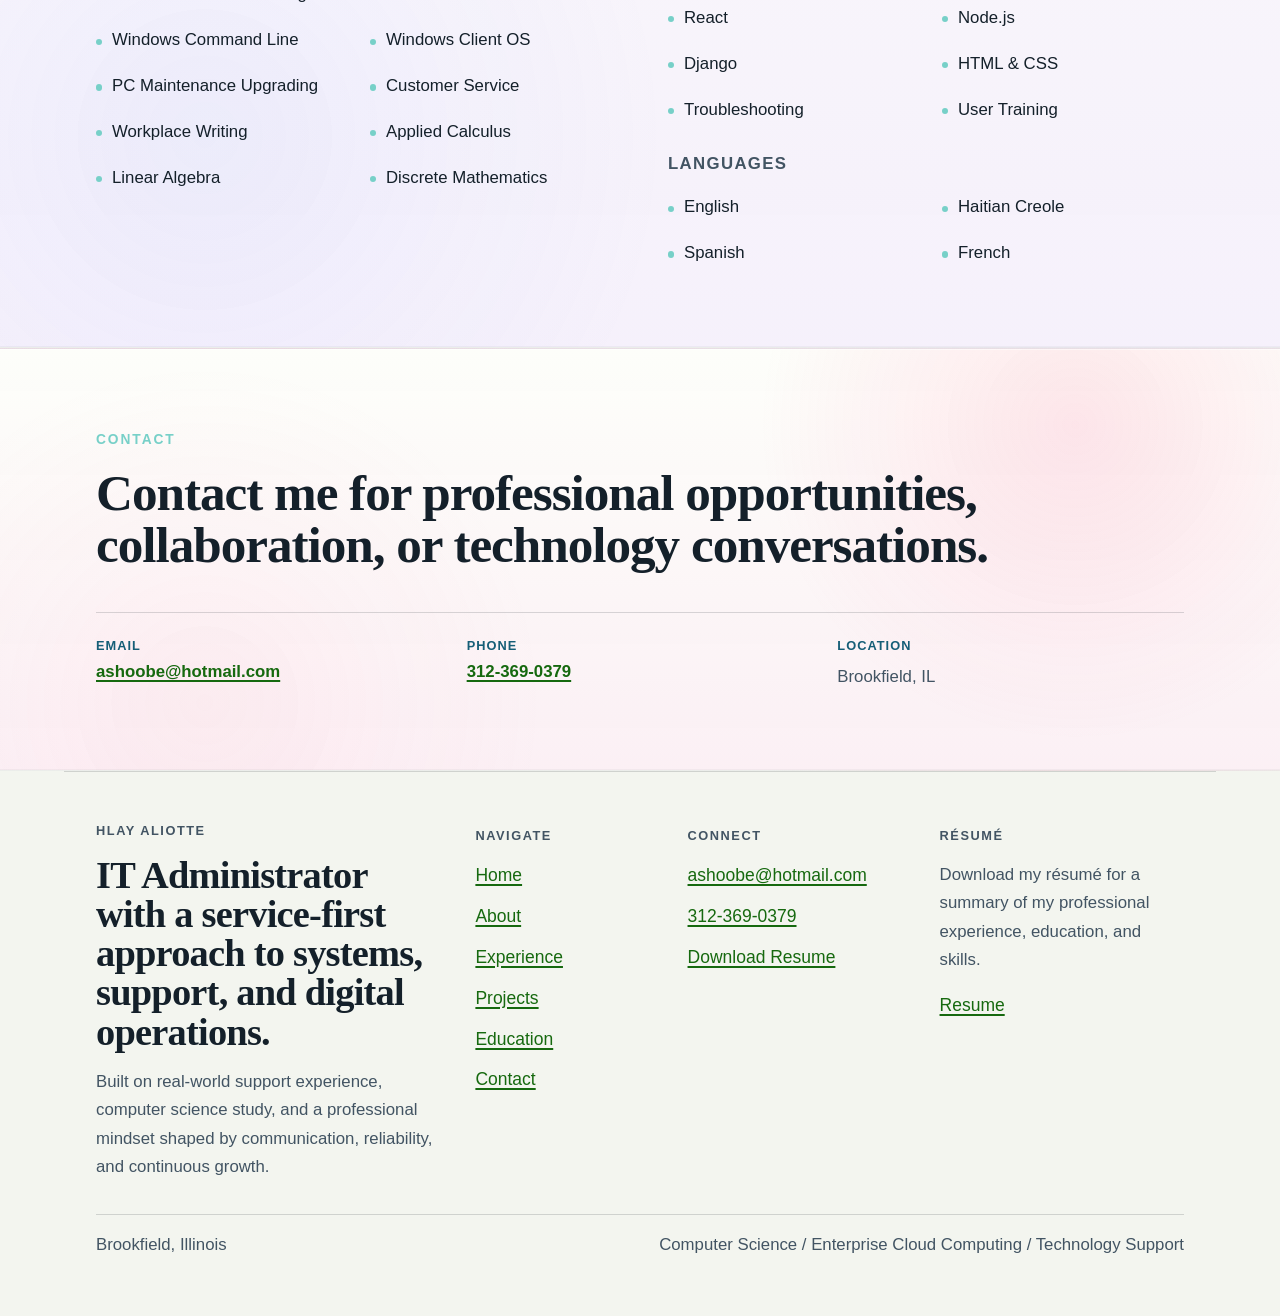
==== commit 36d25cf8: "Describe Albert Manick work as website design" ====
--- a/index.html
+++ b/index.html
@@ -466,7 +466,7 @@
           <article class="project-card workplace-card reveal" id="albert-manick">
             <p class="project-kicker">Client website / Author and artist</p>
             <h3>Albert Manick: Author and Artist Website</h3>
-            <p>I redesigned Albert Manick’s existing Django website and built a custom publishing dashboard so readers can explore his work and he can update the site himself.</p>
+            <p>I designed Albert Manick’s Django website and built a custom publishing dashboard so readers can explore his work and he can update the site himself.</p>
             <ul class="project-tech-list">
               <li>Python, Django, MySQL, Tiptap</li>
               <li>Django templates, HTML, CSS, JavaScript, PythonAnywhere</li>
@@ -816,7 +816,7 @@
       </section>
       <section>
         <h3>Gallery, poetry, and books</h3>
-        <p>I redesigned the gallery so visitors can browse paintings and exhibition photos, enlarge an image, and read the artist’s note. The poetry page shows one poem at a time. The book page presents <cite>My Soul Laid Bare... Why Not?</cite> with a three-dimensional cover and links to the Kindle and paperback editions.</p>
+        <p>I designed the gallery so visitors can browse paintings and exhibition photos, enlarge an image, and read the artist’s note. The poetry page shows one poem at a time. The book page presents <cite>My Soul Laid Bare... Why Not?</cite> with a three-dimensional cover and links to the Kindle and paperback editions.</p>
       </section>
       <section>
         <h3>Content Studio</h3>
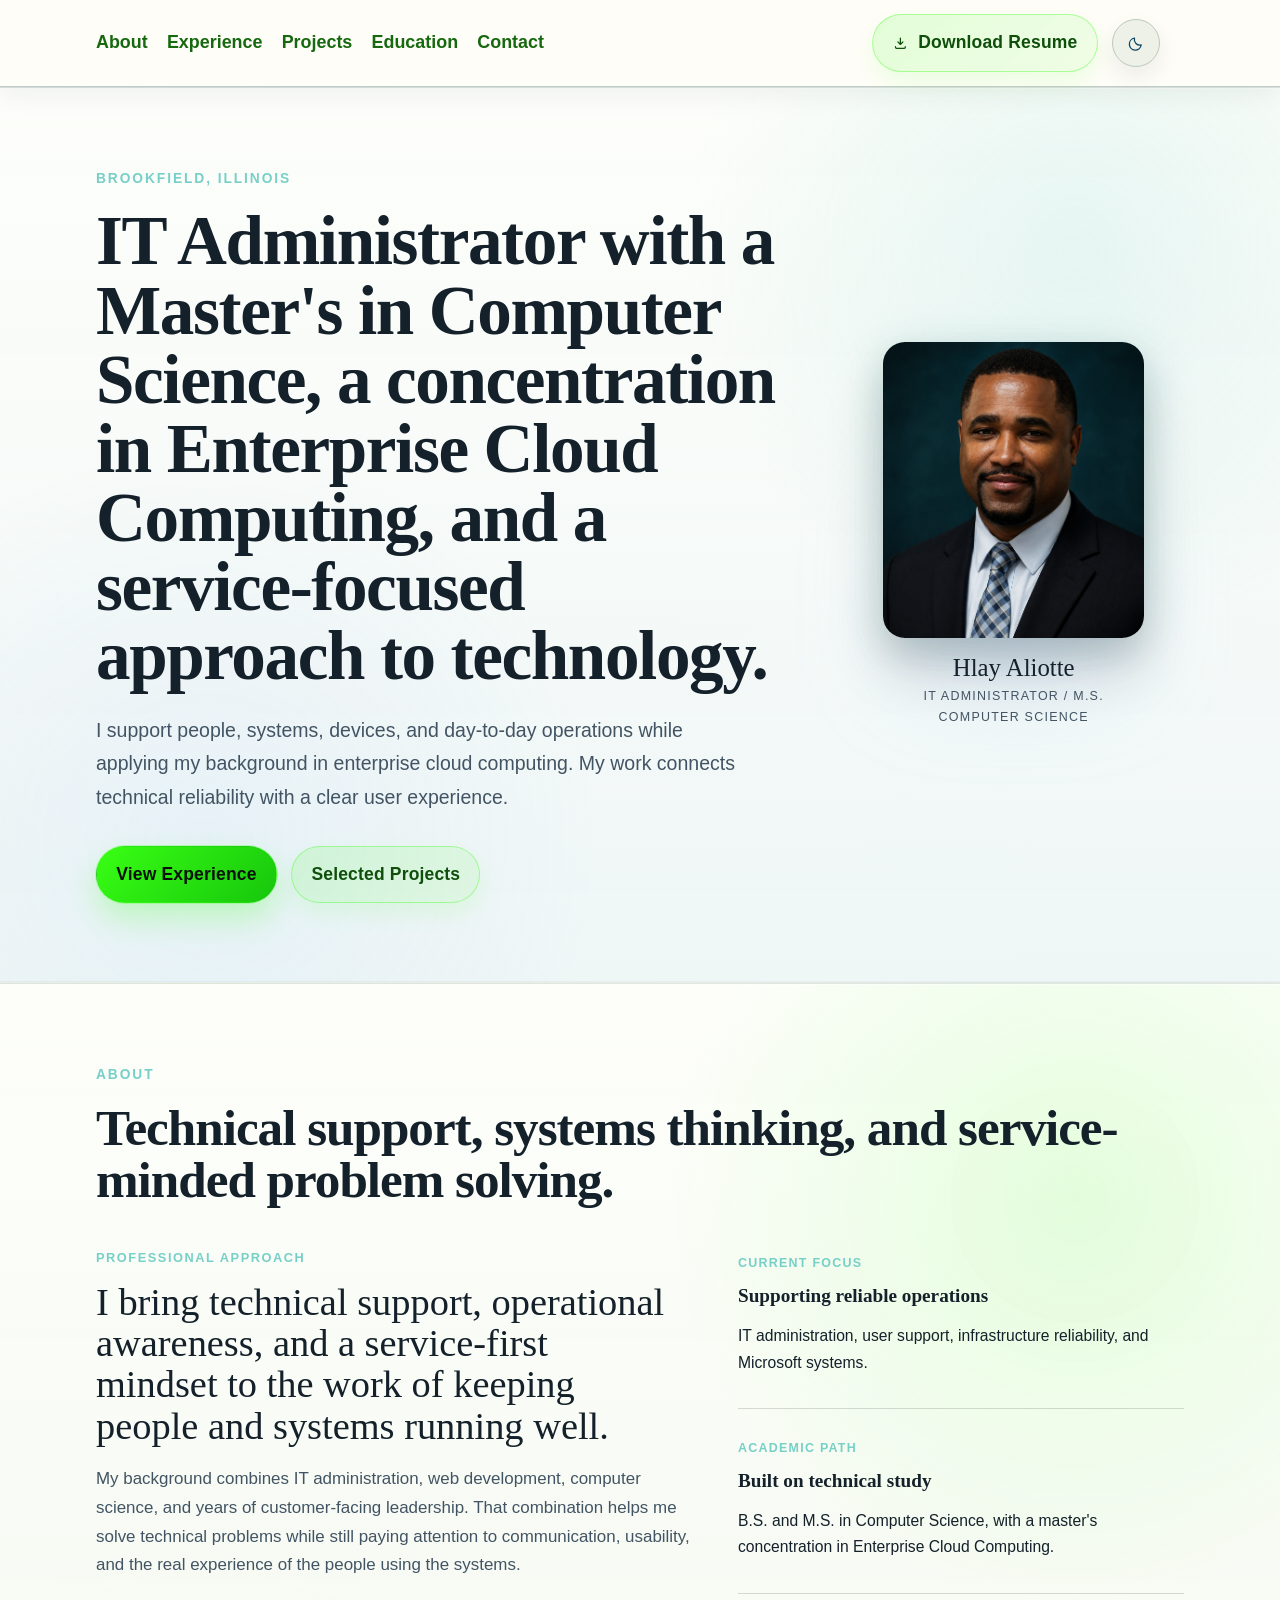
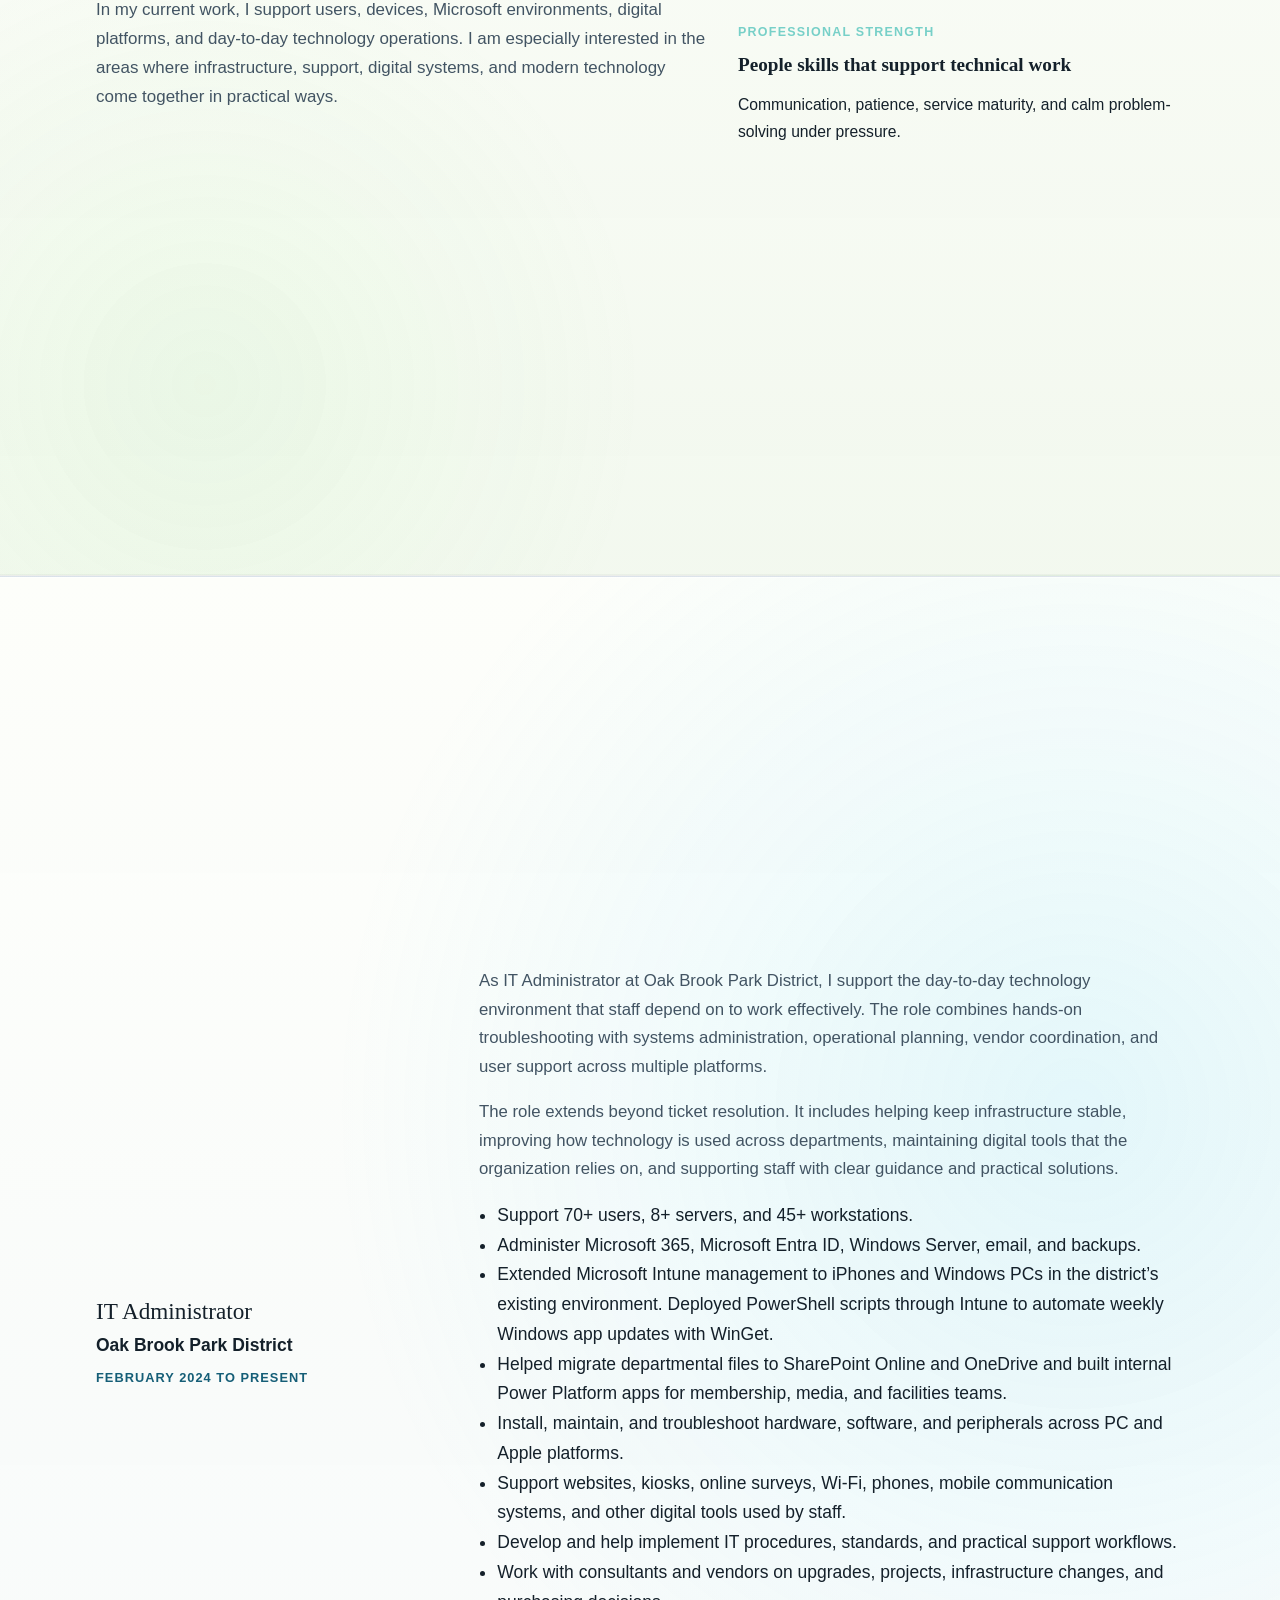
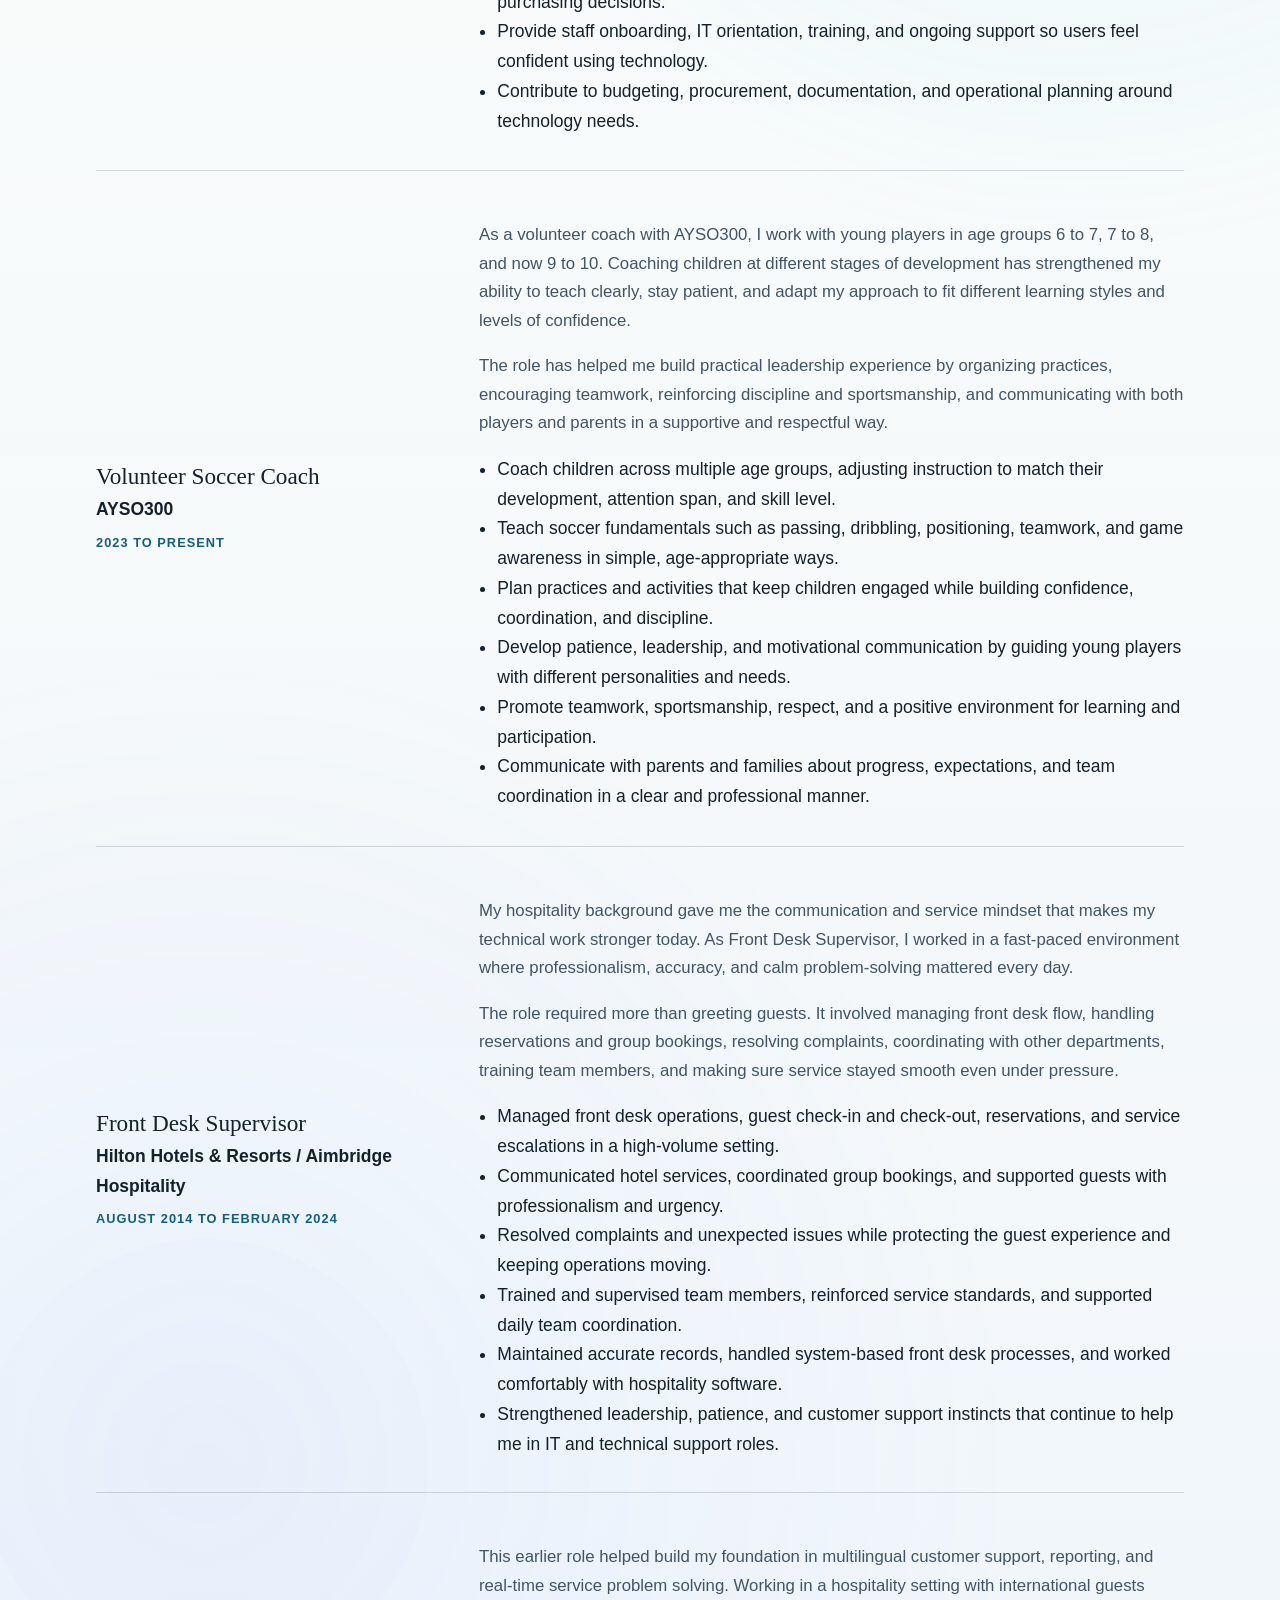
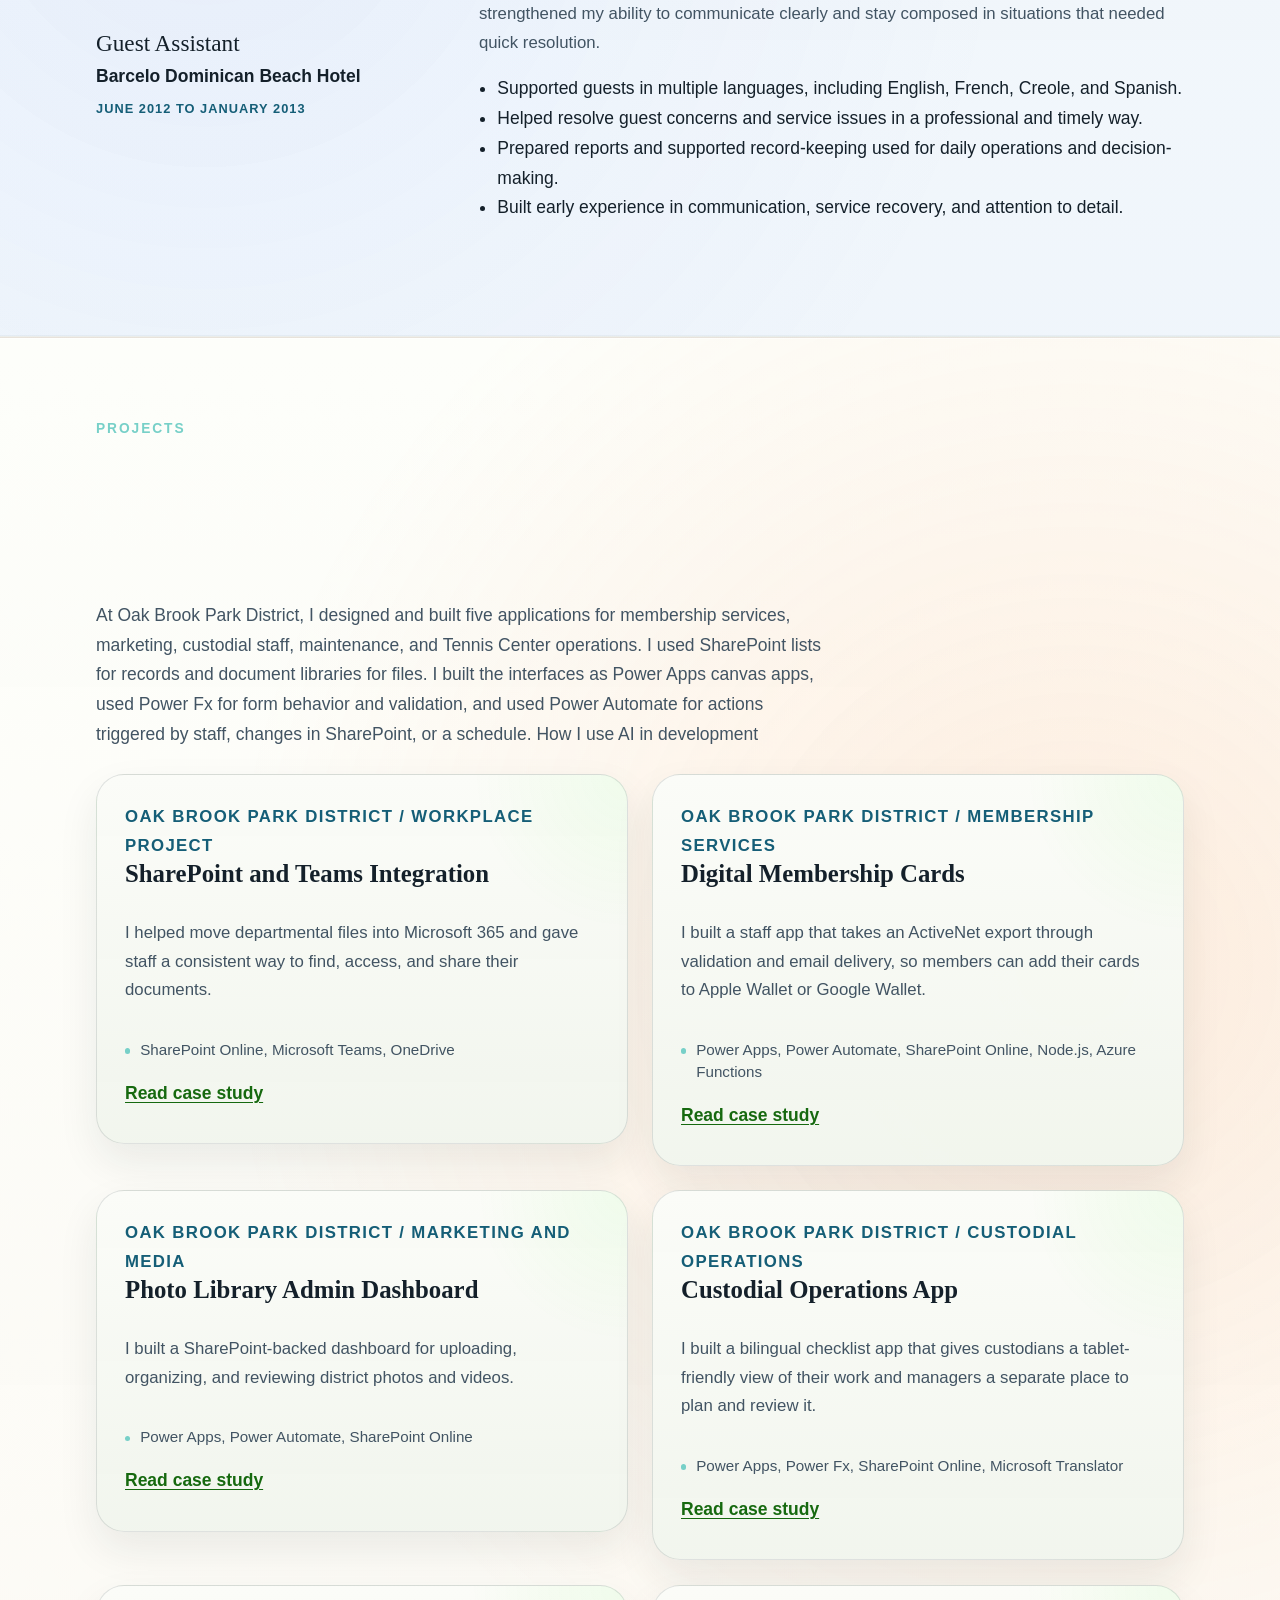
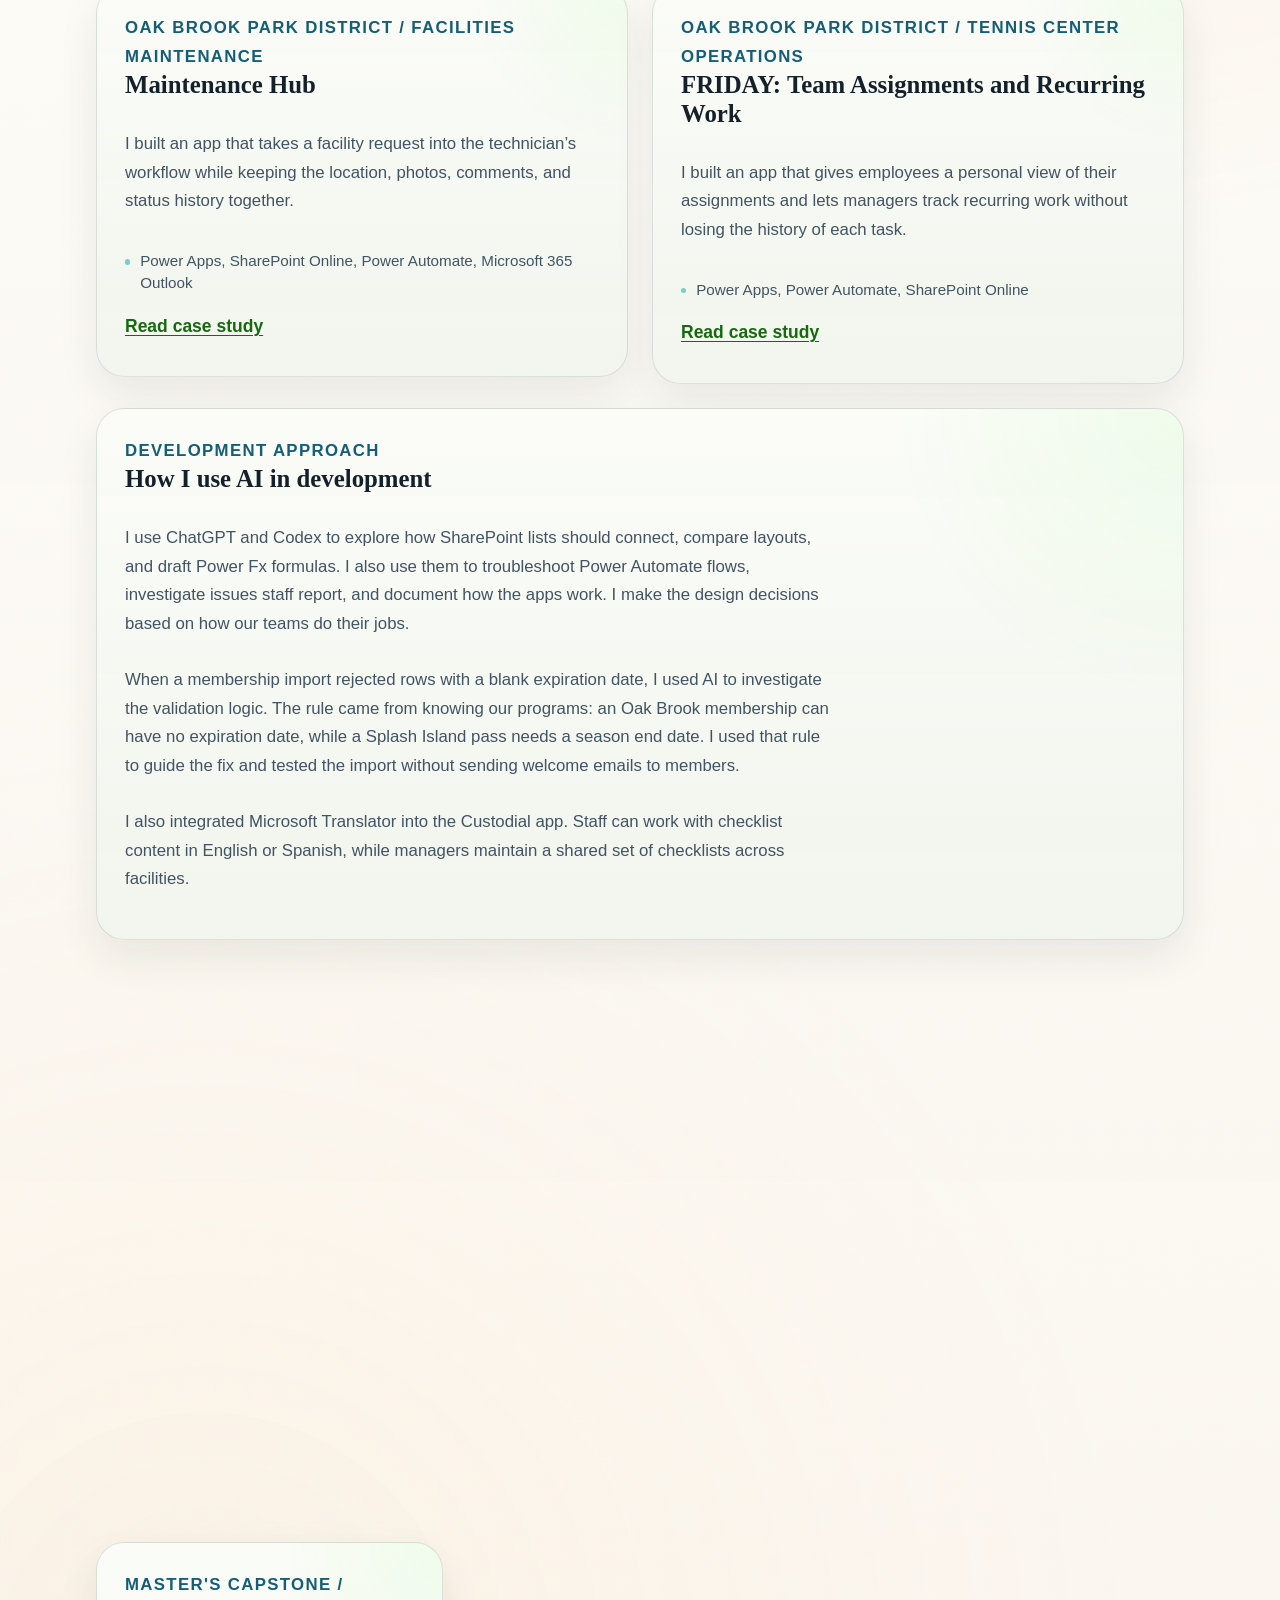
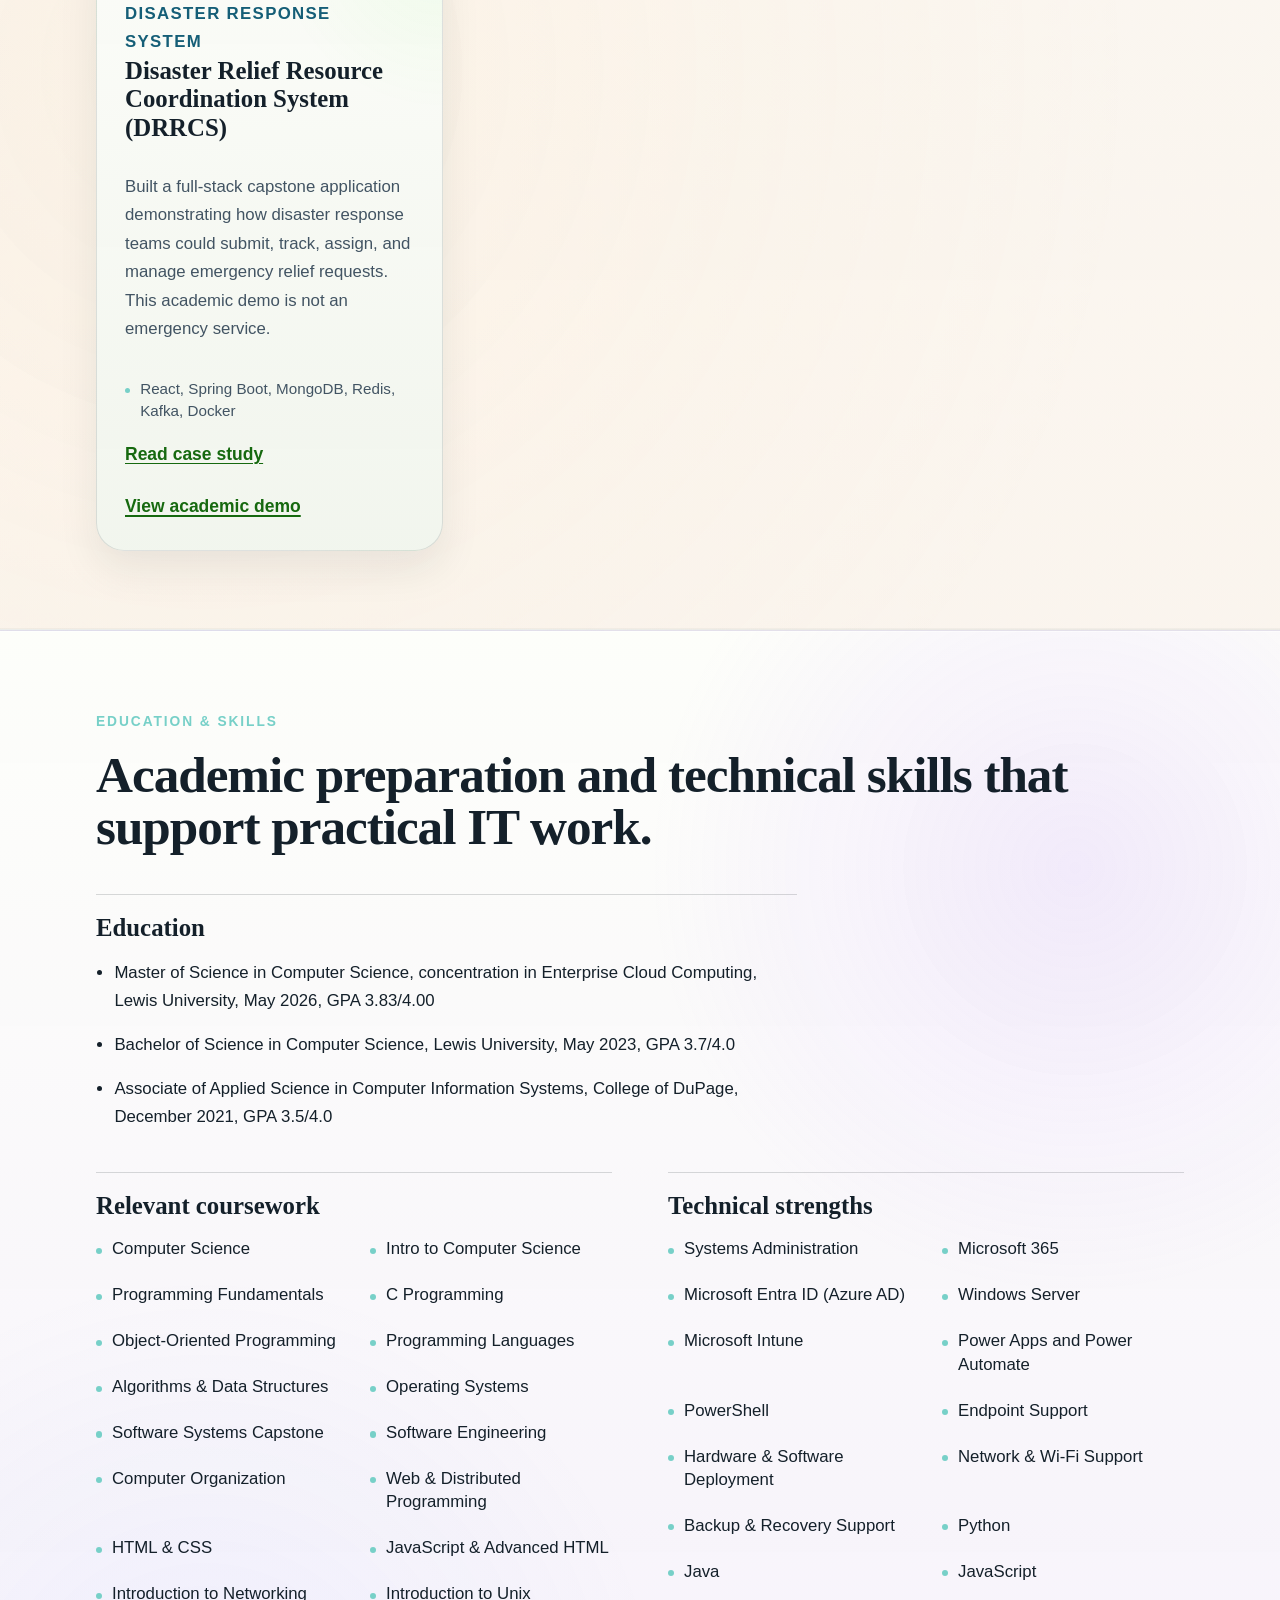
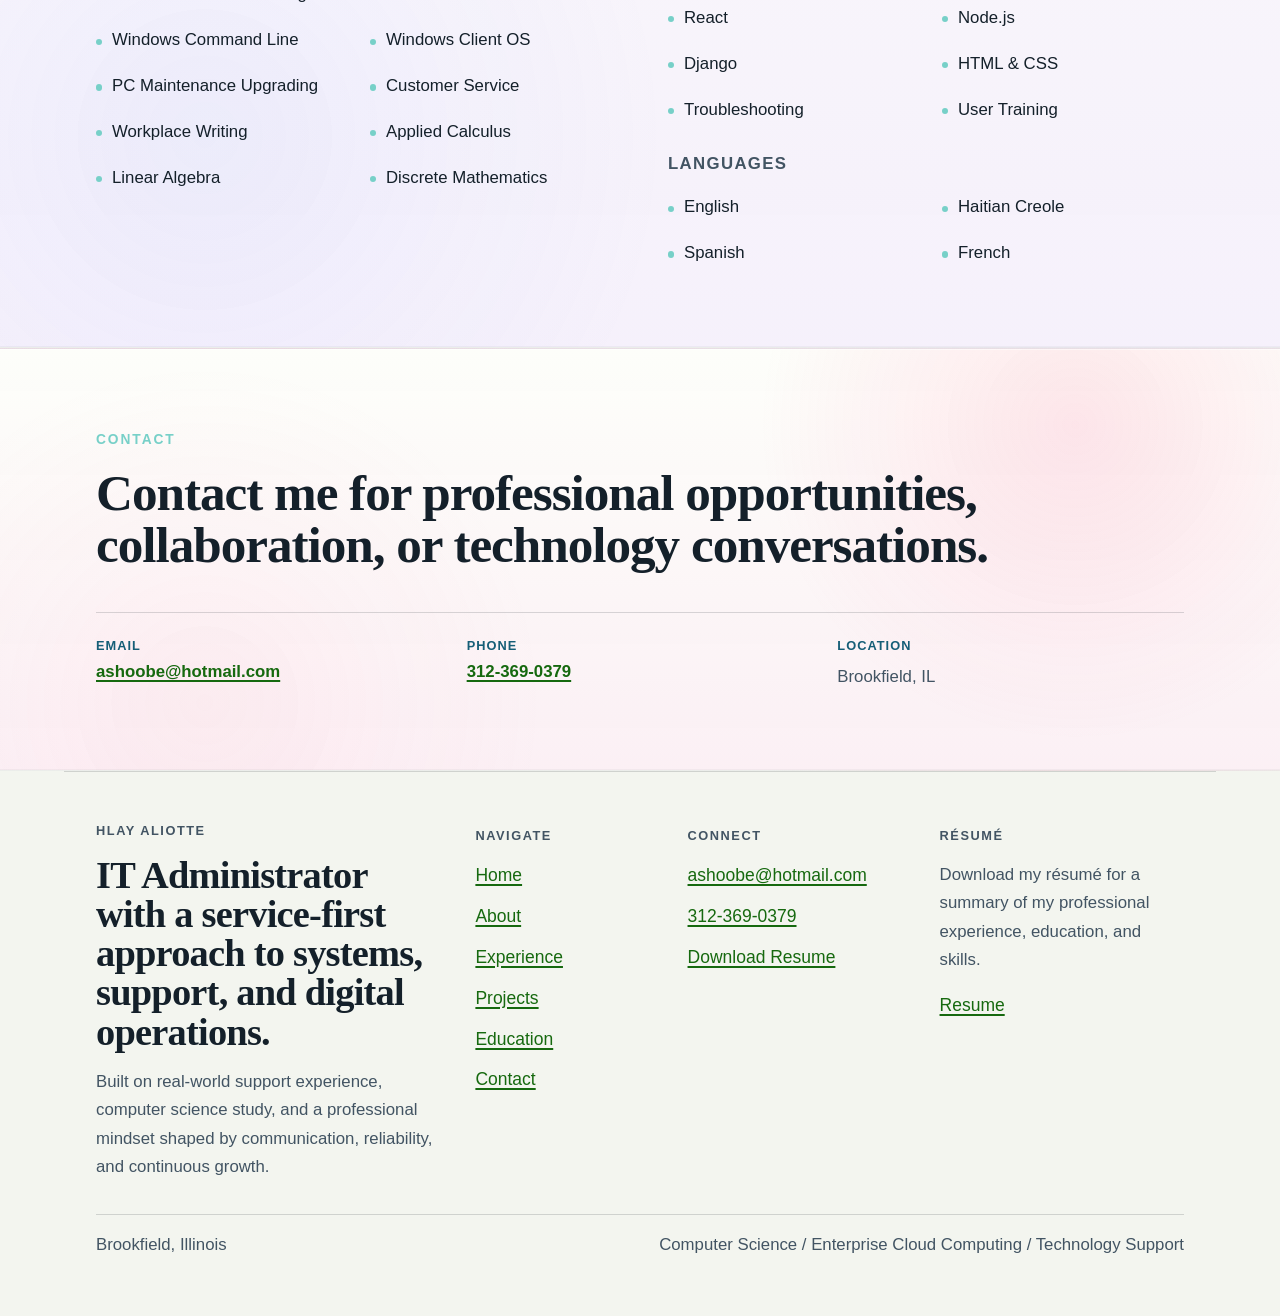
==== commit a7cdc6ce: "Describe MQS portfolio project as website design" ====
--- a/index.html
+++ b/index.html
@@ -491,10 +491,10 @@
 
           <article class="project-card workplace-card reveal" id="mqs-hvac">
             <p class="project-kicker">Business website / Responsive web delivery</p>
-            <h3>MQS Heating &amp; Air Conditioning Website Redesign</h3>
-            <p>I redesigned MQS’s Wix site, built an illustrated guide to nine HVAC services, and made it easier for customers to call, email, or text from their phones.</p>
+            <h3>MQS Heating &amp; Air Conditioning Website Design</h3>
+            <p>I designed MQS’s Wix site, built an illustrated guide to nine HVAC services, and made it easier for customers to call, email, or text from their phones.</p>
             <ul class="project-tech-list"><li>Wix, HTML, CSS, JavaScript</li></ul>
-            <button type="button" class="project-case-trigger" aria-haspopup="dialog" aria-controls="case-mqs-hvac" aria-label="Read case study: MQS Heating &amp; Air Conditioning Website Redesign">Read case study</button>
+            <button type="button" class="project-case-trigger" aria-haspopup="dialog" aria-controls="case-mqs-hvac" aria-label="Read case study: MQS Heating &amp; Air Conditioning Website Design">Read case study</button>
             <a class="client-site-link" href="https://www.mqshvac.com/" target="_blank" rel="noreferrer">View website</a>
           </article>
 
@@ -858,13 +858,13 @@
 
     <dialog id="case-mqs-hvac" class="project-case" aria-labelledby="case-mqs-hvac-title">
       <div class="project-case-header">
-        <h2 id="case-mqs-hvac-title">MQS Heating &amp; Air Conditioning Website Redesign</h2>
+        <h2 id="case-mqs-hvac-title">MQS Heating &amp; Air Conditioning Website Design</h2>
         <form method="dialog"><button class="project-case-close" type="submit" autofocus>Close</button></form>
       </div>
       <div class="project-case-body">
         <section>
           <h3>Project goal</h3>
-          <p>I redesigned the Wix website for Maximum Quality Service (MQS), a Chicago-area heating and air conditioning company. I wanted visitors to quickly find out whether MQS services their equipment and how to get in touch.</p>
+          <p>I designed the Wix website for Maximum Quality Service (MQS), a Chicago-area heating and air conditioning company. I wanted visitors to quickly find out whether MQS services their equipment and how to get in touch.</p>
         </section>
         <section>
           <h3>Interactive guide to nine services</h3>
